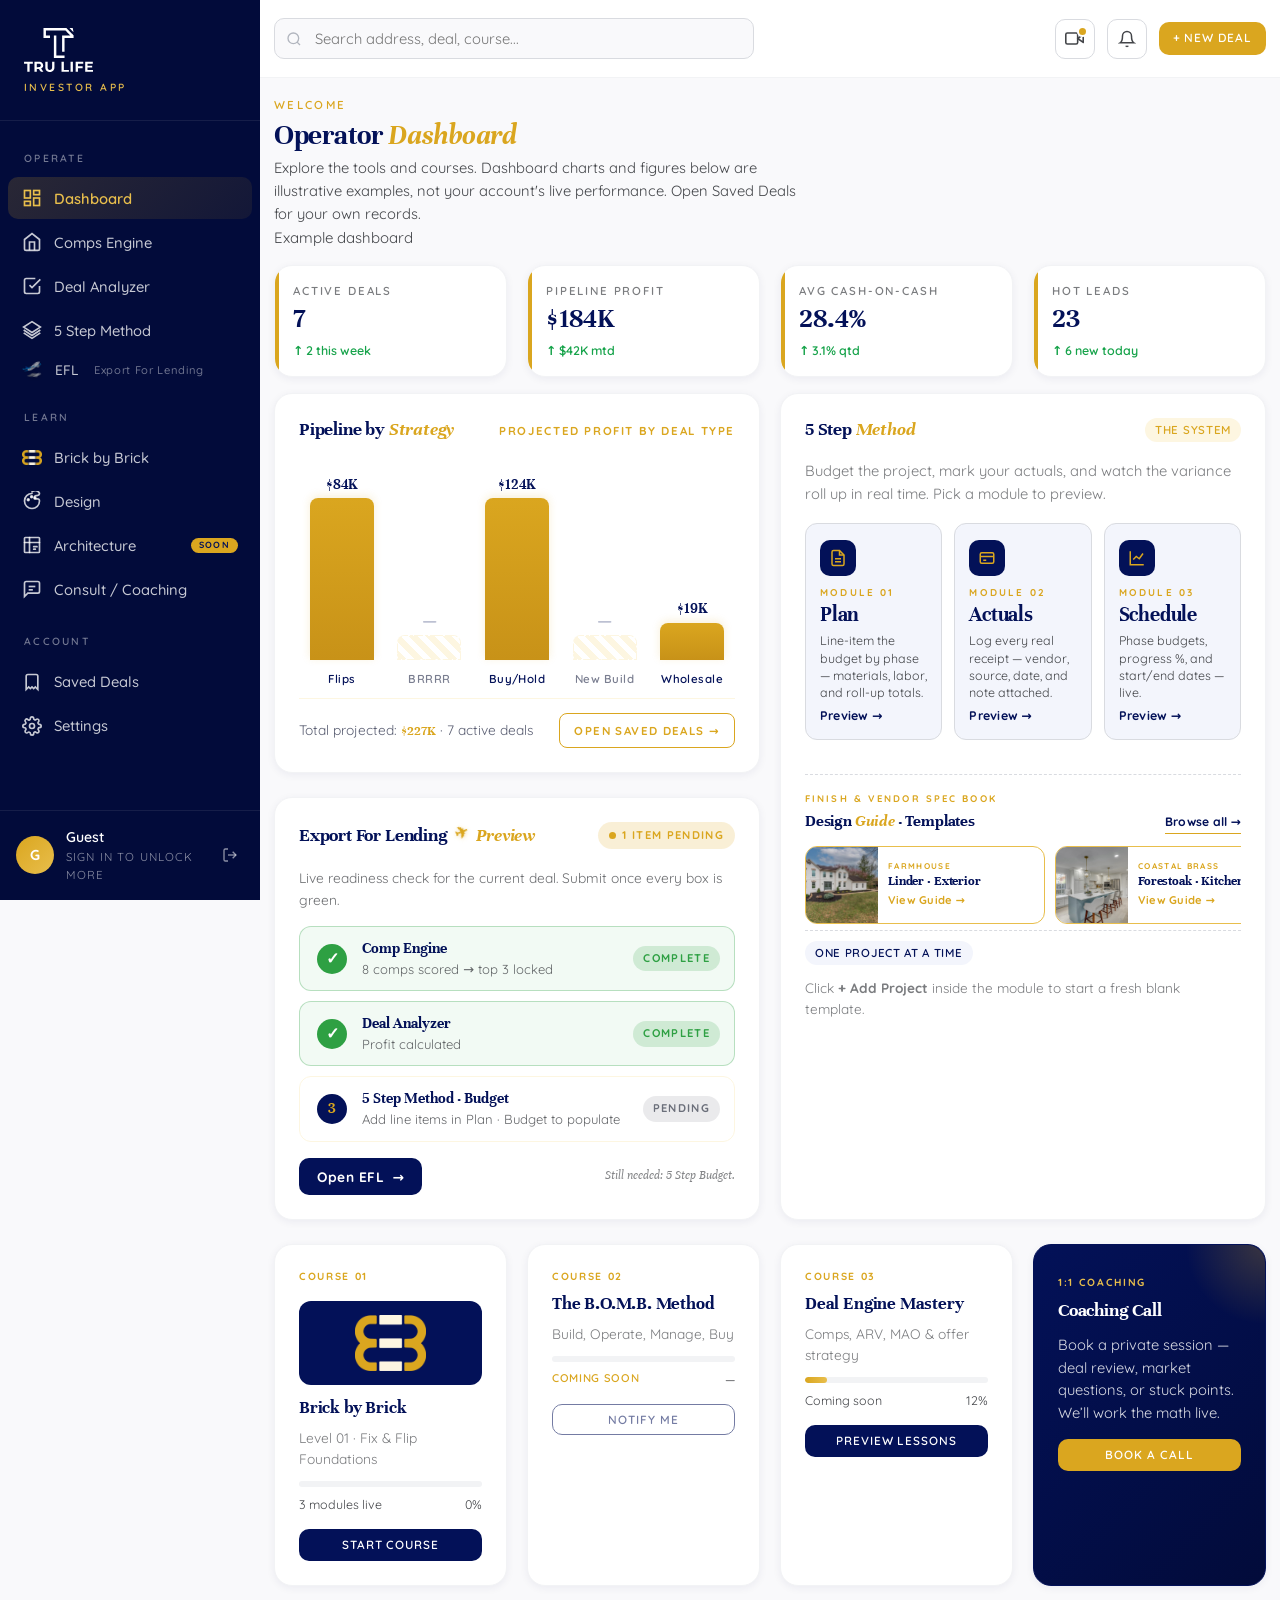
==== static/index.html @ 24295320 "Store-app mode: hide prices and purchase buttons inside iOS/Android shells (Apple 3.1.1 / Play Billi" ====
<!DOCTYPE html>
<html lang="en">
<head>
<meta charset="UTF-8" />
<meta name="viewport" content="width=device-width, initial-scale=1.0" />
<title>Tru Life · Investor App</title>
<meta name="description" content="The Tru Life Properties operator app — deal analyzer, comps engine, 5 Step Method project tracker, and Brick by Brick course library." />
<link rel="icon" type="image/svg+xml" href="icon.svg" />
<link rel="preconnect" href="https://fonts.googleapis.com" />
<link rel="preconnect" href="https://fonts.gstatic.com" crossorigin />
<link href="https://fonts.googleapis.com/css2?family=Unna:ital,wght@0,400;0,700;1,400;1,700&family=Quicksand:wght@300;400;500;600;700&display=swap" rel="stylesheet" />

<style>
:root {
  --navy: #031158;
  --navy-deep: #020b3a;
  --navy-soft: #0a1d6e;
  --navy-tint: #f3f5fc;
  --gold: #daa61f;
  --gold-light: #e8be4c;
  --gold-soft: #fdf6e1;
  --white: #ffffff;
  --off-white: #f9f9fb;
  --light-gray: #f2f3f5;
  --gray: #d9dbe0;
  --gray-2: #b1b5be;
  --charcoal: #434549;
  --near-black: #212326;
  --footer: #141617;
  --green: #16a34a;
  --green-soft: #dcfce7;
  --red: #dc2626;
  --red-soft: #fee2e2;
  --amber: #d97706;
  --amber-soft: #fef3c7;

  --serif: 'Unna', Georgia, serif;
  --sans: 'Quicksand', system-ui, -apple-system, sans-serif;

  --radius: 12px;
  --radius-lg: 18px;
  --shadow-sm: 0 2px 8px rgba(3, 17, 88, 0.06);
  --shadow-md: 0 8px 24px rgba(3, 17, 88, 0.08);
  --shadow-lg: 0 20px 48px rgba(3, 17, 88, 0.14);

  --sidebar-w: 260px;
}

* { box-sizing: border-box; margin: 0; padding: 0; }
html { scroll-behavior: smooth; }
body {
  font-family: var(--sans);
  font-weight: 400;
  color: var(--charcoal);
  background: var(--off-white);
  line-height: 1.55;
  -webkit-font-smoothing: antialiased;
  -moz-osx-font-smoothing: grayscale;
  overflow-x: hidden;
  font-size: 15px;
}
img, svg { display: block; max-width: 100%; height: auto; }
a { color: inherit; text-decoration: none; }
button { font-family: var(--sans); cursor: pointer; }
h1, h2, h3, h4 { font-family: var(--serif); color: var(--navy); font-weight: 700; line-height: 1.2; letter-spacing: -0.01em; }
em { font-style: italic; color: var(--gold); }

/* ===== APP SHELL ===== */
.app { display: flex; min-height: 100vh; }

/* ===== SIDEBAR ===== */
.sidebar {
  width: var(--sidebar-w);
  background: var(--navy-deep);
  color: var(--white);
  position: fixed;
  inset: 0 auto 0 0;
  display: flex;
  flex-direction: column;
  z-index: 50;
}
.sidebar-brand {
  padding: 28px 24px 24px;
  border-bottom: 1px solid rgba(255,255,255,0.08);
}
.sidebar-brand img { height: 44px; filter: brightness(0) invert(1); }
.sidebar-brand .tag {
  display: block;
  font-size: 0.65rem;
  letter-spacing: 0.24em;
  text-transform: uppercase;
  color: var(--gold-light);
  margin-top: 8px;
  font-weight: 600;
}
.sidebar-section {
  padding: 22px 16px 8px;
  font-size: 0.65rem;
  letter-spacing: 0.22em;
  text-transform: uppercase;
  color: rgba(255,255,255,0.45);
  font-weight: 600;
}
.sidebar nav { flex: 1; padding: 8px; overflow-y: auto; }
.nav-item {
  display: flex;
  align-items: center;
  gap: 12px;
  padding: 11px 14px;
  border-radius: 10px;
  color: rgba(255,255,255,0.78);
  font-weight: 500;
  font-size: 0.92rem;
  transition: all 0.15s;
  cursor: pointer;
  margin: 2px 0;
  width: 100%;
  background: transparent;
  border: 0;
  text-align: left;
}
.nav-item:hover { background: rgba(255,255,255,0.06); color: var(--white); }
.nav-item.active {
  background: linear-gradient(135deg, rgba(218,166,31,0.18), rgba(218,166,31,0.08));
  color: var(--gold-light);
  font-weight: 600;
}
.nav-item .icon { width: 20px; height: 20px; flex-shrink: 0; }
.nav-item .nav-bbb-icon { object-fit: contain; filter: none; }

/* Brick by Brick brand header on course screen */
.bbb-brand-head {
  display: flex;
  justify-content: center;
  align-items: center;
  background: linear-gradient(135deg, var(--navy) 0%, var(--navy-deep, #020b3a) 100%);
  padding: 34px 24px 30px;
  border-radius: 16px;
  margin-bottom: 22px;
  border: 1px solid rgba(218,166,31,0.22);
  box-shadow: 0 8px 28px rgba(3,17,88,0.18);
}
.bbb-brand-head .bbb-brand-logo {
  max-width: 360px;
  width: 100%;
  height: auto;
  display: block;
}
@media (max-width: 640px) {
  .bbb-brand-head { padding: 26px 18px 22px; margin-bottom: 18px; }
  .bbb-brand-head .bbb-brand-logo { max-width: 260px; }
}

/* Brick by Brick course player */
.bbb-track { padding: 24px; }
.bbb-track-head { display: flex; justify-content: space-between; align-items: flex-end; gap: 24px; flex-wrap: wrap; margin-bottom: 20px; }
.bbb-track-head h3 { font-size: 1.5rem; color: var(--navy); margin: 2px 0 6px; }
.bbb-track-head p { font-size: 0.9rem; margin: 0; }
.bbb-track-progress { min-width: 240px; flex: 0 0 260px; }
.bbb-track-progress .progress-meta { margin-bottom: 0; }
.bbb-player-grid { display: grid; grid-template-columns: minmax(0, 1.65fr) minmax(280px, 1fr); gap: 22px; align-items: start; }
@media (max-width: 960px) { .bbb-player-grid { grid-template-columns: 1fr; } .bbb-track-progress { flex: 1 1 100%; } }
.bbb-player-wrap { position: relative; width: 100%; aspect-ratio: 16 / 9; background: #0a1340; border-radius: 14px; overflow: hidden; box-shadow: 0 14px 36px rgba(3,17,88,0.25); }
.bbb-player-wrap video { width: 100%; height: 100%; display: block; background: #0a1340; }
.bbb-now-playing { padding: 18px 4px 0; }
.bbb-np-eyebrow { font-size: 0.7rem; letter-spacing: 0.16em; text-transform: uppercase; color: var(--gold); font-weight: 700; margin-bottom: 6px; }
.bbb-now-playing h4 { font-size: 1.3rem; color: var(--navy); margin: 0 0 8px; line-height: 1.25; }
.bbb-now-playing p { font-size: 0.92rem; margin: 0 0 14px; }
.bbb-np-actions { align-items: center; flex-wrap: wrap; gap: 10px; }
.bbb-np-note { font-size: 0.82rem; }
.bbb-playlist { list-style: none; margin: 0; padding: 0; display: flex; flex-direction: column; gap: 10px; }
.bbb-module { display: grid; grid-template-columns: 112px 1fr; gap: 14px; align-items: center; width: 100%; text-align: left; background: var(--white); border: 1px solid var(--gray); border-radius: 12px; padding: 10px; cursor: pointer; font-family: var(--sans); transition: border-color .15s, box-shadow .15s, transform .15s; }
.bbb-module:hover { border-color: var(--gold); box-shadow: var(--shadow-sm, 0 4px 12px rgba(3,17,88,0.08)); transform: translateY(-1px); }
.bbb-module.active { border-color: var(--gold); background: linear-gradient(135deg, rgba(218,166,31,0.08), rgba(255,255,255,1)); }
.bbb-module-thumb { position: relative; aspect-ratio: 16 / 9; border-radius: 8px; overflow: hidden; background: var(--navy); }
.bbb-module-thumb img { width: 100%; height: 100%; object-fit: cover; display: block; }
.bbb-module-thumb .bbb-dur { position: absolute; right: 6px; bottom: 6px; background: rgba(3,17,88,0.85); color: var(--white); font-size: 0.68rem; font-weight: 600; padding: 2px 6px; border-radius: 4px; letter-spacing: 0.04em; }
.bbb-module-thumb .bbb-play { position: absolute; inset: 0; display: flex; align-items: center; justify-content: center; color: var(--white); opacity: 0.9; }
.bbb-module.active .bbb-module-thumb .bbb-play { color: var(--gold-light); }
.bbb-module-body { min-width: 0; }
.bbb-module-step { font-size: 0.66rem; letter-spacing: 0.16em; text-transform: uppercase; color: var(--gold); font-weight: 700; display: flex; align-items: center; gap: 8px; }
.bbb-module-step .bbb-done { display: none; color: #1f7a3d; letter-spacing: 0.04em; }
.bbb-module.complete .bbb-module-step .bbb-done { display: inline-flex; align-items: center; gap: 3px; }
.bbb-module-title { font-weight: 600; color: var(--navy); font-size: 0.95rem; line-height: 1.3; margin: 3px 0 2px; }
.bbb-module-sub { font-size: 0.8rem; color: var(--charcoal); line-height: 1.35; }
.bbb-upcoming .course-img { filter: saturate(0.6); }
.bbb-soon-badge { position: absolute; top: 50%; left: 50%; transform: translate(-50%, -50%); background: rgba(255,255,255,0.92); color: var(--navy); padding: 8px 16px; border-radius: 999px; font-size: 0.72rem; letter-spacing: 0.16em; text-transform: uppercase; font-weight: 700; z-index: 2; }
@media (max-width: 640px) { .bbb-track { padding: 16px; } .bbb-module { grid-template-columns: 96px 1fr; } .bbb-now-playing h4 { font-size: 1.12rem; } }

/* Brick by Brick emblem on dashboard course card */
.course-card .course-card-logo {
  display: flex;
  justify-content: center;
  align-items: center;
  background: var(--navy);
  border-radius: 12px;
  padding: 14px;
  margin: 8px 0 12px;
}
.course-card .course-card-logo img {
  max-height: 56px;
  width: auto;
  display: block;
}
.nav-item-sub { padding-top: 8px; padding-bottom: 8px; font-size: 0.86rem; position: relative; }
.nav-efl-emoji { font-size: 1.05rem; line-height: 1; transform: rotate(-12deg) translateY(-1px); display: inline-block; filter: drop-shadow(0 1px 2px rgba(0,0,0,0.3)); transition: transform 0.25s ease; }
.nav-item-sub:hover .nav-efl-emoji { transform: rotate(-24deg) translateY(-3px) translateX(2px); }
.nav-item-sub.active .nav-efl-emoji { transform: rotate(-24deg) translateY(-3px) translateX(2px); }
.nav-efl-tag { color: rgba(255,255,255,0.42); font-size: 0.7rem; letter-spacing: 0.06em; font-weight: 500; margin-left: 4px; }
.nav-item-sub.active .nav-efl-tag { color: rgba(218,166,31,0.7); }
.sidebar-footer {
  padding: 16px;
  border-top: 1px solid rgba(255,255,255,0.08);
  display: flex;
  align-items: center;
  gap: 12px;
}
.avatar {
  width: 38px;
  height: 38px;
  border-radius: 50%;
  background: linear-gradient(135deg, var(--gold), var(--gold-light));
  color: var(--white);
  display: flex;
  align-items: center;
  justify-content: center;
  font-weight: 700;
  font-size: 0.9rem;
}
.user-meta { flex: 1; min-width: 0; }
.user-meta .name { color: var(--white); font-size: 0.88rem; font-weight: 600; white-space: nowrap; overflow: hidden; text-overflow: ellipsis; }
.user-meta .role { color: rgba(255,255,255,0.55); font-size: 0.72rem; letter-spacing: 0.1em; text-transform: uppercase; }
.sidebar-logout-btn {
  background: transparent; border: none; color: rgba(255,255,255,0.55); cursor: pointer;
  padding: 6px; border-radius: 8px; display: flex; align-items: center; justify-content: center;
  transition: background .15s, color .15s; flex-shrink: 0;
}
.sidebar-logout-btn:hover { background: rgba(255,255,255,0.08); color: var(--white); }

/* ===== MAIN ===== */
.main {
  flex: 1;
  margin-left: var(--sidebar-w);
  min-height: 100vh;
  display: flex;
  flex-direction: column;
  min-width: 0; /* prevents flex child from being pushed wider than its container */
  max-width: 100%;
  overflow-x: hidden;
}
.screen { max-width: 100%; }
.screen.active { max-width: 100%; }

.topbar {
  background: var(--white);
  border-bottom: 1px solid var(--light-gray);
  padding: 18px 32px;
  display: flex;
  align-items: center;
  justify-content: space-between;
  position: sticky;
  top: 0;
  z-index: 20;
}
.search-wrap {
  flex: 1;
  max-width: 480px;
  position: relative;
}
.search-wrap input {
  width: 100%;
  border: 1.5px solid var(--gray);
  border-radius: 10px;
  padding: 10px 14px 10px 40px;
  font-family: var(--sans);
  font-size: 0.92rem;
  background: var(--off-white);
  color: var(--charcoal);
  transition: border-color 0.2s, box-shadow 0.2s;
}
.search-wrap input:focus { outline: none; border-color: var(--gold); background: var(--white); box-shadow: 0 0 0 3px rgba(218,166,31,0.12); }
.search-wrap .ico { position: absolute; left: 12px; top: 50%; transform: translateY(-50%); color: var(--gray-2); }
.topbar-actions { display: flex; gap: 12px; align-items: center; }
.icon-btn {
  width: 40px; height: 40px;
  border-radius: 10px;
  border: 1.5px solid var(--gray);
  background: var(--white);
  display: flex; align-items: center; justify-content: center;
  color: var(--charcoal);
  transition: all 0.2s;
}
.icon-btn:hover { background: var(--navy); color: var(--white); border-color: var(--navy); }

/* ===== PAGE / SCREEN ===== */
.page { padding: 24px 32px 32px; flex: 1; max-width: 1400px; width: 100%; margin: 0 auto; min-width: 0; }
/* Dashboard-only compaction so Pipeline + EFL preview fit above the fold */
#screen-dashboard.page { padding-top: 18px; }
#screen-dashboard .page-head { margin-bottom: 16px; }
#screen-dashboard .page-head h1 { font-size: 1.85rem; margin-bottom: 4px; }
#screen-dashboard .page-head .crumb { margin-bottom: 4px; }
#screen-dashboard .page-head p { font-size: 0.92rem; }
#screen-dashboard .grid.grid-4.mb-3 { margin-bottom: 16px; }
#screen-dashboard .kpi { padding: 16px 18px; }
#screen-dashboard .kpi .value { font-size: 1.75rem; margin-top: 4px; }
#screen-dashboard .kpi .delta { margin-top: 6px; }
.page-head { margin-bottom: 28px; }
.page-head .crumb { font-size: 0.72rem; letter-spacing: 0.2em; text-transform: uppercase; color: var(--gold); font-weight: 600; margin-bottom: 8px; }
.page-head h1 { font-size: 2.2rem; margin-bottom: 6px; }
.page-head p { color: var(--charcoal); font-size: 1rem; max-width: 60ch; }

.screen { display: none; animation: fadeIn 0.3s ease; }
.screen.active { display: block; }
@keyframes fadeIn { from { opacity: 0; transform: translateY(8px); } to { opacity: 1; transform: translateY(0); } }

/* ===== CARD / GRID ===== */
.card {
  background: var(--white);
  border: 1px solid var(--light-gray);
  border-radius: var(--radius-lg);
  padding: 24px;
  box-shadow: var(--shadow-sm);
}
.card h3 { font-size: 1.2rem; margin-bottom: 12px; }
.card-head { display: flex; justify-content: space-between; align-items: center; margin-bottom: 18px; }
.card-head h3 { margin-bottom: 0; }
.card-head .tag { font-size: 0.7rem; padding: 4px 10px; border-radius: 999px; background: var(--gold-soft); color: var(--gold); letter-spacing: 0.1em; text-transform: uppercase; font-weight: 700; }

.grid { display: grid; gap: 20px; }
.grid-4 { grid-template-columns: repeat(4, minmax(0, 1fr)); }
.grid-3 { grid-template-columns: repeat(3, minmax(0, 1fr)); }
.grid-2 { grid-template-columns: repeat(2, minmax(0, 1fr)); }
.grid > * { min-width: 0; }

@media (max-width: 1100px) {
  .grid-4 { grid-template-columns: repeat(2, minmax(0, 1fr)); }
  .grid-3 { grid-template-columns: repeat(2, minmax(0, 1fr)); }
}
@media (max-width: 720px) {
  .grid-4, .grid-3, .grid-2 { grid-template-columns: 1fr; }
}

/* ===== KPI CARDS (DASHBOARD) ===== */
.kpi {
  background: var(--white);
  border: 1px solid var(--light-gray);
  border-radius: var(--radius-lg);
  padding: 20px 22px;
  position: relative;
  overflow: hidden;
  box-shadow: var(--shadow-sm);
}
.kpi .label { font-size: 0.72rem; letter-spacing: 0.16em; text-transform: uppercase; color: var(--charcoal); font-weight: 600; opacity: 0.7; }
.kpi .value { font-family: var(--serif); font-size: 2rem; color: var(--navy); font-weight: 700; line-height: 1.1; margin-top: 6px; }
.kpi .delta { font-size: 0.78rem; margin-top: 8px; font-weight: 600; }
.delta.up { color: var(--green); }
.delta.down { color: var(--red); }
.kpi::before {
  content: '';
  position: absolute;
  top: 0; left: 0; bottom: 0;
  width: 4px;
  background: var(--gold);
}

/* ===== BUTTONS ===== */
.btn {
  display: inline-flex;
  align-items: center;
  gap: 8px;
  padding: 11px 22px;
  border-radius: 10px;
  font-weight: 600;
  font-size: 0.85rem;
  letter-spacing: 0.08em;
  text-transform: uppercase;
  border: 0;
  transition: all 0.2s;
  cursor: pointer;
  font-family: var(--sans);
}
.btn-gold { background: var(--gold); color: var(--white); }
.btn-gold:hover { background: var(--gold-light); transform: translateY(-1px); box-shadow: var(--shadow-md); }
.btn-navy { background: var(--navy); color: var(--white); }
.btn-navy:hover { background: var(--navy-deep); }
.btn-outline { background: transparent; color: var(--navy); border: 1.5px solid var(--navy); }
.btn-outline:hover { background: var(--navy); color: var(--white); }
.btn-ghost { background: var(--light-gray); color: var(--charcoal); }
.btn-ghost:hover { background: var(--gray); }
.btn-sm { padding: 7px 14px; font-size: 0.74rem; }
.btn-block { width: 100%; justify-content: center; }

/* ===== FORMS ===== */
.field { margin-bottom: 14px; }
.field label { display: block; font-size: 0.72rem; letter-spacing: 0.14em; text-transform: uppercase; font-weight: 600; color: var(--navy); margin-bottom: 6px; }
.field input, .field select, .field textarea {
  width: 100%;
  padding: 10px 14px;
  border: 1.5px solid var(--gray);
  border-radius: 8px;
  font-family: var(--sans);
  font-size: 0.95rem;
  background: var(--white);
  color: var(--charcoal);
  transition: border-color 0.2s, box-shadow 0.2s;
}
.field input:focus, .field select:focus, .field textarea:focus { outline: none; border-color: var(--gold); box-shadow: 0 0 0 3px rgba(218,166,31,0.12); }
.field-row { display: grid; grid-template-columns: 1fr 1fr; gap: 14px; }
.field-row-3 { display: grid; grid-template-columns: repeat(3, 1fr); gap: 14px; }
.field .prefix-wrap { position: relative; }
.field .prefix { position: absolute; left: 14px; top: 50%; transform: translateY(-50%); color: var(--gray-2); font-size: 0.95rem; pointer-events: none; }
.field .prefix-wrap input { padding-left: 30px; }
.field input[readonly] { background: var(--gold-soft); border-color: var(--gold-light); color: var(--navy); font-weight: 700; cursor: not-allowed; }
.readonly-field label { color: var(--gold); }

/* QUICK SNAPSHOT */
.quick-snapshot { background: linear-gradient(135deg, var(--gold-soft) 0%, #fff 100%); border: 1.5px solid var(--gold-light); border-radius: 14px; padding: 22px 24px; }
.qf-split { display: grid; grid-template-columns: minmax(0, 1.15fr) minmax(0, 1fr); gap: 24px; margin-top: 16px; align-items: start; }
@media (max-width: 900px) { .qf-split { grid-template-columns: 1fr; } }
.qf-col h5 { font-family: 'Unna', serif; font-style: italic; font-size: 1rem; color: var(--navy); margin: 0 0 10px; letter-spacing: 0.02em; }
.qf-results { display: flex; flex-direction: column; gap: 14px; }
.qf-block { background: #fff; border: 1px solid var(--gold-light); border-radius: 12px; padding: 14px 16px; }
.qf-block-title { font-size: 0.7rem; color: var(--gray-2); text-transform: uppercase; letter-spacing: 0.08em; font-weight: 700; margin-bottom: 10px; }
.qf-edit-row { display: grid; grid-template-columns: repeat(2, 1fr); gap: 12px; }
.qf-edit { display: flex; flex-direction: column; gap: 4px; }
.qf-edit-label { display: flex; justify-content: space-between; align-items: baseline; font-size: 0.68rem; color: var(--gray-2); text-transform: uppercase; letter-spacing: 0.06em; font-weight: 700; }
.qf-edit-pct { color: var(--gold); font-family: 'Unna', serif; font-style: italic; font-size: 0.95rem; font-weight: 700; }
.qf-edit input { width: 100%; padding: 8px 10px; border: 1px solid var(--gold-light); border-radius: 8px; font-family: 'Unna', serif; font-size: 1.15rem; font-weight: 700; color: var(--navy); background: #fffdf6; }
.qf-edit input:focus { outline: none; border-color: var(--gold); box-shadow: 0 0 0 3px rgba(218,166,31,0.18); }
.qf-static-row { display: grid; grid-template-columns: repeat(2, 1fr); gap: 10px; }
.qf-static { background: var(--gold-soft); border: 1px solid var(--gold-light); border-radius: 8px; padding: 10px 12px; }
.qf-static .qf-static-lbl { font-size: 0.65rem; color: var(--gray-2); text-transform: uppercase; letter-spacing: 0.06em; font-weight: 700; }
.qf-static .qf-static-val { font-family: 'Unna', serif; font-size: 1.15rem; color: var(--navy); font-weight: 700; margin-top: 2px; }
.qf-card { background: #fff; border: 1px solid var(--gold-light); border-radius: 14px; padding: 18px 20px; box-shadow: 0 1px 3px rgba(3, 17, 88, 0.04); }
.qf-card + .qf-card { margin-top: 16px; }
.qf-card-gold { background: linear-gradient(135deg, var(--gold-soft) 0%, #fff 100%); }
.qf-card-title { display: flex; align-items: center; justify-content: space-between; gap: 12px; font-family: 'Unna', serif; font-style: italic; font-size: 1.05rem; color: var(--navy); margin: 0 0 14px; letter-spacing: 0.01em; flex-wrap: wrap; }
.qf-card-sub { font-family: 'Quicksand', sans-serif; font-style: normal; font-size: 0.7rem; color: var(--gray-2); text-transform: uppercase; letter-spacing: 0.06em; font-weight: 700; }
.qf-reset-btn { margin-left: auto; background: var(--gold-soft); color: var(--navy); font-family: 'Quicksand', sans-serif; font-size: 0.7rem; font-weight: 700; letter-spacing: 0.06em; text-transform: uppercase; border: 1px solid var(--gold-light, #e6d9ac); padding: 6px 12px; border-radius: 999px; cursor: pointer; transition: all 0.15s ease; }
.qf-reset-btn:hover { background: var(--gold); color: #fff; border-color: var(--gold); }
.qf-reset-btn:active { transform: translateY(1px); }
.qf-col-right { position: relative; }
@media (min-width: 901px) { .qf-col-right { position: sticky; top: 20px; align-self: flex-start; } }
.qf-summary { background: var(--navy); border: 1px solid var(--navy); border-radius: 12px; padding: 16px 18px; color: #fff; }
.qf-summary-tall { padding: 24px 24px 22px; }
.qf-summary-eyebrow { font-size: 0.7rem; color: var(--gold-light); text-transform: uppercase; letter-spacing: 0.12em; font-weight: 800; margin-bottom: 6px; }
.qf-summary-hero { font-family: 'Unna', serif; font-size: 3.4rem; font-weight: 700; color: var(--gold); line-height: 1.05; letter-spacing: -0.01em; }
@media (max-width: 900px) { .qf-summary-hero { font-size: 2.6rem; } }
.qf-summary-meta { font-size: 0.78rem; color: rgba(255,255,255,0.65); margin-top: 6px; font-weight: 500; }
.qf-summary .qf-block-title { color: var(--gold-light); margin-bottom: 12px; }
.qf-sum-row { display: flex; justify-content: space-between; align-items: baseline; padding: 6px 0; border-bottom: 1px dashed rgba(218,166,31,0.25); }
.qf-sum-row:last-of-type { border-bottom: none; }
.qf-sum-lbl { font-size: 0.78rem; color: rgba(255,255,255,0.78); font-weight: 600; }
.qf-sum-val { font-family: 'Unna', serif; font-size: 1.05rem; color: #fff; font-weight: 700; }
.qf-sum-row.qf-sum-profit { padding: 12px 0 4px; margin-top: 6px; border-top: 1.5px solid var(--gold); border-bottom: none; }
.qf-sum-row.qf-sum-profit .qf-sum-lbl { color: var(--gold-light); font-size: 0.85rem; text-transform: uppercase; letter-spacing: 0.06em; }
.qf-sum-row.qf-sum-profit .qf-sum-val { color: var(--gold); font-size: 1.55rem; }
.qf-note { font-size: 0.72rem; color: var(--gray-2); font-style: italic; margin-top: 8px; line-height: 1.4; }
.analyzer-stack { display: block; }
.quick-subhead { margin-top: 22px; margin-bottom: 8px; font-size: 0.78rem; font-weight: 800; letter-spacing: 0.08em; text-transform: uppercase; color: var(--navy); border-top: 1px dashed var(--gold-light); padding-top: 16px; }
.quick-grid-4 { grid-template-columns: repeat(4, 1fr); }
@media (max-width: 720px) { .quick-grid-4 { grid-template-columns: repeat(2, 1fr); } }
.quick-cell .quick-val.expense { color: #b04545; }
.refi-section-head { margin-top: 24px; padding-top: 20px; border-top: 1.5px solid var(--gold-light); }
.refi-section-head h4 { margin: 0; font-family: 'Unna', serif; font-size: 1.25rem; color: var(--navy); }
.piti-badge { display: inline-flex; align-items: center; padding: 10px 14px; border-radius: 8px; font-weight: 700; font-size: 0.85rem; height: 100%; }
.piti-badge.piti-pass { background: #e8f5e9; color: #2e7d32; border: 1.5px solid #66bb6a; }
.piti-badge.piti-fail { background: #fdecea; color: #b71c1c; border: 1.5px solid #ef5350; }

/* ========================= EFL — Export For Lending ========================= */
.efl-head { position: relative; }
.efl-hero { background: linear-gradient(135deg, var(--navy) 0%, #061a6e 60%, #0a2a9e 100%); color: #fff; border-radius: 18px; padding: 20px 26px; margin-bottom: 18px; position: relative; overflow: hidden; }
.efl-hero::before { content: "✈"; position: absolute; right: 22px; top: 10px; font-size: 4.6rem; color: rgba(218,166,31,0.78); transform: rotate(-22deg); line-height: 1; pointer-events: none; filter: drop-shadow(0 2px 6px rgba(0,0,0,0.35)); }
.efl-hero-eyebrow { font-size: 0.7rem; letter-spacing: 0.16em; text-transform: uppercase; color: var(--gold); font-weight: 700; margin-bottom: 4px; }
.efl-hero h1 { font-family: 'Unna', serif; font-size: 1.7rem; margin: 0 0 6px; color: #fff; }
.efl-hero h1 em { color: var(--gold); font-style: italic; }
.efl-hero .efl-hero-sub { color: #ffffff !important; font-size: 0.9rem; line-height: 1.5; max-width: 64ch; margin: 0; }
.efl-hero .efl-hero-sub strong { color: #ffffff !important; font-weight: 700; }
.efl-hero-pill { display: inline-flex; align-items: center; gap: 6px; padding: 5px 10px; border-radius: 999px; background: rgba(218,166,31,0.18); color: var(--gold); font-size: 0.72rem; letter-spacing: 0.12em; text-transform: uppercase; font-weight: 700; margin-bottom: 8px; }
.efl-hero-pill .efl-dot { width: 6px; height: 6px; border-radius: 50%; background: var(--gold); }

.efl-stage-row { display: grid; grid-template-columns: repeat(3, 1fr); gap: 14px; margin-bottom: 18px; }
.efl-stage { background: #fff; border: 1px solid var(--gold-light); border-radius: 12px; padding: 14px 16px; display: flex; align-items: center; gap: 12px; position: relative; }
.efl-stage-num { width: 32px; height: 32px; border-radius: 50%; background: var(--navy); color: var(--gold); display: flex; align-items: center; justify-content: center; font-family: 'Unna', serif; font-weight: 700; font-size: 1rem; flex-shrink: 0; }
.efl-stage-body { flex: 1; min-width: 0; }
.efl-stage-lbl { font-size: 0.7rem; letter-spacing: 0.12em; text-transform: uppercase; color: var(--gold); font-weight: 700; margin-bottom: 2px; }
.efl-stage-name { font-family: 'Unna', serif; font-size: 1.08rem; color: var(--navy); font-weight: 700; line-height: 1.15; }
.efl-stage-status { font-size: 0.78rem; color: var(--charcoal); opacity: 0.72; margin-top: 2px; }
.efl-stage-status.ok { color: #2e7d32; opacity: 1; font-weight: 600; }
.efl-stage.complete { background: linear-gradient(180deg, #fff 0%, #f4faf3 100%); border-color: #c4e3c3; }

.efl-section { background: #fff; border: 1px solid var(--gold-light); border-radius: 14px; padding: 18px 22px 20px; margin-bottom: 16px; }
.efl-sec-head { display: flex; align-items: center; justify-content: space-between; gap: 12px; padding-bottom: 14px; margin-bottom: 18px; border-bottom: 1px solid var(--gold-soft); }
.efl-sec-head-left { display: flex; align-items: baseline; gap: 12px; }
.efl-sec-head h2 { font-family: 'Unna', serif; font-size: 1.45rem; color: var(--navy); margin: 0; }
.efl-sec-head h2 em { color: var(--gold); font-style: italic; }
.efl-sec-meta { font-size: 0.72rem; letter-spacing: 0.14em; text-transform: uppercase; color: var(--gold); font-weight: 700; }
.efl-live { display: inline-flex; align-items: center; gap: 5px; padding: 4px 9px; border-radius: 999px; background: rgba(76,175,80,0.12); color: #2e7d32; font-size: 0.68rem; letter-spacing: 0.1em; text-transform: uppercase; font-weight: 700; }
.efl-live::before { content: ""; width: 6px; height: 6px; border-radius: 50%; background: #4caf50; box-shadow: 0 0 0 0 rgba(76,175,80,0.5); animation: efl-pulse 1.8s infinite; }
@keyframes efl-pulse { 0% { box-shadow: 0 0 0 0 rgba(76,175,80,0.5);} 70% { box-shadow: 0 0 0 8px rgba(76,175,80,0);} 100% { box-shadow: 0 0 0 0 rgba(76,175,80,0);} }

.efl-comps-grid { display: grid; grid-template-columns: 1.2fr 1fr; gap: 24px; align-items: stretch; }
.efl-comp-table { width: 100%; border-collapse: collapse; font-size: 0.86rem; }
.efl-comp-table thead th { background: var(--navy); color: var(--gold); font-size: 0.7rem; letter-spacing: 0.1em; text-transform: uppercase; padding: 10px 12px; text-align: left; }
.efl-comp-table thead th:nth-child(n+3) { text-align: right; }
.efl-comp-table tbody td { padding: 9px 12px; border-bottom: 1px solid var(--gold-soft); color: var(--charcoal); }
.efl-comp-table tbody td:nth-child(n+3) { text-align: right; }
.efl-comp-table tbody td:nth-child(2) { font-weight: 600; color: var(--navy); }
.efl-comp-table tbody td.efl-price { color: var(--navy); font-weight: 700; }
.efl-comp-table tbody tr:last-child td { border-bottom: none; }
.efl-match-pill { display: inline-flex; align-items: center; justify-content: center; min-width: 36px; padding: 3px 9px; border-radius: 999px; background: #e8f5e9; color: #2e7d32; font-weight: 700; font-size: 0.78rem; border: 1px solid #c4e3c3; }
.efl-arv-card { background: linear-gradient(180deg, var(--navy) 0%, #061a6e 100%); color: #fff; border-radius: 14px; padding: 20px 22px 18px; display: flex; flex-direction: column; justify-content: center; }
.efl-arv-eyebrow { font-size: 0.7rem; letter-spacing: 0.14em; text-transform: uppercase; color: var(--gold); font-weight: 700; margin-bottom: 8px; }
.efl-arv-value { font-family: 'Unna', serif; font-size: 2.5rem; font-weight: 700; color: var(--gold); line-height: 1; margin-bottom: 8px; }
.efl-arv-sub { color: rgba(255,255,255,0.84); font-size: 0.86rem; line-height: 1.5; }
.efl-arv-divider { width: 36px; height: 1px; background: rgba(218,166,31,0.4); margin: 14px 0; }
.efl-arv-meta { display: grid; grid-template-columns: 1fr 1fr; gap: 12px; }
.efl-arv-meta-row { display: flex; flex-direction: column; }
.efl-arv-meta-lbl { font-size: 0.68rem; letter-spacing: 0.1em; text-transform: uppercase; color: rgba(218,166,31,0.85); margin-bottom: 2px; }
.efl-arv-meta-val { color: #fff; font-weight: 700; font-size: 1.05rem; }

.efl-profit-grid { display: grid; grid-template-columns: 1fr 1.3fr; gap: 22px; align-items: stretch; }
.efl-profit-hero { background: var(--navy); color: #fff; border-radius: 14px; padding: 26px 26px 24px; display: flex; flex-direction: column; justify-content: center; }
.efl-profit-eyebrow { font-size: 0.72rem; letter-spacing: 0.14em; text-transform: uppercase; color: var(--gold); font-weight: 700; margin-bottom: 8px; }
.efl-profit-value { font-family: 'Unna', serif; font-size: 2.7rem; color: var(--gold); line-height: 1; margin-bottom: 6px; }
.efl-profit-meta { color: rgba(255,255,255,0.72); font-size: 0.84rem; }
.efl-profit-table { background: #fff; border: 1px solid var(--gold-light); border-radius: 12px; overflow: hidden; }
.efl-profit-table-head { background: var(--gold-soft); padding: 10px 16px; font-size: 0.7rem; letter-spacing: 0.12em; text-transform: uppercase; color: var(--navy); font-weight: 700; border-bottom: 1px solid var(--gold-light); }
.efl-profit-row { display: flex; justify-content: space-between; padding: 11px 16px; border-bottom: 1px dashed var(--gold-soft); font-size: 0.92rem; }
.efl-profit-row:last-child { border-bottom: none; }
.efl-profit-row .lbl { color: var(--charcoal); }
.efl-profit-row .val { color: var(--navy); font-weight: 700; }

.efl-budget-rows { width: 100%; border-collapse: collapse; font-size: 0.9rem; }
.efl-budget-rows thead th { background: var(--navy); color: var(--gold); font-size: 0.7rem; letter-spacing: 0.1em; text-transform: uppercase; padding: 10px 14px; text-align: left; }
.efl-budget-rows thead th:nth-child(n+2) { text-align: right; }
.efl-budget-rows tbody td { padding: 11px 14px; border-bottom: 1px solid var(--gold-soft); color: var(--charcoal); }
.efl-budget-rows tbody td:nth-child(n+2) { text-align: right; }
.efl-budget-rows tbody td:first-child { font-weight: 600; color: var(--navy); }
.efl-budget-rows tbody tr.efl-budget-total td { background: var(--navy); color: #fff; font-weight: 700; font-size: 1rem; border-bottom: none; }
.efl-budget-rows tbody tr.efl-budget-total td:first-child { color: var(--gold); }
.efl-prog-bar { display: inline-block; width: 80px; height: 6px; background: var(--gold-soft); border-radius: 3px; overflow: hidden; vertical-align: middle; margin-left: 8px; }
.efl-prog-fill { display: block; height: 100%; background: var(--gold); transition: width 0.3s ease; }

.efl-submit { background: linear-gradient(135deg, var(--navy) 0%, #061a6e 100%); border-radius: 16px; padding: 28px 32px; color: #fff; }
.efl-submit-head { display: flex; align-items: baseline; justify-content: space-between; gap: 12px; margin-bottom: 18px; flex-wrap: wrap; }
.efl-submit-head h2 { font-family: 'Unna', serif; font-size: 1.45rem; margin: 0; color: #fff; }
.efl-submit-head h2 em { color: var(--gold); font-style: italic; }
.efl-submit-head p { margin: 0; color: rgba(255,255,255,0.78); font-size: 0.9rem; max-width: 56ch; }
.efl-submit-options { display: grid; grid-template-columns: repeat(3, 1fr); gap: 14px; margin-top: 4px; }
.efl-opt { background: rgba(255,255,255,0.06); border: 1px solid rgba(255,255,255,0.14); border-radius: 12px; padding: 18px 18px 16px; cursor: pointer; transition: all 0.2s ease; position: relative; display: flex; flex-direction: column; align-items: flex-start; text-align: left; color: #fff; }
.efl-opt:hover { background: rgba(255,255,255,0.1); border-color: var(--gold); transform: translateY(-2px); }
.efl-opt.recommended { border-color: var(--gold); background: rgba(218,166,31,0.1); }
.efl-opt.recommended::before { content: "Recommended"; position: absolute; top: -10px; right: 14px; background: var(--gold); color: var(--navy); font-size: 0.66rem; letter-spacing: 0.1em; text-transform: uppercase; font-weight: 700; padding: 3px 9px; border-radius: 999px; }
.efl-opt-icon { font-size: 1.6rem; margin-bottom: 8px; display: block; }
.efl-opt-title { font-family: 'Unna', serif; font-size: 1.2rem; font-weight: 700; color: #fff; margin-bottom: 4px; }
.efl-opt-desc { color: rgba(255,255,255,0.78); font-size: 0.86rem; line-height: 1.45; flex: 1; margin-bottom: 12px; }
.efl-opt-cta { font-size: 0.78rem; letter-spacing: 0.1em; text-transform: uppercase; color: var(--gold); font-weight: 700; margin-top: auto; }

.efl-modal { position: fixed; inset: 0; background: rgba(3,17,88,0.78); display: none; align-items: center; justify-content: center; z-index: 200; padding: 20px; backdrop-filter: blur(4px); }
.efl-modal.open { display: flex; }
.efl-modal-card { background: #fff; border-radius: 16px; padding: 28px 30px 26px; max-width: 520px; width: 100%; box-shadow: 0 24px 60px rgba(0,0,0,0.32); position: relative; }
.efl-modal-close { position: absolute; right: 16px; top: 14px; width: 32px; height: 32px; border: 0; background: var(--gold-soft); border-radius: 50%; cursor: pointer; font-size: 1.1rem; color: var(--navy); }
.efl-modal h3 { font-family: 'Unna', serif; font-size: 1.4rem; margin: 0 0 6px; color: var(--navy); }
.efl-modal h3 em { color: var(--gold); font-style: italic; }
.efl-modal-sub { color: var(--charcoal); opacity: 0.78; font-size: 0.9rem; margin: 0 0 18px; }
.efl-modal .field { margin-bottom: 14px; }
.efl-modal .field label { display: block; font-size: 0.78rem; color: var(--navy); font-weight: 600; margin-bottom: 5px; letter-spacing: 0.04em; }
.efl-modal .field input, .efl-modal .field textarea { width: 100%; padding: 10px 12px; border: 1px solid var(--gold-light); border-radius: 8px; font-size: 0.94rem; font-family: inherit; }
.efl-modal .field textarea { min-height: 76px; resize: vertical; }
.efl-modal-actions { display: flex; justify-content: flex-end; gap: 10px; margin-top: 10px; }
.efl-modal-success { text-align: center; padding: 14px 6px 8px; }
.efl-modal-success .efl-check { width: 56px; height: 56px; border-radius: 50%; background: #e8f5e9; color: #2e7d32; display: inline-flex; align-items: center; justify-content: center; font-size: 1.6rem; margin-bottom: 10px; }

.efl-empty { text-align: center; padding: 28px 20px; color: var(--charcoal); opacity: 0.66; font-style: italic; font-family: 'Unna', serif; font-size: 1rem; }

@media (max-width: 980px) {
  .efl-stage-row { grid-template-columns: 1fr; }
  .efl-comps-grid, .efl-profit-grid { grid-template-columns: 1fr; }
  .efl-submit-options { grid-template-columns: 1fr; }
  .efl-hero { padding: 22px 22px; }
  .efl-hero h1 { font-size: 1.6rem; }
  .efl-arv-value { font-size: 2.1rem; }
  .efl-profit-value { font-size: 2.2rem; }
}
@media (max-width: 720px) {
  .efl-comp-table { font-size: 0.78rem; }
  .efl-comp-table thead th, .efl-comp-table tbody td { padding: 8px 8px; }
  .efl-budget-rows { font-size: 0.82rem; }
}

/* Comps Engine — Deal Screener */
.subject-card { border-left: 4px solid var(--gold); }
.subject-grid { display: grid; grid-template-columns: 2fr 1fr 1fr; gap: 14px 18px; }
.subject-grid .field:nth-child(4), .subject-grid .field:nth-child(5), .subject-grid .field:nth-child(6), .subject-grid .field:nth-child(7) { grid-column: span 1; }
@media (max-width: 900px) { .subject-grid { grid-template-columns: 1fr 1fr; } }
.tag-gold { background: var(--gold-soft) !important; color: var(--navy) !important; border: 1px solid var(--gold-light); }
.kpi.kpi-gold { background: var(--navy); color: #fff; border-color: var(--navy); }
.kpi.kpi-gold .label { color: var(--gold-light); }
.kpi.kpi-gold .value { color: var(--gold); }
.kpi.kpi-gold .delta { color: var(--gold-light); }

.match-pill { display: inline-flex; align-items: center; justify-content: center; min-width: 48px; padding: 4px 10px; border-radius: 999px; font-weight: 800; font-size: 0.78rem; font-family: 'Quicksand', sans-serif; }
.match-strong { background: #e8f5e9; color: #2e7d32; border: 1px solid #66bb6a; }
.match-good { background: #fdf6e1; color: #8a6500; border: 1px solid var(--gold-light); }
.match-weak { background: #fdecea; color: #b71c1c; border: 1px solid #ef5350; }
.comp-row-strong { background: linear-gradient(90deg, rgba(102,187,106,0.06) 0%, transparent 60%); }
.comp-row-weak { opacity: 0.65; }

.screener-card { background: linear-gradient(135deg, var(--navy-tint) 0%, #fff 60%); border: 1.5px solid var(--gold-light); }
.screener-hero { background: var(--navy); color: #fff; border-radius: 12px; padding: 22px 24px; margin-bottom: 22px; display: flex; align-items: center; gap: 18px; }
.screener-hero .sv-pill { display: inline-block; background: var(--gold); color: var(--navy); font-weight: 800; font-size: 0.78rem; letter-spacing: 0.08em; text-transform: uppercase; padding: 6px 14px; border-radius: 999px; flex-shrink: 0; }
.screener-hero .sv-headline { font-family: 'Unna', serif; font-size: 1.35rem; font-weight: 700; flex: 1; }
.screener-hero .sv-sub { color: var(--gold-light); font-size: 0.88rem; flex-basis: 100%; margin-top: 4px; }
.screener-hero.verdict-pass { background: linear-gradient(135deg, #2e7d32, #1b5e20); }
.screener-hero.verdict-pass .sv-pill { background: #fff; color: #1b5e20; }
.screener-hero.verdict-pass .sv-sub { color: #c8e6c9; }
.screener-hero.verdict-negotiate { background: linear-gradient(135deg, #b08020, #8a6500); }
.screener-hero.verdict-negotiate .sv-pill { background: #fff; color: #8a6500; }
.screener-hero.verdict-fail { background: linear-gradient(135deg, #b71c1c, #7f0000); }
.screener-hero.verdict-fail .sv-pill { background: #fff; color: #7f0000; }
.screener-hero.verdict-fail .sv-sub { color: #ffcdd2; }
.negotiation-tip { background: var(--gold-soft, #fdf6e1); border-left: 4px solid var(--gold); border-radius: 10px; padding: 16px 20px; margin-bottom: 22px; }
.negotiation-tip .nt-header { display: flex; align-items: center; gap: 10px; margin-bottom: 6px; }
.negotiation-tip .nt-icon { color: var(--gold); font-size: 0.7rem; line-height: 1; }
.negotiation-tip h4 { font-family: 'Unna', serif; font-size: 1.1rem; font-weight: 700; color: var(--navy); margin: 0; font-style: italic; }
.negotiation-tip .nt-body { color: var(--navy); font-size: 0.92rem; line-height: 1.55; margin: 0; }
.negotiation-tip .nt-body strong { color: var(--navy); font-weight: 700; }

/* Send-to-Analyzer banner (replaces strategy math grid) */
.send-to-analyzer { background: var(--gold-soft, #fdf6e1); border-left: 4px solid var(--navy); border-radius: 10px; padding: 22px 24px; margin-bottom: 22px; display: flex; align-items: center; justify-content: space-between; gap: 24px; flex-wrap: wrap; }
.send-to-analyzer .sta-copy { flex: 1 1 320px; min-width: 0; }
.send-to-analyzer .sta-eyebrow { font-size: 0.72rem; letter-spacing: 0.14em; text-transform: uppercase; color: var(--gold-dark, #a87f1c); font-weight: 700; margin-bottom: 6px; }
.send-to-analyzer h4 { font-family: 'Unna', serif; font-size: 1.2rem; font-weight: 700; color: var(--navy); margin: 0 0 6px; font-style: italic; }
.send-to-analyzer p { color: var(--navy); font-size: 0.92rem; line-height: 1.55; margin: 0; opacity: 0.88; }
.send-to-analyzer .sta-btn { flex: 0 0 auto; background: var(--navy); color: #fff; border: none; border-radius: 8px; padding: 12px 22px; font-family: 'Quicksand', sans-serif; font-weight: 600; font-size: 0.95rem; cursor: pointer; transition: background 0.2s, transform 0.15s; white-space: nowrap; }
.send-to-analyzer .sta-btn:hover { background: #051a7a; transform: translateY(-1px); }
.send-to-analyzer .sta-btn:active { transform: translateY(0); }
@media (max-width: 640px) { .send-to-analyzer { flex-direction: column; align-items: stretch; } .send-to-analyzer .sta-btn { width: 100%; text-align: center; } }

/* Consult / Coaching cards */
.cc-card { background: #fff; border: 1.5px solid var(--gold-light, #f3e6b8); border-radius: 12px; padding: 22px 22px 20px; display: flex; flex-direction: column; height: 100%; }
.cc-card-gold { background: var(--navy); border-color: var(--navy); box-shadow: 0 8px 28px rgba(3,17,88,0.22); }
.cc-eyebrow { font-size: 0.72rem; letter-spacing: 0.14em; text-transform: uppercase; color: var(--gold); font-weight: 700; margin-bottom: 6px; }
.cc-card-gold .cc-eyebrow { color: var(--gold); }
.cc-title { font-family: 'Unna', serif; font-size: 1.6rem; font-weight: 700; color: var(--navy); margin: 0 0 10px; font-style: italic; }
.cc-card-gold .cc-title { color: #fff; }
.cc-lede { color: var(--navy); opacity: 0.85; font-size: 0.95rem; line-height: 1.5; margin: 0 0 14px; }
.cc-card-gold .cc-lede { color: rgba(255,255,255,0.94); opacity: 1; }
.cc-card-gold .cc-lede strong { color: var(--gold); }
.cc-card-gold .cc-lede em { color: var(--gold); font-family: 'Unna', serif; font-style: italic; }
.cc-list { list-style: none; padding: 0; margin: 0 0 14px; }
.cc-list li { position: relative; padding: 6px 0 6px 20px; color: var(--navy); font-size: 0.92rem; line-height: 1.4; border-bottom: 1px dashed rgba(3, 17, 88, 0.12); }
.cc-card-gold .cc-list li { color: rgba(255,255,255,0.94); border-bottom-color: rgba(255,255,255,0.14); }
.cc-list li:last-child { border-bottom: none; }
.cc-invest { margin-top: auto; padding-top: 14px; border-top: 1px solid rgba(3,17,88,0.10); }
.cc-card-gold .cc-invest { border-top-color: rgba(255,255,255,0.16); }
.cc-invest-label { font-size: 0.72rem; letter-spacing: 0.14em; text-transform: uppercase; color: var(--gold-dark, #a87f1c); margin-bottom: 4px; }
.cc-card-gold .cc-invest-label { color: var(--gold); }
.cc-invest-price { font-family: 'Unna', serif; font-size: 1.35rem; color: var(--navy); line-height: 1.2; }
.cc-card-gold .cc-invest-price { color: #fff; }
.cc-invest-note { font-size: 0.82rem; color: rgba(3,17,88,0.7); margin-top: 4px; line-height: 1.45; }
.cc-card-gold .cc-invest-note { color: rgba(255,255,255,0.78); }
.cc-list li::before { content: "✓"; position: absolute; left: 0; top: 6px; color: var(--gold); font-weight: 700; }
.cc-card-gold .cc-list li::before { color: var(--gold); }
.cc-foot { font-size: 0.86rem; color: var(--navy); opacity: 0.75; font-style: italic; margin: auto 0 0; padding-top: 8px; }
.cc-card-gold .cc-foot { color: rgba(255,255,255,0.82); opacity: 1; }
.cc-pricing { margin-top: 22px; padding: 18px 22px; background: var(--navy); color: #fff; border-radius: 10px; display: flex; align-items: center; justify-content: space-between; gap: 18px; flex-wrap: wrap; }
.cc-pricing-body { flex: 1; min-width: 260px; }
.cc-pricing-eyebrow { font-size: 0.72rem; letter-spacing: 0.14em; text-transform: uppercase; color: var(--gold); font-weight: 700; margin-bottom: 4px; }
.cc-pricing p { margin: 0; font-size: 0.94rem; line-height: 1.5; color: rgba(255,255,255,0.92); }
.cc-pricing strong { color: var(--gold); }

.strategy-grid { display: grid; grid-template-columns: 1fr 1fr; gap: 18px; }
@media (max-width: 900px) { .strategy-grid { grid-template-columns: 1fr; } }
.strategy-block { background: #fff; border: 1.5px solid var(--gold-light); border-radius: 12px; padding: 18px 20px; }
.sb-head { display: flex; align-items: center; justify-content: space-between; margin-bottom: 12px; padding-bottom: 12px; border-bottom: 1px dashed var(--gold-light); }
.sb-tag { font-family: 'Unna', serif; font-size: 1.15rem; font-weight: 700; color: var(--navy); font-style: italic; }
.sb-rule { background: var(--navy); color: var(--gold); font-size: 0.7rem; font-weight: 700; letter-spacing: 0.06em; text-transform: uppercase; padding: 4px 10px; border-radius: 999px; font-family: 'Quicksand', sans-serif; }
.sb-rows { display: flex; flex-direction: column; gap: 8px; }
.sb-row { display: flex; justify-content: space-between; align-items: center; font-size: 0.92rem; color: var(--gray-1); padding: 4px 0; }
.sb-row .v { font-family: 'Unna', serif; font-weight: 700; color: var(--navy); font-size: 1rem; }
.sb-row.sb-target { background: var(--gold-soft); border: 1.5px solid var(--gold); border-radius: 8px; padding: 10px 12px; margin: 4px 0; }
.sb-row.sb-target .v { color: var(--gold); font-size: 1.2rem; }
.sb-row.sb-spread .v { font-size: 1.05rem; }
.sb-row.sb-spread.gap-pos .v { color: #2e7d32; }
.sb-row.sb-spread.gap-neg .v { color: #b71c1c; }
.sb-action { margin-top: 14px; padding: 12px 14px; border-radius: 8px; font-size: 0.9rem; font-weight: 600; line-height: 1.5; }
.sb-action.action-pass { background: #e8f5e9; color: #1b5e20; border-left: 3px solid #2e7d32; }
.sb-action.action-negotiate { background: #fdf6e1; color: #8a6500; border-left: 3px solid var(--gold); }
.sb-action.action-fail { background: #fdecea; color: #7f0000; border-left: 3px solid #b71c1c; }
.quick-head { display: flex; align-items: center; justify-content: space-between; flex-wrap: wrap; gap: 12px; margin-bottom: 6px; }
.quick-head h4 { margin: 0; }
.quick-pill { display: inline-block; background: var(--gold); color: #fff; font-size: 0.7rem; font-weight: 700; letter-spacing: 0.06em; text-transform: uppercase; padding: 3px 9px; border-radius: 999px; margin-left: 8px; vertical-align: middle; font-family: 'Quicksand', sans-serif; }
.toggle-wrap { display: inline-flex; align-items: center; gap: 8px; font-size: 0.85rem; color: var(--gray-1); cursor: pointer; }
.toggle-wrap input { width: 16px; height: 16px; accent-color: var(--gold); }
.quick-help { font-size: 0.86rem; color: var(--gray-1); line-height: 1.55; margin: 4px 0 14px; }
.quick-help-end { font-size: 0.78rem; color: var(--gray-2); margin: 14px 0 0; font-style: italic; }
.quick-grid { display: grid; grid-template-columns: repeat(3, 1fr); gap: 10px; margin-top: 16px; }
.quick-cell { background: #fff; border: 1px solid var(--gold-light); border-radius: 10px; padding: 12px 14px; }
.quick-cell .quick-lbl { font-size: 0.7rem; color: var(--gray-2); text-transform: uppercase; letter-spacing: 0.06em; font-weight: 700; }
.quick-cell .quick-val { font-family: 'Unna', serif; font-size: 1.35rem; color: var(--navy); margin-top: 2px; font-weight: 700; }
.quick-cell.quick-highlight { background: var(--navy); border-color: var(--navy); }
.quick-cell.quick-highlight .quick-lbl { color: var(--gold-light); }
.quick-cell.quick-highlight .quick-val { color: var(--gold); }
@media (max-width: 720px) { .quick-grid { grid-template-columns: repeat(2, 1fr); } }
.rent-source { display:block; font-size: 0.72rem; color: var(--gold); margin-top: 4px; font-style: italic; font-family: 'Quicksand', sans-serif; }

/* ===== TABLES ===== */
table { width: 100%; border-collapse: collapse; font-size: 0.92rem; }
thead { background: var(--off-white); }
th, td { padding: 12px 14px; text-align: left; border-bottom: 1px solid var(--light-gray); }
th { font-size: 0.72rem; letter-spacing: 0.14em; text-transform: uppercase; color: var(--charcoal); font-weight: 600; }
tbody tr { transition: background 0.15s; }
tbody tr:hover { background: var(--off-white); }
.cell-strong { font-weight: 700; color: var(--navy); }
.cell-num { font-variant-numeric: tabular-nums; text-align: right; }
.cell-num.col-h { text-align: right; }

.badge { display: inline-block; padding: 3px 10px; border-radius: 999px; font-size: 0.72rem; font-weight: 600; letter-spacing: 0.06em; text-transform: uppercase; }
.badge-green { background: var(--green-soft); color: var(--green); }
.badge-red { background: var(--red-soft); color: var(--red); }
.badge-amber { background: var(--amber-soft); color: var(--amber); }
.badge-navy { background: var(--navy-tint); color: var(--navy); }
.badge-gold { background: var(--gold-soft); color: var(--gold); }

/* ===== DEAL ANALYZER ===== */
.analyzer { display: grid; grid-template-columns: 1.2fr 1fr; gap: 24px; }
@media (max-width: 1100px) { .analyzer { grid-template-columns: 1fr; } }

.analyzer-input { padding: 0; background: transparent; border: none; box-shadow: none; }
.input-section { padding: 22px 24px; border-bottom: 1px solid var(--light-gray); }
.input-section:last-child { border-bottom: 0; }
.input-section h4 { font-family: var(--sans); text-transform: uppercase; letter-spacing: 0.16em; font-size: 0.8rem; color: var(--gold); margin-bottom: 14px; font-weight: 700; }

.results-card { padding: 0; overflow: hidden; }
.result-hero {
  background: linear-gradient(135deg, var(--navy-deep) 0%, var(--navy) 100%);
  color: var(--white);
  padding: 30px 28px;
}
.result-hero .label { font-size: 0.72rem; letter-spacing: 0.18em; text-transform: uppercase; color: var(--gold-light); font-weight: 600; }
.result-hero .big { font-family: var(--serif); font-size: 3rem; font-weight: 700; line-height: 1.05; margin-top: 8px; color: var(--white); }
.result-hero .big.profit-positive { color: var(--gold-light); }
.result-hero .big.profit-negative { color: #ff6b6b; }
.result-hero .sub { color: rgba(255,255,255,0.78); margin-top: 6px; font-size: 0.92rem; }

.result-rows { padding: 18px 28px; }
.result-row { display: flex; justify-content: space-between; align-items: center; padding: 11px 0; border-bottom: 1px dashed var(--light-gray); }
.result-row:last-child { border-bottom: 0; }
.result-row .label { font-size: 0.85rem; color: var(--charcoal); }
.result-row .value { font-weight: 700; color: var(--navy); font-variant-numeric: tabular-nums; }
.result-row.highlight { background: var(--gold-soft); margin: 6px -28px; padding: 14px 28px; border-radius: 0; border: 0; }
.result-row.highlight .value { color: var(--gold); font-size: 1.1rem; }

.tab-row { display: flex; gap: 8px; padding: 18px 28px 0; }
.tab {
  padding: 8px 16px;
  border-radius: 999px;
  background: var(--light-gray);
  color: var(--charcoal);
  font-size: 0.78rem;
  font-weight: 600;
  letter-spacing: 0.1em;
  text-transform: uppercase;
  border: 0;
  transition: all 0.15s;
  cursor: pointer;
}
.tab.active { background: var(--navy); color: var(--white); }

/* ===== COMPS / LEADS ===== */
.search-bar {
  display: flex;
  gap: 10px;
  margin-bottom: 22px;
  flex-wrap: wrap;
}
.search-bar input { flex: 1; min-width: 240px; }
.filter-row {
  display: flex;
  gap: 10px;
  margin-bottom: 18px;
  flex-wrap: wrap;
}
.chip {
  display: inline-flex;
  align-items: center;
  gap: 6px;
  padding: 7px 14px;
  border-radius: 999px;
  background: var(--white);
  border: 1.5px solid var(--gray);
  font-size: 0.82rem;
  font-weight: 500;
  cursor: pointer;
  transition: all 0.15s;
}
.chip.active { background: var(--navy); color: var(--white); border-color: var(--navy); }
.chip:hover { border-color: var(--navy); }

.prop-card {
  background: var(--white);
  border-radius: var(--radius-lg);
  overflow: hidden;
  box-shadow: var(--shadow-sm);
  border: 1px solid var(--light-gray);
  transition: all 0.2s;
  cursor: pointer;
}
.prop-card:hover { transform: translateY(-3px); box-shadow: var(--shadow-md); }
.prop-card .img-wrap { position: relative; aspect-ratio: 4/3; background: var(--light-gray); }
.prop-card .img-wrap img { width: 100%; height: 100%; object-fit: cover; }
.prop-card .img-wrap .ribbon {
  position: absolute; top: 12px; left: 12px;
  background: var(--gold); color: var(--white);
  padding: 4px 10px; border-radius: 6px;
  font-size: 0.7rem; letter-spacing: 0.1em; text-transform: uppercase;
  font-weight: 700;
}
.prop-card .body { padding: 18px 18px 22px; }
.prop-card .price { font-family: var(--serif); font-size: 1.4rem; color: var(--navy); font-weight: 700; }
.prop-card .addr { font-size: 0.88rem; color: var(--charcoal); margin: 4px 0 12px; }
.prop-card .meta { display: flex; gap: 14px; font-size: 0.82rem; color: var(--charcoal); padding-top: 12px; border-top: 1px solid var(--light-gray); }
.prop-card .meta strong { color: var(--navy); margin-right: 3px; }

/* ===== COURSE LIBRARY ===== */
.course-grid { display: grid; grid-template-columns: repeat(3, 1fr); gap: 20px; }
@media (max-width: 1100px) { .course-grid { grid-template-columns: repeat(2, 1fr); } }
@media (max-width: 720px) { .course-grid { grid-template-columns: 1fr; } }
.course-card {
  background: var(--white);
  border-radius: var(--radius-lg);
  overflow: hidden;
  box-shadow: var(--shadow-sm);
  border: 1px solid var(--light-gray);
  transition: all 0.2s;
}
.course-card:hover { transform: translateY(-3px); box-shadow: var(--shadow-md); }
.course-img { aspect-ratio: 16/9; background: linear-gradient(135deg, var(--navy), var(--navy-soft)); position: relative; overflow: hidden; }
.course-img::after {
  content: ''; position: absolute; inset: 0;
  background: radial-gradient(circle at top right, rgba(218,166,31,0.3), transparent 60%);
}
.course-img .level { position: absolute; top: 14px; left: 14px; background: var(--gold); color: var(--white); padding: 4px 10px; border-radius: 6px; font-size: 0.7rem; letter-spacing: 0.16em; text-transform: uppercase; font-weight: 700; z-index: 2; }
.course-img .play-btn { position: absolute; top: 50%; left: 50%; transform: translate(-50%, -50%); width: 56px; height: 56px; border-radius: 50%; background: rgba(255,255,255,0.95); display: flex; align-items: center; justify-content: center; color: var(--navy); z-index: 2; transition: transform 0.2s; }
.course-card:hover .play-btn { transform: translate(-50%, -50%) scale(1.1); }
.course-body { padding: 22px 22px 24px; }
.course-body h3 { font-size: 1.2rem; margin-bottom: 6px; }
.course-meta { display: flex; gap: 12px; margin: 10px 0 14px; font-size: 0.82rem; color: var(--charcoal); }
.course-meta span::before { content: ''; display: inline-block; width: 4px; height: 4px; background: var(--gold); border-radius: 50%; margin-right: 6px; vertical-align: middle; }
.progress-track { height: 6px; background: var(--light-gray); border-radius: 999px; overflow: hidden; margin-bottom: 8px; }
.progress-fill { height: 100%; background: linear-gradient(90deg, var(--gold), var(--gold-light)); border-radius: 999px; }
.progress-meta { display: flex; justify-content: space-between; font-size: 0.78rem; color: var(--charcoal); margin-bottom: 14px; }

/* === DASHBOARD COLUMN WRAPPER (Pipeline + EFL preview stacked) === */
.dash-col { display: flex; flex-direction: column; gap: 24px; min-width: 0; }
.dash-col > .card { margin: 0; }

/* === EFL PREVIEW CARD (Dashboard) === */
.efl-preview-card { position: relative; overflow: hidden; }
.efl-preview-card .card-head h3 { display: inline-flex; align-items: center; gap: 8px; }
.efl-pv-airplane { color: var(--gold); font-size: 1rem; display: inline-block; transform: rotate(-22deg) translateY(-2px); filter: drop-shadow(0 1px 2px rgba(218,166,31,0.35)); }
.efl-pv-status { display: inline-flex; align-items: center; gap: 6px; padding: 5px 11px; border-radius: 999px; font-size: 0.7rem; letter-spacing: 0.12em; text-transform: uppercase; font-weight: 700; background: rgba(218,166,31,0.16); color: var(--gold); }
.efl-pv-status::before { content: ""; width: 7px; height: 7px; border-radius: 50%; background: currentColor; }
.efl-pv-status.ready { background: rgba(46,160,67,0.14); color: #2ea043; }
.efl-pv-status.partial { background: rgba(218,166,31,0.18); color: var(--gold); }
.efl-pv-status.empty { background: rgba(127,127,140,0.16); color: #6b6f7a; }
.efl-pv-sub { font-size: 0.86rem; color: var(--charcoal); opacity: 0.78; margin: 4px 0 16px; }

.efl-pv-rows { display: flex; flex-direction: column; gap: 10px; }
.efl-pv-row { display: grid; grid-template-columns: 36px 1fr auto; gap: 12px; align-items: center; padding: 12px 14px; border-radius: 12px; background: var(--cream); border: 1px solid var(--gold-soft); transition: all 0.2s ease; }
.efl-pv-row.ok { background: rgba(46,160,67,0.06); border-color: rgba(46,160,67,0.30); }
.efl-pv-row.pending { background: var(--cream); border-color: var(--gold-soft); }
.efl-pv-icon { display: flex; align-items: center; justify-content: center; }
.efl-pv-num { display: flex; align-items: center; justify-content: center; width: 30px; height: 30px; border-radius: 50%; background: var(--navy); color: var(--gold); font-family: var(--serif); font-weight: 700; font-size: 0.95rem; line-height: 1; }
.efl-pv-row.ok .efl-pv-num { background: #2ea043; color: #fff; }
.efl-pv-row.ok .efl-pv-num::after { content: "✓"; font-family: inherit; font-weight: 700; }
.efl-pv-row.ok .efl-pv-num { font-size: 0; }
.efl-pv-row.ok .efl-pv-num::after { font-size: 1rem; }
.efl-pv-lbl { font-family: var(--serif); font-weight: 700; font-size: 0.98rem; color: var(--navy); line-height: 1.2; }
.efl-pv-val { font-size: 0.82rem; color: var(--charcoal); opacity: 0.82; margin-top: 2px; line-height: 1.4; }
.efl-pv-state { font-size: 0.7rem; letter-spacing: 0.12em; text-transform: uppercase; font-weight: 700; padding: 4px 10px; border-radius: 999px; background: rgba(127,127,140,0.16); color: #6b6f7a; white-space: nowrap; }
.efl-pv-row.ok .efl-pv-state { background: rgba(46,160,67,0.18); color: #2ea043; }

.efl-pv-foot { display: flex; align-items: center; justify-content: space-between; gap: 12px; margin-top: 16px; flex-wrap: wrap; }
.efl-pv-cta { display: inline-flex; align-items: center; gap: 8px; padding: 10px 18px; background: var(--navy); color: #fff; border: none; border-radius: 10px; font-family: var(--sans); font-size: 0.86rem; font-weight: 700; letter-spacing: 0.04em; cursor: pointer; transition: all 0.18s ease; }
.efl-pv-cta:hover { background: #051b86; transform: translateY(-1px); box-shadow: 0 6px 16px rgba(3,17,88,0.22); }
.efl-pv-cta span { transition: transform 0.18s ease; }
.efl-pv-cta:hover span { transform: translateX(3px); }
.efl-pv-help { font-size: 0.78rem; color: var(--charcoal); opacity: 0.65; font-style: italic; font-family: var(--serif); }

@media (max-width: 720px) {
  .efl-pv-row { grid-template-columns: 30px 1fr; }
  .efl-pv-state { grid-column: 2 / 3; justify-self: start; margin-top: 4px; }
}

/* === 5-STEP PURCHASE METHOD === */
.method-card { display: flex; flex-direction: column; }
.method-list { list-style: none; padding: 0; margin: 0; display: flex; flex-direction: column; gap: 12px; }
.method-list li { display: flex; gap: 14px; align-items: flex-start; padding: 12px 14px; border: 1px solid var(--gray); border-radius: var(--radius); background: var(--white); transition: all 0.15s; }
.method-list li:hover { border-color: var(--gold); box-shadow: var(--shadow-sm); }
.method-num {
  flex: 0 0 32px; height: 32px; border-radius: 50%;
  background: var(--navy); color: var(--gold);
  font-family: var(--serif); font-weight: 700; font-size: 0.95rem;
  display: flex; align-items: center; justify-content: center;
  font-style: italic;
}
.method-body { flex: 1; }
.method-title { font-family: var(--serif); font-weight: 700; color: var(--navy); font-size: 1rem; line-height: 1.2; }
.method-sub { font-size: 0.82rem; color: var(--charcoal); margin-top: 3px; line-height: 1.4; }

/* === STAGGERED DRAW SCHEDULE === */
.draw-schedule { display: flex; flex-direction: column; gap: 8px; }
.draw-row { display: grid; grid-template-columns: 110px 1fr 90px; gap: 12px; align-items: center; padding: 8px 12px; background: var(--gold-soft); border-radius: var(--radius); border: 1px solid rgba(218, 166, 31, 0.3); }
.draw-stage { font-family: var(--serif); font-style: italic; font-weight: 700; color: var(--navy); font-size: 0.86rem; }
.draw-bar { height: 8px; background: rgba(3, 17, 88, 0.08); border-radius: 999px; overflow: hidden; }
.draw-bar-fill { height: 100%; background: linear-gradient(90deg, var(--gold-light), var(--gold)); border-radius: 999px; transition: width 0.4s; }
.draw-amt { text-align: right; font-family: var(--serif); font-weight: 700; color: var(--navy); font-size: 0.95rem; }

/* === BH select dropdown styling — matches text inputs === */
.qbh-select { width: 100%; padding: 9px 12px; border: 1px solid var(--gray); border-radius: var(--radius); background: var(--white); font-family: var(--sans); font-size: 0.95rem; color: var(--navy); cursor: pointer; appearance: none; background-image: url("data:image/svg+xml,%3Csvg xmlns='http://www.w3.org/2000/svg' width='12' height='8' viewBox='0 0 12 8'%3E%3Cpath fill='%23031158' d='M6 8L0 0h12z'/%3E%3C/svg%3E"); background-repeat: no-repeat; background-position: right 12px center; padding-right: 32px; }
.qbh-select:focus { outline: none; border-color: var(--gold); }

/* === COURSE + COACHING CARDS === */
.course-card { display: flex; flex-direction: column; position: relative; }
.course-tag { display: inline-block; font-size: 0.65rem; letter-spacing: 0.16em; text-transform: uppercase; color: var(--gold); font-weight: 700; margin-bottom: 8px; }
.course-card h3 { font-size: 1.15rem; line-height: 1.2; margin-bottom: 2px; }
.coaching-card {
  background: linear-gradient(135deg, var(--navy) 0%, var(--navy-deep) 100%);
  color: var(--white);
  border-color: var(--navy);
  position: relative;
}
.coaching-card h3 { color: var(--white); }
.coaching-card .coaching-tag { color: var(--gold-light); }
.coaching-card::before {
  content: ''; position: absolute; top: 0; right: 0; width: 80px; height: 80px;
  background: radial-gradient(circle at top right, rgba(218, 166, 31, 0.25), transparent 70%);
  pointer-events: none; border-radius: 0 var(--radius-lg) 0 0;
}

/* ===== CHARTS ===== */
.bar-chart { display: flex; align-items: flex-end; gap: 14px; height: 180px; padding: 18px 0; }
.bar { flex: 1; background: linear-gradient(180deg, var(--gold-light), var(--gold)); border-radius: 6px 6px 0 0; position: relative; min-height: 8px; transition: all 0.3s; cursor: pointer; }
.bar:hover { background: linear-gradient(180deg, var(--gold), var(--navy)); }
.bar-label { position: absolute; bottom: -22px; left: 0; right: 0; text-align: center; font-size: 0.72rem; color: var(--charcoal); font-weight: 600; }
.bar-value { position: absolute; top: -22px; left: 0; right: 0; text-align: center; font-size: 0.72rem; font-weight: 700; color: var(--navy); }

/* ===== EMPTY / LOADING ===== */
.empty {
  text-align: center; padding: 48px 24px;
  background: var(--off-white); border-radius: var(--radius);
  color: var(--gray-2);
}
.empty .ico { font-size: 2rem; margin-bottom: 12px; opacity: 0.5; }

/* ===== RESPONSIVE — TABLET ===== */
.menu-toggle { display: none; }

/* Sidebar always-visible threshold lowered slightly so tablets get more room */
@media (max-width: 1024px) {
  .sidebar {
    transform: translateX(-100%);
    transition: transform 0.28s cubic-bezier(0.2, 0.8, 0.2, 1);
    box-shadow: 14px 0 40px rgba(3, 17, 88, 0.18);
  }
  .sidebar.open { transform: translateX(0); }
  .main { margin-left: 0; }
  .menu-toggle { display: flex; }
  .topbar { padding: 14px 18px; }
  .page { padding: 22px 18px; max-width: 100%; }
  .page-head { margin-bottom: 22px; }
  .page-head h1 { font-size: 2rem; line-height: 1.12; }

  /* Backdrop for the slide-in sidebar (real element so it's clickable) */
  .sidebar-backdrop {
    display: none;
    position: fixed;
    inset: 0;
    background: rgba(3, 17, 88, 0.32);
    z-index: 99;
    opacity: 0;
    transition: opacity 240ms ease;
  }
  .sidebar-backdrop.show {
    display: block;
    opacity: 1;
  }
  .sidebar { z-index: 100; }
}

/* ===== RESPONSIVE — PHONE ===== */
@media (max-width: 720px) {
  :root { --sidebar-w: 280px; }

  /* Topbar — compress, let search shrink, hide labels we don't need */
  .topbar { padding: 11px 14px; gap: 10px; }
  .topbar > * { min-width: 0; }
  .search-wrap { flex: 1; min-width: 0; max-width: none; }
  .search-wrap input {
    padding: 9px 12px 9px 36px;
    font-size: 0.86rem;
  }
  .search-wrap .ico { left: 10px; }
  .topbar-actions { gap: 8px; flex-shrink: 0; }
  .topbar-actions .icon-btn { width: 38px; height: 38px; }
  .topbar-actions .btn { padding: 8px 12px; font-size: 0.78rem; }
  .icon-btn { width: 38px; height: 38px; }

  /* Page sizing */
  .page { padding: 18px 14px 32px; }
  .page-head { margin-bottom: 18px; }
  .page-head .crumb { font-size: 0.65rem; margin-bottom: 6px; }
  .page-head h1 { font-size: 1.7rem; line-height: 1.15; letter-spacing: -0.01em; }
  .page-head p { font-size: 0.92rem; }

  /* Cards / spacing */
  .card { padding: 18px 16px; border-radius: 14px; }
  .card h3 { font-size: 1.05rem; }
  .card-head { margin-bottom: 14px; flex-wrap: wrap; gap: 8px; }
  .grid { gap: 14px; }
  .mt-3 { margin-top: 18px; }
  .mb-3 { margin-bottom: 18px; }

  /* KPI */
  .kpi { padding: 16px 18px; }
  .kpi .value { font-size: 1.7rem; }
  .kpi .label { font-size: 0.66rem; }

  /* Tab rows — let pills wrap, smaller text */
  .tab-row { flex-wrap: wrap; gap: 8px; }
  .tab-row .tab { padding: 9px 14px; font-size: 0.78rem; }

  /* Buttons */
  .btn { font-size: 0.86rem; }
  .btn-sm { padding: 8px 14px; font-size: 0.78rem; }

  /* Forms */
  .field input, .field select, .field textarea { font-size: 16px; /* prevents iOS zoom */ }

  /* Filter chips wrap */
  .filter-row { gap: 6px; }
  .filter-row .chip { font-size: 0.72rem; padding: 5px 11px; }

  /* Method preview tiles on dashboard */
  .five-step-tile { padding: 14px 12px; }
  .fst-title { font-size: 1.2rem; }
  .fst-sub { font-size: 0.74rem; }

  /* 5 Step header */
  .fsh-name { font-size: 1.4rem; }
  .five-step-header { gap: 12px; }
  .fsh-right { width: 100%; }
  .fsh-right .btn { width: 100%; }

  /* 5 Step tables — make scroll feel native */
  .fs-phase-head { padding: 12px 14px; }
  .fs-phase-head h4 { font-size: 0.95rem; }
  .fs-phase-total { font-size: 0.72rem; }
  .fs-table { font-size: 0.78rem; min-width: 480px; }
  .fs-table thead th { font-size: 0.58rem; padding: 8px 7px; letter-spacing: 0.1em; }
  .fs-table tbody td { padding: 3px 4px; }
  .fs-cell { font-size: 0.78rem; padding: 6px 6px; }
  .fs-readout { font-size: 0.78rem; padding: 6px 8px; }
  .fs-sub-row { grid-template-columns: 1fr 120px; padding: 8px 0; }
  .fs-sub-row label { font-size: 0.8rem; }
  .fs-sub-val { font-size: 0.88rem; }
  .fs-grand-val { font-size: 1.15rem !important; }
  .fs-subtotals h3 { padding: 16px 16px 4px; }
  .fs-sub-grid { padding: 6px 16px 16px; }
  .fs-total-pill { padding: 6px 12px; font-size: 0.88rem; }

  /* Schedule table */
  .fs-sched-table { min-width: 640px; font-size: 0.78rem; }
  .fs-sched-table thead th { padding: 10px 10px; font-size: 0.58rem; }
  .fs-sched-table tbody td { padding: 6px 10px; font-size: 0.78rem; }

  /* Comps / Analyzer narrow cards */
  .qf-summary-hero { font-size: 2rem !important; }
  .subject-grid { grid-template-columns: 1fr !important; }
  .qf-split, .strategy-grid { grid-template-columns: 1fr !important; gap: 12px !important; }
  .qf-split > div, .strategy-grid > div { padding: 14px !important; }

  /* Property/lead cards images shorter */
  .prop-card .img-wrap img { height: 160px; object-fit: cover; }

  /* Course cards */
  .course-card { padding: 16px; }

  /* Hide raw 5 Step Phase Total label on phones (keep just the $) */
  .fs-phase-total { letter-spacing: 0.02em; }
  .fs-toolbar { gap: 8px; }
  .fs-toolbar-left, .fs-toolbar-right { flex: 1 1 auto; }

  /* Tighten any inline inputs */
  input[type='number'], input[type='text'], input[type='date'] {
    font-size: 16px; /* iOS no-zoom */
  }

  /* Sidebar header sizing inside drawer */
  .sidebar-header { padding: 18px 16px; }
  .nav-item { padding: 10px 14px; font-size: 0.88rem; }
}

/* ===== EXTRA SMALL — under 380px ===== */
@media (max-width: 380px) {
  .topbar-actions .btn { padding: 7px 10px; font-size: 0.72rem; }
  .page-head h1 { font-size: 1.5rem; }
  .kpi .value { font-size: 1.5rem; }
  .fst-title { font-size: 1.1rem; }
}

/* ===== GLOBAL OVERFLOW / SCROLL POLISH ===== */
html { -webkit-text-size-adjust: 100%; }
body {
  overflow-x: hidden;
  -webkit-tap-highlight-color: transparent;
  overscroll-behavior-y: contain;
  max-width: 100vw;
}
.shell { min-width: 0; max-width: 100%; overflow-x: hidden; }
/* Universal min-width safety — flex children that contain wide content shouldn't push parents */
.page > * { min-width: 0; max-width: 100%; }
/* All horizontal-scroll containers must contain their overflow */
.fs-table-wrap, .fs-card { max-width: 100%; }
.fs-card { overflow: hidden; }
* {
  -webkit-overflow-scrolling: touch;
}
/* Smooth scroll behavior everywhere */
@media (prefers-reduced-motion: no-preference) {
  html { scroll-behavior: smooth; }
}
/* Safe areas for notched phones */
@supports (padding: env(safe-area-inset-bottom)) {
  .topbar { padding-left: max(14px, env(safe-area-inset-left)); padding-right: max(14px, env(safe-area-inset-right)); }
  .page { padding-left: max(14px, env(safe-area-inset-left)); padding-right: max(14px, env(safe-area-inset-right)); padding-bottom: max(32px, env(safe-area-inset-bottom)); }
}

/* ===== UTIL ===== */
.flex-row { display: flex; align-items: center; gap: 12px; flex-wrap: wrap; }
.flex-between { display: flex; justify-content: space-between; align-items: center; }
.mt-3 { margin-top: 24px; }
.mb-3 { margin-bottom: 24px; }
.text-muted { color: var(--charcoal); opacity: 0.7; }
.text-gold { color: var(--gold); }
.text-navy { color: var(--navy); }
.bigtab { font-family: var(--serif); font-size: 1.6rem; }
.spacer { flex: 1; }

/* ===== 5 STEP DASHBOARD PREVIEW TILES ===== */
.five-step-tiles {
  display: grid;
  grid-template-columns: repeat(3, 1fr);
  gap: 12px;
  margin-bottom: 16px;
}
.five-step-tile {
  text-align: left;
  background: var(--navy-tint);
  border: 1.5px solid var(--gray);
  border-radius: var(--radius);
  padding: 16px 14px;
  display: flex;
  flex-direction: column;
  gap: 6px;
  cursor: pointer;
  transition: all 0.18s ease;
  font-family: var(--sans);
}
.five-step-tile:hover {
  border-color: var(--gold);
  background: var(--gold-soft);
  transform: translateY(-2px);
  box-shadow: var(--shadow-md);
}
.fst-icon {
  width: 36px; height: 36px;
  border-radius: 10px;
  background: var(--navy);
  color: var(--gold);
  display: flex; align-items: center; justify-content: center;
  margin-bottom: 4px;
}
.fst-icon svg { width: 18px; height: 18px; }
.fst-step {
  font-size: 0.62rem;
  letter-spacing: 0.22em;
  text-transform: uppercase;
  color: var(--gold);
  font-weight: 700;
}
.fst-title {
  font-family: var(--serif);
  font-size: 1.35rem;
  font-weight: 700;
  color: var(--navy);
  line-height: 1;
  letter-spacing: -0.01em;
}
.fst-sub {
  font-size: 0.78rem;
  color: var(--charcoal);
  line-height: 1.4;
}
.fst-cta {
  margin-top: auto;
  font-size: 0.78rem;
  font-weight: 700;
  color: var(--navy);
  letter-spacing: 0.02em;
}
.five-step-foot {
  display: flex;
  gap: 12px;
  align-items: center;
  flex-wrap: wrap;
  padding-top: 10px;
  border-top: 1px dashed var(--gray);
}
@media (max-width: 720px) {
  .five-step-tiles { grid-template-columns: 1fr; }
}

/* ===== COMPACT DESIGN GUIDE STRIP (inside 5 Step card) ===== */
.dgc-strip {
  margin-top: 18px;
  padding-top: 16px;
  border-top: 1px dashed var(--gray);
}
.dgc-strip-head {
  display: flex;
  justify-content: space-between;
  align-items: flex-end;
  gap: 12px;
  margin-bottom: 12px;
}
.dgc-strip-eyebrow {
  font-size: 0.6rem;
  letter-spacing: 0.22em;
  text-transform: uppercase;
  color: var(--gold);
  font-weight: 700;
  margin-bottom: 2px;
}
.dgc-strip-title {
  font-family: var(--serif);
  font-size: 1.05rem;
  font-weight: 700;
  color: var(--navy);
  letter-spacing: -0.01em;
}
.dgc-strip-title em { color: var(--gold); font-style: italic; font-weight: 700; }
.dgc-strip-all {
  font-size: 0.76rem;
  font-weight: 700;
  color: var(--navy);
  text-decoration: none;
  border-bottom: 1.5px solid var(--gold);
  padding-bottom: 1px;
  white-space: nowrap;
  letter-spacing: 0.02em;
}
.dgc-strip-all:hover { color: var(--gold); }
.dgc-strip-tiles {
  display: flex;
  gap: 10px;
  overflow-x: auto;
  scroll-snap-type: x mandatory;
  -webkit-overflow-scrolling: touch;
  scrollbar-width: thin;
  padding-bottom: 6px;
}
.dgc-strip-tiles > .dgc-mini {
  flex: 0 0 calc((100% - 20px) / 3);
  scroll-snap-align: start;
  min-width: 240px;
}
.dgc-strip-tiles::-webkit-scrollbar { height: 6px; }
.dgc-strip-tiles::-webkit-scrollbar-thumb { background: var(--gold-light); border-radius: 3px; }
.dgc-strip-tiles::-webkit-scrollbar-thumb:hover { background: var(--gold); }
@media (max-width: 980px) {
  .dgc-strip-tiles > .dgc-mini { flex-basis: calc((100% - 10px) / 2); }
}
.dgc-mini {
  display: flex;
  align-items: stretch;
  background: var(--white);
  border: 1px solid var(--gold-light);
  border-radius: var(--radius);
  overflow: hidden;
  cursor: pointer;
  padding: 0;
  text-align: left;
  font-family: var(--sans);
  transition: transform 0.18s ease, box-shadow 0.18s ease, border-color 0.18s ease;
  width: 100%;
  min-height: 78px;
}
.dgc-mini:hover {
  transform: translateY(-2px);
  box-shadow: var(--shadow-sm, 0 4px 12px rgba(3,17,88,0.08));
  border-color: var(--gold);
}
.dgc-mini:hover .dgc-mini-img img { transform: scale(1.06); }
.dgc-mini-img {
  flex: 0 0 72px;
  overflow: hidden;
  background: var(--gold-soft);
}
.dgc-mini-img img {
  width: 100%; height: 100%;
  object-fit: cover;
  display: block;
  transition: transform 0.4s ease;
}
.dgc-mini-body {
  flex: 1;
  padding: 8px 10px 9px;
  display: flex;
  flex-direction: column;
  gap: 2px;
  justify-content: center;
  min-width: 0;
}
.dgc-mini-tag {
  font-size: 0.52rem;
  letter-spacing: 0.16em;
  text-transform: uppercase;
  color: var(--gold);
  font-weight: 700;
  white-space: nowrap;
  overflow: hidden;
  text-overflow: ellipsis;
}
.dgc-mini-title {
  font-family: var(--serif);
  font-size: 0.85rem;
  font-weight: 700;
  color: var(--navy);
  line-height: 1.18;
  letter-spacing: -0.01em;
}
.dgc-mini-cta {
  font-size: 0.7rem;
  font-weight: 700;
  color: var(--gold);
  letter-spacing: 0.02em;
  margin-top: 2px;
}
@media (max-width: 720px) {
  .dgc-strip-tiles > .dgc-mini { flex-basis: calc(100% - 32px); }
  .dgc-mini-img { flex-basis: 88px; }
}

/* ===== 5 STEP METHOD SCREEN ===== */
.five-step-header {
  display: flex;
  justify-content: space-between;
  gap: 18px;
  align-items: flex-end;
  flex-wrap: wrap;
}
.fsh-label {
  font-size: 0.65rem;
  letter-spacing: 0.22em;
  text-transform: uppercase;
  color: var(--gold);
  font-weight: 700;
  margin-bottom: 4px;
}
.fsh-name {
  font-family: var(--serif);
  font-size: 1.7rem;
  font-weight: 700;
  color: var(--navy);
  background: transparent;
  border: none;
  border-bottom: 2px solid transparent;
  padding: 4px 0;
  outline: none;
  width: 100%;
  max-width: 480px;
  letter-spacing: -0.01em;
}
.fsh-name:focus { border-bottom-color: var(--gold); }
.fsh-meta { display: flex; gap: 12px; align-items: center; margin-top: 8px; flex-wrap: wrap; }
.fsh-right { display: flex; gap: 10px; flex-wrap: wrap; max-width: 360px; }
#fs-save-status { flex-basis: 100%; }

.fs-toolbar {
  display: flex;
  justify-content: space-between;
  align-items: center;
  gap: 12px;
  margin-bottom: 14px;
  flex-wrap: wrap;
}
.fs-toolbar-left { display: flex; gap: 12px; align-items: center; flex-wrap: wrap; }
.fs-toolbar-right { display: flex; gap: 10px; align-items: center; }
.fs-total-pill {
  background: var(--navy);
  color: var(--white);
  padding: 8px 16px;
  border-radius: 999px;
  font-weight: 700;
  font-size: 1rem;
  letter-spacing: 0.01em;
  font-variant-numeric: tabular-nums;
}
.fs-total-pill-amber { background: var(--gold); color: var(--navy); }

.fs-card { padding: 0; overflow: hidden; }
.fs-card + .fs-card { margin-top: 18px; }

.fs-phase + .fs-phase { border-top: 1px solid var(--gray); }
.fs-phase-head {
  display: flex;
  justify-content: space-between;
  align-items: center;
  padding: 14px 22px;
  background: var(--navy-tint);
  border-bottom: 1px solid var(--gray);
}
.fs-phase-head h4 {
  font-family: var(--serif);
  font-size: 1.05rem;
  color: var(--navy);
  font-weight: 700;
  letter-spacing: -0.005em;
}
.fs-phase-total {
  font-size: 0.78rem;
  color: var(--charcoal);
  letter-spacing: 0.04em;
}
.fs-phase-total span {
  font-weight: 700;
  color: var(--navy);
  margin-left: 6px;
  font-variant-numeric: tabular-nums;
}

.fs-table-wrap { overflow-x: auto; }
.fs-table {
  width: 100%;
  border-collapse: collapse;
  font-size: 0.85rem;
  min-width: 560px;
}
.fs-table thead th {
  text-align: left;
  background: var(--off-white);
  color: var(--navy);
  font-size: 0.68rem;
  letter-spacing: 0.14em;
  text-transform: uppercase;
  font-weight: 700;
  padding: 11px 12px;
  border-bottom: 1.5px solid var(--gray);
  white-space: nowrap;
}
.fs-table tbody td {
  padding: 4px 6px;
  border-bottom: 1px solid var(--gray);
  vertical-align: middle;
}
.fs-table tbody tr:hover td { background: var(--gold-soft); }
.fs-cell {
  width: 100%;
  border: 1px solid transparent;
  background: transparent;
  padding: 7px 8px;
  font-family: var(--sans);
  font-size: 0.85rem;
  color: var(--charcoal);
  border-radius: 6px;
  outline: none;
  transition: border-color 0.12s ease, background 0.12s ease;
}
.fs-cell:focus {
  border-color: var(--gold);
  background: var(--white);
}
.fs-cell.fs-num { text-align: right; font-variant-numeric: tabular-nums; }
.fs-cell.fs-narrow { max-width: 100px; }
.fs-price-wrap { display: flex; align-items: center; gap: 0; border: 1px solid transparent; border-radius: 6px; transition: border-color 0.12s ease, background 0.12s ease; padding: 0 2px 0 6px; }
.fs-price-wrap:focus-within { border-color: var(--gold); background: var(--white); }
.fs-price-prefix { font-size: 0.78rem; color: var(--gray-2); font-variant-numeric: tabular-nums; user-select: none; flex-shrink: 0; }
.fs-cell.fs-price-input { border: 1px solid transparent; padding-left: 2px; }
.fs-cell.fs-price-input:focus { border-color: transparent; background: transparent; }
.fs-suffix { font-size: 0.72rem; color: var(--gray-2); margin-left: 2px; }
.fs-pct-wrap { display: flex; align-items: center; gap: 4px; }
.fs-pct-wrap .fs-cell { flex: 1; min-width: 0; }
.fs-readout {
  text-align: right;
  padding: 7px 12px;
  color: var(--navy);
  font-weight: 600;
  font-variant-numeric: tabular-nums;
  white-space: nowrap;
  font-size: 0.86rem;
}
.fs-readout-amber { color: var(--gold); font-weight: 700; }

.fs-subtotals h3 {
  padding: 18px 22px 4px;
  font-size: 1.05rem;
  font-family: var(--serif);
}
.fs-sub-grid { padding: 8px 22px 22px; display: grid; gap: 4px; }
.fs-sub-row {
  display: grid;
  grid-template-columns: 1fr 200px;
  align-items: center;
  gap: 18px;
  padding: 10px 0;
  border-bottom: 1px dashed var(--gray);
}
.fs-sub-row:last-child { border-bottom: none; }
.fs-sub-row label {
  font-size: 0.85rem;
  color: var(--charcoal);
  font-weight: 500;
}
.fs-sub-val {
  text-align: right;
  font-weight: 700;
  color: var(--navy);
  font-variant-numeric: tabular-nums;
  font-size: 0.95rem;
}
.fs-sub-row.fs-grand {
  border-top: 2px solid var(--navy);
  border-bottom: none;
  margin-top: 8px;
  padding-top: 14px;
}
.fs-sub-row.fs-grand label {
  font-family: var(--serif);
  font-size: 1.05rem;
  font-weight: 700;
  color: var(--navy);
  letter-spacing: 0.02em;
}
.fs-grand-val { font-size: 1.4rem !important; color: var(--gold) !important; }

/* Optional toggle rows in Project Roll-Up */
.fs-sub-optional { opacity: 0.9; }
.fs-opt-label {
  display: flex;
  align-items: center;
  gap: 10px;
  cursor: pointer;
  user-select: none;
}
.fs-opt-toggle {
  appearance: none;
  -webkit-appearance: none;
  width: 36px;
  height: 20px;
  background: var(--gray);
  border-radius: 999px;
  position: relative;
  cursor: pointer;
  transition: background 200ms ease;
  flex-shrink: 0;
  margin: 0;
}
.fs-opt-toggle::after {
  content: '';
  position: absolute;
  top: 2px;
  left: 2px;
  width: 16px;
  height: 16px;
  background: #fff;
  border-radius: 50%;
  box-shadow: 0 1px 3px rgba(0,0,0,0.2);
  transition: transform 200ms ease;
}
.fs-opt-toggle:checked {
  background: var(--navy);
}
.fs-opt-toggle:checked::after {
  transform: translateX(16px);
}
.fs-opt-toggle:focus-visible {
  outline: 2px solid var(--gold);
  outline-offset: 2px;
}
.fs-opt-pill {
  display: inline-block;
  padding: 2px 8px;
  font-size: 0.65rem;
  font-weight: 700;
  text-transform: uppercase;
  letter-spacing: 0.08em;
  border-radius: 999px;
  background: var(--gray);
  color: var(--charcoal);
  transition: all 200ms ease;
}
.fs-opt-pill.on {
  background: var(--gold-soft);
  color: var(--navy);
}
.fs-sub-optional input[type="number"]:disabled {
  background: #f5f5f7;
  color: #b8b8c2;
  cursor: not-allowed;
}

.fs-sched-project-bar {
  display: flex; flex-wrap: wrap; gap: 24px; align-items: center;
  padding: 18px 24px; margin-bottom: 18px;
}
.fs-sched-pf { display: flex; flex-direction: column; gap: 4px; min-width: 140px; }
.fs-sched-pf label { font-size: 0.66rem; letter-spacing: 0.1em; text-transform: uppercase; color: var(--text-muted, #6b7280); font-weight: 700; }
.fs-sched-pf input.fs-cell { font-size: 0.95rem; padding: 8px 10px; }
.fs-sched-readout { font-size: 1.05rem; font-weight: 700; color: var(--navy); font-variant-numeric: tabular-nums; }
.fs-sched-table-wrap { overflow-x: auto; }
.fs-sched-table { width: 100%; border-collapse: collapse; min-width: 1180px; }
.fs-status-select {
  font-size: 0.76rem; font-weight: 700; padding: 5px 8px; border-radius: 6px; border: 1.5px solid var(--gray);
  background: var(--off-white); color: var(--navy);
}
.fs-status-select[data-status="Complete"] { background: rgba(22,163,74,0.12); color: var(--green); border-color: var(--green); }
.fs-status-select[data-status="In Progress"] { background: var(--gold-soft); color: var(--navy); border-color: var(--gold); }
.fs-status-select[data-status="Delayed"] { background: rgba(220,38,38,0.1); color: var(--red); border-color: var(--red); }
.fs-var-cell { font-variant-numeric: tabular-nums; font-weight: 600; }
.fs-gantt-card { overflow-x: auto; }
.fs-gantt { display: flex; flex-direction: column; gap: 14px; min-width: 700px; }
.fs-gantt-row { display: grid; grid-template-columns: 160px 1fr; align-items: center; gap: 12px; }
.fs-gantt-label { font-size: 0.78rem; font-weight: 700; color: var(--navy); white-space: nowrap; overflow: hidden; text-overflow: ellipsis; }
.fs-gantt-track { position: relative; height: 34px; background: var(--off-white); border-radius: 6px; }
.fs-gantt-bar {
  position: absolute; top: 4px; height: 12px; border-radius: 4px;
  transition: width .25s, left .25s;
}
.fs-gantt-bar-planned { background: var(--gold); top: 4px; }
.fs-gantt-bar-actual { background: var(--navy); top: 18px; }
.fs-gantt-today {
  position: absolute; top: -2px; bottom: -2px; width: 2px; background: var(--red); z-index: 2;
}
.fs-sched-table thead th {
  text-align: left;
  background: var(--off-white);
  color: var(--navy);
  font-size: 0.68rem;
  letter-spacing: 0.14em;
  text-transform: uppercase;
  font-weight: 700;
  padding: 14px 16px;
  border-bottom: 1.5px solid var(--gray);
}
.fs-sched-table tbody td {
  padding: 8px 12px;
  border-bottom: 1px solid var(--gray);
  vertical-align: middle;
  font-size: 0.88rem;
}
.fs-sched-table tbody tr:hover td { background: var(--gold-soft); }
.fs-sched-table td:first-child { padding-left: 16px; }
.fs-diff-pos { color: var(--green); }
.fs-diff-neg { color: var(--red); }
.fs-sched-foot td {
  background: var(--navy-tint);
  font-weight: 700;
  color: var(--navy);
  padding: 14px 16px !important;
  font-variant-numeric: tabular-nums;
  font-size: 0.95rem;
  border-top: 2px solid var(--navy);
}
.fs-prog-wrap { display: flex; align-items: center; gap: 8px; min-width: 140px; }
.fs-prog-bar {
  flex: 1;
  height: 6px;
  background: var(--gray);
  border-radius: 999px;
  overflow: hidden;
  min-width: 50px;
}
.fs-prog-fill {
  height: 100%;
  background: linear-gradient(90deg, var(--gold), var(--gold-light));
  border-radius: 999px;
  transition: width 0.25s ease;
}

@media (max-width: 720px) {
  .fs-sub-row { grid-template-columns: 1fr 140px; }
  .fs-opt-label { flex-wrap: wrap; }
  .fs-opt-pill { font-size: 0.6rem; padding: 2px 6px; }
  .fs-phase-head { padding: 12px 16px; }
  .fs-table thead th { font-size: 0.62rem; padding: 9px 8px; }
}

/* ========================= DESIGN TAB ========================= */
.dz-intro { background: var(--navy); border: 1px solid var(--navy); border-radius: 16px; padding: 32px 34px; margin-bottom: 32px; box-shadow: 0 8px 28px rgba(3,17,88,0.18); }
.dz-intro p { color: rgba(255,255,255,0.94); font-size: 0.98rem; line-height: 1.7; max-width: 72ch; }
.dz-intro p + p { margin-top: 14px; }
.dz-intro p em { color: var(--gold); font-style: italic; font-family: var(--serif); }
.dz-intro p strong { color: #fff; }

.dz-grid { display: grid; grid-template-columns: repeat(auto-fill, minmax(260px, 1fr)); gap: 22px; margin-bottom: 40px; }
/* View toggle: grid hides when .hidden, and every detail is hidden unless .active */
.dz-cats-wrap.hidden { display: none !important; }
.dz-detail { display: none; }
.dz-detail.active { display: block; }
.dz-cat { position: relative; background: var(--white); border: 1px solid var(--gold-light); border-radius: 14px; overflow: hidden; cursor: pointer; transition: transform 0.18s ease, box-shadow 0.18s ease, border-color 0.18s ease; display: flex; flex-direction: column; }
.dz-cat:hover { transform: translateY(-3px); box-shadow: var(--shadow-md); border-color: var(--gold); }
.dz-cat-img { position: relative; aspect-ratio: 4/3; background: var(--gold-soft); overflow: hidden; }
.dz-cat-img img { width: 100%; height: 100%; object-fit: cover; display: block; }
.dz-cat-img.dz-placeholder { display: flex; align-items: center; justify-content: center; background: linear-gradient(135deg, var(--gold-soft) 0%, #fdecc4 100%); }
.dz-cat-img.dz-placeholder svg { width: 56px; height: 56px; color: var(--gold); opacity: 0.55; }
.dz-cat-body { padding: 18px 20px 20px; flex: 1; display: flex; flex-direction: column; gap: 6px; }
.dz-cat-tag { font-size: 0.66rem; letter-spacing: 0.18em; text-transform: uppercase; color: var(--gold); font-weight: 700; }
.dz-cat h4 { font-family: var(--serif); font-size: 1.25rem; color: var(--navy); margin: 0; }
.dz-cat p { font-size: 0.86rem; color: var(--charcoal); margin: 4px 0 0; line-height: 1.5; }
.dz-cat-foot { display: flex; align-items: center; justify-content: space-between; margin-top: 14px; padding-top: 14px; border-top: 1px solid var(--gold-soft); }
.dz-cat-foot .dz-price { font-family: var(--serif); color: var(--navy); font-weight: 600; font-size: 1.05rem; }
.dz-cat-foot .dz-cta { font-size: 0.78rem; font-weight: 600; color: var(--gold); display: inline-flex; align-items: center; gap: 4px; }
.dz-cat.dz-soon .dz-cat-img { filter: saturate(0.5) brightness(0.96); }
.dz-cat.dz-soon { cursor: default; }
.dz-cat.dz-soon:hover { transform: none; border-color: var(--gold-light); box-shadow: var(--shadow-sm); }
.dz-soon-badge { position: absolute; top: 12px; right: 12px; background: var(--navy); color: var(--white); font-size: 0.66rem; letter-spacing: 0.16em; text-transform: uppercase; font-weight: 700; padding: 5px 11px; border-radius: 999px; }
/* Empty "Add New Guide" placeholder tile */
.dz-cat.dz-add { background: transparent; border: 2px dashed var(--gold-light); box-shadow: none; cursor: pointer; font: inherit; padding: 0; text-align: center; min-height: 340px; align-items: stretch; }
.dz-cat.dz-add:hover { transform: translateY(-3px); border-color: var(--gold); background: rgba(253, 246, 225, 0.35); box-shadow: var(--shadow-sm); }
.dz-cat.dz-add:focus-visible { outline: 3px solid var(--gold); outline-offset: 3px; }
.dz-add-inner { flex: 1; display: flex; flex-direction: column; align-items: center; justify-content: center; gap: 12px; padding: 32px 24px; }
.dz-add-icon { width: 60px; height: 60px; border-radius: 50%; display: inline-flex; align-items: center; justify-content: center; background: var(--gold-soft); color: var(--gold); transition: background 0.18s ease, transform 0.18s ease; }
.dz-add-icon svg { width: 26px; height: 26px; }
.dz-cat.dz-add:hover .dz-add-icon { background: var(--gold); color: var(--white); transform: scale(1.05); }
.dz-add-label { font-family: var(--serif); font-size: 1.15rem; color: var(--navy); font-weight: 600; letter-spacing: 0.01em; }
.dz-add-sub { font-size: 0.78rem; color: var(--charcoal); opacity: 0.75; letter-spacing: 0.02em; }

/* ===== DESIGN GUIDE DETAIL (opened template) ===== */
.dz-detail { padding: 4px 0 60px; }
.dz-back { background: none; border: none; color: var(--navy); font-family: var(--sans); font-weight: 600; font-size: 0.9rem; padding: 8px 0; margin-bottom: 22px; cursor: pointer; display: inline-flex; align-items: center; gap: 6px; }
.dz-back:hover { color: var(--gold); }

/* HEADER: title copy left, preview video right (vertically centered) */
.dz-detail-head { display: grid; grid-template-columns: 1.05fr 0.95fr; gap: 40px; align-items: center; padding: 8px 0 32px; margin-bottom: 32px; border-bottom: 1px solid var(--gold-light); }
.dz-eyebrow { font-family: var(--sans); font-size: 0.72rem; font-weight: 700; letter-spacing: 0.22em; text-transform: uppercase; color: var(--gold); margin-bottom: 10px; }
.dz-detail-head h2 { font-family: var(--serif); color: var(--navy); font-size: 2.4rem; font-weight: 700; line-height: 1.1; margin: 0 0 8px; }
.dz-detail-head h2 em { color: var(--gold); font-style: italic; font-weight: 600; }
.dz-addr { font-family: var(--sans); font-size: 0.86rem; color: var(--charcoal); opacity: 0.72; margin-bottom: 14px; }
.dz-stats { display: flex; gap: 22px; margin-top: 18px; flex-wrap: wrap; }
.dz-stat { display: flex; flex-direction: column; gap: 2px; font-size: 0.78rem; color: var(--charcoal); opacity: 0.7; text-transform: uppercase; letter-spacing: 0.12em; font-weight: 600; }
.dz-stat strong { font-family: var(--serif); color: var(--navy); font-size: 1.6rem; font-weight: 700; opacity: 1; text-transform: none; letter-spacing: 0; line-height: 1; }

/* preview walkthrough card — vertically centered with the title copy */
.dz-head-media { position: relative; background: var(--navy); border-radius: 14px; overflow: hidden; box-shadow: 0 12px 30px rgba(3,17,88,0.16); width: 100%; max-width: 460px; margin-left: auto; align-self: center; }
.dz-head-video { display: block; width: 100%; height: auto; aspect-ratio: 16/9; object-fit: cover; background: var(--navy); }
.dz-head-media-tag { position: absolute; top: 10px; left: 10px; background: rgba(3,17,88,0.85); backdrop-filter: blur(6px); color: var(--white); font-size: 0.66rem; letter-spacing: 0.16em; text-transform: uppercase; font-weight: 700; padding: 5px 10px; border-radius: 999px; display: inline-flex; align-items: center; gap: 6px; pointer-events: none; }
.dz-live-dot { width: 6px; height: 6px; border-radius: 50%; background: var(--gold); box-shadow: 0 0 0 3px rgba(218,166,31,0.28); animation: dzPulse 1.8s ease-in-out infinite; }
@keyframes dzPulse { 0%, 100% { opacity: 1; } 50% { opacity: 0.4; } }

/* SECTION: image LEFT, item cards RIGHT */
.dz-section { padding: 28px 0; border-bottom: 1px solid var(--gold-light); }
.dz-section:last-of-type { border-bottom: none; }
.dz-sec-head { display: flex; align-items: baseline; justify-content: space-between; gap: 18px; margin-bottom: 20px; flex-wrap: wrap; }
.dz-sec-head h3 { font-family: var(--serif); font-weight: 700; color: var(--navy); font-size: 1.55rem; margin: 0; line-height: 1.2; }
.dz-sec-head h3 em { color: var(--gold); font-style: italic; font-weight: 600; }
.dz-sec-meta { font-family: var(--sans); font-size: 0.74rem; letter-spacing: 0.16em; text-transform: uppercase; color: var(--gold); font-weight: 700; }

.dz-section-layout { display: grid; grid-template-columns: 0.9fr 1.1fr; gap: 26px; align-items: start; }

/* Image board (left) */
.dz-board { position: relative; border-radius: 12px; overflow: hidden; background: var(--gold-soft); box-shadow: 0 6px 18px rgba(3,17,88,0.08); border: 1px solid var(--gold-light); }
.dz-board img { display: block; width: 100%; height: auto; object-fit: cover; }

/* Before/After stack (for exterior section) */
.dz-before-after { display: grid; grid-template-columns: 1fr; gap: 12px; }
.dz-board-after { position: relative; }
.dz-after-label { position: absolute; top: 10px; left: 10px; background: var(--gold); color: var(--navy); font-size: 0.66rem; font-weight: 800; letter-spacing: 0.18em; text-transform: uppercase; padding: 5px 10px; border-radius: 999px; z-index: 2; }
.dz-label-before { background: var(--navy); color: var(--white); }

/* Items list (right) — organized links */
.dz-items { display: flex; flex-direction: column; gap: 10px; }
.dz-item { display: grid; grid-template-columns: 44px 1fr auto; gap: 14px; align-items: center; background: var(--white); border: 1px solid var(--gold-light); border-radius: 10px; padding: 12px 14px; transition: border-color 0.16s ease, transform 0.16s ease, box-shadow 0.16s ease; }
.dz-item:hover { border-color: var(--gold); transform: translateY(-1px); box-shadow: 0 4px 12px rgba(3,17,88,0.06); }
.dz-item-thumb { width: 44px; height: 44px; border-radius: 8px; background: var(--gold-soft); flex-shrink: 0; border: 1px solid var(--gold-light); }
.dz-item-body { min-width: 0; }
.dz-item-name { font-family: var(--sans); font-weight: 600; color: var(--navy); font-size: 0.86rem; line-height: 1.3; display: flex; align-items: center; gap: 7px; }
.dz-item-name em { color: var(--gold); font-style: italic; font-family: var(--serif); font-weight: 600; }
.dz-swatch { display: inline-block; width: 12px; height: 12px; border-radius: 3px; border: 1px solid rgba(3,17,88,0.15); flex-shrink: 0; }
.dz-item-meta { font-family: var(--sans); font-size: 0.74rem; color: var(--charcoal); opacity: 0.7; margin-top: 3px; line-height: 1.35; }
.dz-item-side { display: flex; flex-direction: column; align-items: flex-end; gap: 4px; text-align: right; flex-shrink: 0; }
.dz-item-price { font-family: var(--serif); font-weight: 700; color: var(--navy); font-size: 0.9rem; }
.dz-item-link { font-family: var(--sans); font-size: 0.74rem; font-weight: 700; letter-spacing: 0.08em; text-transform: uppercase; color: var(--gold); text-decoration: none; padding: 4px 8px; border-radius: 6px; background: var(--gold-soft); border: 1px solid transparent; transition: background 0.16s ease, border-color 0.16s ease; }
.dz-item-link:hover { background: var(--white); border-color: var(--gold); }

/* Mobile: stack image over items, video shrinks below header text */
@media (max-width: 780px) {
  .dz-detail-head { grid-template-columns: 1fr; gap: 20px; padding-bottom: 22px; margin-bottom: 24px; }
  .dz-detail-head h2 { font-size: 1.9rem; }
  .dz-head-media { max-width: 100%; margin-left: 0; }
  .dz-section-layout { grid-template-columns: 1fr; gap: 18px; }
  .dz-sec-head h3 { font-size: 1.3rem; }
  .dz-item { grid-template-columns: 40px 1fr; gap: 10px; padding: 11px 12px; }
  .dz-item-side { grid-column: 2 / 3; flex-direction: row; align-items: center; justify-content: space-between; gap: 10px; text-align: left; margin-top: 4px; }
  .dz-stats { gap: 16px; }
  .dz-stat strong { font-size: 1.35rem; }
}

/* CUSTOM CTA */
.dz-custom { background: var(--navy); color: var(--white); border-radius: 16px; padding: 38px 36px; display: grid; grid-template-columns: 1.2fr 1fr; gap: 36px; align-items: center; margin-bottom: 32px; }
.dz-custom h3 { font-family: var(--serif); color: var(--white); font-size: 1.7rem; margin-bottom: 12px; }
.dz-custom h3 em { color: var(--gold); font-style: italic; }
.dz-custom p { color: rgba(255,255,255,0.85); font-size: 0.96rem; line-height: 1.6; margin-bottom: 8px; }
.dz-custom-form { background: rgba(255,255,255,0.08); border: 1px solid rgba(255,255,255,0.16); border-radius: 12px; padding: 22px; display: flex; flex-direction: column; gap: 10px; }
.dz-custom-form input, .dz-custom-form textarea { background: var(--white); border: 1px solid var(--gold-light); border-radius: 8px; padding: 10px 12px; font-family: var(--sans); font-size: 0.92rem; color: var(--navy); width: 100%; }
.dz-custom-form textarea { min-height: 76px; resize: vertical; }
.dz-custom-form button { margin-top: 4px; }

/* ===== MLS LISTING WATCHER ===== */
.mlsw { margin-top: 28px; background: var(--white); border: 1px solid var(--gold-soft); border-radius: 16px; padding: 22px 22px 18px; box-shadow: 0 4px 18px rgba(3,17,88,0.05); }
.mlsw-head { display: flex; justify-content: space-between; align-items: flex-start; gap: 18px; flex-wrap: wrap; margin-bottom: 14px; }
.mlsw-eyebrow { font-size: 0.66rem; letter-spacing: 0.22em; text-transform: uppercase; color: var(--gold); font-weight: 700; margin-bottom: 4px; }
.mlsw-title { font-family: var(--serif); font-size: 1.45rem; color: var(--navy); margin: 0; font-weight: 600; }
.mlsw-title em { font-style: italic; color: var(--gold); }
.mlsw-lede { color: #5a5e72; font-size: 0.92rem; margin: 4px 0 0; max-width: 580px; }
.mlsw-stats { display: flex; gap: 18px; flex-wrap: wrap; }
.mlsw-stat { background: var(--gold-soft); padding: 10px 14px; border-radius: 10px; text-align: center; min-width: 84px; }
.mlsw-stat strong { display: block; font-family: var(--serif); font-size: 1.35rem; color: var(--navy); line-height: 1; }
.mlsw-stat span { display: block; font-size: 0.62rem; letter-spacing: 0.16em; text-transform: uppercase; color: var(--gold); font-weight: 700; margin-top: 4px; }
.mlsw-table { display: flex; flex-direction: column; border: 1px solid var(--gold-soft); border-radius: 12px; overflow: hidden; }
.mlsw-thead, .mlsw-row { display: grid; grid-template-columns: 2.2fr 1.1fr 1.4fr 1fr 0.8fr; gap: 14px; padding: 12px 16px; align-items: center; }
.mlsw-thead { background: var(--gold-soft); font-size: 0.62rem; letter-spacing: 0.18em; text-transform: uppercase; color: var(--gold); font-weight: 700; }
.mlsw-row { border-top: 1px solid var(--gold-soft); font-size: 0.92rem; color: var(--navy); transition: background .15s; }
.mlsw-row:hover { background: #fafbff; }
.mlsw-row-stale { opacity: 0.7; }
.mlsw-addr { font-weight: 600; }
.mlsw-sub { font-size: 0.74rem; color: #7a7e90; font-weight: 400; margin-top: 2px; }
.mlsw-price-old { color: #9a9eb0; text-decoration: line-through; font-size: 0.8rem; }
.mlsw-price-new { color: var(--navy); font-weight: 700; font-family: var(--serif); }
.mlsw-badge { display: inline-block; padding: 4px 10px; border-radius: 100px; font-size: 0.68rem; letter-spacing: 0.08em; text-transform: uppercase; font-weight: 700; }
.mlsw-badge-gold { background: var(--gold); color: var(--white); }
.mlsw-badge-amber { background: #fff1c6; color: #8a6d10; }
.mlsw-badge-grey { background: #eef0f5; color: #7a7e90; }
.mlsw-alert { color: var(--navy); font-weight: 600; font-size: 0.86rem; }
.mlsw-alert-muted { color: #7a7e90; font-weight: 400; font-size: 0.84rem; }
.mlsw-foot { display: flex; justify-content: space-between; align-items: center; gap: 14px; flex-wrap: wrap; padding-top: 14px; margin-top: 4px; border-top: 1px dashed var(--gold-soft); }
.mlsw-foot-note { font-size: 0.82rem; color: #5a5e72; }
.mlsw-toggle { display: inline-flex; align-items: center; gap: 8px; font-size: 0.86rem; color: var(--navy); cursor: pointer; user-select: none; }
.mlsw-toggle input { width: 16px; height: 16px; accent-color: var(--gold); }
.btn-xs { font-size: 0.74rem; padding: 6px 12px; border-radius: 8px; border: 1px solid var(--gold); background: var(--white); color: var(--navy); cursor: pointer; font-weight: 600; transition: all .15s; }
.btn-xs:hover { background: var(--gold); color: var(--white); }
@media (max-width: 880px) {
  .mlsw-thead { display: none; }
  .mlsw-row { grid-template-columns: 1fr; gap: 6px; padding: 14px 16px; }
}

/* ========================= ARCHITECTURE TAB ========================= */
.arc-intro { background: var(--white); border: 1px solid var(--gold-soft); border-radius: 14px; padding: 22px 24px 20px; margin-bottom: 26px; }
.arc-intro p { color: var(--charcoal); font-size: 0.94rem; line-height: 1.65; margin: 0 0 10px; }
.arc-intro p:last-child { margin-bottom: 0; }
.arc-intro p em { color: var(--gold); font-family: var(--serif); font-style: italic; }
.arc-intro-cross { font-size: 0.84rem; color: var(--gold); padding-top: 8px; border-top: 1px solid var(--gold-soft); margin-top: 6px; }
.arc-intro-cross a { color: var(--gold); font-weight: 700; text-decoration: none; border-bottom: 1px solid rgba(218,166,31,0.4); }
.arc-intro-cross a:hover { border-bottom-color: var(--gold); }

/* Renovation origin callout */
.arc-origin { background: linear-gradient(135deg, #fdf6e1 0%, #fbecc0 100%); border: 1px solid var(--gold); border-radius: 14px; padding: 18px 22px 16px; margin-bottom: 22px; display: flex; gap: 16px; align-items: flex-start; }
.arc-origin-icon { flex-shrink: 0; width: 38px; height: 38px; border-radius: 50%; background: var(--navy); color: var(--gold); display: flex; align-items: center; justify-content: center; font-size: 1.05rem; font-weight: 700; }
.arc-origin-body { flex: 1; }
.arc-origin-eyebrow { font-size: 0.66rem; letter-spacing: 0.22em; text-transform: uppercase; color: var(--navy); font-weight: 700; margin-bottom: 6px; }
.arc-origin-body p { color: var(--charcoal); font-size: 0.92rem; line-height: 1.6; margin: 0; }
.arc-origin-body p em { color: var(--gold); font-family: var(--serif); font-style: italic; font-weight: 600; }
.arc-grid { display: grid; grid-template-columns: repeat(2, minmax(0, 1fr)); gap: 22px; }
@media (max-width: 900px) { .arc-grid { grid-template-columns: 1fr; } }
.arc-card { position: relative; background: var(--white); border: 1px solid var(--gold-soft); border-radius: 16px; overflow: hidden; cursor: pointer; transition: transform 0.18s ease, box-shadow 0.18s ease, border-color 0.18s ease; display: flex; flex-direction: column; }
.arc-card:hover { transform: translateY(-3px); box-shadow: var(--shadow-md); border-color: var(--gold); }
.arc-card-img { position: relative; aspect-ratio: 4 / 3; background: var(--gold-soft); overflow: hidden; }
.arc-card-img img { width: 100%; height: 100%; object-fit: cover; display: block; transition: transform .35s ease; }
.arc-card:hover .arc-card-img img { transform: scale(1.04); }
.arc-card-img.arc-placeholder { display: flex; align-items: center; justify-content: center; background: linear-gradient(135deg, var(--gold-soft) 0%, #fdecc4 100%); }
.arc-card-img.arc-placeholder svg { width: 64px; height: 64px; color: var(--gold); opacity: 0.6; }
.arc-soon-badge { position: absolute; top: 12px; left: 12px; background: var(--navy); color: var(--gold); padding: 5px 12px; border-radius: 999px; font-size: 0.66rem; letter-spacing: 0.18em; text-transform: uppercase; font-weight: 700; z-index: 2; }
.arc-card-body { padding: 18px 20px 20px; flex: 1; display: flex; flex-direction: column; gap: 6px; }
.arc-card-tag { font-size: 0.66rem; letter-spacing: 0.18em; text-transform: uppercase; color: var(--gold); font-weight: 700; }
.arc-card-body h4 { font-family: var(--serif); font-size: 1.3rem; color: var(--navy); margin: 0; }
.arc-card-body h4 em { color: var(--gold); font-style: italic; }
.arc-card-specs { display: flex; flex-wrap: wrap; gap: 10px; margin: 8px 0 4px; }
.arc-card-spec { font-size: 0.78rem; color: var(--charcoal); background: var(--gold-soft); padding: 4px 10px; border-radius: 999px; font-weight: 600; }
.arc-card-desc { font-size: 0.88rem; color: var(--charcoal); margin: 6px 0 0; line-height: 1.5; }
.arc-card-foot { display: flex; align-items: center; justify-content: space-between; margin-top: 14px; padding-top: 14px; border-top: 1px solid var(--gold-soft); }
.arc-card-foot .arc-price { font-family: var(--serif); color: var(--navy); font-weight: 600; font-size: 1.02rem; }
.arc-card-foot .arc-price small { display: block; font-size: 0.64rem; color: var(--gold); letter-spacing: 0.14em; text-transform: uppercase; font-weight: 700; margin-bottom: 2px; }
.arc-card-foot .arc-cta { color: var(--gold); font-size: 0.74rem; letter-spacing: 0.12em; text-transform: uppercase; font-weight: 700; }

/* Coming-soon-only listing hero */
.arc-soon-hero { background: linear-gradient(135deg, var(--navy) 0%, #0a1a6a 100%); color: var(--white); border-radius: 18px; padding: 36px 38px; margin-bottom: 26px; box-shadow: 0 12px 36px rgba(3,17,88,0.22); }
.arc-soon-hero .arc-soon-eyebrow { font-size: 0.7rem; letter-spacing: 0.22em; text-transform: uppercase; color: var(--gold); font-weight: 700; margin-bottom: 8px; }
.arc-soon-hero h2 { font-family: var(--serif); font-size: 1.9rem; color: var(--white); margin: 0 0 10px; font-weight: 600; line-height: 1.2; }
.arc-soon-hero h2 em { color: var(--gold); font-style: italic; }
.arc-soon-hero p { color: rgba(255,255,255,0.86); margin: 0 0 16px; font-size: 0.96rem; line-height: 1.6; max-width: 640px; }
.arc-soon-cta-row { display: flex; gap: 10px; flex-wrap: wrap; align-items: stretch; }
.arc-soon-cta-row input { flex: 1 1 220px; padding: 13px 16px; border-radius: 10px; border: 1px solid rgba(255,255,255,0.18); background: rgba(255,255,255,0.08); color: var(--white); font-size: 0.92rem; font-family: var(--sans); }
.arc-soon-cta-row input::placeholder { color: rgba(255,255,255,0.55); }
.arc-soon-cta-row input:focus { outline: none; border-color: var(--gold); background: rgba(255,255,255,0.14); }
.arc-soon-cta-row button { padding: 13px 22px; background: var(--gold); color: var(--navy); border: none; border-radius: 10px; font-weight: 700; font-size: 0.86rem; letter-spacing: 0.1em; text-transform: uppercase; cursor: pointer; transition: background .15s; white-space: nowrap; }
.arc-soon-cta-row button:hover { background: #f4c34d; }
.arc-soon-success { display: none; margin-top: 14px; padding: 12px 16px; background: rgba(218,166,31,0.12); border: 1px solid var(--gold); border-radius: 10px; color: var(--gold); font-size: 0.88rem; }
.arc-soon-success.show { display: block; }

/* ===== ARCHITECTURE PLAN DETAIL ===== */
.arc-detail { display: none; }
.arc-detail.active { display: block; }
.arc-back { display: inline-flex; align-items: center; gap: 6px; background: transparent; border: none; color: var(--gold); font-size: 0.82rem; font-weight: 700; letter-spacing: 0.08em; text-transform: uppercase; cursor: pointer; margin-bottom: 16px; padding: 4px 0; }
.arc-back:hover { color: var(--navy); }
.arc-detail-head { background: var(--white); border: 1px solid var(--gold-soft); border-radius: 18px; padding: 24px 26px 22px; margin-bottom: 22px; }
.arc-detail-eyebrow { font-size: 0.68rem; letter-spacing: 0.22em; text-transform: uppercase; color: var(--gold); font-weight: 700; margin-bottom: 6px; }
.arc-detail-head h1 { font-family: var(--serif); font-size: 2.1rem; color: var(--navy); margin: 0 0 6px; font-weight: 600; }
.arc-detail-head h1 em { color: var(--gold); font-style: italic; }
.arc-detail-addr { color: var(--charcoal); font-size: 0.92rem; margin-bottom: 14px; }
.arc-detail-stats { display: flex; flex-wrap: wrap; gap: 18px; padding-top: 14px; border-top: 1px solid var(--gold-soft); }
.arc-stat { display: flex; flex-direction: column; gap: 2px; min-width: 110px; }
.arc-stat-lbl { font-size: 0.66rem; letter-spacing: 0.18em; text-transform: uppercase; color: var(--gold); font-weight: 700; }
.arc-stat-val { font-family: var(--serif); font-size: 1.15rem; color: var(--navy); font-weight: 600; }
.arc-video-section { margin-bottom: 26px; }
.arc-video-label { font-size: 0.7rem; letter-spacing: 0.22em; text-transform: uppercase; color: var(--gold); font-weight: 700; margin-bottom: 10px; }
.arc-video-wrap { position: relative; width: 100%; aspect-ratio: 16 / 9; background: var(--navy); border-radius: 16px; overflow: hidden; box-shadow: 0 12px 36px rgba(3,17,88,0.18); }
.arc-video-wrap video { width: 100%; height: 100%; object-fit: cover; display: block; }
.arc-video-pending { position: absolute; inset: 0; display: flex; flex-direction: column; align-items: center; justify-content: center; gap: 10px; background: linear-gradient(135deg, var(--navy) 0%, #0a1a6a 100%); color: var(--white); text-align: center; padding: 20px; }
.arc-video-pending .arc-pend-eyebrow { font-size: 0.68rem; letter-spacing: 0.22em; text-transform: uppercase; color: var(--gold); font-weight: 700; }
.arc-video-pending .arc-pend-title { font-family: var(--serif); font-size: 1.4rem; color: var(--white); margin: 0; }
.arc-video-pending .arc-pend-title em { color: var(--gold); font-style: italic; }
.arc-video-pending .arc-pend-sub { font-size: 0.86rem; color: rgba(255,255,255,0.78); max-width: 360px; }
.arc-video-caption { color: var(--charcoal); font-size: 0.88rem; margin: 12px 2px 0; font-style: italic; }
.arc-video-cross { margin-top: 8px; font-size: 0.82rem; color: var(--gold); padding: 0 2px; }
.arc-video-cross a { color: var(--gold); font-weight: 700; text-decoration: none; border-bottom: 1px solid rgba(218,166,31,0.4); }
.arc-video-cross a:hover { border-bottom-color: var(--gold); }

.arc-section { background: var(--white); border: 1px solid var(--gold-soft); border-radius: 16px; padding: 22px 24px; margin-bottom: 22px; }
.arc-sec-head { display: flex; align-items: baseline; justify-content: space-between; gap: 10px; flex-wrap: wrap; margin-bottom: 14px; }
.arc-sec-head h3 { font-family: var(--serif); font-size: 1.3rem; color: var(--navy); margin: 0; font-weight: 600; }
.arc-sec-head h3 em { color: var(--gold); font-style: italic; }
.arc-sec-meta { font-size: 0.72rem; letter-spacing: 0.14em; text-transform: uppercase; color: var(--gold); font-weight: 700; }
.arc-gallery { display: grid; grid-template-columns: repeat(3, minmax(0, 1fr)); gap: 10px; }
@media (max-width: 720px) { .arc-gallery { grid-template-columns: repeat(2, minmax(0, 1fr)); } }
.arc-gallery .arc-gimg { aspect-ratio: 4/3; background: var(--gold-soft); border-radius: 10px; overflow: hidden; display: flex; align-items: center; justify-content: center; color: var(--gold); opacity: 0.95; position: relative; }
.arc-gallery .arc-gimg img { width: 100%; height: 100%; object-fit: cover; display: block; }
.arc-gallery .arc-gimg.arc-gimg-empty { background: linear-gradient(135deg, var(--gold-soft) 0%, #fdecc4 100%); }
.arc-gallery .arc-gimg .arc-gimg-lbl { position: absolute; bottom: 8px; left: 10px; font-size: 0.66rem; letter-spacing: 0.14em; text-transform: uppercase; color: var(--navy); background: rgba(253,246,225,0.92); padding: 3px 8px; border-radius: 999px; font-weight: 700; }
.arc-drawings { display: grid; grid-template-columns: repeat(2, minmax(0,1fr)); gap: 14px; }
@media (max-width: 720px) { .arc-drawings { grid-template-columns: 1fr; } }
.arc-drawing { background: #fff; border: 1px solid var(--gold-soft); border-radius: 14px; padding: 18px 18px 14px; display: flex; flex-direction: column; gap: 10px; box-shadow: 0 1px 2px rgba(3,17,88,0.04); transition: transform .2s ease, box-shadow .2s ease, border-color .2s ease; }
.arc-drawing:hover { transform: translateY(-2px); box-shadow: var(--shadow-md); border-color: var(--gold); }
.arc-drawing-img { position: relative; aspect-ratio: 4 / 3; background: #fbfaf6; border: 1px solid var(--gold-soft); border-radius: 8px; overflow: hidden; display: flex; align-items: center; justify-content: center; cursor: zoom-in; transition: border-color 180ms ease, box-shadow 180ms ease; }
.arc-drawing-img:hover { border-color: var(--gold); box-shadow: 0 8px 24px rgba(3,17,88,0.10); }
.arc-drawing-img::after { content: "\2922  Click to view full drawing"; position: absolute; bottom: 8px; right: 8px; background: rgba(3,17,88,0.88); color: var(--gold); font-size: 0.68rem; letter-spacing: 0.06em; font-family: var(--sans); font-weight: 600; padding: 5px 10px; border-radius: 999px; opacity: 0; transition: opacity 180ms ease; pointer-events: none; text-transform: uppercase; }
.arc-drawing-img:hover::after { opacity: 1; }
.arc-drawing-img img { width: 100%; height: 100%; object-fit: contain; padding: 8px; }

/* Architectural Drawings Lightbox */
#arc-lightbox { position: fixed; inset: 0; background: rgba(3,17,88,0.94); z-index: 10000; display: none; flex-direction: column; }
#arc-lightbox[aria-hidden="false"] { display: flex; }
#arc-lightbox .arc-lb-close { position: absolute; top: 16px; right: 20px; width: 44px; height: 44px; border-radius: 50%; border: 1px solid rgba(218,166,31,0.5); background: rgba(0,0,0,0.4); color: var(--gold); font-size: 1.8rem; line-height: 1; cursor: pointer; z-index: 2; display: flex; align-items: center; justify-content: center; transition: background 160ms ease; }
#arc-lightbox .arc-lb-close:hover { background: var(--gold); color: var(--navy); }
#arc-lightbox .arc-lb-toolbar { position: absolute; top: 20px; left: 24px; right: 80px; display: flex; align-items: center; justify-content: space-between; gap: 16px; z-index: 2; pointer-events: none; }
#arc-lightbox .arc-lb-caption { color: var(--gold); font-family: var(--serif); font-size: 1rem; font-style: italic; letter-spacing: 0.02em; text-shadow: 0 1px 4px rgba(0,0,0,0.4); }
#arc-lightbox .arc-lb-zoom { display: flex; gap: 6px; background: rgba(0,0,0,0.4); border: 1px solid rgba(218,166,31,0.3); border-radius: 999px; padding: 4px; pointer-events: auto; }
#arc-lightbox .arc-lb-zoom button { min-width: 40px; height: 32px; border: 0; background: transparent; color: var(--gold); font-family: var(--sans); font-size: 0.85rem; font-weight: 600; padding: 0 12px; border-radius: 999px; cursor: pointer; transition: background 140ms ease; }
#arc-lightbox .arc-lb-zoom button:hover { background: rgba(218,166,31,0.18); }
#arc-lightbox .arc-lb-stage { flex: 1; overflow: hidden; display: flex; align-items: center; justify-content: center; cursor: grab; user-select: none; padding: 72px 24px 24px; }
#arc-lightbox .arc-lb-img { max-width: 100%; max-height: 100%; object-fit: contain; transform-origin: center center; will-change: transform; transition: transform 60ms linear; background: #fbfaf6; border-radius: 6px; box-shadow: 0 20px 60px rgba(0,0,0,0.55); }
@media (max-width: 640px) {
  #arc-lightbox .arc-lb-toolbar { top: 12px; left: 12px; right: 60px; flex-direction: column; align-items: flex-start; gap: 8px; }
  #arc-lightbox .arc-lb-caption { font-size: 0.85rem; }
  #arc-lightbox .arc-lb-close { top: 10px; right: 10px; width: 40px; height: 40px; }
  #arc-lightbox .arc-lb-stage { padding: 100px 8px 12px; }
}
.arc-drawing-meta { display: flex; align-items: baseline; justify-content: space-between; gap: 12px; }
.arc-drawing-eyebrow { font-size: 0.62rem; letter-spacing: 0.2em; text-transform: uppercase; color: var(--gold); font-weight: 700; }
.arc-drawing-title { font-family: var(--serif); font-size: 1.08rem; color: var(--navy); font-weight: 600; margin: 0; }
.arc-drawing-title em { color: var(--gold); font-style: italic; }
.arc-drawing-sub { color: var(--charcoal); font-size: 0.85rem; line-height: 1.5; margin: 0; }
.arc-3d-note { display: flex; gap: 16px; align-items: flex-start; background: linear-gradient(135deg, var(--gold-soft) 0%, #fdecc4 100%); border: 1px solid var(--gold); border-radius: 14px; padding: 18px 20px; margin-top: 18px; }
.arc-3d-note-icon { width: 38px; height: 38px; flex-shrink: 0; background: var(--navy); color: var(--gold); border-radius: 50%; display: flex; align-items: center; justify-content: center; font-family: var(--serif); font-style: italic; font-weight: 600; font-size: 1.05rem; }
.arc-3d-note h4 { font-family: var(--serif); font-size: 1.05rem; color: var(--navy); font-weight: 600; margin: 0 0 4px; }
.arc-3d-note h4 em { color: var(--gold); font-style: italic; }
.arc-3d-note p { color: var(--charcoal); font-size: 0.88rem; line-height: 1.55; margin: 0; }
.arc-renders { display: grid; grid-template-columns: repeat(2, minmax(0,1fr)); gap: 14px; margin-top: 18px; }
@media (max-width: 720px) { .arc-renders { grid-template-columns: 1fr; } }
.arc-render { background: #fff; border: 1px solid var(--gold-soft); border-radius: 14px; padding: 12px 12px 14px; display: flex; flex-direction: column; gap: 10px; box-shadow: 0 1px 2px rgba(3,17,88,0.04); transition: transform .2s ease, box-shadow .2s ease, border-color .2s ease; overflow: hidden; }
.arc-render:hover { transform: translateY(-2px); box-shadow: var(--shadow-md); border-color: var(--gold); }
.arc-render-img { position: relative; aspect-ratio: 16 / 9; background: #1a1a1a; border-radius: 10px; overflow: hidden; }
.arc-render-img img { width: 100%; height: 100%; object-fit: cover; display: block; }
.arc-render-meta { display: flex; align-items: baseline; justify-content: space-between; gap: 12px; padding: 0 4px; }
.arc-render-eyebrow { font-size: 0.62rem; letter-spacing: 0.2em; text-transform: uppercase; color: var(--gold); font-weight: 700; }
.arc-render-title { font-family: var(--serif); font-size: 1.05rem; color: var(--navy); font-weight: 600; margin: 0; padding: 0 4px; }
.arc-render-title em { color: var(--gold); font-style: italic; }
.arc-render-sub { color: var(--charcoal); font-size: 0.82rem; line-height: 1.5; margin: 0; padding: 0 4px; }
.arc-desc { color: var(--charcoal); font-size: 0.95rem; line-height: 1.65; margin: 0; }
.arc-desc + .arc-desc { margin-top: 10px; }
.arc-desc-note { margin-top: 12px; padding: 12px 14px; background: var(--gold-soft); border-radius: 10px; font-size: 0.85rem; color: var(--navy); font-style: italic; }

/* Tier cards */
.arc-tiers { display: flex; flex-direction: column; gap: 16px; }
.arc-tier { background: var(--white); border: 1.5px solid var(--gold-soft); border-radius: 16px; padding: 22px 24px 20px; transition: all .15s; }
.arc-tier.arc-tier-gold { background: var(--navy); border-color: var(--navy); box-shadow: 0 10px 32px rgba(3,17,88,0.24); color: var(--white); }
.arc-tier-head { display: flex; align-items: baseline; justify-content: space-between; gap: 12px; flex-wrap: wrap; margin-bottom: 10px; }
.arc-tier-num { font-size: 0.68rem; letter-spacing: 0.22em; text-transform: uppercase; color: var(--gold); font-weight: 700; }
.arc-tier-name { font-family: var(--serif); font-size: 1.35rem; color: var(--navy); margin: 0; font-weight: 600; }
.arc-tier-name em { color: var(--gold); font-style: italic; }
.arc-tier-gold .arc-tier-name { color: var(--white); }
.arc-tier-price { font-family: var(--serif); font-size: 1.5rem; color: var(--navy); font-weight: 700; }
.arc-tier-price small { display: block; font-size: 0.62rem; color: var(--gold); letter-spacing: 0.14em; text-transform: uppercase; font-weight: 700; margin-top: 2px; }
.arc-tier-gold .arc-tier-price { color: var(--gold); }
.arc-tier-lede { color: var(--charcoal); font-size: 0.92rem; margin: 0 0 12px; line-height: 1.55; }
.arc-tier-gold .arc-tier-lede { color: rgba(255,255,255,0.92); }
.arc-tier-list { list-style: none; padding: 0; margin: 0 0 16px; display: flex; flex-direction: column; gap: 8px; }
.arc-tier-list li { position: relative; padding-left: 22px; font-size: 0.9rem; color: var(--navy); line-height: 1.5; }
.arc-tier-list li::before { content: '\2713'; position: absolute; left: 0; top: 0; color: var(--gold); font-weight: 700; }
.arc-tier-gold .arc-tier-list li { color: rgba(255,255,255,0.92); }
.arc-tier-cta { width: 100%; padding: 14px 22px; background: var(--gold); color: var(--white); border: none; border-radius: 10px; font-weight: 700; font-size: 0.92rem; letter-spacing: 0.1em; text-transform: uppercase; cursor: pointer; transition: all .15s; }
.arc-tier-cta:hover { background: var(--navy); }
.arc-tier-gold .arc-tier-cta { background: var(--gold); color: var(--navy); }
.arc-tier-gold .arc-tier-cta:hover { background: #f4c34d; }
.arc-tier-outline { background: transparent; color: var(--navy); border: 1.5px solid var(--gold); }
.arc-tier-outline:hover { background: var(--gold); color: var(--white); border-color: var(--gold); }

/* Coaching upsell block (mirrors cc-card-gold pattern) */
.arc-coach { margin-top: 22px; background: var(--navy); border: 1.5px solid var(--navy); border-radius: 16px; padding: 26px 28px 24px; text-align: center; box-shadow: 0 10px 30px rgba(3,17,88,0.2); }
.arc-coach-eyebrow { font-size: 0.68rem; letter-spacing: 0.22em; text-transform: uppercase; color: var(--gold); font-weight: 700; margin-bottom: 6px; }
.arc-coach h4 { font-family: var(--serif); font-size: 1.35rem; color: var(--white); margin: 0 0 10px; font-weight: 600; }
.arc-coach h4 em { color: var(--gold); font-style: italic; }
.arc-coach p { color: rgba(255,255,255,0.88); font-size: 0.92rem; margin: 0 0 14px; line-height: 1.6; max-width: 580px; margin-left: auto; margin-right: auto; }
.arc-coach-cta { display: inline-block; padding: 12px 24px; background: var(--gold); color: var(--navy); border: none; border-radius: 10px; font-weight: 700; font-size: 0.86rem; letter-spacing: 0.1em; text-transform: uppercase; cursor: pointer; text-decoration: none; transition: background .15s; }
.arc-coach-cta:hover { background: #f4c34d; }

/* Inquiry modal */
.arc-modal-overlay { display: none; position: fixed; inset: 0; background: rgba(3,17,88,0.6); z-index: 1000; align-items: center; justify-content: center; padding: 20px; }
.arc-modal-overlay.show { display: flex; }
.arc-modal { background: var(--white); border-radius: 18px; max-width: 520px; width: 100%; max-height: 90vh; overflow-y: auto; padding: 28px 30px 26px; box-shadow: 0 24px 60px rgba(0,0,0,0.34); position: relative; }
.arc-modal-close { position: absolute; top: 14px; right: 14px; background: transparent; border: none; font-size: 1.6rem; color: var(--charcoal); cursor: pointer; line-height: 1; }
.arc-modal-close:hover { color: var(--gold); }
.arc-modal-eyebrow { font-size: 0.68rem; letter-spacing: 0.22em; text-transform: uppercase; color: var(--gold); font-weight: 700; margin-bottom: 6px; }
.arc-modal h3 { font-family: var(--serif); font-size: 1.5rem; color: var(--navy); margin: 0 0 6px; font-weight: 600; }
.arc-modal h3 em { color: var(--gold); font-style: italic; }
.arc-modal-lede { color: var(--charcoal); font-size: 0.92rem; margin: 0 0 18px; }
.arc-modal-form { display: grid; grid-template-columns: 1fr 1fr; gap: 12px 14px; }
.arc-modal-form .full { grid-column: 1 / -1; }
.arc-modal-form label { font-size: 0.7rem; letter-spacing: 0.14em; text-transform: uppercase; color: var(--gold); font-weight: 700; display: block; margin-bottom: 5px; }
.arc-modal-form input, .arc-modal-form select, .arc-modal-form textarea { width: 100%; padding: 11px 13px; border: 1px solid var(--gold-soft); border-radius: 10px; font-size: 0.92rem; font-family: var(--sans); color: var(--navy); background: var(--white); transition: border-color .15s; box-sizing: border-box; }
.arc-modal-form input:focus, .arc-modal-form select:focus, .arc-modal-form textarea:focus { outline: none; border-color: var(--gold); }
.arc-modal-form textarea { resize: vertical; min-height: 78px; }
.arc-modal-submit { grid-column: 1 / -1; padding: 13px 22px; background: var(--gold); color: var(--white); border: none; border-radius: 10px; font-weight: 700; font-size: 0.92rem; letter-spacing: 0.1em; text-transform: uppercase; cursor: pointer; transition: all .15s; margin-top: 6px; }
.arc-modal-submit:hover { background: var(--navy); }
.arc-modal-success { display: none; text-align: center; padding: 24px 12px 8px; }
.arc-modal-success.show { display: block; }
.arc-modal-success-icon { width: 56px; height: 56px; border-radius: 50%; background: var(--gold); color: var(--white); display: inline-flex; align-items: center; justify-content: center; font-size: 1.6rem; margin-bottom: 12px; }
@media (max-width: 720px) { .arc-modal-form { grid-template-columns: 1fr; } }

/* ===== DESIGN TEMPLATE PAYWALL ===== */
.dz-locked-wrap { position: relative; }
.dz-locked { filter: blur(7px); pointer-events: none; user-select: none; transition: filter .25s ease; }
.dz-unlocked .dz-locked { filter: none; pointer-events: auto; user-select: auto; }
.dz-paywall { position: sticky; top: 18px; z-index: 20; margin: 22px auto 28px; max-width: 580px; background: var(--white); border: 1px solid var(--gold); border-radius: 16px; padding: 22px 24px; box-shadow: 0 14px 40px rgba(3,17,88,0.18); text-align: center; }
.dz-unlocked .dz-paywall { display: none; }
.dz-paywall-eyebrow { font-size: 0.66rem; letter-spacing: 0.22em; text-transform: uppercase; color: var(--gold); font-weight: 700; margin-bottom: 6px; }
.dz-paywall-title { font-family: var(--serif); font-size: 1.4rem; color: var(--navy); margin: 0 0 6px; font-weight: 600; }
.dz-paywall-title em { font-style: italic; color: var(--gold); }
.dz-paywall-lede { color: #5a5e72; font-size: 0.9rem; margin: 0 0 16px; }
.dz-paywall-price { font-family: var(--serif); font-size: 2.2rem; color: var(--navy); font-weight: 700; margin: 6px 0 14px; line-height: 1; }
.dz-paywall-price small { font-size: 0.8rem; color: var(--gold); font-weight: 600; letter-spacing: 0.12em; text-transform: uppercase; display: block; margin-top: 6px; }
.dz-paywall-cta { display: inline-block; padding: 13px 30px; background: var(--gold); color: var(--white); border: none; border-radius: 10px; font-weight: 700; font-size: 0.92rem; letter-spacing: 0.08em; text-transform: uppercase; cursor: pointer; transition: all .15s; }
.dz-paywall-cta:hover { background: var(--navy); }
.dz-paywall-note { color: #7a7e90; font-size: 0.74rem; margin: 12px 0 0; }

/* ===== CONSULT BOOKING FORM ===== */
.cc-book { margin-top: 32px; background: var(--white); border: 1px solid var(--gold-soft); border-radius: 18px; padding: 28px 28px 26px; box-shadow: 0 6px 22px rgba(3,17,88,0.06); }
.cc-book-head { text-align: center; margin-bottom: 22px; }
.cc-book-eyebrow { font-size: 0.66rem; letter-spacing: 0.22em; text-transform: uppercase; color: var(--gold); font-weight: 700; margin-bottom: 6px; }
.cc-book-title { font-family: var(--serif); font-size: 1.6rem; color: var(--navy); margin: 0 0 6px; font-weight: 600; }
.cc-book-title em { font-style: italic; color: var(--gold); }
.cc-book-lede { color: #5a5e72; font-size: 0.95rem; margin: 0; }
.cc-form { display: grid; grid-template-columns: 1fr 1fr; gap: 14px 18px; }
.cc-field { display: flex; flex-direction: column; gap: 6px; }
.cc-field.full { grid-column: 1 / -1; }
.cc-field label { font-size: 0.72rem; letter-spacing: 0.14em; text-transform: uppercase; color: var(--gold); font-weight: 700; }
.cc-field input, .cc-field select, .cc-field textarea { padding: 11px 13px; border: 1px solid var(--gold-soft); border-radius: 10px; font-size: 0.92rem; font-family: var(--sans); color: var(--navy); background: var(--white); transition: border-color .15s; }
.cc-field input:focus, .cc-field select:focus, .cc-field textarea:focus { outline: none; border-color: var(--gold); }
.cc-field textarea { resize: vertical; min-height: 80px; }
.cc-radio-row { display: flex; gap: 10px; flex-wrap: wrap; }
.cc-radio { flex: 1 1 140px; display: flex; align-items: center; gap: 8px; padding: 11px 13px; border: 1px solid var(--gold-soft); border-radius: 10px; cursor: pointer; font-size: 0.88rem; color: var(--navy); transition: all .15s; }
.cc-radio:hover { border-color: var(--gold); }
.cc-radio input { accent-color: var(--gold); }
.cc-radio.active { background: var(--gold-soft); border-color: var(--gold); font-weight: 600; }
.cc-submit { background: var(--gold); color: var(--white); border: none; padding: 14px 28px; border-radius: 10px; font-weight: 700; font-size: 0.92rem; letter-spacing: 0.1em; text-transform: uppercase; cursor: pointer; transition: all .15s; }
.cc-submit:hover { background: var(--navy); }
.cc-book-success { display: none; text-align: center; padding: 36px 24px; }
.cc-book-success.show { display: block; }
.cc-book-success-icon { width: 56px; height: 56px; border-radius: 50%; background: var(--gold); color: var(--white); display: inline-flex; align-items: center; justify-content: center; font-size: 1.6rem; margin-bottom: 14px; }
.cc-book-success h3 { font-family: var(--serif); font-size: 1.5rem; color: var(--navy); margin: 0 0 8px; font-weight: 600; }
.cc-book-success p { color: #5a5e72; margin: 0; }
@media (max-width: 720px) {
  .cc-form { grid-template-columns: 1fr; }
  .cc-radio { flex: 1 1 100%; }
}

/* ===== DASHBOARD PIPELINE BY STRATEGY ===== */
.pipeline-card { margin-bottom: 18px; overflow: hidden; }
.method-card { min-width: 0; }
.pipeline-card .card-head h3 em { font-style: italic; color: var(--gold); }
.pipeline-card .card-head { display: flex; justify-content: space-between; align-items: baseline; flex-wrap: wrap; gap: 8px; }
.pipeline-sub { font-size: 0.72rem; letter-spacing: 0.14em; text-transform: uppercase; color: var(--gold); font-weight: 700; }
.pipeline-bars { display: grid; grid-template-columns: repeat(5, 1fr); gap: 18px; align-items: end; height: 240px; padding: 18px 8px 12px; border-bottom: 1px solid var(--gold-soft); margin-bottom: 14px; }
.pl-bar { display: flex; flex-direction: column; align-items: center; gap: 6px; height: 100%; justify-content: flex-end; position: relative; }
.pl-bar-val { font-family: var(--serif); font-size: 0.95rem; color: var(--navy); font-weight: 700; line-height: 1; }
.pl-bar-val-empty { color: #bcc0d2; font-family: var(--sans); font-weight: 600; font-size: 1.1rem; }
.pl-bar-fill { width: 100%; max-width: 64px; background: linear-gradient(180deg, var(--gold) 0%, #c89218 100%); border-radius: 8px 8px 0 0; height: var(--h, 12%); transition: height .35s ease; box-shadow: 0 -2px 8px rgba(218,166,31,0.18); }
.pl-bar-empty .pl-bar-fill { background: repeating-linear-gradient(45deg, var(--gold-soft) 0 6px, #fff 6px 12px); height: 12%; box-shadow: none; border: 1px dashed var(--gold-soft); }
.pl-bar-lbl { font-size: 0.72rem; color: var(--navy); font-weight: 600; letter-spacing: 0.04em; text-align: center; margin-top: 6px; line-height: 1.2; }
.pl-bar-empty .pl-bar-lbl { color: #7a7e90; }
.pipeline-footer { display: flex; justify-content: space-between; align-items: center; gap: 12px; flex-wrap: wrap; }
.pipeline-total { font-size: 0.86rem; color: #5a5e72; }
.pipeline-total strong { font-family: var(--serif); color: var(--gold); font-weight: 700; }
.pipeline-cta { padding: 9px 14px; border: 1px solid var(--gold); background: transparent; color: var(--gold); border-radius: 8px; font-size: 0.72rem; letter-spacing: 0.12em; text-transform: uppercase; font-weight: 700; cursor: pointer; transition: all .15s; }
.pipeline-cta:hover { background: var(--gold); color: var(--navy); }
@media (max-width: 720px) {
  .pipeline-bars { gap: 10px; height: 200px; padding: 14px 4px 8px; }
  .pl-bar-lbl { font-size: 0.62rem; }
}

/* ===== COMPS UPLOAD (icon trigger + modal) ===== */
.cu-icon-btn { display: inline-flex; align-items: center; gap: 8px; margin-top: 18px; padding: 9px 14px; background: var(--white); border: 1px solid var(--gold); color: var(--gold); border-radius: 100px; font-family: var(--sans); font-size: 0.78rem; letter-spacing: 0.06em; font-weight: 700; cursor: pointer; transition: all .15s; }
.cu-icon-btn:hover { background: var(--gold); color: var(--white); }
.cu-icon-svg { display: inline-flex; }
.cu-icon-lbl { line-height: 1; }
.cu-modal { position: fixed; inset: 0; z-index: 1000; display: flex; align-items: center; justify-content: center; padding: 24px; }
.cu-modal[hidden] { display: none; }
.cu-modal-backdrop { position: absolute; inset: 0; background: rgba(3,17,88,0.55); backdrop-filter: blur(2px); }
.cu-modal-panel { position: relative; z-index: 1; background: var(--white); border-radius: 16px; padding: 28px 30px; max-width: 720px; width: 100%; max-height: 90vh; overflow-y: auto; box-shadow: 0 30px 80px rgba(3,17,88,0.35); border: 1px solid var(--gold-soft); }
.cu-modal-x { position: absolute; top: 12px; right: 14px; background: transparent; border: none; font-size: 1.6rem; color: #7a7e90; cursor: pointer; line-height: 1; padding: 4px 8px; border-radius: 50%; transition: all .15s; }
.cu-modal-x:hover { background: var(--gold-soft); color: var(--navy); }

/* ===== TUTORIAL VIDEO MODAL ===== */
.tutorial-btn { position: relative; }
.tutorial-btn .tutorial-btn-dot { position: absolute; top: 8px; right: 8px; width: 7px; height: 7px; border-radius: 50%; background: var(--gold); box-shadow: 0 0 0 2px var(--white); }
.tutorial-btn:hover { background: var(--gold-soft); border-color: var(--gold); color: var(--navy); }
.tut-modal { position: fixed; inset: 0; z-index: 1100; display: flex; align-items: center; justify-content: center; padding: 24px; }
.tut-modal[hidden] { display: none; }
.tut-modal-backdrop { position: absolute; inset: 0; background: rgba(3,17,88,0.62); backdrop-filter: blur(3px); }
.tut-modal-panel { position: relative; z-index: 1; background: var(--white); border-radius: 16px; max-width: 880px; width: 100%; max-height: 92vh; overflow: hidden; display: flex; flex-direction: column; box-shadow: 0 30px 80px rgba(3,17,88,0.45); border: 1px solid var(--gold-soft); }
.tut-modal-x { position: absolute; top: 12px; right: 14px; background: rgba(255,255,255,0.92); border: none; font-size: 1.6rem; color: var(--navy); cursor: pointer; line-height: 1; padding: 2px 10px; border-radius: 50%; transition: all .15s; z-index: 5; }
.tut-modal-x:hover { background: var(--gold); color: var(--white); }
.tut-video-wrap { position: relative; width: 100%; aspect-ratio: 16 / 9; background: #0a1340; display: flex; align-items: center; justify-content: center; overflow: hidden; }
.tut-video-wrap video, .tut-video-wrap iframe { width: 100%; height: 100%; border: 0; display: block; object-fit: cover; }
.tut-video-placeholder { position: absolute; inset: 0; display: flex; flex-direction: column; align-items: center; justify-content: center; gap: 14px; color: var(--white); text-align: center; padding: 24px; background: radial-gradient(ellipse at center, #0e1c63 0%, #03093a 78%); }
.tut-video-placeholder .tvp-icon { width: 64px; height: 64px; border-radius: 50%; background: rgba(218,166,31,0.18); border: 1px solid rgba(218,166,31,0.5); display: flex; align-items: center; justify-content: center; color: var(--gold); }
.tut-video-placeholder .tvp-label { font-size: 0.74rem; letter-spacing: 0.22em; text-transform: uppercase; color: var(--gold); font-weight: 700; }
.tut-video-placeholder .tvp-msg { font-family: var(--serif); font-size: 1.15rem; color: var(--white); margin: 0; max-width: 36ch; }
.tut-video-placeholder .tvp-sub { font-size: 0.85rem; color: rgba(255,255,255,0.72); margin: 0; max-width: 44ch; }
.tut-body { padding: 22px 26px 24px; overflow-y: auto; }
.tut-eyebrow { font-size: 0.7rem; letter-spacing: 0.2em; text-transform: uppercase; color: var(--gold); font-weight: 700; margin-bottom: 6px; }
.tut-title { font-family: var(--serif); font-size: 1.45rem; color: var(--navy); margin: 0 0 8px; font-weight: 600; }
.tut-title em { font-style: italic; color: var(--gold); }
.tut-lede { color: #4d5163; font-size: 0.95rem; line-height: 1.55; margin: 0 0 14px; max-width: 64ch; }
.tut-steps { list-style: none; padding: 0; margin: 10px 0 0; display: flex; flex-direction: column; gap: 8px; }
.tut-steps li { display: flex; align-items: flex-start; gap: 10px; font-size: 0.9rem; color: var(--charcoal); line-height: 1.5; }
.tut-steps .tut-step-num { width: 22px; height: 22px; border-radius: 50%; background: var(--navy); color: var(--gold); font-family: var(--serif); font-weight: 700; font-size: 0.78rem; display: flex; align-items: center; justify-content: center; flex-shrink: 0; }
.tut-foot { display: flex; justify-content: space-between; align-items: center; gap: 12px; margin-top: 18px; padding-top: 14px; border-top: 1px solid var(--gold-soft); }
.tut-foot-note { font-size: 0.78rem; color: #6a6e80; }
@media (max-width: 700px) {
  .tut-modal { padding: 12px; }
  .tut-modal-panel { max-height: 96vh; }
  .tut-title { font-size: 1.2rem; }
  .tut-body { padding: 16px 18px 20px; }
}
.cu-head { display: flex; justify-content: space-between; align-items: flex-start; gap: 16px; flex-wrap: wrap; margin-bottom: 14px; }
.cu-eyebrow { font-size: 0.66rem; letter-spacing: 0.22em; text-transform: uppercase; color: var(--gold); font-weight: 700; margin-bottom: 4px; }
.cu-title { font-family: var(--serif); font-size: 1.35rem; color: var(--navy); margin: 0; font-weight: 600; }
.cu-title em { font-style: italic; color: var(--gold); }
.cu-lede { color: #5a5e72; font-size: 0.9rem; margin: 4px 0 0; max-width: 580px; }
.cu-drop { border: 2px dashed var(--gold-soft); border-radius: 12px; padding: 28px 18px; text-align: center; cursor: pointer; transition: all .15s; background: #fcfbf6; }
.cu-drop:hover, .cu-drop.dragover { border-color: var(--gold); background: var(--gold-soft); }
.cu-drop-icon { width: 44px; height: 44px; margin: 0 auto 10px; border-radius: 50%; background: var(--gold); color: var(--white); display: flex; align-items: center; justify-content: center; font-size: 1.4rem; font-weight: 700; }
.cu-drop-title { font-family: var(--serif); font-size: 1.05rem; color: var(--navy); font-weight: 600; margin-bottom: 4px; }
.cu-drop-sub { font-size: 0.82rem; color: #7a7e90; }
.cu-drop input { display: none; }
.cu-form { display: grid; grid-template-columns: repeat(6, 1fr); gap: 10px 12px; margin-top: 14px; }
.cu-field { display: flex; flex-direction: column; gap: 4px; }
.cu-field label { font-size: 0.62rem; letter-spacing: 0.14em; text-transform: uppercase; color: var(--gold); font-weight: 700; }
.cu-field input { padding: 9px 11px; border: 1px solid var(--gold-soft); border-radius: 8px; font-size: 0.85rem; font-family: var(--sans); color: var(--navy); background: var(--white); }
.cu-field input:focus { outline: none; border-color: var(--gold); }
.cu-field-addr { grid-column: span 3; }
.cu-add { background: var(--gold); color: var(--white); border: none; padding: 11px 18px; border-radius: 8px; font-weight: 700; font-size: 0.78rem; letter-spacing: 0.1em; text-transform: uppercase; cursor: pointer; grid-column: span 6; margin-top: 4px; transition: background .15s; }
.cu-add:hover { background: var(--navy); }
.cu-list { margin-top: 14px; display: flex; flex-direction: column; gap: 8px; }
.cu-item { display: grid; grid-template-columns: 2fr 1fr 1fr 0.6fr 0.6fr auto; gap: 10px; padding: 10px 14px; background: var(--gold-soft); border-radius: 8px; align-items: center; font-size: 0.84rem; color: var(--navy); }
.cu-item-addr { font-weight: 600; }
.cu-item-price { font-family: var(--serif); font-weight: 700; }
.cu-item-rm { background: transparent; border: 1px solid #d4534b; color: #d4534b; padding: 4px 10px; border-radius: 6px; font-size: 0.7rem; cursor: pointer; font-weight: 600; }
.cu-item-rm:hover { background: #d4534b; color: var(--white); }
@media (max-width: 720px) {
  .cu-form { grid-template-columns: repeat(2, 1fr); }
  .cu-field-addr { grid-column: span 2; }
  .cu-add { grid-column: span 2; }
  .cu-item { grid-template-columns: 1fr; gap: 4px; }
}

/* ===== BRICK BY BRICK PAYWALL ===== */
.bbb-paywall-wrap { position: relative; }
.bbb-locked { filter: blur(8px); pointer-events: none; user-select: none; transition: filter .25s ease; }
.bbb-unlocked .bbb-locked { filter: none; pointer-events: auto; user-select: auto; }
.bbb-paywall-wrap .fs-paywall { top: 36px; }
.bbb-unlocked .bbb-paywall { display: none; }
.bbb-paywall-eyebrow-logo { font-size: 0.66rem; letter-spacing: 0.22em; text-transform: uppercase; color: var(--gold); font-weight: 700; margin-bottom: 8px; }

/* ===== ARCHITECTURE COMING SOON ===== */
.nav-soon { margin-left: auto; font-size: 0.56rem; letter-spacing: 0.14em; text-transform: uppercase; font-weight: 700; background: var(--gold); color: var(--navy); border-radius: 999px; padding: 3px 8px; line-height: 1; }
.arc-soon-banner { display: grid; grid-template-columns: minmax(0, 1fr) auto; gap: 18px; align-items: center; background: var(--navy); color: var(--white); border-radius: 18px; padding: 26px 30px; margin-bottom: 22px; border: 1px solid rgba(218,166,31,0.45); box-shadow: 0 14px 36px rgba(3,17,88,0.18); }
.arc-soon-banner .arc-soon-eyebrow { font-size: 0.66rem; letter-spacing: 0.22em; text-transform: uppercase; color: var(--gold); font-weight: 700; margin-bottom: 8px; }
.arc-soon-banner h3 { font-family: var(--serif); font-size: 1.55rem; margin: 0 0 8px; font-weight: 600; color: var(--white); }
.arc-soon-banner h3 em { font-style: italic; color: var(--gold); }
.arc-soon-banner p { margin: 0; color: rgba(255,255,255,0.82); font-size: 0.92rem; max-width: 640px; }
.arc-soon-banner .arc-soon-actions { display: flex; flex-direction: column; gap: 8px; align-items: stretch; min-width: 220px; }
.arc-soon-banner .arc-soon-cta { padding: 14px 26px; background: var(--gold); color: var(--navy); border: none; border-radius: 10px; font-weight: 700; font-size: 0.88rem; letter-spacing: 0.1em; text-transform: uppercase; cursor: pointer; transition: background .15s; }
.arc-soon-banner .arc-soon-cta:hover { background: #f4c34d; }
.arc-soon-banner .arc-soon-fine { font-size: 0.72rem; color: rgba(255,255,255,0.62); text-align: center; }
@media (max-width: 760px) { .arc-soon-banner { grid-template-columns: 1fr; padding: 22px 20px; } }

/* ===== 5-STEP METHOD PAYWALL ===== */
.fs-paywall-wrap { position: relative; }
.fs-locked { filter: blur(8px); pointer-events: none; user-select: none; transition: filter .25s ease; min-height: 600px; }
.fs-unlocked .fs-locked { filter: none; pointer-events: auto; user-select: auto; }
.fs-paywall { position: absolute; top: 70px; left: 50%; transform: translateX(-50%); z-index: 25; max-width: 540px; width: calc(100% - 40px); background: var(--white); border: 1px solid var(--gold); border-radius: 18px; padding: 28px 30px; box-shadow: 0 18px 50px rgba(3,17,88,0.22); text-align: center; }
.fs-unlocked .fs-paywall { display: none; }
.fs-paywall-eyebrow { font-size: 0.66rem; letter-spacing: 0.22em; text-transform: uppercase; color: var(--gold); font-weight: 700; margin-bottom: 8px; }
.fs-paywall-title { font-family: var(--serif); font-size: 1.6rem; color: var(--navy); margin: 0 0 8px; font-weight: 600; }
.fs-paywall-title em { font-style: italic; color: var(--gold); }
.fs-paywall-lede { color: #5a5e72; font-size: 0.92rem; margin: 0 0 16px; }
.fs-paywall-feats { display: grid; gap: 6px; margin: 12px auto 18px; max-width: 380px; text-align: left; }
.fs-paywall-feat { display: flex; gap: 8px; align-items: flex-start; font-size: 0.86rem; color: var(--navy); }
.fs-paywall-feat::before { content: '\2713'; color: var(--gold); font-weight: 700; }
.fs-paywall-price { font-family: var(--serif); font-size: 2.6rem; color: var(--navy); font-weight: 700; line-height: 1; margin: 8px 0 4px; }
.fs-paywall-price small { display: block; font-size: 0.78rem; color: var(--gold); font-weight: 600; letter-spacing: 0.14em; text-transform: uppercase; margin-top: 6px; }
.fs-paywall-cta { display: inline-block; padding: 14px 34px; background: var(--gold); color: var(--white); border: none; border-radius: 10px; font-weight: 700; font-size: 0.92rem; letter-spacing: 0.1em; text-transform: uppercase; cursor: pointer; transition: background .15s; margin-top: 10px; }
.fs-paywall-cta:hover { background: var(--navy); }
.fs-paywall-note { color: #7a7e90; font-size: 0.74rem; margin: 14px 0 0; }

/* ===== BUDGET UPLOAD ===== */
.bu-card { margin-top: 22px; background: var(--white); border: 1px dashed var(--gold); border-radius: 16px; padding: 22px 24px; }
.bu-head { margin-bottom: 14px; }
.bu-eyebrow { font-size: 0.66rem; letter-spacing: 0.22em; text-transform: uppercase; color: var(--gold); font-weight: 700; margin-bottom: 4px; }
.bu-title { font-family: var(--serif); font-size: 1.35rem; color: var(--navy); margin: 0; font-weight: 600; }
.bu-title em { font-style: italic; color: var(--gold); }
.bu-lede { color: #5a5e72; font-size: 0.9rem; margin: 4px 0 0; }
.bu-drop { border: 2px dashed var(--gold-soft); border-radius: 12px; padding: 28px 18px; text-align: center; cursor: pointer; transition: all .15s; background: #fcfbf6; }
.bu-drop:hover, .bu-drop.dragover { border-color: var(--gold); background: var(--gold-soft); }
.bu-drop-icon { width: 44px; height: 44px; margin: 0 auto 10px; border-radius: 50%; background: var(--gold); color: var(--white); display: flex; align-items: center; justify-content: center; font-size: 1.4rem; font-weight: 700; }
.bu-drop-title { font-family: var(--serif); font-size: 1.05rem; color: var(--navy); font-weight: 600; margin-bottom: 4px; }
.bu-drop-sub { font-size: 0.82rem; color: #7a7e90; }
.bu-drop input { display: none; }
.bu-formats { font-size: 0.74rem; color: #7a7e90; margin-top: 10px; text-align: center; }
.bu-files { margin-top: 14px; display: flex; flex-direction: column; gap: 8px; }
.bu-file { display: flex; justify-content: space-between; align-items: center; padding: 10px 14px; background: var(--gold-soft); border-radius: 8px; font-size: 0.86rem; color: var(--navy); }
.bu-file-name { font-weight: 600; }
.bu-file-meta { font-size: 0.76rem; color: #7a7e90; }
.bu-file-rm { background: transparent; border: 1px solid #d4534b; color: #d4534b; padding: 4px 10px; border-radius: 6px; font-size: 0.7rem; cursor: pointer; font-weight: 600; }
.bu-file-rm:hover { background: #d4534b; color: var(--white); }

/* ===== AUTH GATE (Login / Signup) ===== */
#auth-gate {
  position: fixed; inset: 0; z-index: 9999;
  background: linear-gradient(135deg, var(--navy) 0%, var(--navy-deep) 100%);
  display: flex; align-items: center; justify-content: center;
  padding: 24px;
}
#auth-gate.hidden { display: none; }
.auth-gate-close {
  position: absolute; top: 14px; right: 14px; width: 32px; height: 32px;
  border-radius: 50%; border: none; background: rgba(3,17,88,0.06); color: var(--navy);
  font-size: 1.3rem; line-height: 1; cursor: pointer; display: flex; align-items: center; justify-content: center;
}
.auth-gate-close:hover { background: rgba(3,17,88,0.12); }
.auth-gate-close.hidden { display: none; }
.auth-card {
  position: relative;
  width: 100%; max-width: 420px;
  background: var(--white);
  border-radius: var(--radius-lg);
  box-shadow: var(--shadow-lg);
  padding: 40px 36px;
}
.auth-brand { display: flex; align-items: center; gap: 10px; justify-content: center; margin-bottom: 28px; }
.auth-brand img { height: 34px; }
.auth-title { font-family: var(--serif); font-size: 1.6rem; color: var(--navy); text-align: center; margin-bottom: 6px; }
.auth-title em { font-style: italic; color: var(--gold); }
.auth-sub { text-align: center; color: #7a7e90; font-size: 0.88rem; margin-bottom: 24px; }
.auth-field { margin-bottom: 16px; }
.auth-field label { display: block; font-size: 0.78rem; font-weight: 600; color: var(--navy); margin-bottom: 6px; }
.auth-field input {
  width: 100%; padding: 11px 14px; border: 1.5px solid var(--gray); border-radius: 10px;
  font-family: var(--sans); font-size: 0.92rem; color: var(--near-black); background: var(--off-white);
  transition: border-color .15s;
}
.auth-field input:focus { outline: none; border-color: var(--gold); background: var(--white); }
.auth-error {
  background: var(--red-soft); color: #a01c1c; border-radius: 8px; padding: 10px 14px;
  font-size: 0.82rem; margin-bottom: 16px; display: none; font-weight: 600;
}
.auth-error.show { display: block; }
.auth-success {
  background: var(--green-soft); color: #166534; border-radius: 8px; padding: 10px 14px;
  font-size: 0.82rem; margin-bottom: 16px; display: none; font-weight: 600;
}
.auth-success.show { display: block; }
.auth-row {
  display: flex; align-items: center; justify-content: space-between;
  margin: -4px 0 18px; font-size: 0.82rem;
}
.auth-remember {
  display: flex; align-items: center; gap: 6px; color: #4a4e5e; cursor: pointer; user-select: none;
}
.auth-remember input[type="checkbox"] { width: 15px; height: 15px; accent-color: var(--gold); cursor: pointer; }
.auth-link {
  background: none; border: none; color: var(--navy); font-weight: 700; cursor: pointer;
  text-decoration: underline; font-family: var(--sans); font-size: 0.82rem; padding: 0;
}
.auth-submit {
  width: 100%; padding: 13px; border: none; border-radius: 10px;
  background: var(--gold); color: var(--navy); font-weight: 700; font-size: 0.94rem;
  cursor: pointer; transition: background .15s; font-family: var(--sans);
}
.auth-submit:hover { background: var(--gold-light); }
.auth-submit:disabled { opacity: 0.6; cursor: not-allowed; }
.auth-switch { text-align: center; margin-top: 20px; font-size: 0.86rem; color: #7a7e90; }
.auth-switch button {
  background: none; border: none; color: var(--navy); font-weight: 700; cursor: pointer;
  text-decoration: underline; font-family: var(--sans); font-size: 0.86rem; padding: 0;
}
.auth-loading { text-align: center; color: #7a7e90; font-size: 0.86rem; padding: 40px 0; }
.auth-affiliate-toggle { text-align: center; margin-top: 12px; }
.auth-affiliate-toggle button {
  background: none; border: none; color: #7a7e90; font-weight: 600; cursor: pointer;
  font-family: var(--sans); font-size: 0.8rem; padding: 0; text-decoration: underline;
}
.auth-affiliate-note {
  font-size: 0.78rem; color: #7a7e90; text-align: center; margin: -6px 0 16px; line-height: 1.4;
}
.auth-submit-affiliate { background: var(--navy); color: #fff; }
.auth-submit-affiliate:hover { background: #0a1d6e; }

/* ===== AFFILIATE PORTAL ===== */
#affiliate-portal {
  display: none; position: fixed; inset: 0; background: #f5f6fa; z-index: 500;
  overflow-y: auto; font-family: var(--sans);
}
#affiliate-portal.active { display: block; }
.aff-shell { max-width: 1180px; margin: 0 auto; padding: 0 24px 60px; }
.aff-topbar {
  display: flex; align-items: center; justify-content: space-between;
  padding: 20px 0; border-bottom: 1px solid #dfe1ea; margin-bottom: 20px;
}
.aff-brand { display: flex; align-items: center; gap: 10px; font-weight: 800; color: var(--navy); font-size: 1.05rem; }
.aff-brand img { height: 28px; }
.aff-topbar-right { display: flex; align-items: center; gap: 16px; }
.aff-idle-note { font-size: 0.76rem; color: #9296a6; }
.aff-user-name { font-weight: 700; color: var(--navy); font-size: 0.9rem; }
.aff-logout-btn {
  padding: 8px 16px; border-radius: 8px; border: 1px solid #dfe1ea; background: #fff;
  color: var(--navy); font-weight: 700; font-size: 0.82rem; cursor: pointer; font-family: var(--sans);
}
.aff-logout-btn:hover { background: #f0f1f6; }
.aff-tabs { display: flex; gap: 6px; margin-bottom: 24px; flex-wrap: wrap; }
.aff-tab {
  padding: 10px 18px; border-radius: 999px; border: 1px solid #dfe1ea; background: #fff;
  color: #5a5e70; font-weight: 700; font-size: 0.85rem; cursor: pointer; font-family: var(--sans);
  transition: all .15s;
}
.aff-tab:hover { background: #f0f1f6; }
.aff-tab.active { background: var(--navy); color: #fff; border-color: var(--navy); }
.aff-panel { display: none; }
.aff-panel.active { display: block; }
.aff-h2 { font-family: var(--serif); font-size: 1.4rem; color: var(--navy); margin: 0 0 6px; }
.aff-sub { color: #7a7e90; font-size: 0.88rem; margin: 0 0 20px; }
.aff-panel-head { display: flex; align-items: center; justify-content: space-between; margin-bottom: 16px; flex-wrap: wrap; gap: 10px; }
.aff-stat-grid { display: grid; grid-template-columns: repeat(auto-fit, minmax(170px, 1fr)); gap: 14px; margin-bottom: 28px; }
.aff-h3 { font-family: var(--serif); font-size: 1.1rem; color: var(--navy); margin: 0 0 12px; }
.aff-badge-auto { background: #e6f4ea; color: #1e7a3a; }
.aff-badge-manual { background: #eef0f6; color: #5a5e70; }
@media (max-width: 720px) { .aff-form { grid-template-columns: 1fr; } }
.aff-stat-card {
  background: #fff; border: 1px solid #e5e7ef; border-radius: 12px; padding: 18px;
}
.aff-stat-card .aff-stat-label { font-size: 0.76rem; color: #9296a6; font-weight: 700; text-transform: uppercase; letter-spacing: .03em; }
.aff-stat-card .aff-stat-value { font-family: var(--serif); font-size: 1.7rem; color: var(--navy); margin-top: 6px; font-variant-numeric: tabular-nums; }
.aff-card-grid { display: grid; grid-template-columns: repeat(auto-fill, minmax(260px, 1fr)); gap: 16px; }
.aff-affiliate-card { background: #fff; border: 1px solid #e5e7ef; border-radius: 12px; padding: 18px; }
.aff-affiliate-card .aff-ac-name { font-weight: 800; color: var(--navy); font-size: 1rem; }
.aff-affiliate-card .aff-ac-handle { color: #9296a6; font-size: 0.8rem; margin-bottom: 12px; }
.aff-affiliate-card .aff-ac-row { display: flex; justify-content: space-between; font-size: 0.84rem; padding: 4px 0; color: #4a4e5e; }
.aff-affiliate-card .aff-ac-row strong { color: var(--navy); font-variant-numeric: tabular-nums; }
.aff-form { display: grid; grid-template-columns: repeat(2, 1fr); gap: 14px; max-width: 640px; }
.aff-inline-form { background: #fff; border: 1px solid #e5e7ef; border-radius: 12px; padding: 16px; margin-bottom: 18px; }
.aff-field { display: flex; flex-direction: column; gap: 6px; }
.aff-field-wide { grid-column: 1 / -1; }
.aff-field label { font-size: 0.78rem; font-weight: 700; color: #5a5e70; }
.aff-field input, .aff-field select {
  padding: 10px 12px; border: 1px solid #dfe1ea; border-radius: 8px; font-size: 0.9rem;
  font-family: var(--sans); background: #fff; color: var(--navy);
}
.aff-submit {
  grid-column: 1 / -1; padding: 12px; border: none; border-radius: 10px; background: var(--gold);
  color: var(--navy); font-weight: 700; font-size: 0.9rem; cursor: pointer; font-family: var(--sans);
  justify-self: start; padding-left: 24px; padding-right: 24px;
}
.aff-submit:hover { background: var(--gold-light); }
.aff-submit:disabled { opacity: .6; cursor: not-allowed; }
.aff-btn-sm {
  padding: 8px 14px; border-radius: 8px; border: 1px solid var(--navy); background: var(--navy);
  color: #fff; font-weight: 700; font-size: 0.8rem; cursor: pointer; font-family: var(--sans);
}
.aff-error, .aff-success { grid-column: 1 / -1; font-size: 0.82rem; padding: 8px 12px; border-radius: 8px; display: none; }
.aff-error { background: #fde8e8; color: #a12c2c; }
.aff-error.show { display: block; }
.aff-success { background: var(--gold-soft); color: #7a5a10; }
.aff-program-note { display: flex; gap: 14px; align-items: center; background: var(--navy); color: var(--white); border-radius: 14px; padding: 16px 20px; margin-bottom: 22px; border: 1px solid rgba(218,166,31,0.4); }
.aff-program-note .aff-program-rate { font-family: var(--serif); font-size: 2rem; color: var(--gold); line-height: 1; min-width: 86px; text-align: center; }
.aff-program-note p { margin: 0; font-size: 0.9rem; color: rgba(255,255,255,0.85); }
.aff-program-note strong { color: var(--white); }
.aff-success.show { display: block; }
.aff-table-wrap { background: #fff; border: 1px solid #e5e7ef; border-radius: 12px; overflow: hidden; overflow-x: auto; }
.aff-table { width: 100%; border-collapse: collapse; font-size: 0.85rem; min-width: 640px; }
.aff-table th {
  text-align: left; padding: 12px 14px; background: #f5f6fa; color: #7a7e90;
  font-size: 0.74rem; text-transform: uppercase; letter-spacing: .03em; font-weight: 700;
  border-bottom: 1px solid #e5e7ef;
}
.aff-table td { padding: 12px 14px; border-bottom: 1px solid #eef0f4; color: #333750; }
.aff-table tr:last-child td { border-bottom: none; }
.aff-table td.num { font-variant-numeric: tabular-nums; }
.aff-links-list { display: flex; flex-direction: column; gap: 10px; max-width: 640px; }
.aff-link-row {
  display: flex; align-items: center; justify-content: space-between; gap: 12px;
  background: #fff; border: 1px solid #e5e7ef; border-radius: 10px; padding: 14px 16px;
}
.aff-link-row .aff-link-url { font-size: 0.82rem; color: var(--navy); word-break: break-all; font-family: monospace; }
.aff-copy-btn {
  flex-shrink: 0; padding: 7px 14px; border-radius: 7px; border: 1px solid var(--navy);
  background: #fff; color: var(--navy); font-weight: 700; font-size: 0.78rem; cursor: pointer; font-family: var(--sans);
}
.aff-copy-btn:hover { background: var(--navy); color: #fff; }
.aff-del-btn { background: none; border: none; color: #a12c2c; cursor: pointer; font-size: 0.8rem; font-weight: 700; }
.aff-badge { display: inline-block; padding: 2px 8px; border-radius: 999px; font-size: 0.72rem; font-weight: 700; }
.aff-badge-active { background: #e6f4ea; color: #1e7a3f; }
.aff-badge-inactive { background: #f0f1f6; color: #9296a6; }
@media (max-width: 720px) {
  .aff-stat-grid { grid-template-columns: repeat(2, 1fr); }
  .aff-form { grid-template-columns: 1fr; }
  .aff-topbar { flex-wrap: wrap; gap: 10px; }
}

/* Store-app mode: inside the Android / iOS shell (Capacitor) the app may not
   show prices or sell digital content (Apple 3.1.1, Google Play Billing).
   Purchases happen on the website; the shell only lets members sign in. */
.store-app .fs-paywall-price, .store-app .dz-paywall-price,
.store-app .fs-paywall-cta, .store-app .dz-paywall-cta,
.store-app .fs-paywall-note, .store-app .dz-paywall-note { display: none !important; }
.shell-access { display: none; }
.store-app .shell-access { display: block; margin-top: 8px; }
.shell-access p { color: #5a5e72; font-size: 0.9rem; margin: 0 0 12px; }
.shell-access-cta { display: inline-block; padding: 13px 30px; background: var(--navy); color: var(--white); border: none; border-radius: 10px; font-weight: 700; font-size: 0.88rem; letter-spacing: 0.1em; text-transform: uppercase; cursor: pointer; }
.shell-access-cta:hover { background: var(--gold); }
.store-app .dz-price.dz-price-paid { font-size: 0.72rem; letter-spacing: 0.14em; text-transform: uppercase; color: var(--gold); }
</style>
</head>
<body>

<!-- ===== AUTH GATE ===== -->
<div id="auth-gate" class="hidden">
  <div class="auth-card">
    <button type="button" id="auth-gate-close" class="auth-gate-close" aria-label="Back to free tools">&times;</button>
    <div class="auth-brand">
      <img src="logo.svg" alt="Tru Life" />
    </div>

    <div id="auth-loading" class="auth-loading">Loading your account&hellip;</div>

    <form id="auth-login-form" style="display:none;">
      <h1 class="auth-title">Welcome <em>back</em></h1>
      <p class="auth-sub" id="auth-login-sub">Log in to your Tru Life Properties account.</p>
      <div id="auth-login-success" class="auth-success"></div>
      <div id="auth-login-error" class="auth-error"></div>
      <div class="auth-field"><label>Email</label><input type="email" id="auth-login-email" autocomplete="username" required /></div>
      <div class="auth-field"><label>Password</label><input type="password" id="auth-login-password" autocomplete="current-password" required /></div>
      <div class="auth-row">
        <label class="auth-remember"><input type="checkbox" id="auth-remember-me" checked /> Stay signed in on this device</label>
        <button type="button" class="auth-link" id="auth-show-forgot">Forgot password?</button>
      </div>
      <button type="submit" class="auth-submit" id="auth-login-submit">Log In</button>
      <div class="auth-switch">New here? <button type="button" id="auth-show-signup">Create an account</button></div>
      <div class="auth-affiliate-toggle">
        <button type="button" id="auth-show-affiliate">Affiliate? Log in here</button>
      </div>
    </form>

    <form id="auth-affiliate-login-form" style="display:none;">
      <h1 class="auth-title">Affiliate <em>portal</em></h1>
      <p class="auth-sub">Log in to track your referral links, sales, and commissions.</p>
      <div id="auth-affiliate-error" class="auth-error"></div>
      <div class="auth-field"><label>Email</label><input type="email" id="auth-affiliate-email" autocomplete="username" required /></div>
      <div class="auth-field"><label>Password</label><input type="password" id="auth-affiliate-password" autocomplete="current-password" required /></div>
      <p class="auth-affiliate-note">For your security, affiliate sessions sign out automatically after about 10 minutes of inactivity.</p>
      <button type="submit" class="auth-submit auth-submit-affiliate" id="auth-affiliate-submit">Log In to Affiliate Portal</button>
      <div class="auth-switch"><button type="button" id="auth-show-login-from-affiliate">Back to main login</button></div>
    </form>

    <form id="auth-forgot-form" style="display:none;">
      <h1 class="auth-title">Reset your <em>password</em></h1>
      <p class="auth-sub">Enter your account email and we'll send you a 6-digit code.</p>
      <div id="auth-forgot-error" class="auth-error"></div>
      <div id="auth-forgot-success" class="auth-success"></div>
      <div class="auth-field"><label>Email</label><input type="email" id="auth-forgot-email" autocomplete="username" required /></div>
      <button type="submit" class="auth-submit" id="auth-forgot-submit">Send Reset Code</button>
      <div class="auth-switch">Remembered it? <button type="button" id="auth-show-login-from-forgot">Back to log in</button></div>
    </form>

    <form id="auth-forgot-verify-form" style="display:none;">
      <h1 class="auth-title">Enter your <em>code</em></h1>
      <p class="auth-sub" id="auth-forgot-verify-sub">Check your email for a 6-digit code. It expires in 15 minutes.</p>
      <div id="auth-forgot-verify-error" class="auth-error"></div>
      <div class="auth-field"><label>6-digit code</label><input type="text" id="auth-forgot-code" inputmode="numeric" autocomplete="one-time-code" maxlength="6" required /></div>
      <div class="auth-field"><label>New password</label><input type="password" id="auth-forgot-new-password" autocomplete="new-password" required /></div>
      <button type="submit" class="auth-submit" id="auth-forgot-verify-submit">Reset Password</button>
      <div class="auth-switch"><button type="button" id="auth-forgot-resend">Resend code</button> &middot; <button type="button" id="auth-show-login-from-forgot-verify">Back to log in</button></div>
    </form>

    <form id="auth-signup-form" style="display:none;">
      <h1 class="auth-title">Create your <em>account</em></h1>
      <p class="auth-sub" id="auth-signup-sub">Save deals, comps, and design guides to your own profile.</p>
      <div id="auth-signup-error" class="auth-error"></div>
      <div class="auth-field"><label>Name</label><input type="text" id="auth-signup-name" autocomplete="name" /></div>
      <div class="auth-field"><label for="auth-signup-ref">Invite code (optional)</label><input type="text" id="auth-signup-ref" maxlength="100" autocomplete="off" placeholder="Code from your affiliate's link" /><p style="font-size:12px;line-height:1.5;margin:8px 0 0;">Your referring affiliate can see your first name, masked email, signup date and purchase activity. The referral stays linked to this account.</p></div>
      <div class="auth-field"><label>Email</label><input type="email" id="auth-signup-email" autocomplete="username" required /></div>
      <div class="auth-field"><label>Password</label><input type="password" id="auth-signup-password" autocomplete="new-password" minlength="8" required /></div>
      <button type="submit" class="auth-submit" id="auth-signup-submit">Create Account</button>
      <div class="auth-switch">Already have an account? <button type="button" id="auth-show-login">Log in</button></div>
    </form>
  </div>
</div>

<div id="affiliate-portal">
  <div class="aff-shell">
    <header class="aff-topbar">
      <div class="aff-brand"><img src="logo.svg" alt="Tru Life" /> <span>Affiliate Portal</span></div>
      <div class="aff-topbar-right">
        <span class="aff-idle-note">Auto sign-out after 10 min idle</span>
        <span class="aff-user-name" id="aff-user-name">&nbsp;</span>
        <button type="button" class="aff-logout-btn" id="aff-logout-btn">Log Out</button>
      </div>
    </header>
    <nav class="aff-tabs" id="aff-tabs">
      <button type="button" class="aff-tab active" data-aff-tab="overview">Overview</button>
      <button type="button" class="aff-tab" data-aff-tab="log-sale">Log Sale</button>
      <button type="button" class="aff-tab" data-aff-tab="affiliates" id="aff-tab-affiliates" style="display:none;">Affiliates</button>
      <button type="button" class="aff-tab" data-aff-tab="links">Tracking Links</button>
      <button type="button" class="aff-tab" data-aff-tab="clients">My Clients</button>
      <button type="button" class="aff-tab" data-aff-tab="sales">Sales History</button>
    </nav>
    <main class="aff-main">
      <section class="aff-panel active" id="aff-panel-overview">
        <div class="aff-program-note">
          <div class="aff-program-rate">20%</div>
          <p><strong>Flat 20% commission on every in-app sale you&rsquo;re part of.</strong> 5 Step Method, Design Guides, Brick by Brick modules &mdash; anything a client you referred buys in the app pays you 20% of the price (net of refunds). Same rate for every product and every partner.</p>
        </div>
        <div class="aff-stat-grid" id="aff-stat-grid"></div>
        <div class="aff-card-grid" id="aff-affiliate-cards"></div>
      </section>

      <section class="aff-panel" id="aff-panel-log-sale">
        <h2 class="aff-h2">Log a Sale</h2>
        <form id="aff-log-sale-form" class="aff-form">
          <div class="aff-field" id="aff-sale-affiliate-field" style="display:none;">
            <label>Affiliate</label>
            <select id="aff-sale-affiliate"></select>
          </div>
          <div class="aff-field">
            <label>Product</label>
            <select id="aff-sale-product"></select>
          </div>
          <div class="aff-field">
            <label>Sale Amount ($)</label>
            <input type="number" id="aff-sale-amount" min="0" step="0.01" required />
          </div>
          <div class="aff-field">
            <label>Date</label>
            <input type="date" id="aff-sale-date" />
          </div>
          <div class="aff-field aff-field-wide">
            <label>Note (optional)</label>
            <input type="text" id="aff-sale-note" maxlength="200" />
          </div>
          <div id="aff-sale-error" class="aff-error"></div>
          <div id="aff-sale-success" class="aff-success"></div>
          <button type="submit" class="aff-submit" id="aff-sale-submit">Log Sale</button>
        </form>
      </section>

      <section class="aff-panel" id="aff-panel-affiliates">
        <div class="aff-panel-head">
          <h2 class="aff-h2">Affiliates</h2>
          <button type="button" class="aff-btn-sm" id="aff-add-affiliate-btn">+ Add Affiliate</button>
        </div>
        <div id="aff-add-affiliate-form" class="aff-form aff-inline-form" style="display:none;">
          <div class="aff-field"><label>Name</label><input type="text" id="aff-new-name" /></div>
          <div class="aff-field"><label>Handle</label><input type="text" id="aff-new-handle" placeholder="@handle" /></div>
          <div class="aff-field"><label>Email</label><input type="email" id="aff-new-email" /></div>
          <div class="aff-field"><label>Temp Password</label><input type="text" id="aff-new-password" /></div>
          <div id="aff-new-error" class="aff-error"></div>
          <button type="button" class="aff-submit" id="aff-new-submit">Create Affiliate</button>
        </div>
        <div class="aff-table-wrap">
          <table class="aff-table" id="aff-affiliates-table">
            <thead><tr><th>Name</th><th>Handle</th><th>Email</th><th>Commission</th><th>Status</th><th></th></tr></thead>
            <tbody></tbody>
          </table>
        </div>
      </section>

      <section class="aff-panel" id="aff-panel-links">
        <h2 class="aff-h2">Tracking Links</h2>
        <p class="aff-sub">Share your unique link so sales and visits are credited to you automatically.</p>
        <div id="aff-links-list" class="aff-links-list"></div>
      </section>

      <section class="aff-panel" id="aff-panel-clients">
        <div class="aff-panel-head">
          <div>
            <h2 class="aff-h2" id="aff-clients-title">My Clients</h2>
            <p class="aff-sub" style="margin-bottom:0;">Accounts registered with your invite link or code stay attached to you. Verified purchases through connected payment flows appear here, including later purchases. Free access and external retailer purchases do not count as sales.</p>
          </div>
          <button type="button" class="aff-btn-sm" id="aff-assign-client-btn" style="display:none;">+ Attach Client</button>
        </div>
        <div id="aff-assign-client-form" class="aff-form aff-inline-form" style="display:none;">
          <div class="aff-field"><label>Client account email</label><input type="email" id="aff-assign-email" placeholder="client@email.com" /></div>
          <div class="aff-field"><label>Attach to affiliate</label><select id="aff-assign-affiliate"></select></div>
          <div id="aff-assign-error" class="aff-error"></div>
          <div id="aff-assign-success" class="aff-success"></div>
          <button type="button" class="aff-submit" id="aff-assign-submit">Attach Client</button>
        </div>
        <div class="aff-stat-grid" id="aff-clients-stats"></div>
        <div class="aff-table-wrap">
          <table class="aff-table" id="aff-clients-table">
            <thead><tr><th>Client</th><th>Email</th><th>Joined</th><th class="aff-admin-col">Affiliate</th><th>Purchases</th><th>Total Spent</th><th>Products</th><th>Last Purchase</th></tr></thead>
            <tbody></tbody>
          </table>
        </div>
      </section>

      <section class="aff-panel" id="aff-panel-sales">
        <div class="aff-panel-head">
          <h2 class="aff-h2">Sales History</h2>
          <select id="aff-sales-filter" style="display:none;"></select>
        </div>
        <div class="aff-table-wrap">
          <table class="aff-table" id="aff-sales-table">
            <thead><tr><th>Date</th><th>Affiliate</th><th>Product</th><th>Client</th><th>Amount</th><th>Rate</th><th>Commission</th><th>Source</th><th></th></tr></thead>
            <tbody></tbody>
          </table>
        </div>
      </section>
    </main>
  </div>
</div>


<div class="app">

  <!-- ===== SIDEBAR ===== -->
  <aside class="sidebar" id="sidebar">
    <div class="sidebar-brand">
      <img src="logo.svg" alt="Tru Life" />
      <span class="tag">Investor App</span>
    </div>

    <nav>
      <div class="sidebar-section">Operate</div>
      <button class="nav-item active" data-screen="dashboard">
        <svg class="icon" viewBox="0 0 24 24" fill="none" stroke="currentColor" stroke-width="2"><rect x="3" y="3" width="7" height="9"/><rect x="14" y="3" width="7" height="5"/><rect x="14" y="12" width="7" height="9"/><rect x="3" y="16" width="7" height="5"/></svg>
        Dashboard
      </button>
      <button class="nav-item" data-screen="comps">
        <svg class="icon" viewBox="0 0 24 24" fill="none" stroke="currentColor" stroke-width="2"><path d="M3 9l9-7 9 7v11a2 2 0 0 1-2 2H5a2 2 0 0 1-2-2z"/><polyline points="9 22 9 12 15 12 15 22"/></svg>
        Comps Engine
      </button>
      <button class="nav-item" data-screen="analyzer">
        <svg class="icon" viewBox="0 0 24 24" fill="none" stroke="currentColor" stroke-width="2"><path d="M9 11l3 3L22 4"/><path d="M21 12v7a2 2 0 0 1-2 2H5a2 2 0 0 1-2-2V5a2 2 0 0 1 2-2h11"/></svg>
        Deal Analyzer
      </button>
      <button class="nav-item" data-screen="five-step">
        <svg class="icon" viewBox="0 0 24 24" fill="none" stroke="currentColor" stroke-width="2"><polygon points="12 2 22 8.5 12 15 2 8.5 12 2"/><polyline points="2 15.5 12 22 22 15.5"/><polyline points="2 12 12 18.5 22 12"/></svg>
        5 Step Method
      </button>
      <button class="nav-item nav-item-sub" data-screen="efl">
        <span class="nav-efl-emoji" aria-hidden="true">🛫</span>
        EFL <span class="nav-efl-tag">Export For Lending</span>
      </button>

      <div class="sidebar-section">Learn</div>
      <button class="nav-item" data-screen="brick">
        <img class="icon nav-bbb-icon" src="brick-by-brick-emblem.png" alt="" aria-hidden="true" />
        Brick by Brick
      </button>
      <button class="nav-item" data-screen="design">
        <svg class="icon" viewBox="0 0 24 24" fill="none" stroke="currentColor" stroke-width="2" stroke-linecap="round" stroke-linejoin="round"><path d="M12 3a9 9 0 1 0 9 9c0-1.4-1.1-2.5-2.5-2.5H17a2 2 0 0 1 0-4h1a3 3 0 0 0 3-3 6 6 0 0 0-9-1.5"/><circle cx="7.5" cy="10.5" r="1.1" fill="currentColor"/><circle cx="11.5" cy="7" r="1.1" fill="currentColor"/><circle cx="15.5" cy="8.5" r="1.1" fill="currentColor"/></svg>
        Design
      </button>
      <button class="nav-item" data-screen="architecture">
        <svg class="icon" viewBox="0 0 24 24" fill="none" stroke="currentColor" stroke-width="2" stroke-linecap="round" stroke-linejoin="round"><rect x="3" y="3" width="18" height="18" rx="1"/><path d="M3 9h18"/><path d="M9 3v18"/><path d="M14 14h4"/><path d="M14 17h2"/></svg>
        Architecture <span class="nav-soon">Soon</span>
      </button>
      <button class="nav-item" data-screen="consult">
        <svg class="icon" viewBox="0 0 24 24" fill="none" stroke="currentColor" stroke-width="2"><path d="M21 15a2 2 0 0 1-2 2H7l-4 4V5a2 2 0 0 1 2-2h14a2 2 0 0 1 2 2z"/><path d="M8 9h8"/><path d="M8 13h5"/></svg>
        Consult / Coaching
      </button>

      <div class="sidebar-section">Account</div>
      <button class="nav-item" data-screen="deals">
        <svg class="icon" viewBox="0 0 24 24" fill="none" stroke="currentColor" stroke-width="2"><path d="M19 21V5a2 2 0 0 0-2-2H7a2 2 0 0 0-2 2v16l3-3 2 2 2-2 2 2 2-2z"/></svg>
        Saved Deals
      </button>
      <button class="nav-item" data-screen="settings">
        <svg class="icon" viewBox="0 0 24 24" fill="none" stroke="currentColor" stroke-width="2"><circle cx="12" cy="12" r="3"/><path d="M19.4 15a1.65 1.65 0 0 0 .33 1.82l.06.06a2 2 0 1 1-2.83 2.83l-.06-.06a1.65 1.65 0 0 0-1.82-.33 1.65 1.65 0 0 0-1 1.51V21a2 2 0 1 1-4 0v-.09A1.65 1.65 0 0 0 9 19.4a1.65 1.65 0 0 0-1.82.33l-.06.06a2 2 0 1 1-2.83-2.83l.06-.06a1.65 1.65 0 0 0 .33-1.82 1.65 1.65 0 0 0-1.51-1H3a2 2 0 1 1 0-4h.09A1.65 1.65 0 0 0 4.6 9a1.65 1.65 0 0 0-.33-1.82l-.06-.06a2 2 0 1 1 2.83-2.83l.06.06a1.65 1.65 0 0 0 1.82.33H9a1.65 1.65 0 0 0 1-1.51V3a2 2 0 1 1 4 0v.09a1.65 1.65 0 0 0 1 1.51 1.65 1.65 0 0 0 1.82-.33l.06-.06a2 2 0 1 1 2.83 2.83l-.06.06a1.65 1.65 0 0 0-.33 1.82V9a1.65 1.65 0 0 0 1.51 1H21a2 2 0 1 1 0 4h-.09a1.65 1.65 0 0 0-1.51 1z"/></svg>
        Settings
      </button>
    </nav>

    <div class="sidebar-footer">
      <div class="avatar">U</div>
      <div class="user-meta">
        <div class="name">Loading&hellip;</div>
        <div class="role">Operator · Pro</div>
      </div>
      <button type="button" class="sidebar-logout-btn" onclick="logout()" title="Log out" aria-label="Log out">
        <svg width="16" height="16" viewBox="0 0 24 24" fill="none" stroke="currentColor" stroke-width="2"><path d="M9 21H5a2 2 0 0 1-2-2V5a2 2 0 0 1 2-2h4"/><polyline points="16 17 21 12 16 7"/><line x1="21" y1="12" x2="9" y2="12"/></svg>
      </button>
    </div>
  </aside>

  <!-- ===== MAIN ===== -->
  <main class="main">
    <header class="topbar">
      <button class="icon-btn menu-toggle" id="menubtn" aria-label="Menu" style="margin-right: 12px;">
        <svg width="20" height="20" viewBox="0 0 24 24" fill="none" stroke="currentColor" stroke-width="2"><line x1="3" y1="12" x2="21" y2="12"/><line x1="3" y1="6" x2="21" y2="6"/><line x1="3" y1="18" x2="21" y2="18"/></svg>
      </button>
      <div class="search-wrap">
        <svg class="ico" width="16" height="16" viewBox="0 0 24 24" fill="none" stroke="currentColor" stroke-width="2"><circle cx="11" cy="11" r="8"/><path d="m21 21-4.3-4.3"/></svg>
        <input type="text" placeholder="Search address, deal, course..." />
      </div>
      <div class="topbar-actions">
        <button class="icon-btn tutorial-btn" id="tutorial-btn" aria-label="Watch tutorial for this section" title="Watch tutorial">
          <svg width="19" height="19" viewBox="0 0 24 24" fill="none" stroke="currentColor" stroke-width="2" stroke-linecap="round" stroke-linejoin="round"><path d="M23 7l-7 5 7 5V7z"/><rect x="1" y="5" width="15" height="14" rx="2" ry="2"/></svg>
          <span class="tutorial-btn-dot" aria-hidden="true"></span>
        </button>
        <button class="icon-btn" aria-label="Notifications">
          <svg width="18" height="18" viewBox="0 0 24 24" fill="none" stroke="currentColor" stroke-width="2"><path d="M6 8a6 6 0 0 1 12 0c0 7 3 9 3 9H3s3-2 3-9"/><path d="M10.3 21a1.94 1.94 0 0 0 3.4 0"/></svg>
        </button>
        <a href="#" class="btn btn-gold btn-sm">+ New Deal</a>
      </div>
    </header>

    <!-- ====================== DASHBOARD ====================== -->
    <section class="screen active page" id="screen-dashboard">
      <div class="page-head">
        <div class="crumb" id="dash-welcome-crumb">Welcome Back</div>
        <h1>Operator <em>Dashboard</em></h1>
        <p>Explore the tools and courses. Dashboard charts and figures below are illustrative examples, not your account's live performance. Open Saved Deals for your own records.</p>
        <span class="tag">Example dashboard</span>
      </div>

      <div class="grid grid-4 mb-3">
        <div class="kpi"><div class="label">Active Deals</div><div class="value">7</div><div class="delta up">↑ 2 this week</div></div>
        <div class="kpi"><div class="label">Pipeline Profit</div><div class="value">$184K</div><div class="delta up">↑ $42K mtd</div></div>
        <div class="kpi"><div class="label">Avg Cash-on-Cash</div><div class="value">28.4%</div><div class="delta up">↑ 3.1% qtd</div></div>
        <div class="kpi"><div class="label">Hot Leads</div><div class="value">23</div><div class="delta up">↑ 6 new today</div></div>
      </div>

      <div class="grid grid-2">
        <div class="dash-col">
        <!-- ============== PIPELINE BY STRATEGY (Dashboard) ============== -->
        <div class="card pipeline-card">
          <div class="card-head">
            <h3>Pipeline by <em>Strategy</em></h3>
            <span class="pipeline-sub">Projected profit by deal type</span>
          </div>
          <div class="pipeline-bars">
            <div class="pl-bar" style="--h: 78%;">
              <div class="pl-bar-val">$84K</div>
              <div class="pl-bar-fill"></div>
              <div class="pl-bar-lbl">Flips</div>
            </div>
            <div class="pl-bar pl-bar-empty">
              <div class="pl-bar-val pl-bar-val-empty">&mdash;</div>
              <div class="pl-bar-fill"></div>
              <div class="pl-bar-lbl">BRRRR</div>
            </div>
            <div class="pl-bar" style="--h: 100%;">
              <div class="pl-bar-val">$124K</div>
              <div class="pl-bar-fill"></div>
              <div class="pl-bar-lbl">Buy/Hold</div>
            </div>
            <div class="pl-bar pl-bar-empty">
              <div class="pl-bar-val pl-bar-val-empty">&mdash;</div>
              <div class="pl-bar-fill"></div>
              <div class="pl-bar-lbl">New Build</div>
            </div>
            <div class="pl-bar" style="--h: 18%;">
              <div class="pl-bar-val">$19K</div>
              <div class="pl-bar-fill"></div>
              <div class="pl-bar-lbl">Wholesale</div>
            </div>
          </div>
          <div class="pipeline-footer">
            <span class="pipeline-total">Total projected: <strong>$227K</strong> &middot; 7 active deals</span>
            <button class="pipeline-cta" data-go="deals">Open Saved Deals &rarr;</button>
          </div>
        </div>
        <!-- ============== /PIPELINE BY STRATEGY ============== -->

        <!-- ============== EFL PREVIEW (Dashboard) ============== -->
        <div class="card efl-preview-card">
          <div class="card-head">
            <h3>Export For Lending <span class="efl-pv-airplane" aria-hidden="true">✈</span> <em>Preview</em></h3>
            <span class="efl-pv-status" id="dash-efl-status">—</span>
          </div>
          <div class="efl-pv-sub">Live readiness check for the current deal. Submit once every box is green.</div>

          <div class="efl-pv-rows">
            <div class="efl-pv-row" id="dash-efl-row-comps">
              <div class="efl-pv-icon"><span class="efl-pv-num">1</span></div>
              <div class="efl-pv-body">
                <div class="efl-pv-lbl">Comp Engine</div>
                <div class="efl-pv-val" id="dash-efl-comps-val">Run the Comps Engine to lock the top 3 + Engineered ARV.</div>
              </div>
              <div class="efl-pv-state" id="dash-efl-comps-state">Pending</div>
            </div>

            <div class="efl-pv-row" id="dash-efl-row-analyzer">
              <div class="efl-pv-icon"><span class="efl-pv-num">2</span></div>
              <div class="efl-pv-body">
                <div class="efl-pv-lbl">Deal Analyzer</div>
                <div class="efl-pv-val" id="dash-efl-analyzer-val">Run the deal to calculate Estimated Net Profit.</div>
              </div>
              <div class="efl-pv-state" id="dash-efl-analyzer-state">Pending</div>
            </div>

            <div class="efl-pv-row" id="dash-efl-row-budget">
              <div class="efl-pv-icon"><span class="efl-pv-num">3</span></div>
              <div class="efl-pv-body">
                <div class="efl-pv-lbl">5 Step Method &middot; Budget</div>
                <div class="efl-pv-val" id="dash-efl-budget-val">Fill in the Plan &middot; Budget tab to populate phase totals.</div>
              </div>
              <div class="efl-pv-state" id="dash-efl-budget-state">Pending</div>
            </div>
          </div>

          <div class="efl-pv-foot">
            <button class="efl-pv-cta" data-go="efl" id="dash-efl-cta">Open EFL <span aria-hidden="true">→</span></button>
            <span class="efl-pv-help" id="dash-efl-help">Complete all three to submit.</span>
          </div>
        </div>
        <!-- ============== /EFL PREVIEW ============== -->
        </div>

        <div class="card method-card">
          <div class="card-head"><h3>5 Step <em>Method</em></h3><span class="badge badge-gold">The System</span></div>
          <p class="text-muted" style="font-size:0.92rem; margin: 0 0 18px;">Budget the project, mark your actuals, and watch the variance roll up in real time. Pick a module to preview.</p>
          <div class="five-step-tiles">
            <button class="five-step-tile" data-go="five-step" data-five-tab="plan">
              <div class="fst-icon">
                <svg viewBox="0 0 24 24" fill="none" stroke="currentColor" stroke-width="2"><path d="M14 2H6a2 2 0 0 0-2 2v16a2 2 0 0 0 2 2h12a2 2 0 0 0 2-2V8z"/><polyline points="14 2 14 8 20 8"/><line x1="8" y1="13" x2="16" y2="13"/><line x1="8" y1="17" x2="16" y2="17"/></svg>
              </div>
              <div class="fst-step">Module 01</div>
              <div class="fst-title">Plan</div>
              <div class="fst-sub">Line-item the budget by phase — materials, labor, and roll-up totals.</div>
              <div class="fst-cta">Preview &rarr;</div>
            </button>
            <button class="five-step-tile" data-go="five-step" data-five-tab="actuals">
              <div class="fst-icon">
                <svg viewBox="0 0 24 24" fill="none" stroke="currentColor" stroke-width="2"><rect x="3" y="5" width="18" height="14" rx="2"/><line x1="3" y1="10" x2="21" y2="10"/><line x1="7" y1="15" x2="11" y2="15"/></svg>
              </div>
              <div class="fst-step">Module 02</div>
              <div class="fst-title">Actuals</div>
              <div class="fst-sub">Log every real receipt &mdash; vendor, source, date, and note attached.</div>
              <div class="fst-cta">Preview &rarr;</div>
            </button>
            <button class="five-step-tile" data-go="five-step" data-five-tab="schedule">
              <div class="fst-icon">
                <svg viewBox="0 0 24 24" fill="none" stroke="currentColor" stroke-width="2"><path d="M3 3v18h18"/><path d="M7 14l4-4 4 3 5-7"/></svg>
              </div>
              <div class="fst-step">Module 03</div>
              <div class="fst-title">Schedule</div>
              <div class="fst-sub">Phase budgets, progress %, and start/end dates &mdash; live.</div>
              <div class="fst-cta">Preview &rarr;</div>
            </button>
          </div>

          <!-- COMPACT DESIGN GUIDE STRIP (inside 5 Step card) -->
          <div class="dgc-strip">
            <div class="dgc-strip-head">
              <div>
                <div class="dgc-strip-eyebrow">Finish &amp; Vendor Spec Book</div>
                <div class="dgc-strip-title">Design <em>Guide</em> &middot; Templates</div>
              </div>
              <a href="#" class="dgc-strip-all" data-go="design">Browse all &rarr;</a>
            </div>
            <div class="dgc-strip-tiles" id="dgc-strip-tiles">
              <button class="dgc-mini" data-template="linder" data-dgc-view="exterior" aria-label="Preview Modern Farmhouse exterior template">
                <div class="dgc-mini-img"><img src="design/linder/listing-exterior-alt.jpg" alt="Modern Farmhouse exterior" loading="lazy" /></div>
                <div class="dgc-mini-body">
                  <div class="dgc-mini-tag">Farmhouse</div>
                  <div class="dgc-mini-title">Linder &middot; Exterior</div>
                  <div class="dgc-mini-cta">View Guide &rarr;</div>
                </div>
              </button>
              <button class="dgc-mini" data-template="forestoak" data-dgc-view="kitchen" aria-label="Preview Coastal Brass & Blue kitchen template">
                <div class="dgc-mini-img"><img src="design/forestoak/kitchen-live.jpg" alt="Coastal Brass &amp; Blue kitchen" loading="lazy" /></div>
                <div class="dgc-mini-body">
                  <div class="dgc-mini-tag">Coastal Brass</div>
                  <div class="dgc-mini-title">Forestoak &middot; Kitchen</div>
                  <div class="dgc-mini-cta">View Guide &rarr;</div>
                </div>
              </button>
              <button class="dgc-mini" data-template="canyon" data-dgc-view="kitchen" aria-label="Preview Canyon Collection kitchen template">
                <div class="dgc-mini-img"><img src="design/canyon/canyon-front-cover.jpg" alt="Canyon Collection exterior — painted brick ranch with dark trim, modern entry" loading="lazy" /></div>
                <div class="dgc-mini-body">
                  <div class="dgc-mini-tag">Canyon</div>
                  <div class="dgc-mini-title">Lawyer Rd &middot; Kitchen</div>
                  <div class="dgc-mini-cta">View Guide &rarr;</div>
                </div>
              </button>
              <button class="dgc-mini" data-template="colonial" data-dgc-view="exterior" aria-label="Preview Colonial template">
                <div class="dgc-mini-img"><img src="design/colonial/colonial-cover.jpg" alt="Colonial exterior — Egret White brick, Urbane Bronze trim, Tricorn Black millwork" loading="lazy" /></div>
                <div class="dgc-mini-body">
                  <div class="dgc-mini-tag">Colonial</div>
                  <div class="dgc-mini-title">Union, KY &middot; Exterior</div>
                  <div class="dgc-mini-cta">View Guide &rarr;</div>
                </div>
              </button>
            </div>
          </div>

          <div class="five-step-foot">
            <span class="badge badge-navy">One project at a time</span>
            <span class="text-muted" style="font-size:0.85rem;">Click <strong>+ Add Project</strong> inside the module to start a fresh blank template.</span>
          </div>
        </div>
      </div>

      <div class="grid grid-4 mt-3" data-grid="courses">
        <div class="card course-card">
          <span class="course-tag">Course 01</span>
          <div class="course-card-logo"><img src="brick-by-brick-emblem.png" alt="Brick by Brick emblem" /></div>
          <h3>Brick by Brick</h3>
          <p class="text-muted" style="font-size: 0.86rem; margin: 6px 0 12px;">Level 01 · Fix &amp; Flip Foundations</p>
          <div class="progress-track"><div class="progress-fill" id="dash-bbb-fill" style="width: 0%"></div></div>
          <div class="progress-meta"><span id="dash-bbb-label">3 modules live</span><span id="dash-bbb-pct">0%</span></div>
          <a href="#" class="btn btn-navy btn-sm btn-block" data-go="brick" id="dash-bbb-cta">Start Course</a>
        </div>
        <div class="card course-card">
          <span class="course-tag">Course 02</span>
          <h3>The B.O.M.B. Method</h3>
          <p class="text-muted" style="font-size: 0.86rem; margin: 6px 0 12px;">Build, Operate, Manage, Buy</p>
          <div class="progress-track"><div class="progress-fill" style="width: 0%"></div></div>
          <div class="progress-meta"><span class="text-gold" style="font-weight:600;letter-spacing:0.06em;text-transform:uppercase;font-size:0.7rem">Coming Soon</span><span>—</span></div>
          <button class="btn btn-outline btn-sm btn-block" disabled style="opacity:0.55;cursor:not-allowed">Notify Me</button>
        </div>
        <div class="card course-card">
          <span class="course-tag">Course 03</span>
          <h3>Deal Engine Mastery</h3>
          <p class="text-muted" style="font-size: 0.86rem; margin: 6px 0 12px;">Comps, ARV, MAO &amp; offer strategy</p>
          <div class="progress-track"><div class="progress-fill" style="width: 12%"></div></div>
          <div class="progress-meta"><span>Coming soon</span><span>12%</span></div>
          <a href="#" class="btn btn-navy btn-sm btn-block" data-go="analyzer">Preview Lessons</a>
        </div>
        <div class="card coaching-card">
          <span class="course-tag coaching-tag">1:1 Coaching</span>
          <h3>Coaching Call</h3>
          <p style="font-size: 0.92rem; color: rgba(255,255,255,0.85); margin: 6px 0 14px;">Book a private session — deal review, market questions, or stuck points. We&rsquo;ll work the math live.</p>
          <a href="#" class="btn btn-gold btn-sm btn-block" data-go="consult">Book a Call</a>
        </div>
      </div>
    </section>

    <!-- ====================== DEAL ANALYZER ====================== -->
    <section class="screen page" id="screen-analyzer">
      <div class="page-head">
        <div class="crumb">Deal Engine</div>
        <h1>Deal <em>Analyzer</em></h1>
        <p>Run any property through the full investor math — fix &amp; flip profit, buy &amp; hold cash flow with refinance to long-term debt, or new construction with combined land + build financing. Save it. Share it.</p>
      </div>

      <div class="tab-row" style="padding: 0; margin-bottom: 22px; justify-content: space-between; align-items: center;">
        <div style="display:flex; gap:0;">
          <button class="tab active" data-strategy="flip">Fix &amp; Flip</button>
          <button class="tab" data-strategy="rental">Buy &amp; Hold</button>
          <button class="tab" data-strategy="build">Build</button>
          <button class="tab" data-strategy="wholesale">Wholesale</button>
        </div>
        <button class="btn btn-gold btn-sm" id="btn-save-deal" type="button">Save This Deal</button>
      </div>
      <div id="save-deal-msg" style="font-size:0.82rem; font-weight:600; margin: -12px 0 14px; display:none;"></div>

      <div class="analyzer-stack">
        <!-- INPUTS -->
        <div class="card analyzer-input">

          <!-- FIX & FLIP: 2-COLUMN LAYOUT (left = property + inputs + breakdown / right = profit) -->
          <div class="qf-split" id="sec-quick">
            <!-- LEFT COLUMN -->
            <div class="qf-col">
              <!-- Property Card -->
              <div class="qf-card">
                <div class="qf-card-title">Property</div>
                <div class="field"><label>Property Address</label><input type="text" id="inp-address" value="2143 Madison Road, Cincinnati, OH 45208" /></div>
                <div class="field-row-3">
                  <div class="field"><label>Beds</label><input type="number" id="inp-beds" value="3" /></div>
                  <div class="field"><label>Baths</label><input type="number" id="inp-baths" value="2" step="0.5" /></div>
                  <div class="field"><label>Sq Ft</label><input type="number" id="inp-sqft" value="1850" /></div>
                </div>
              </div>

              <!-- Deal Inputs Card -->
              <div class="qf-card qf-card-gold">
                <div class="qf-card-title">
                  <span>Fix &amp; Flip Snapshot</span>
                  <span class="quick-pill">75% Rule</span>
                </div>
                <div class="field-row">
                  <div class="field"><label>ARV (target sale price)</label><div class="prefix-wrap"><span class="prefix">$</span><input type="number" id="q-arv" value="385000" /></div></div>
                  <div class="field"><label>Max Allowable Invested %</label><input type="number" id="q-maipct" value="75" step="1" /></div>
                </div>
                <div class="field-row">
                  <div class="field"><label>IO Loan Rate % (12-mo)</label><input type="number" id="q-iorate" value="9" step="0.1" /></div>
                  <div class="field"><label>Down Payment %</label><input type="number" id="q-down" value="15" step="1" /></div>
                </div>
                <div class="field-row">
                  <div class="field"><label>Hold Period (months)</label><input type="number" id="q-hold" value="6" step="1" /></div>
                  <div class="field readonly-field"><label>Max Allowable Invested</label><div class="prefix-wrap"><span class="prefix">$</span><input type="text" id="q-mai" value="269,500" readonly /></div></div>
                </div>
                <p class="qf-note">Closing on the buy is a flat 3% of purchase — covers lender fees, insurance paid in full, and title. Selling closes at 7% of ARV — 6% realtor commission plus 1% taxes &amp; title.</p>
              </div>

              <!-- Capital Allocation Card -->
              <div class="qf-card">
                <div class="qf-card-title">Capital Allocation</div>
                <div class="qf-edit-row">
                  <div class="qf-edit">
                    <div class="qf-edit-label"><span>Purchase Price</span><span class="qf-edit-pct" id="q-purchpct-disp">75%</span></div>
                    <div class="prefix-wrap"><span class="prefix">$</span><input type="number" id="q-purch" value="216563" /></div>
                  </div>
                  <div class="qf-edit">
                    <div class="qf-edit-label"><span>Rehab Budget</span><span class="qf-edit-pct" id="q-rehabpct-disp">25%</span></div>
                    <div class="prefix-wrap"><span class="prefix">$</span><input type="number" id="q-rehab" value="72188" /></div>
                  </div>
                </div>
                <div class="qf-static-row" style="margin-top:12px;">
                  <div class="qf-static"><div class="qf-static-lbl">IO Loan Payment / mo</div><div class="qf-static-val" id="q-io-mo">—</div></div>
                  <div class="qf-static"><div class="qf-static-lbl">6 Month Carrying Cost Total</div><div class="qf-static-val" id="q-carry-mo">—</div></div>
                </div>
              </div>
            </div>

            <!-- RIGHT COLUMN: PROFIT SUMMARY (sticky) -->
            <div class="qf-col qf-col-right">
              <div class="qf-summary qf-summary-tall">
                <div class="qf-summary-eyebrow">Estimated Net Profit</div>
                <div class="qf-summary-hero" id="q-profit">—</div>
                <div class="qf-summary-meta" id="q-profit-meta">75% rule · 6-mo flip · IO loan</div>
                <div class="qf-block-title" style="margin-top:18px;">Profit Breakdown</div>
                <div class="qf-sum-row"><span class="qf-sum-lbl">After-Repair Value (ARV)</span><span class="qf-sum-val" id="q-sum-arv">—</span></div>
                <div class="qf-sum-row"><span class="qf-sum-lbl">Purchase Price</span><span class="qf-sum-val" id="q-sum-purch">—</span></div>
                <div class="qf-sum-row"><span class="qf-sum-lbl">Rehab Budget</span><span class="qf-sum-val" id="q-sum-rehab">—</span></div>
                <div class="qf-sum-row"><span class="qf-sum-lbl">Closing Costs (3% of purchase)</span><span class="qf-sum-val" id="q-close">—</span></div>
                <div class="qf-sum-row"><span class="qf-sum-lbl">Selling Costs (7% of ARV)</span><span class="qf-sum-val" id="q-sell">—</span></div>
                <div class="qf-sum-row"><span class="qf-sum-lbl">Total Carry (hold period)</span><span class="qf-sum-val" id="q-carry-total">—</span></div>
              </div>
            </div>
          </div>

          <!-- BUY & HOLD: 2-COLUMN LAYOUT (starts as a flip, refinances into long-term hold) -->
          <div class="qf-split" id="sec-quick-bh" style="display:none;">
            <!-- LEFT COLUMN: Address → F&F Snapshot inputs → Refinance section -->
            <div class="qf-col">
              <!-- Property card -->
              <div class="qf-card">
                <div class="qf-card-title">Property</div>
                <div class="field"><label>Property Address</label><input type="text" id="inp-address-bh" value="2143 Madison Road, Cincinnati, OH 45208" /></div>
                <div class="field-row-3">
                  <div class="field"><label>Beds</label><input type="number" value="3" /></div>
                  <div class="field"><label>Baths</label><input type="number" value="2" step="0.5" /></div>
                  <div class="field"><label>Sq Ft</label><input type="number" value="1850" /></div>
                </div>
              </div>

              <!-- Fix & Flip Snapshot inputs (the buy phase) — mirrors F&F exactly -->
              <div class="qf-card qf-card-gold">
                <div class="qf-card-title">
                  <span>Fix &amp; Flip Snapshot</span>
                  <span class="quick-pill">75% Rule · Buy Phase</span>
                </div>
                <div class="field-row">
                  <div class="field"><label>ARV (Target Sale Price)</label><div class="prefix-wrap"><span class="prefix">$</span><input type="number" id="qbh-arv" value="385000" /></div></div>
                  <div class="field"><label>Max Allowable Invested %</label><input type="number" id="qbh-maipct" value="75" step="1" /></div>
                </div>
                <div class="field-row">
                  <div class="field"><label>IO Loan Rate % (12-mo)</label><input type="number" id="qbh-iorate" value="9" step="0.1" /></div>
                  <div class="field"><label>Down Payment %</label><input type="number" id="qbh-down" value="15" step="1" /></div>
                </div>
                <div class="field-row">
                  <div class="field"><label>Hold Period (months)</label><input type="number" id="qbh-hold" value="6" step="1" /></div>
                  <div class="field readonly-field"><label>Max Allowable Invested</label><div class="prefix-wrap"><span class="prefix">$</span><input type="text" id="qbh-mai-input" value="288,750" readonly /></div></div>
                </div>
                <p class="qf-note">Same flip math as Fix &amp; Flip — the buy and rehab numbers are identical until conversion. Closing on the buy is a flat 3% of purchase. Rent, taxes, insurance, and refi terms live below.</p>
              </div>

              <!-- Refinance Section: convert short-term loans into long-term hold -->
              <div class="qf-card">
                <div class="qf-card-title">
                  <span>Refinance &amp; Convert</span>
                  <span class="qf-card-sub">Short-term loans → long-term hold</span>
                </div>
                <div class="field-row">
                  <div class="field"><label>New Appraised Value</label><div class="prefix-wrap"><span class="prefix">$</span><input type="number" id="qbh-appraised" value="385000" /></div></div>
                  <div class="field">
                    <label>Refi Type (LTV)</label>
                    <select id="qbh-refi-type" class="qbh-select">
                      <option value="rate">Rate &amp; Term · 80% LTV</option>
                      <option value="cashout">Cash-Out · 75% LTV</option>
                    </select>
                  </div>
                </div>
                <div class="field-row">
                  <div class="field"><label>Refi Rate %</label><input type="number" id="qbh-rate" value="7.25" step="0.1" /></div>
                  <div class="field"><label>Refi Term (yrs)</label><input type="number" id="qbh-term" value="30" /></div>
                </div>
                <div class="field-row">
                  <div class="field"><label>Monthly Rent</label><div class="prefix-wrap"><span class="prefix">$</span><input type="number" id="qbh-rent" value="3075" /></div><span class="rent-source" id="qbh-rent-source">Avg of 8 nearby comps</span></div>
                  <div class="field"><label>Property Taxes / yr</label><div class="prefix-wrap"><span class="prefix">$</span><input type="number" id="qbh-tax" value="4800" /></div></div>
                </div>
                <div class="field-row">
                  <div class="field"><label>Insurance / yr</label><div class="prefix-wrap"><span class="prefix">$</span><input type="number" id="qbh-ins" value="1800" /></div></div>
                  <div class="field readonly-field"><label>Max Cash Loan Amount</label><div class="prefix-wrap"><span class="prefix">$</span><input type="text" id="qbh-refi-input" value="308,000" readonly /></div></div>
                </div>
              </div>
            </div>

            <!-- RIGHT COLUMN: Deal Snapshot → Cash Flow Hero & Breakdown -->
            <div class="qf-col qf-col-right">
              <!-- Refinance Snapshot moved up here -->
              <div class="qf-card">
                <div class="qf-card-title">Refinance Snapshot</div>
                <div class="qf-static-row">
                  <div class="qf-static"><div class="qf-static-lbl">Max Cash Loan Amount</div><div class="qf-static-val" id="qbh-refi">—</div></div>
                  <div class="qf-static"><div class="qf-static-lbl">Cash Pulled at Refi</div><div class="qf-static-val" id="qbh-cashpulled">—</div></div>
                </div>
                <div class="qf-static-row" style="margin-top:10px;">
                  <div class="qf-static"><div class="qf-static-lbl">P&amp;I / mo</div><div class="qf-static-val" id="qbh-pi-mo">—</div></div>
                  <div class="qf-static"><div class="qf-static-lbl">Total PITI / mo</div><div class="qf-static-val" id="qbh-piti-mo">—</div></div>
                </div>
              </div>

              <!-- Net Cash Flow Hero + Breakdown -->
              <div class="qf-summary qf-summary-tall" style="margin-top:18px;">
                <div class="qf-summary-eyebrow">Net Cash Flow / mo</div>
                <div class="qf-summary-hero" id="qbh-cfmo">—</div>
                <div class="qf-summary-meta"><span id="qbh-cfyr-meta">—</span> annualized · <span id="qbh-ltv-meta">80% LTV</span> refi</div>
                <div class="qf-block-title" style="margin-top:18px;">Monthly Cash Flow Breakdown</div>
                <div class="qf-sum-row"><span class="qf-sum-lbl">Gross Rent</span><span class="qf-sum-val" id="qbh-rent-mo">—</span></div>
                <div class="qf-sum-row"><span class="qf-sum-lbl">Mortgage P&amp;I</span><span class="qf-sum-val" id="qbh-pi-mo-2">—</span></div>
                <div class="qf-sum-row"><span class="qf-sum-lbl">Property Taxes</span><span class="qf-sum-val" id="qbh-tax-mo">—</span></div>
                <div class="qf-sum-row"><span class="qf-sum-lbl">Insurance</span><span class="qf-sum-val" id="qbh-ins-mo">—</span></div>
                <div class="qf-sum-row qf-sum-profit"><span class="qf-sum-lbl">Annual Cash Flow</span><span class="qf-sum-val" id="qbh-cfyr">—</span></div>
              </div>
            </div>
          </div>

          <!-- BUILD: 2-COLUMN LAYOUT (build to sell — no refinance/hold) -->
          <div class="qf-split" id="sec-quick-build" style="display:none;">
            <!-- LEFT COLUMN -->
            <div class="qf-col">
              <!-- Property card -->
              <div class="qf-card">
                <div class="qf-card-title">Property</div>
                <div class="field"><label>Property Address</label><input type="text" id="inp-address-build" value="Lot 12, Tidewater Estates, Cincinnati, OH 45226" /></div>
                <div class="field-row-3">
                  <div class="field"><label>Beds (planned)</label><input type="number" value="4" /></div>
                  <div class="field"><label>Baths (planned)</label><input type="number" value="3" step="0.5" /></div>
                  <div class="field"><label>Sq Ft (planned)</label><input type="number" value="2650" /></div>
                </div>
              </div>

              <!-- Build Inputs -->
              <div class="qf-card qf-card-gold">
                <div class="qf-card-title">
                  <span>Build Snapshot</span>
                  <span class="quick-pill">Build to Sell</span>
                </div>
                <div class="field-row">
                  <div class="field"><label>ABV (After Build Value)</label><div class="prefix-wrap"><span class="prefix">$</span><input type="number" id="qb-abv" value="595000" /></div></div>
                  <div class="field"><label>Construction + Land % of ABV</label><input type="number" id="qb-landpct" value="70" step="1" /></div>
                </div>
                <div class="field-row">
                  <div class="field"><label><span id="qb-land-lbl">Construction + Land Cost (70% of ABV)</span></label><div class="prefix-wrap"><span class="prefix">$</span><input type="number" id="qb-land" value="416500" /></div></div>
                  <div class="field"><label>Carry Months</label><input type="number" id="qb-months" value="12" /></div>
                </div>
                <div class="field-row">
                  <div class="field"><label>Carry Rate % (interest only)</label><input type="number" id="qb-carryrate" value="8" step="0.1" /></div>
                  <div class="field readonly-field"><label><span id="qb-maxland-lbl">Max Land + Construction (70% ABV cap)</span></label><div class="prefix-wrap"><span class="prefix">$</span><input type="text" id="qb-maxland-input" value="416,500" readonly /></div></div>
                </div>
                <p class="qf-note">Build to sell. Construction + land combined into a single ABV cap (default 70%, adjustable). Closing on the build is paid out of carry. Profit lands at sale — no refinance, no hold.</p>
              </div>

              <!-- Capital Allocation (Build) -->
              <div class="qf-card">
                <div class="qf-card-title">Capital Allocation <span class="qf-card-sub">Adjust either field; the other rebalances</span></div>
                <div class="qf-edit-row">
                  <div class="qf-edit">
                    <div class="qf-edit-label"><span>Land Cost</span><span class="qf-edit-pct" id="qb-landcost-pct">25%</span></div>
                    <div class="prefix-wrap"><span class="prefix">$</span><input type="number" id="qb-land-cost" value="104125" /></div>
                  </div>
                  <div class="qf-edit">
                    <div class="qf-edit-label"><span>Construction Cost</span><span class="qf-edit-pct" id="qb-construction-pct">75%</span></div>
                    <div class="prefix-wrap"><span class="prefix">$</span><input type="number" id="qb-construction-cost" value="312375" /></div>
                  </div>
                </div>
                <div class="qf-static-row" style="margin-top:12px;">
                  <div class="qf-static"><div class="qf-static-lbl">Total Carry Cost</div><div class="qf-static-val" id="qb-carry">—</div></div>
                  <div class="qf-static"><div class="qf-static-lbl">All-In Build Cost</div><div class="qf-static-val" id="qb-allin">—</div></div>
                </div>
              </div>

              <!-- Staggered Draw Schedule — 25% every 60 days -->
              <div class="qf-card">
                <div class="qf-card-title">
                  <span>Staggered Draw Schedule</span>
                  <span class="qf-card-sub">25% of build every 60 days</span>
                </div>
                <p class="qf-note" style="margin-bottom:12px;">Carry cost ramps as the lender disburses each draw. Early months are cheap; by Month 8 you&rsquo;re paying interest on the full balance. Plan cash flow accordingly.</p>
                <div class="draw-schedule" id="qb-draws">
                  <div class="draw-row" data-stage="1"><div class="draw-stage">M0–2 · 25%</div><div class="draw-bar"><div class="draw-bar-fill" style="width:25%"></div></div><div class="draw-amt" data-cell="int1">—</div></div>
                  <div class="draw-row" data-stage="2"><div class="draw-stage">M2–4 · 50%</div><div class="draw-bar"><div class="draw-bar-fill" style="width:50%"></div></div><div class="draw-amt" data-cell="int2">—</div></div>
                  <div class="draw-row" data-stage="3"><div class="draw-stage">M4–6 · 75%</div><div class="draw-bar"><div class="draw-bar-fill" style="width:75%"></div></div><div class="draw-amt" data-cell="int3">—</div></div>
                  <div class="draw-row" data-stage="4"><div class="draw-stage">M6–8 · 100%</div><div class="draw-bar"><div class="draw-bar-fill" style="width:100%"></div></div><div class="draw-amt" data-cell="int4">—</div></div>
                  <div class="draw-row" data-stage="5"><div class="draw-stage">M8–12 · 100%</div><div class="draw-bar"><div class="draw-bar-fill" style="width:100%"></div></div><div class="draw-amt" data-cell="int5">—</div></div>
                </div>
              </div>
            </div>

            <!-- RIGHT COLUMN: Profit Breakdown -->
            <div class="qf-col qf-col-right">
              <div class="qf-summary qf-summary-tall">
                <div class="qf-summary-eyebrow">Estimated Net Profit</div>
                <div class="qf-summary-hero" id="qb-profit">—</div>
                <div class="qf-summary-meta"><span id="qb-allin-meta">—</span> all-in cost · build to sell</div>
                <div class="qf-block-title" style="margin-top:18px;">Profit Breakdown</div>
                <div class="qf-sum-row"><span class="qf-sum-lbl">After Build Value (ABV)</span><span class="qf-sum-val" id="qb-sum-abv">—</span></div>
                <div class="qf-sum-row"><span class="qf-sum-lbl">Construction + Land Cost</span><span class="qf-sum-val" id="qb-sum-totalproj">—</span></div>
                <div class="qf-sum-row"><span class="qf-sum-lbl">Purchase Closing (3 pts of L+B)</span><span class="qf-sum-val" id="qb-sum-pclose">—</span></div>
                <div class="qf-sum-row"><span class="qf-sum-lbl">Sale Closing (7% of ARV)</span><span class="qf-sum-val" id="qb-sum-sclose">—</span></div>
                <div class="qf-sum-row"><span class="qf-sum-lbl">Staggered Carry Cost</span><span class="qf-sum-val" id="qb-sum-carry">—</span></div>
                <div class="qf-sum-row qf-sum-profit"><span class="qf-sum-lbl">Net Profit at Sale</span><span class="qf-sum-val" id="qb-sum-profit">—</span></div>
              </div>
            </div>
          </div>

          <!-- WHOLESALE: 2-COLUMN LAYOUT (contract a deal, assign to an end-buyer for a fee) -->
          <div class="qf-split" id="sec-quick-wholesale" style="display:none;">
            <!-- LEFT COLUMN -->
            <div class="qf-col">
              <!-- Property card -->
              <div class="qf-card">
                <div class="qf-card-title">Property</div>
                <div class="field"><label>Property Address</label><input type="text" id="inp-address-ws" value="2143 Madison Road, Cincinnati, OH 45208" /></div>
                <div class="field-row-3">
                  <div class="field"><label>Beds</label><input type="number" value="3" /></div>
                  <div class="field"><label>Baths</label><input type="number" value="2" step="0.5" /></div>
                  <div class="field"><label>Sq Ft</label><input type="number" value="1850" /></div>
                </div>
              </div>

              <!-- Wholesale Snapshot inputs -->
              <div class="qf-card qf-card-gold">
                <div class="qf-card-title">
                  <span>Wholesale Snapshot</span>
                  <span class="quick-pill">Contract &amp; Assign</span>
                </div>
                <div class="field-row">
                  <div class="field"><label>ARV (end-buyer&rsquo;s target)</label><div class="prefix-wrap"><span class="prefix">$</span><input type="number" id="qw-arv" value="385000" /></div></div>
                  <div class="field"><label>Estimated Rehab</label><div class="prefix-wrap"><span class="prefix">$</span><input type="number" id="qw-rehab" value="67375" /></div></div>
                </div>
                <div class="field-row">
                  <div class="field"><label>Max Allowable Invested %</label><input type="number" id="qw-maipct" value="75" step="1" /></div>
                  <div class="field readonly-field"><label>Max Buyer All-In (MAI)</label><div class="prefix-wrap"><span class="prefix">$</span><input type="text" id="qw-mai" value="288,750" readonly /></div></div>
                </div>
                <div class="field-row">
                  <div class="field"><label>Contract Price to Seller</label><div class="prefix-wrap"><span class="prefix">$</span><input type="number" id="qw-contract" value="210000" /></div></div>
                  <div class="field">
                    <label>Assignment Fee <span style="color:var(--gold);font-weight:600;font-size:0.78em;">&ldquo;5 percent or less&rdquo;</span></label>
                    <div class="prefix-wrap"><span class="prefix">$</span><input type="number" id="qw-fee" value="10500" /></div>
                  </div>
                </div>
                <p class="qf-note">Wholesale math is simple: you lock the property under contract, then assign that contract to an end-buyer for an assignment fee. Your end-buyer&rsquo;s all-in (contract + fee + rehab) must stay under their MAI for the deal to pencil. Keep the fee at 5% of contract price or less to keep the assignment clean.</p>
              </div>
            </div>

            <!-- RIGHT COLUMN: Wholesale Profit Summary -->
            <div class="qf-col qf-col-right">
              <div class="qf-summary qf-summary-tall">
                <div class="qf-summary-eyebrow">Your Assignment Fee</div>
                <div class="qf-summary-hero" id="qw-profit">&mdash;</div>
                <div class="qf-summary-meta" id="qw-profit-meta">Backed into the deal &middot; buyer pays all-in</div>
                <div class="qf-block-title" style="margin-top:18px;">Deal Breakdown</div>
                <div class="qf-sum-row"><span class="qf-sum-lbl">After-Repair Value (ARV)</span><span class="qf-sum-val" id="qw-sum-arv">&mdash;</span></div>
                <div class="qf-sum-row"><span class="qf-sum-lbl">Max Buyer All-In (MAI)</span><span class="qf-sum-val" id="qw-sum-mai">&mdash;</span></div>
                <div class="qf-sum-row"><span class="qf-sum-lbl">Contract Price (seller)</span><span class="qf-sum-val" id="qw-sum-contract">&mdash;</span></div>
                <div class="qf-sum-row"><span class="qf-sum-lbl">Assignment Fee</span><span class="qf-sum-val" id="qw-sum-fee">&mdash;</span></div>
                <div class="qf-sum-row"><span class="qf-sum-lbl">Estimated Rehab</span><span class="qf-sum-val" id="qw-sum-rehab">&mdash;</span></div>
                <div class="qf-sum-row"><span class="qf-sum-lbl">Buyer All-In (contract + fee + rehab)</span><span class="qf-sum-val" id="qw-sum-allin">&mdash;</span></div>
                <div class="qf-sum-row qf-sum-profit"><span class="qf-sum-lbl">Buyer&rsquo;s Projected Profit</span><span class="qf-sum-val" id="qw-sum-cushion">&mdash;</span></div>
              </div>
            </div>
          </div>

          <div style="padding: 18px 0 0; display: flex; gap: 10px;">
            <button class="btn btn-outline">Save Deal</button>
            <button class="btn btn-ghost">Export PDF</button>
          </div>
        </div>
      </div>
    </section>

    <!-- ====================== COMPS ENGINE · DEAL SCREENER ====================== -->
    <section class="screen page" id="screen-comps">
      <div class="page-head">
        <div class="crumb">Local Market Intel · Deal Screener</div>
        <h1>Comps Engine <em>+ Deal Screener</em></h1>
        <p>Pull comparable sales, score each one against your subject property, re-engineer the ARV, then run the algorithm to tell you exactly where to land your offer to make the deal work.</p>
      </div>

      <!-- SUBJECT PROPERTY -->
      <div class="card mb-3 subject-card">
        <div class="card-head"><h3>Subject Property</h3><span class="tag tag-gold">The deal we&rsquo;re screening</span></div>
        <div class="subject-grid">
          <div class="field"><label>Address</label><input type="text" id="subj-addr" value="2143 Madison Road, Cincinnati, OH 45208" /></div>
          <div class="field"><label>Asking Price</label><div class="prefix-wrap"><span class="prefix">$</span><input type="number" id="subj-asking" value="265000" /></div></div>
          <div class="field"><label>Rehab Estimate</label><div class="prefix-wrap"><span class="prefix">$</span><input type="number" id="subj-rehab" value="58000" /></div></div>
          <div class="field"><label>Beds</label><input type="number" id="subj-beds" value="3" /></div>
          <div class="field"><label>Baths</label><input type="number" id="subj-baths" value="2" step="0.5" /></div>
          <div class="field"><label>Sq Ft</label><input type="number" id="subj-sqft" value="1850" /></div>
          <div class="field"><label>Reno Level (post-rehab)</label>
            <select id="subj-reno">
              <option value="high">High (full gut + finishes)</option>
              <option value="mid">Mid (cosmetic + mechanicals)</option>
              <option value="low">Low (paint &amp; carpet)</option>
            </select>
          </div>
        </div>
      </div>

      <!-- COMPS SEARCH -->
      <div class="card mb-3">
        <div class="search-bar">
          <input type="text" id="comps-zip" placeholder="Enter zip code or city (e.g. 45208 or Cincinnati)" value="45208 · Cincinnati" />
          <button class="btn btn-gold" id="btn-comps">Pull &amp; Screen Comps</button>
        </div>
        <div class="filter-row">
          <span class="chip active">Last 6 mo</span>
          <span class="chip">Last 12 mo</span>
          <span class="chip">±20% sqft</span>
          <span class="chip">Same school district</span>
          <span class="chip">Reno level: high</span>
        </div>
        <div id="comps-history-wrap" style="margin-top:14px; display:none;">
          <div class="card-head" style="margin-bottom:8px;"><h3 style="font-size:0.88rem;">Recent Searches</h3></div>
          <div id="comps-history-list" style="display:flex; flex-wrap:wrap; gap:8px;"></div>
        </div>
      </div>

      <!-- ARV KPI ROW -->
      <div class="grid grid-4 mb-3">
        <div class="kpi"><div class="label">Avg Sale Price (filtered)</div><div class="value" id="comps-avg">$—</div><div class="delta up">↑ 4.2% YoY</div></div>
        <div class="kpi"><div class="label">Avg $ / sqft (filtered)</div><div class="value" id="comps-psf">$—</div><div class="delta up">↑ $9 vs Q1</div></div>
        <div class="kpi"><div class="label">Median DOM</div><div class="value" id="comps-dom">—</div><div class="delta down">↓ Faster market</div></div>
        <div class="kpi kpi-gold"><div class="label">Engineered ARV (your subject)</div><div class="value" id="comps-arv">$—</div><div class="delta up" id="comps-arv-source">From top match comps</div></div>
      </div>

      <!-- COMP TABLE WITH MATCH SCORES -->
      <div class="card mb-3">
        <div class="card-head"><h3>Screened Comparable Sales</h3><span class="tag" id="comps-count">8 results · ranked by match</span> <span class="tag" id="comps-source-badge">Sample data</span></div>
        <table id="comps-table">
          <thead>
            <tr>
              <th>Match</th>
              <th>Address</th>
              <th class="cell-num col-h">Sold</th>
              <th class="cell-num col-h">Price</th>
              <th class="cell-num col-h">$/sqft</th>
              <th class="cell-num col-h">Sq Ft</th>
              <th>Beds/Baths</th>
              <th>DOM</th>
              <th>Reno</th>
            </tr>
          </thead>
          <tbody></tbody>
        </table>
      </div>

      <!-- DEAL SCREENER ALGORITHM OUTPUT -->
      <div class="card screener-card">
        <div class="card-head">
          <h3>Deal Screener · Algorithm Output</h3>
          <button class="btn btn-gold btn-sm" id="btn-send-analyzer">Send to Deal Analyzer →</button>
        </div>
        <p class="text-muted" style="margin: 0 0 18px; font-size: 0.92rem;">We took your subject and ran it through both strategies. Here&rsquo;s the price you need to be at — and the verdict on where the asking price sits today.</p>

        <div class="screener-hero">
          <div class="screener-verdict" id="screener-verdict">
            <div class="sv-pill" id="sv-pill">—</div>
            <div class="sv-headline" id="sv-headline">Run a screen to see the verdict.</div>
            <div class="sv-sub" id="sv-sub">—</div>
          </div>
        </div>

        <!-- Negotiation Playbook -->
        <div class="negotiation-tip">
          <div class="nt-header">
            <span class="nt-icon">●</span>
            <h4>Let&rsquo;s figure out how to get this purchase down</h4>
          </div>
          <p class="nt-body"><strong>First, check days on market.</strong> If it&rsquo;s been listed more than <strong>30 days</strong>, the seller is probably willing to negotiate — every day past that mark adds pressure on their carrying cost and shifts leverage to you.</p>
        </div>

        <div class="send-to-analyzer">
          <p class="sta-copy">Comps are locked and your Engineered ARV is set. <strong>Send this subject to the Deal Analyzer</strong> to run the full Fix &amp; Flip and BRRRR numbers — max offer, negotiation gap, projected profit, and cash left in the deal.</p>
          <button class="btn btn-gold" id="btn-send-analyzer-2">Send to Deal Analyzer →</button>
        </div>

        <!-- ============== MLS LISTING WATCHER ============== -->
        <div class="mlsw">
          <div class="mlsw-head">
            <div>
              <div class="mlsw-eyebrow">Listing Watcher</div>
              <h3 class="mlsw-title">Deals you ran but didn&rsquo;t <em>pull the trigger on</em></h3>
              <p class="mlsw-lede">We&rsquo;re watching every address you&rsquo;ve sent through Comps or the Analyzer. If the price drops, the listing goes pending, or it sells without you, you get pinged here and on your phone.</p>
            </div>
            <div class="mlsw-stats">
              <div class="mlsw-stat"><strong>4</strong>watching</div>
              <div class="mlsw-stat"><strong>2</strong>price drops</div>
              <div class="mlsw-stat"><strong>1</strong>went pending</div>
            </div>
          </div>

          <div class="mlsw-table">
            <div class="mlsw-row mlsw-thead">
              <div>Address</div>
              <div>Last Ran</div>
              <div class="cell-num">Original / Current</div>
              <div>Status</div>
              <div>Alert</div>
              <div></div>
            </div>
            <div class="mlsw-row" data-mlsw-status="price-drop">
              <div>
                <div class="mlsw-addr">2143 Madison Road</div>
                <div class="mlsw-sub">Cincinnati, OH 45208</div>
              </div>
              <div>14 days ago</div>
              <div class="cell-num">
                <div class="mlsw-price-old">$249,900</div>
                <div class="mlsw-price-new">$229,900</div>
              </div>
              <div><span class="mlsw-badge mlsw-badge-gold">Active</span></div>
              <div><span class="mlsw-alert">▼ Price drop — 8.0%</span></div>
              <div><button class="btn btn-outline btn-xs" data-mlsw-action="reanalyze">Re-analyze</button></div>
            </div>
            <div class="mlsw-row" data-mlsw-status="pending">
              <div>
                <div class="mlsw-addr">3495 Forestoak Ct</div>
                <div class="mlsw-sub">Cincinnati, OH 45209</div>
              </div>
              <div>22 days ago</div>
              <div class="cell-num">
                <div class="mlsw-price-old">$315,000</div>
                <div class="mlsw-price-new">$305,000</div>
              </div>
              <div><span class="mlsw-badge mlsw-badge-amber">Pending</span></div>
              <div><span class="mlsw-alert">○ Went pending today</span></div>
              <div><button class="btn btn-outline btn-xs" data-mlsw-action="backup">Backup offer</button></div>
            </div>
            <div class="mlsw-row" data-mlsw-status="price-drop">
              <div>
                <div class="mlsw-addr">7410 Lawyer Rd</div>
                <div class="mlsw-sub">Cincinnati, OH 45243</div>
              </div>
              <div>9 days ago</div>
              <div class="cell-num">
                <div class="mlsw-price-old">$289,000</div>
                <div class="mlsw-price-new">$274,500</div>
              </div>
              <div><span class="mlsw-badge mlsw-badge-gold">Active</span></div>
              <div><span class="mlsw-alert">▼ Price drop — 5.0%</span></div>
              <div><button class="btn btn-outline btn-xs" data-mlsw-action="reanalyze">Re-analyze</button></div>
            </div>
            <div class="mlsw-row mlsw-row-stale" data-mlsw-status="stale">
              <div>
                <div class="mlsw-addr">9755 Linder Ln</div>
                <div class="mlsw-sub">Cincinnati, OH 45249</div>
              </div>
              <div>31 days ago</div>
              <div class="cell-num">
                <div class="mlsw-price-old">$355,000</div>
                <div class="mlsw-price-new">$355,000</div>
              </div>
              <div><span class="mlsw-badge mlsw-badge-grey">Active</span></div>
              <div><span class="mlsw-alert mlsw-alert-muted">No change · 60+ DOM</span></div>
              <div><button class="btn btn-outline btn-xs" data-mlsw-action="reanalyze">Re-analyze</button></div>
            </div>
          </div>

          <div class="mlsw-foot">
            <span class="mlsw-foot-note">Alerts also push to your phone. Adjust thresholds in <a href="#" data-go="settings">Settings</a>.</span>
            <label class="mlsw-toggle">
              <input type="checkbox" checked /> <span>Auto-watch every address I run</span>
            </label>
          </div>
        </div>

        <!-- ============== UPLOAD YOUR OWN COMPS (icon trigger + modal) ============== -->
        <button type="button" class="cu-icon-btn" id="cu-open-btn" aria-label="Upload your own comps" title="Upload your own comps">
          <span class="cu-icon-svg" aria-hidden="true">
            <svg viewBox="0 0 24 24" width="18" height="18" fill="none" stroke="currentColor" stroke-width="2.2" stroke-linecap="round" stroke-linejoin="round"><path d="M12 16V4M6 10l6-6 6 6M5 20h14"/></svg>
          </span>
          <span class="cu-icon-lbl">Upload your own comps</span>
        </button>

        <div class="cu-modal" id="cu-modal" hidden>
          <div class="cu-modal-backdrop" data-cu-close="1"></div>
          <div class="cu-modal-panel" role="dialog" aria-modal="true" aria-labelledby="cu-modal-title">
            <button type="button" class="cu-modal-x" data-cu-close="1" aria-label="Close">&times;</button>
            <div class="cu-eyebrow">Bring Your Own Data</div>
            <h3 class="cu-title" id="cu-modal-title">Upload <em>Your Own Comps</em></h3>
            <p class="cu-lede">Drop the MLS export (CSV / XLSX / PDF) or enter the address manually. Uploaded comps are flagged separately and you can include them in your Engineered ARV calc.</p>

            <label class="cu-drop" id="cu-drop">
              <input type="file" id="cu-file-input" accept=".csv,.xlsx,.xls,.pdf,.txt" multiple />
              <div class="cu-drop-icon">&uarr;</div>
              <div class="cu-drop-title">Drop your MLS export here</div>
              <div class="cu-drop-sub">or click to browse &middot; CSV, XLSX, PDF up to 25MB</div>
            </label>

            <div class="cu-form" id="cu-manual">
              <div class="cu-field cu-field-addr">
                <label for="cu-addr">Address</label>
                <input type="text" id="cu-addr" placeholder="123 Maple Ave, Cincinnati, OH" />
              </div>
              <div class="cu-field">
                <label for="cu-price">Sold Price</label>
                <input type="number" id="cu-price" placeholder="395000" />
              </div>
              <div class="cu-field">
                <label for="cu-sqft">Sqft</label>
                <input type="number" id="cu-sqft" placeholder="1850" />
              </div>
              <div class="cu-field">
                <label for="cu-bb">Beds/Baths</label>
                <input type="text" id="cu-bb" placeholder="3/2" />
              </div>
              <button type="button" class="cu-add" id="cu-add-btn">+ Add Comp Manually</button>
            </div>

            <div class="cu-list" id="cu-list"></div>
          </div>
        </div>
        <!-- ============== /UPLOAD YOUR OWN COMPS ============== -->
      </div>
    </section>

    <!-- ====================== 5 STEP METHOD ====================== -->
    <section class="screen page" id="screen-five-step">
      <div class="page-head">
        <div class="crumb">Project Operating System</div>
        <h1>5 Step <em>Method</em></h1>
        <p>Budget the project, mark your actuals, watch the variance &mdash; the full picture of one build in real time. One project at a time; hit <strong>+ Add Project</strong> to spin up a fresh blank.</p>
      </div>

      <!-- Project Header bar -->
      <div class="card five-step-header mb-3">
        <div class="fsh-left">
          <div class="fsh-label">Active Project</div>
          <input type="text" id="fs-project-name" class="fsh-name" value="Untitled Project" placeholder="Project Name" />
          <div class="fsh-meta"><span id="fs-status-pill" class="badge badge-gold">Planning</span><span class="text-muted" style="font-size:0.85rem;">Single-project workspace &mdash; formulas live, prices blank</span></div>
        </div>
        <div class="fsh-right">
          <button class="btn btn-navy btn-sm" id="fs-add-project">+ Add Project</button>
          <button class="btn btn-gold btn-sm" id="fs-save-project">Save Project</button>
          <span id="fs-save-status" role="status" style="font-size:0.8rem;">Save your changes before leaving.</span>
        </div>
      </div>

      <!-- Sub-tabs -->
      <div class="tab-row" style="padding: 0; margin-bottom: 22px;">
        <button class="tab active" data-fs-tab="plan">Plan &middot; Budget</button>
        <button class="tab" data-fs-tab="actuals">Actuals &middot; Real Spend</button>
        <button class="tab" data-fs-tab="schedule">Schedule</button>
      </div>

      <!-- ========== PLAN ========== -->
      <div class="fs-view" id="fs-view-plan">
        <div class="fs-toolbar">
          <div class="fs-toolbar-left">
            <span class="badge badge-navy">Project Plan</span>
            <span class="text-muted" style="font-size:0.85rem;">Edit any cell &mdash; line totals and phase rollups recalc automatically.</span>
          </div>
          <div class="fs-toolbar-right">
            <span class="text-muted" style="font-size:0.78rem;">Grand Total</span>
            <span class="fs-total-pill" id="fs-plan-grand">$0</span>
          </div>
        </div>
        <div class="card fs-card">
          <div id="fs-plan-phases"></div>
        </div>
        <div class="card fs-card fs-subtotals">
          <h3>Project Roll-Up</h3>
          <p class="text-muted" style="margin:-4px 0 14px;font-size:0.85rem;">Toggle the optional line items below to include them in your grand total.</p>
          <div class="fs-sub-grid">
            <div class="fs-sub-row"><label>Subtotal (Phase 1–5)</label><div class="fs-sub-val" id="fs-plan-subtotal">$0</div></div>
            <div class="fs-sub-row fs-sub-optional">
              <label class="fs-opt-label">
                <input type="checkbox" class="fs-opt-toggle" id="fs-opt-contingency" />
                <span>Contingency (5%)</span>
                <span class="fs-opt-pill" data-opt-pill="contingency">Optional</span>
              </label>
              <div class="fs-sub-val" id="fs-plan-contingency">$0</div>
            </div>
            <div class="fs-sub-row fs-sub-optional">
              <label class="fs-opt-label">
                <input type="checkbox" class="fs-opt-toggle" id="fs-opt-gc" />
                <span>General Contractor (18%)</span>
                <span class="fs-opt-pill" data-opt-pill="gc">Optional</span>
              </label>
              <div class="fs-sub-val" id="fs-plan-gc">$0</div>
            </div>
            <div class="fs-sub-row fs-sub-optional">
              <label class="fs-opt-label">
                <input type="checkbox" class="fs-opt-toggle" id="fs-opt-designer" />
                <span>Designer</span>
                <span class="fs-opt-pill" data-opt-pill="designer">Optional</span>
              </label>
              <div class="prefix-wrap"><span class="prefix">$</span><input type="number" id="fs-plan-designer" value="0" disabled /></div>
            </div>
            <div class="fs-sub-row fs-sub-optional">
              <label class="fs-opt-label">
                <input type="checkbox" class="fs-opt-toggle" id="fs-opt-staging" />
                <span>Staging</span>
                <span class="fs-opt-pill" data-opt-pill="staging">Optional</span>
              </label>
              <div class="prefix-wrap"><span class="prefix">$</span><input type="number" id="fs-plan-staging" value="0" disabled /></div>
            </div>
            <div class="fs-sub-row fs-grand"><label>GRAND TOTAL</label><div class="fs-sub-val fs-grand-val" id="fs-plan-grand-foot">$0</div></div>
          </div>
        </div>
      </div>

      <!-- ========== ACTUALS ========== -->
      <div class="fs-view" id="fs-view-actuals" hidden>
        <div class="fs-toolbar">
          <div class="fs-toolbar-left">
            <span class="badge badge-navy">Real Spend Log</span>
            <span class="text-muted" style="font-size:0.85rem;">Mark every receipt &mdash; source, date, and note attached.</span>
          </div>
          <div class="fs-toolbar-right">
            <span class="text-muted" style="font-size:0.78rem;">Actuals Total</span>
            <span class="fs-total-pill fs-total-pill-amber" id="fs-actual-grand">$0</span>
          </div>
        </div>
        <div class="card fs-card">
          <div id="fs-actual-phases"></div>
        </div>
      </div>

      <!-- ========== SCHEDULE / TIMELINE TRACKER ========== -->
      <div class="fs-view" id="fs-view-schedule" hidden>
        <div class="fs-toolbar">
          <div class="fs-toolbar-left">
            <span class="badge badge-navy">Schedule</span>
            <span class="text-muted" style="font-size:0.85rem;">Planned vs. actual timeline per phase &mdash; variance calculates automatically.</span>
          </div>
          <div class="fs-toolbar-right">
            <span class="text-muted" style="font-size:0.78rem;">Total Budget</span>
            <span class="fs-total-pill" id="fs-variance-pill">$0</span>
          </div>
        </div>

        <!-- Project Start / Target Duration -->
        <div class="card fs-card fs-sched-project-bar">
          <div class="fs-sched-pf">
            <label>Project Start</label>
            <input type="date" id="fs-sched-project-start" class="fs-cell" />
          </div>
          <div class="fs-sched-pf">
            <label>Target Duration</label>
            <div class="fs-sched-readout" id="fs-sched-target-duration">&mdash; days</div>
          </div>
          <div class="fs-sched-pf">
            <label>Planned Finish</label>
            <div class="fs-sched-readout" id="fs-sched-planned-finish">&mdash;</div>
          </div>
          <div class="fs-sched-pf">
            <label>Overall % Complete</label>
            <div class="fs-sched-readout" id="fs-sched-overall-pct">0%</div>
          </div>
        </div>

        <div class="card fs-card fs-sched-table-wrap">
          <table class="fs-sched-table">
            <thead>
              <tr>
                <th>Phase</th><th>Budget</th><th>Planned Start</th><th>Planned Duration</th><th>Planned End</th>
                <th>Actual Start</th><th>Actual End</th><th>Start Var.</th><th>End Var.</th><th>% Complete</th><th>Status</th>
              </tr>
            </thead>
            <tbody id="fs-sched-body"></tbody>
            <tfoot>
              <tr class="fs-sched-foot">
                <td><strong>TOTAL</strong></td>
                <td id="fs-sched-budget">$0</td>
                <td colspan="2"></td>
                <td id="fs-sched-total-planned-end">&mdash;</td>
                <td colspan="2"></td>
                <td colspan="2"></td>
                <td id="fs-sched-prog">0%</td>
                <td></td>
              </tr>
            </tfoot>
          </table>
        </div>

        <!-- Gantt chart -->
        <div class="card fs-card fs-gantt-card">
          <h3 style="margin:0 0 4px;">Gantt Chart</h3>
          <p class="text-muted" style="margin:0 0 16px;font-size:0.82rem;">Gold bars = planned. Navy bars = actual. Hover a bar for exact dates.</p>
          <div id="fs-gantt" class="fs-gantt"></div>
        </div>
      </div>

      <!-- ============== UPLOAD YOUR BUDGET SHEET ============== -->
      <div class="bu-card" id="bu-card">
        <div class="bu-head">
          <div class="bu-eyebrow">Bring Your Own Budget</div>
          <h3 class="bu-title">Upload <em>Your Budget Sheet</em></h3>
          <p class="bu-lede">Already track your build in Excel, Google Sheets, or a PDF estimate? Drop it here and we&rsquo;ll attach it to this project. We&rsquo;ll match line items to the 5-Step phases on import.</p>
        </div>

        <label class="bu-drop" id="bu-drop">
          <input type="file" id="bu-file-input" accept=".csv,.xlsx,.xls,.pdf,.numbers,.gsheet" multiple />
          <div class="bu-drop-icon">&uarr;</div>
          <div class="bu-drop-title">Drop your budget file here</div>
          <div class="bu-drop-sub">or click to browse</div>
          <div class="bu-formats">XLSX &middot; CSV &middot; PDF &middot; Numbers &middot; up to 25MB</div>
        </label>

        <div class="bu-files" id="bu-files"></div>
      </div>
      <!-- ============== /UPLOAD YOUR BUDGET SHEET ============== -->
    </section>

    <!-- ====================== EFL · EXPORT FOR LENDING ====================== -->
    <section class="screen page" id="screen-efl">
      <div class="page-head efl-head">
        <div class="crumb">Operate &middot; 5 Step Method &middot; EFL</div>
        <div class="efl-hero">
          <div class="efl-hero-pill"><span class="efl-dot"></span> Liftoff</div>
          <div class="efl-hero-eyebrow">Export For Lending</div>
          <h1>Package the <em>deal</em> &middot; send it to a lender</h1>
          <p class="efl-hero-sub">A one-page snapshot of your <strong>comps</strong>, <strong>deal analysis</strong>, and <strong>rehab budget</strong> &mdash; live from the three tabs you just filled out. Submit to TruLife for a lender match, send to your own lender, or email yourself a copy. We want every client to walk into the conversation with the numbers already proven.</p>
        </div>
      </div>

      <!-- 3-stage readiness row -->
      <div class="efl-stage-row">
        <div class="efl-stage" id="efl-stage-comps">
          <div class="efl-stage-num">1</div>
          <div class="efl-stage-body">
            <div class="efl-stage-lbl">Comp Engine</div>
            <div class="efl-stage-name">Top 3 Comps &middot; Engineered ARV</div>
            <div class="efl-stage-status" data-efl-status="comps">Waiting on subject inputs</div>
          </div>
        </div>
        <div class="efl-stage" id="efl-stage-analyzer">
          <div class="efl-stage-num">2</div>
          <div class="efl-stage-body">
            <div class="efl-stage-lbl">Deal Analyzer</div>
            <div class="efl-stage-name">Profit Breakdown</div>
            <div class="efl-stage-status" data-efl-status="analyzer">Waiting on Fix &amp; Flip inputs</div>
          </div>
        </div>
        <div class="efl-stage" id="efl-stage-budget">
          <div class="efl-stage-num">3</div>
          <div class="efl-stage-body">
            <div class="efl-stage-lbl">5 Step Method</div>
            <div class="efl-stage-name">Phase Budget Rollup</div>
            <div class="efl-stage-status" data-efl-status="budget">No project budget yet</div>
          </div>
        </div>
      </div>

      <!-- SECTION 1 · COMP ENGINE SUMMARY -->
      <div class="efl-section">
        <div class="efl-sec-head">
          <div class="efl-sec-head-left">
            <h2>Comp Engine &middot; <em>Top 3 + Engineered ARV</em></h2>
            <span class="efl-sec-meta">Live from Comps Engine</span>
          </div>
          <span class="efl-live">Live</span>
        </div>
        <div class="efl-comps-grid">
          <div>
            <table class="efl-comp-table">
              <thead>
                <tr>
                  <th>Match</th>
                  <th>Address</th>
                  <th>Sold</th>
                  <th>Price</th>
                  <th>$/SqFt</th>
                  <th>SqFt</th>
                  <th>Beds/Baths</th>
                </tr>
              </thead>
              <tbody id="efl-top3-body">
                <tr><td colspan="7" class="efl-empty">Run the Comps Engine to populate the top 3 matches.</td></tr>
              </tbody>
            </table>
          </div>
          <div class="efl-arv-card">
            <div class="efl-arv-eyebrow">Engineered ARV</div>
            <div class="efl-arv-value" id="efl-arv">$—</div>
            <div class="efl-arv-sub" id="efl-arv-source">Weighted average of the top 3 match comps &times; subject square footage.</div>
            <div class="efl-arv-divider"></div>
            <div class="efl-arv-meta">
              <div class="efl-arv-meta-row">
                <span class="efl-arv-meta-lbl">Subject</span>
                <span class="efl-arv-meta-val" id="efl-subject-addr">—</span>
              </div>
              <div class="efl-arv-meta-row">
                <span class="efl-arv-meta-lbl">Subject SqFt</span>
                <span class="efl-arv-meta-val" id="efl-subject-sqft">—</span>
              </div>
            </div>
          </div>
        </div>
      </div>

      <!-- SECTION 2 · DEAL ANALYZER -->
      <div class="efl-section">
        <div class="efl-sec-head">
          <div class="efl-sec-head-left">
            <h2>Deal Analyzer &middot; <em>Profit Breakdown</em></h2>
            <span class="efl-sec-meta">Live from Deal Analyzer</span>
          </div>
          <span class="efl-live">Live</span>
        </div>
        <div class="efl-profit-grid">
          <div class="efl-profit-hero">
            <div class="efl-profit-eyebrow">Estimated Net Profit</div>
            <div class="efl-profit-value" id="efl-profit-val">$—</div>
            <div class="efl-profit-meta" id="efl-profit-meta">75% rule &middot; 6-mo flip &middot; IO loan</div>
          </div>
          <div class="efl-profit-table">
            <div class="efl-profit-table-head">Profit Breakdown</div>
            <div class="efl-profit-row"><span class="lbl">After-Repair Value (ARV)</span><span class="val" id="efl-pb-arv">$—</span></div>
            <div class="efl-profit-row"><span class="lbl">Purchase Price</span><span class="val" id="efl-pb-purch">$—</span></div>
            <div class="efl-profit-row"><span class="lbl">Rehab Budget</span><span class="val" id="efl-pb-rehab">$—</span></div>
            <div class="efl-profit-row"><span class="lbl">Closing Costs (3% of purchase)</span><span class="val" id="efl-pb-close">$—</span></div>
            <div class="efl-profit-row"><span class="lbl">Selling Costs (7% of ARV)</span><span class="val" id="efl-pb-sell">$—</span></div>
            <div class="efl-profit-row"><span class="lbl">Total Carry (hold period)</span><span class="val" id="efl-pb-carry">$—</span></div>
          </div>
        </div>
      </div>

      <!-- SECTION 3 · BUDGET SUMMARY -->
      <div class="efl-section">
        <div class="efl-sec-head">
          <div class="efl-sec-head-left">
            <h2>Budget Summary &middot; <em>Phase Rollup</em></h2>
            <span class="efl-sec-meta">Live from 5 Step Method</span>
          </div>
          <span class="efl-live">Live</span>
        </div>
        <table class="efl-budget-rows">
          <thead>
            <tr>
              <th>Phase</th>
              <th>Budget</th>
            </tr>
          </thead>
          <tbody id="efl-budget-body">
            <tr><td colspan="2" class="efl-empty">Fill in the Plan &middot; Budget tab in 5 Step Method to populate phase totals.</td></tr>
          </tbody>
        </table>
      </div>

      <!-- SUBMIT BLOCK -->
      <div class="efl-submit">
        <div class="efl-submit-head">
          <div>
            <h2>Send the <em>package</em></h2>
            <p>Three ways to deliver this one-pager. TruLife will look it over and match the right lender. The other two options skip us &mdash; same data, your call.</p>
          </div>
        </div>
        <div class="efl-submit-options">
          <button class="efl-opt recommended" data-efl-action="trulife">
            <span class="efl-opt-icon">🏢</span>
            <div class="efl-opt-title">Submit to TruLife</div>
            <div class="efl-opt-desc">We&rsquo;ll review the deal, sanity-check the numbers, and pair you with a lender we&rsquo;ve closed with on similar projects.</div>
            <span class="efl-opt-cta">Send for review →</span>
          </button>
          <button class="efl-opt" data-efl-action="lender">
            <span class="efl-opt-icon">📬</span>
            <div class="efl-opt-title">Email My Lender</div>
            <div class="efl-opt-desc">Already have a lender? Drop their email and we&rsquo;ll send the full one-pager directly to them.</div>
            <span class="efl-opt-cta">Send to lender →</span>
          </button>
          <button class="efl-opt" data-efl-action="self">
            <span class="efl-opt-icon">📄</span>
            <div class="efl-opt-title">Email Myself</div>
            <div class="efl-opt-desc">Get a copy in your inbox to forward, save, or print &mdash; useful for record keeping.</div>
            <span class="efl-opt-cta">Send to me →</span>
          </button>
        </div>
      </div>
    </section>

    <!-- EFL submission modal -->
    <div class="efl-modal" id="efl-modal" aria-hidden="true">
      <div class="efl-modal-card">
        <button class="efl-modal-close" id="efl-modal-close" aria-label="Close">✕</button>
        <div id="efl-modal-form">
          <h3 id="efl-modal-title">Send <em>Export</em></h3>
          <p class="efl-modal-sub" id="efl-modal-sub">We&rsquo;ll attach the live numbers from your three tabs.</p>
          <div class="field" id="efl-field-name"><label>Your name</label><input type="text" id="efl-input-name" placeholder="John McBain" /></div>
          <div class="field"><label>Your email</label><input type="email" id="efl-input-email" placeholder="you@example.com" /></div>
          <div class="field" id="efl-field-lender" style="display:none;"><label>Lender email</label><input type="email" id="efl-input-lender" placeholder="lender@bank.com" /></div>
          <div class="field"><label>Notes for the lender (optional)</label><textarea id="efl-input-notes" placeholder="Anything we should flag…"></textarea></div>
          <div class="efl-modal-actions">
            <button class="btn btn-ghost" id="efl-cancel">Cancel</button>
            <button class="btn btn-gold" id="efl-send">Send Export</button>
          </div>
        </div>
        <div id="efl-modal-success" class="efl-modal-success" style="display:none;">
          <div class="efl-check">✓</div>
          <h3>Package sent</h3>
          <p class="efl-modal-sub" id="efl-success-sub">We&rsquo;ll be in touch within one business day.</p>
          <div class="efl-modal-actions" style="justify-content:center;">
            <button class="btn btn-gold" id="efl-success-close">Done</button>
          </div>
        </div>
      </div>
    </div>

    <!-- ====================== BRICK BY BRICK COURSES ====================== -->
    <section class="screen page" id="screen-brick">
      <div class="bbb-brand-head">
        <img class="bbb-brand-logo" src="brick-by-brick-logo.png" alt="Brick by Brick" />
      </div>
      <div class="page-head">
        <div class="crumb">Education · Brick by Brick</div>
        <h1>Course <em>Library</em></h1>
        <p>Three-level real estate ladder. Real deals, real strategy, taught by active operators.</p>
      </div>

      <!-- ===== LEVEL 01 · FIX & FLIP FOUNDATIONS (live) ===== -->
      <div class="card bbb-track" id="bbb-track-fixflip">
        <div class="bbb-track-head">
          <div>
            <span class="course-tag">Level 01 · Now Streaming</span>
            <h3>Fix &amp; Flip Foundations</h3>
            <p class="text-muted">The first three modules are live. New modules are added as Justin releases them.</p>
          </div>
          <div class="bbb-track-progress">
            <div class="progress-track"><div class="progress-fill" id="bbb-ff-progress-fill" style="width: 0%"></div></div>
            <div class="progress-meta"><span id="bbb-ff-progress-label">0 of 3 complete</span><span id="bbb-ff-progress-pct">0%</span></div>
          </div>
        </div>

        <div class="bbb-player-grid">
          <div class="bbb-player-col">
            <div class="bbb-player-wrap">
              <video id="bbb-player" controls playsinline preload="metadata" controlslist="nodownload" poster="brick/fixflip/module-1-poster.jpg">
                <source src="brick/fixflip/module-1.mp4" type="video/mp4" />
                Your browser doesn&rsquo;t support embedded video.
              </video>
            </div>
            <div class="bbb-now-playing">
              <div class="bbb-np-eyebrow" id="bbb-np-eyebrow">Module 1 · 1:53</div>
              <h4 id="bbb-np-title">Welcome to Fix &amp; Flip Foundations</h4>
              <p class="text-muted" id="bbb-np-desc"></p>
              <div class="flex-row bbb-np-actions">
                <button class="btn btn-gold btn-sm" id="bbb-mark-complete">Mark Complete</button>
                <button class="btn btn-outline btn-sm" id="bbb-next-module">Next Module &rarr;</button>
                <span class="text-muted bbb-np-note" id="bbb-np-note"></span>
              </div>
            </div>
          </div>
          <ol class="bbb-playlist" id="bbb-playlist" aria-label="Fix & Flip Foundations modules"></ol>
        </div>
      </div>

      <!-- ===== UPCOMING LEVELS ===== -->
      <div class="course-grid mt-3">
        <div class="course-card bbb-upcoming">
          <div class="course-img"><span class="level">Level 02</span>
            <div class="bbb-soon-badge">Coming Soon</div>
          </div>
          <div class="course-body">
            <h3>Buy &amp; Hold Mastery</h3>
            <div class="course-meta"><span>In production</span></div>
            <p class="text-muted" style="font-size:0.88rem; margin: 0 0 14px;">Rentals, BRRRR, and building the portfolio once your flip engine is running.</p>
            <button class="btn btn-outline btn-sm btn-block" disabled style="opacity:0.55;cursor:not-allowed">Not Yet Released</button>
          </div>
        </div>
        <div class="course-card bbb-upcoming">
          <div class="course-img"><span class="level">Level 03</span>
            <div class="bbb-soon-badge">Coming Soon</div>
          </div>
          <div class="course-body">
            <h3>Build to Profit</h3>
            <div class="course-meta"><span>In production</span></div>
            <p class="text-muted" style="font-size:0.88rem; margin: 0 0 14px;">Ground-up and heavy-value-add builds, taught from active Tru Life projects.</p>
            <button class="btn btn-outline btn-sm btn-block" disabled style="opacity:0.55;cursor:not-allowed">Not Yet Released</button>
          </div>
        </div>
      </div>
    </section>

    <!-- ====================== DESIGN ====================== -->
    <section class="screen page" id="screen-design">
      <div class="page-head">
        <div class="crumb">Plug &amp; Play Design</div>
        <h1>Design <em>Templates</em></h1>
        <p>Pre-built design packages from our own TruLife projects — every paint color, light, tile, vanity, faucet, and finish, with vendor links and price so you can click, order, and execute.</p>
      </div>

      <!-- ===== CATALOG VIEW ===== -->
      <div class="dz-cats-wrap" id="dz-cats-wrap">
        <div class="dz-intro">
          <p>Every finish decision on a renovation has the potential to derail your budget if you don&rsquo;t have a plan before you start. These templates exist so you never find yourself purchasing off the hip — scrolling the internet at midnight trying to match a tile to a cabinet you already ordered. A <em>complete system in place</em> before demo starts is what keeps your project on track and your costs predictable.</p>
          <p>Use these guides as your baseline. We encourage you to find inspiration and <em>make it your own</em> — that&rsquo;s exactly how great finished products happen. What we&rsquo;re giving you is the foundation so every decision you make from there is intentional, not reactive.</p>
          <p>Each guide includes finished photos from the actual completed project so you can see exactly how every element looks in a real space — not a showroom. And if you&rsquo;re looking for something more custom, our design specialist will schedule a call, walk through your vision, and build a package specific to your property and your buyer.</p>
        </div>

        <div class="dz-grid">
          <!-- Modern Farmhouse - LIVE -->
          <div class="dz-cat" data-template="linder">
            <div class="dz-cat-img"><img src="design/linder/listing-exterior-alt.jpg" alt="Modern Farmhouse exterior" loading="lazy" /></div>
            <div class="dz-cat-body">
              <span class="dz-cat-tag">Style 04 · Available</span>
              <h4>Modern Farmhouse</h4>
              <p>Ivory &amp; black cabinetry, warm gold hardware, moody powder rooms, white oak floors. Refined warmth.</p>
              <div class="dz-cat-foot"><span class="dz-price">$497</span><span class="dz-cta">View Guide →</span></div>
            </div>
          </div>

          <!-- Coastal Brass + Blue (Forestoak) - LIVE -->
          <div class="dz-cat" data-template="forestoak">
            <div class="dz-cat-img"><img src="design/forestoak/kitchen-tile.jpg" alt="Forestoak kitchen — Legacy Blue island, champagne brass, chalk white cabinets" loading="lazy" /></div>
            <div class="dz-cat-body">
              <span class="dz-cat-tag">Style 02 · Available</span>
              <h4>Coastal Brass &amp; Blue</h4>
              <p>Chalk white shaker perimeter with a Legacy Blue island, champagne brass hardware, Zellige Oat tile and white oak floors. Bright, airy, refined.</p>
              <div class="dz-cat-foot"><span class="dz-price">$597</span><span class="dz-cta">View Guide →</span></div>
            </div>
          </div>

          <!-- Canyon Collection (7410 Lawyer Rd) - LIVE -->
          <div class="dz-cat" data-template="canyon">
            <div class="dz-cat-img"><img src="design/canyon/canyon-front-cover.jpg" alt="Canyon Collection exterior — painted brick ranch with dark trim, modern entry, oversized picture window" loading="lazy" /></div>
            <div class="dz-cat-body">
              <span class="dz-cat-tag">Style 03 &middot; Available</span>
              <h4>Canyon Collection</h4>
              <p>Onyx shaker island, Cape Cod uppers, Tricorn Black trim and First Star walls. Champagne bronze hardware, Avignon white oak floors. Moody, modern, magazine-grade.</p>
              <div class="dz-cat-foot"><span class="dz-price">$697</span><span class="dz-cta">View Guide →</span></div>
            </div>
          </div>

          <!-- Colonial (1118 Grindstone Ct) - LIVE -->
          <div class="dz-cat" data-template="colonial">
            <div class="dz-cat-img"><img src="design/colonial/colonial-cover.jpg" alt="Colonial · 1118 Grindstone Ct — Egret White brick, Urbane Bronze trim, Tricorn Black door" loading="lazy" /></div>
            <div class="dz-cat-body">
              <span class="dz-cat-tag">Style 05 &middot; Available</span>
              <h4>Colonial</h4>
              <p>Symmetrical façade with Egret White brick, Urbane Bronze trim, Tricorn Black millwork. Bianco Onice porcelain throughout, champagne bronze accents, Raven Onyx primary suite. Whole-house spec book — every room covered.</p>
              <div class="dz-cat-foot"><span class="dz-price">$797</span><span class="dz-cta">View Guide &rarr;</span></div>
            </div>
          </div>

          <!-- Prechtel Estate (Custom Estate) - PREVIEW -->
          <div class="dz-cat" data-template="prechtel">
            <span class="dz-soon-badge">Preview</span>
            <div class="dz-cat-img"><img src="design/architecture/plan-prechtel-hero-wide.png" alt="Prechtel Estate — Mediterranean single-story custom estate with wide driveway and mountains" loading="lazy" /></div>
            <div class="dz-cat-body">
              <span class="dz-cat-tag">Style 07 &middot; Custom Estate</span>
              <h4>Prechtel <em>Estate</em></h4>
              <p>Mediterranean single-story custom estate. White painted stucco, dark slate hip roof, matte black soaking tub, honed marble, brushed brass, walnut and white oak. Selection guide is <em>in development</em> alongside the architect&rsquo;s package.</p>
              <div class="dz-cat-foot"><span class="dz-price">Preview &middot; Free</span><span class="dz-cta">View Preview &rarr;</span></div>
            </div>
          </div>

          <!-- McMillan Design Vision - COMING SOON (opens in-app template) -->
          <div class="dz-cat" data-template="mcmillan">
            <span class="dz-soon-badge">Coming Soon</span>
            <div class="dz-cat-img"><img src="design/mcmillan/mcmillan-hero.jpg" alt="McMillan Design Vision — Shoji White stucco with Tricorn Black windows and warm oak front door" loading="lazy" /></div>
            <div class="dz-cat-body">
              <span class="dz-cat-tag">Style 08 &middot; McMillan</span>
              <h4>McMillan <em>Design Vision</em></h4>
              <p>A timeless home, naturally refined. Shoji White stucco with Tricorn Black windows, white oak floors, Taj Mahal quartzite, brushed gold, and champagne bronze. Interiors, exteriors, finishes, and outdoor living.</p>
              <div class="dz-cat-foot"><span class="dz-price">Preview &middot; Free</span><span class="dz-cta">View Guide &rarr;</span></div>
            </div>
          </div>

          <!-- Empty placeholder for adding a new guide -->
          <button class="dz-cat dz-add" type="button" id="dz-add-guide" aria-label="Add a new design guide">
            <div class="dz-add-inner">
              <div class="dz-add-icon" aria-hidden="true">
                <svg viewBox="0 0 24 24" fill="none" stroke="currentColor" stroke-width="1.6" stroke-linecap="round">
                  <path d="M12 5v14"/><path d="M5 12h14"/>
                </svg>
              </div>
              <div class="dz-add-label">Add New Guide</div>
              <div class="dz-add-sub">A new style template will live here</div>
            </div>
          </button>
        </div>

        <!-- CUSTOM BUILD CTA -->
        <div class="dz-custom">
          <div>
            <h3>Want something <em>completely custom</em>?</h3>
            <p>If you&rsquo;re building your new forever home, or you want a one-of-one design feel for a flip or new build — we&rsquo;ll start from scratch.</p>
            <p>Our specialist will schedule a call, walk through your vision, and put together a custom package that matches exactly what you&rsquo;re looking for.</p>
          </div>
          <form class="dz-custom-form" id="dz-custom-form">
            <input type="text" placeholder="Full name" required />
            <input type="email" placeholder="Email address" required />
            <input type="tel" placeholder="Phone number" />
            <input type="text" placeholder="Project address (optional)" />
            <textarea placeholder="Tell us about your vision — style, rooms, must-haves..."></textarea>
            <button type="submit" class="btn btn-gold">Schedule My Call</button>
          </form>
        </div>
      </div>

      <!-- ===== TEMPLATE DETAIL: 9755 LINDER LANE ===== -->
      <div class="dz-detail" id="dz-detail-linder">
        <button class="dz-back" data-dz-back>← All Design Templates</button>

        <div class="dz-detail-head">
          <div>
            <div class="dz-eyebrow">Modern Farmhouse · Template 01</div>
            <h2><em>Linder Lane</em></h2>
            <div class="dz-addr">Cincinnati, OH · Designed by Christina Beck for TruLife Properties</div>
            <p class="text-muted" style="font-size: 0.92rem; line-height: 1.6; max-width: 50ch;">A refined-warmth take on Modern Farmhouse: ivory shaker perimeter with a black painted island, brushed gold hardware, white oak floors and a moody powder room. Every finish below comes with the vendor link and price so your team can plug &amp; play.</p>
            <div class="dz-stats">
              <div class="dz-stat"><strong>17</strong>rooms &amp; zones</div>
              <div class="dz-stat"><strong>60+</strong>spec&rsquo;d items</div>
              <div class="dz-stat"><strong>10</strong>vendor partners</div>
            </div>
          </div>
          <div class="dz-head-media">
            <video
              class="dz-head-video"
              id="dz-head-video-linder"
              src="design/linder/linder-walkthrough.mp4"
              poster="design/linder/linder-walkthrough-poster.jpg"
              muted
              loop
              playsinline
              controls
              preload="metadata"></video>
            <div class="dz-head-media-tag"><span class="dz-live-dot"></span>Finished walkthrough</div>
          </div>
        </div>

        <!-- EXTERIOR -->
        <div class="dz-section">
          <div class="dz-sec-head"><h3>Exterior</h3><span class="dz-sec-meta">Curb appeal &middot; Paint &middot; Lighting</span></div>
          <div class="dz-section-layout">
            <div class="dz-before-after">
              <div class="dz-board dz-board-after">
                <div class="dz-after-label dz-label-before">BEFORE</div>
                <img src="design/linder/exterior-before.jpg" alt="Linder Lane exterior — before renovation" />
              </div>
              <div class="dz-board dz-board-after">
                <div class="dz-after-label">AFTER</div>
                <img src="design/linder/listing-exterior-alt.jpg" alt="Linder Lane exterior — completed renovation" />
              </div>
            </div>
            <div class="dz-items">
              <div class="dz-item">
                <div class="dz-item-thumb" style="background:#f0e8de"></div>
                <div class="dz-item-body">
                  <div class="dz-item-name"><span class="dz-swatch" style="background:#e9e3d8"></span>Brick Color &middot; Shoji White</div>
                  <div class="dz-item-meta">Sherwin-Williams SW 7042 · Masonry</div>
                </div>
                <div class="dz-item-side"><span class="dz-item-price">$58/gal</span><a class="dz-item-link" href="https://www.sherwin-williams.com/en-us/color/color-families/white-pastel-paint-colors/sw7042-shoji-white" target="_blank" rel="noopener">Order →</a></div>
              </div>
              <div class="dz-item">
                <div class="dz-item-thumb" style="background:#9a8e76"></div>
                <div class="dz-item-body">
                  <div class="dz-item-name"><span class="dz-swatch" style="background:#9a8e76"></span>Trim Color &middot; Shitake</div>
                  <div class="dz-item-meta">Sherwin-Williams SW 9173 · Exterior trim</div>
                </div>
                <div class="dz-item-side"><span class="dz-item-price">$72/gal</span><a class="dz-item-link" href="https://www.sherwin-williams.com/en-us/color/color-families/neutral-paint-colors/sw9173-shitake" target="_blank" rel="noopener">Order →</a></div>
              </div>
              <div class="dz-item">
                <div class="dz-item-thumb" style="background:#2a3543"></div>
                <div class="dz-item-body">
                  <div class="dz-item-name"><span class="dz-swatch" style="background:#2a3543"></span>Front Door Color &middot; Night Owl</div>
                  <div class="dz-item-meta">Sherwin-Williams SW 7061 · Front door + office accent</div>
                </div>
                <div class="dz-item-side"><span class="dz-item-price">$72/gal</span><a class="dz-item-link" href="https://www.sherwin-williams.com/en-us/color/color-families/blue-paint-colors/sw7061-night-owl" target="_blank" rel="noopener">Order →</a></div>
              </div>
              <div class="dz-item">
                <div class="dz-item-thumb" style="background:#4f4a3f"></div>
                <div class="dz-item-body">
                  <div class="dz-item-name"><span class="dz-swatch" style="background:#4f4a3f"></span>Deck Paint &middot; Urbane Bronze</div>
                  <div class="dz-item-meta">Sherwin-Williams SW 7048 · Deck/stain</div>
                </div>
                <div class="dz-item-side"><span class="dz-item-price">$78/gal</span><a class="dz-item-link" href="https://www.sherwin-williams.com/en-us/color/color-families/gray-paint-colors/sw7048-urbane-bronze" target="_blank" rel="noopener">Order →</a></div>
              </div>
              <div class="dz-item">
                <div class="dz-item-thumb" style="background:#1a1a1a"></div>
                <div class="dz-item-body">
                  <div class="dz-item-name">Exterior Light &middot; Front &amp; Garage Lantern</div>
                  <div class="dz-item-meta">20.6″ tall &middot; Matte black &middot; 2-bulb candelabra</div>
                </div>
                <div class="dz-item-side"><span class="dz-item-price">$189</span><a class="dz-item-link" href="https://www.lumens.com/outdoor-wall-lights/" target="_blank" rel="noopener">Order →</a></div>
              </div>
              <div class="dz-item">
                <div class="dz-item-thumb" style="background:#1a1a1a"></div>
                <div class="dz-item-body">
                  <div class="dz-item-name">Back Exterior Lights</div>
                  <div class="dz-item-meta">13.75″ tall &middot; Matte black w/ seeded glass</div>
                </div>
                <div class="dz-item-side"><span class="dz-item-price">$129</span><a class="dz-item-link" href="https://www.lumens.com/outdoor-wall-lights/" target="_blank" rel="noopener">Order →</a></div>
              </div>
              <div class="dz-item">
                <div class="dz-item-thumb" style="background:#5a3a2a"></div>
                <div class="dz-item-body">
                  <div class="dz-item-name">New Front Door &amp; Molding</div>
                  <div class="dz-item-meta">Provided by TruLife &middot; Painted Night Owl</div>
                </div>
                <div class="dz-item-side"><span class="dz-item-price">Included</span><a class="dz-item-link" href="#" data-dz-call>Spec call →</a></div>
              </div>
            </div>
          </div>
        </div>

        <!-- KITCHEN — LIVE SHOTS -->
        <div class="dz-section">
          <div class="dz-sec-head"><h3>Kitchen <em>Live Shots</em></h3><span class="dz-sec-meta">Completed project &middot; Open-concept island</span></div>
          <div class="dz-section-layout" style="margin-top:6px">
            <div class="dz-board"><img src="design/linder/kitchen-after-1.jpg" alt="Linder Lane kitchen — island and dining" /></div>
            <div class="dz-board"><img src="design/linder/kitchen-after-2.jpg" alt="Linder Lane kitchen — pantry wall and dining nook" /></div>
          </div>
        </div>

        <!-- KITCHEN FIXTURES & FINISHES -->
        <div class="dz-section">
          <div class="dz-sec-head"><h3>Kitchen <em>Fixtures &amp; Finishes</em></h3><span class="dz-sec-meta">Plug &amp; play vendor list</span></div>
          <div class="dz-section-layout">
            <div class="dz-board"><img src="design/linder/page-07.jpg" alt="Kitchen fixtures and finishes board" /></div>
            <div class="dz-items">
              <div class="dz-item">
                <div class="dz-item-thumb" style="background:linear-gradient(135deg,#f4ead8 50%,#1a1a1a 50%)"></div>
                <div class="dz-item-body">
                  <div class="dz-item-name">Cabinetry &middot; 84&Prime; Maple Ivory + Black Island</div>
                  <div class="dz-item-meta">Perimeter Ivory, Black painted island, shaker style</div>
                </div>
                <div class="dz-item-side"><span class="dz-item-price">Custom</span><a class="dz-item-link" href="#" data-dz-call>Spec call →</a></div>
              </div>
              <div class="dz-item">
                <div class="dz-item-thumb" style="background:#c2a259"></div>
                <div class="dz-item-body">
                  <div class="dz-item-name">Cabinet Hardware &middot; Liberty Pheobe Modern Gold</div>
                  <div class="dz-item-meta">1.33″ knobs (doors) &middot; 5″ pulls (drawers &amp; pantry)</div>
                </div>
                <div class="dz-item-side"><span class="dz-item-price">$3.98 ea</span><a class="dz-item-link" href="https://www.homedepot.com/b/Hardware-Cabinet-Hardware/Liberty/N-5yc1vZc8muZ22o" target="_blank" rel="noopener">Order →</a></div>
              </div>
              <div class="dz-item">
                <div class="dz-item-thumb" style="background:#d8c89a"></div>
                <div class="dz-item-body">
                  <div class="dz-item-name">Countertop &middot; Alma Granite Bellaire Gold Plus</div>
                  <div class="dz-item-meta">Warm gold tones, creamier background, kitchen-wide</div>
                </div>
                <div class="dz-item-side"><span class="dz-item-price">Custom</span><a class="dz-item-link" href="#" data-dz-call>Spec call →</a></div>
              </div>
              <div class="dz-item">
                <div class="dz-item-thumb" style="background:#f6efe0"></div>
                <div class="dz-item-body">
                  <div class="dz-item-name">Backsplash &middot; Coastal Ivory Diamond Mosaic</div>
                  <div class="dz-item-meta">w/ Frost grout &middot; Ties in with ivory cabinets</div>
                </div>
                <div class="dz-item-side"><span class="dz-item-price">$14.99/sf</span><a class="dz-item-link" href="https://www.flooranddecor.com/decoratives-and-mosaics" target="_blank" rel="noopener">Order →</a></div>
              </div>
              <div class="dz-item">
                <div class="dz-item-thumb" style="background:#a8a8a8"></div>
                <div class="dz-item-body">
                  <div class="dz-item-name">Kitchen Sink &middot; 32x19x9″ Undermount</div>
                  <div class="dz-item-meta">Stainless steel w/ grid &middot; Single bowl</div>
                </div>
                <div class="dz-item-side"><span class="dz-item-price">$329</span><a class="dz-item-link" href="https://www.signaturehardware.com/kitchen/kitchen-sinks/single-bowl-kitchen-sinks.html" target="_blank" rel="noopener">Order →</a></div>
              </div>
              <div class="dz-item">
                <div class="dz-item-thumb" style="background:#c2a259"></div>
                <div class="dz-item-body">
                  <div class="dz-item-name">Sink Faucet &middot; Tohlar Pull-Down</div>
                  <div class="dz-item-meta">Brushed gold &middot; Installed WITHOUT deck plate</div>
                </div>
                <div class="dz-item-side"><span class="dz-item-price">$179</span><a class="dz-item-link" href="https://www.amazon.com/s?k=tohlar+pull+down+kitchen+faucet+gold" target="_blank" rel="noopener">Order →</a></div>
              </div>
              <div class="dz-item">
                <div class="dz-item-thumb" style="background:#d4b585"></div>
                <div class="dz-item-body">
                  <div class="dz-item-name">Flooring &middot; Isla White Oak Engineered Hardware</div>
                  <div class="dz-item-meta">Throughout main floor &middot; Wire-brushed finish</div>
                </div>
                <div class="dz-item-side"><span class="dz-item-price">$6.49/sf</span><a class="dz-item-link" href="https://www.flooranddecor.com/wood/" target="_blank" rel="noopener">Order →</a></div>
              </div>
            </div>
          </div>
        </div>

        <!-- LIVING ROOM + OFFICE -->
        <div class="dz-section">
          <div class="dz-sec-head"><h3>Living Room <em>&amp;</em> Office</h3><span class="dz-sec-meta">Accent walls &middot; Mantle &middot; Trim work</span></div>
          <div class="dz-section-layout">
            <div class="dz-board"><img src="design/linder/page-08.jpg" alt="Living room and office design boards" /></div>
            <div class="dz-items">
              <div class="dz-item">
                <div class="dz-item-thumb" style="background:#1a1a1a"></div>
                <div class="dz-item-body">
                  <div class="dz-item-name"><span class="dz-swatch" style="background:#1a1a1a"></span>Living Room Accent &middot; Tricorn Black</div>
                  <div class="dz-item-meta">SW 6258 &middot; Vertical slats + mantle (ties to island)</div>
                </div>
                <div class="dz-item-side"><span class="dz-item-price">$72/gal</span><a class="dz-item-link" href="https://www.sherwin-williams.com/en-us/color/color-families/black-paint-colors/sw6258-tricorn-black" target="_blank" rel="noopener">Order →</a></div>
              </div>
              <div class="dz-item">
                <div class="dz-item-thumb" style="background:#d4b585"></div>
                <div class="dz-item-body">
                  <div class="dz-item-name">Mantle Cap &middot; White Oak (optional)</div>
                  <div class="dz-item-meta">Ties mantle to flooring for extra pop</div>
                </div>
                <div class="dz-item-side"><span class="dz-item-price">$120</span><a class="dz-item-link" href="https://www.homedepot.com/b/Lumber-Composites-Hardwood-Lumber-White-Oak/N-5yc1vZc62k" target="_blank" rel="noopener">Order →</a></div>
              </div>
              <div class="dz-item">
                <div class="dz-item-thumb" style="background:#2a3543"></div>
                <div class="dz-item-body">
                  <div class="dz-item-name">Office Modern Wall &middot; Night Owl</div>
                  <div class="dz-item-meta">Thin molding rectangles, painted same as front door</div>
                </div>
                <div class="dz-item-side"><span class="dz-item-price">$72/gal</span><a class="dz-item-link" href="https://www.sherwin-williams.com/en-us/color/color-families/blue-paint-colors/sw7061-night-owl" target="_blank" rel="noopener">Order →</a></div>
              </div>
              <div class="dz-item">
                <div class="dz-item-thumb" style="background:#cdb98b"></div>
                <div class="dz-item-body">
                  <div class="dz-item-name">Thin Casing Molding &middot; for office rectangles</div>
                  <div class="dz-item-meta">Pre-primed pine, 1.5″ colonial profile</div>
                </div>
                <div class="dz-item-side"><span class="dz-item-price">$0.78/lf</span><a class="dz-item-link" href="https://www.homedepot.com/b/Building-Materials-Moulding-Millwork-Trim/N-5yc1vZbqpu" target="_blank" rel="noopener">Order →</a></div>
              </div>
            </div>
          </div>
        </div>

        <!-- POWDER ROOM -->
        <div class="dz-section">
          <div class="dz-sec-head"><h3>Powder <em>Room</em></h3><span class="dz-sec-meta">Statement wallpaper &middot; Splurge moment</span></div>
          <div class="dz-section-layout">
            <div class="dz-board"><img src="design/linder/page-09.jpg" alt="Powder room design board" /></div>
            <div class="dz-items">
              <div class="dz-item">
                <div class="dz-item-thumb" style="background:#1a2818"></div>
                <div class="dz-item-body">
                  <div class="dz-item-name">Wallpaper (Splurge!) &middot; Cressida Paper</div>
                  <div class="dz-item-meta">by Painted Paper &middot; Green floral, the room&rsquo;s moment</div>
                </div>
                <div class="dz-item-side"><span class="dz-item-price">$235/roll</span><a class="dz-item-link" href="https://www.paintedpaper.com/" target="_blank" rel="noopener">Order →</a></div>
              </div>
              <div class="dz-item">
                <div class="dz-item-thumb" style="background:#1a1a1a"></div>
                <div class="dz-item-body">
                  <div class="dz-item-name">Wallpaper 2nd Choice &middot; Dark Floral Noir</div>
                  <div class="dz-item-meta">in Moody Blooms colorway</div>
                </div>
                <div class="dz-item-side"><span class="dz-item-price">$189/roll</span><a class="dz-item-link" href="https://www.spoonflower.com/en/shop?on=wallpaper&q=moody+blooms" target="_blank" rel="noopener">Order →</a></div>
              </div>
              <div class="dz-item">
                <div class="dz-item-thumb" style="background:#3a4a3a"></div>
                <div class="dz-item-body">
                  <div class="dz-item-name">Bilroy 36&Prime; Vanity</div>
                  <div class="dz-item-meta">Fluted green w/ brass legs &middot; Tapered</div>
                </div>
                <div class="dz-item-side"><span class="dz-item-price">$849</span><a class="dz-item-link" href="https://www.signaturehardware.com/bath/bathroom-vanities.html" target="_blank" rel="noopener">Order →</a></div>
              </div>
              <div class="dz-item">
                <div class="dz-item-thumb" style="background:#1a1a1a"></div>
                <div class="dz-item-body">
                  <div class="dz-item-name">Scalloped Mirror &middot; 24x36&Prime;</div>
                  <div class="dz-item-meta">Black scalloped frame</div>
                </div>
                <div class="dz-item-side"><span class="dz-item-price">$179</span><a class="dz-item-link" href="https://www.target.com/s?searchTerm=scalloped+mirror+24x36" target="_blank" rel="noopener">Order →</a></div>
              </div>
              <div class="dz-item">
                <div class="dz-item-thumb" style="background:#c2a259"></div>
                <div class="dz-item-body">
                  <div class="dz-item-name">Marin 23&Prime; Vanity Light &middot; Ribbed Glass</div>
                  <div class="dz-item-meta">Brushed gold &middot; 3-light bath bar</div>
                </div>
                <div class="dz-item-side"><span class="dz-item-price">$149</span><a class="dz-item-link" href="https://www.lumens.com/bathroom-vanity-lights/" target="_blank" rel="noopener">Order →</a></div>
              </div>
              <div class="dz-item">
                <div class="dz-item-thumb" style="background:#c2a259"></div>
                <div class="dz-item-body">
                  <div class="dz-item-name">Widespread Faucet &middot; Cross Handles</div>
                  <div class="dz-item-meta">Brushed gold &middot; 8″ spread</div>
                </div>
                <div class="dz-item-side"><span class="dz-item-price">$169</span><a class="dz-item-link" href="https://www.signaturehardware.com/bath/bathroom-faucets.html" target="_blank" rel="noopener">Order →</a></div>
              </div>
            </div>
          </div>
        </div>

        <!-- LIGHTING -->
        <div class="dz-section">
          <div class="dz-sec-head"><h3>Lighting <em>Package</em></h3><span class="dz-sec-meta">Whole house &middot; Statement &amp; flush</span></div>
          <div class="dz-section-layout">
            <div class="dz-board"><img src="design/linder/page-10.jpg" alt="Lighting design board" /></div>
            <div class="dz-items">
              <div class="dz-item">
                <div class="dz-item-thumb" style="background:#e9d9a8"></div>
                <div class="dz-item-body">
                  <div class="dz-item-name">Entryway Light &middot; Gold Capiz Drum</div>
                  <div class="dz-item-meta">18.3″ dia x 9.4″H</div>
                </div>
                <div class="dz-item-side"><span class="dz-item-price">$249</span><a class="dz-item-link" href="https://www.lumens.com/ceiling-lights/flush-mounts/" target="_blank" rel="noopener">Order →</a></div>
              </div>
              <div class="dz-item">
                <div class="dz-item-thumb" style="background:#f0f0f0"></div>
                <div class="dz-item-body">
                  <div class="dz-item-name">Island Pendants &middot; Luna 1-Light</div>
                  <div class="dz-item-meta">41.3″ total length &middot; Brushed gold &middot; Qty 3</div>
                </div>
                <div class="dz-item-side"><span class="dz-item-price">$189 ea</span><a class="dz-item-link" href="https://www.lumens.com/pendant-lights/" target="_blank" rel="noopener">Order →</a></div>
              </div>
              <div class="dz-item">
                <div class="dz-item-thumb" style="background:#dde6e7"></div>
                <div class="dz-item-body">
                  <div class="dz-item-name">Dining Chandelier &middot; Glass Bubble</div>
                  <div class="dz-item-meta">23″ wide &middot; Statement when you walk in</div>
                </div>
                <div class="dz-item-side"><span class="dz-item-price">$589</span><a class="dz-item-link" href="https://www.lumens.com/chandeliers/" target="_blank" rel="noopener">Order →</a></div>
              </div>
              <div class="dz-item">
                <div class="dz-item-thumb" style="background:#1a1a1a"></div>
                <div class="dz-item-body">
                  <div class="dz-item-name">Laundry &middot; Kira 12&Prime; Semi-Flush</div>
                  <div class="dz-item-meta">Matte black w/ gold accent</div>
                </div>
                <div class="dz-item-side"><span class="dz-item-price">$129</span><a class="dz-item-link" href="https://www.lumens.com/ceiling-lights/flush-mounts/" target="_blank" rel="noopener">Order →</a></div>
              </div>
              <div class="dz-item">
                <div class="dz-item-thumb" style="background:#e8d8c8"></div>
                <div class="dz-item-body">
                  <div class="dz-item-name">Primary Bedroom Chandelier &middot; 20&Prime; W</div>
                  <div class="dz-item-meta">Frosted glass tiers &middot; Warm metallic</div>
                </div>
                <div class="dz-item-side"><span class="dz-item-price">$429</span><a class="dz-item-link" href="https://www.lumens.com/chandeliers/" target="_blank" rel="noopener">Order →</a></div>
              </div>
              <div class="dz-item">
                <div class="dz-item-thumb" style="background:#f4ead8"></div>
                <div class="dz-item-body">
                  <div class="dz-item-name">Kids Bedrooms &middot; Modern Cone 12.5&Prime; Drum</div>
                  <div class="dz-item-meta">White drum w/ gold canopy &middot; Qty 2-3</div>
                </div>
                <div class="dz-item-side"><span class="dz-item-price">$129</span><a class="dz-item-link" href="https://www.lumens.com/ceiling-lights/flush-mounts/" target="_blank" rel="noopener">Order →</a></div>
              </div>
              <div class="dz-item">
                <div class="dz-item-thumb" style="background:#1a1a1a"></div>
                <div class="dz-item-body">
                  <div class="dz-item-name">Basement Wall Sconces</div>
                  <div class="dz-item-meta">4.7″ W x 7.5″H &middot; Black + brushed gold + clear globe</div>
                </div>
                <div class="dz-item-side"><span class="dz-item-price">$98 ea</span><a class="dz-item-link" href="https://www.lumens.com/sconces/" target="_blank" rel="noopener">Order →</a></div>
              </div>
            </div>
          </div>
        </div>

        <!-- PRIMARY BATHROOM -->
        <div class="dz-section">
          <div class="dz-sec-head"><h3>Primary <em>Bathroom</em></h3><span class="dz-sec-meta">Finishes &middot; Fixtures</span></div>
          <div class="dz-section-layout">
            <div class="dz-board"><img src="design/linder/page-11.jpg" alt="Primary bathroom finishes" /></div>
            <div class="dz-items">
              <div class="dz-item">
                <div class="dz-item-thumb" style="background:#e0d3b8"></div>
                <div class="dz-item-body">
                  <div class="dz-item-name">Iris 59&Prime; Bathtub &middot; Freestanding</div>
                  <div class="dz-item-meta">Acrylic soaking tub &middot; Matte white</div>
                </div>
                <div class="dz-item-side"><span class="dz-item-price">$1,289</span><a class="dz-item-link" href="https://www.signaturehardware.com/bath/bathtubs.html" target="_blank" rel="noopener">Order →</a></div>
              </div>
              <div class="dz-item">
                <div class="dz-item-thumb" style="background:#c2a259"></div>
                <div class="dz-item-body">
                  <div class="dz-item-name">Floor-Mount Bath Filler</div>
                  <div class="dz-item-meta">Brushed gold &middot; Hand shower included</div>
                </div>
                <div class="dz-item-side"><span class="dz-item-price">$449</span><a class="dz-item-link" href="https://www.signaturehardware.com/bath/bathtub-faucets.html" target="_blank" rel="noopener">Order →</a></div>
              </div>
              <div class="dz-item">
                <div class="dz-item-thumb" style="background:#c2a259"></div>
                <div class="dz-item-body">
                  <div class="dz-item-name">Shower System with Wand</div>
                  <div class="dz-item-meta">Rainhead + slide-bar handheld &middot; Brushed gold</div>
                </div>
                <div class="dz-item-side"><span class="dz-item-price">$369</span><a class="dz-item-link" href="https://www.signaturehardware.com/bath/shower-systems.html" target="_blank" rel="noopener">Order →</a></div>
              </div>
              <div class="dz-item">
                <div class="dz-item-thumb" style="background:#f0eadf"></div>
                <div class="dz-item-body">
                  <div class="dz-item-name">Mirage Greige 16x32&Prime; Polished Porcelain</div>
                  <div class="dz-item-meta">Stone-look &middot; Bathroom floor + shower walls &middot; Stacked, Mapei Alabaster grout</div>
                </div>
                <div class="dz-item-side"><span class="dz-item-price">$3.99/sf</span><a class="dz-item-link" href="https://www.flooranddecor.com/wood-look-tile/" target="_blank" rel="noopener">Order →</a></div>
              </div>
              <div class="dz-item">
                <div class="dz-item-thumb" style="background:#f6efe0"></div>
                <div class="dz-item-body">
                  <div class="dz-item-name">Cloud Marble Mosaic &middot; Shower Floor + Niche</div>
                  <div class="dz-item-meta">Hex or vertical &middot; Mapei Alabaster grout</div>
                </div>
                <div class="dz-item-side"><span class="dz-item-price">$12.99/sf</span><a class="dz-item-link" href="https://www.flooranddecor.com/decoratives-and-mosaics" target="_blank" rel="noopener">Order →</a></div>
              </div>
              <div class="dz-item">
                <div class="dz-item-thumb" style="background:#d4b585"></div>
                <div class="dz-item-body">
                  <div class="dz-item-name">Vanity &middot; Fluted White Oak Double</div>
                  <div class="dz-item-meta">9-drawer &middot; Tapered legs &middot; Brushed gold pulls</div>
                </div>
                <div class="dz-item-side"><span class="dz-item-price">$2,189</span><a class="dz-item-link" href="https://www.signaturehardware.com/bath/bathroom-vanities/double-vanities.html" target="_blank" rel="noopener">Order →</a></div>
              </div>
              <div class="dz-item">
                <div class="dz-item-thumb" style="background:#c2a259"></div>
                <div class="dz-item-body">
                  <div class="dz-item-name">Vanity Sconces &middot; Ribbed Glass</div>
                  <div class="dz-item-meta">Brushed gold &middot; Mounted between 20x40 mirrors &middot; Qty 2</div>
                </div>
                <div class="dz-item-side"><span class="dz-item-price">$129 ea</span><a class="dz-item-link" href="https://www.lumens.com/sconces/" target="_blank" rel="noopener">Order →</a></div>
              </div>
            </div>
          </div>
        </div>

        <!-- KIDS / HALL BATHROOM -->
        <div class="dz-section">
          <div class="dz-sec-head"><h3>Kids &amp; Hall <em>Bathroom</em></h3><span class="dz-sec-meta">Three vanity options &middot; Green hex tile</span></div>
          <div class="dz-section-layout">
            <div class="dz-board"><img src="design/linder/page-13.jpg" alt="Kids bathroom finishes" /></div>
            <div class="dz-items">
              <div class="dz-item">
                <div class="dz-item-thumb" style="background:#d4b585"></div>
                <div class="dz-item-body">
                  <div class="dz-item-name">Vanity Option #1 &middot; Houzz Bahia</div>
                  <div class="dz-item-meta">White oak w/ open shelf &middot; Modern</div>
                </div>
                <div class="dz-item-side"><span class="dz-item-price">$1,631</span><a class="dz-item-link" href="https://www.houzz.com/products/bathroom-vanities" target="_blank" rel="noopener">Order →</a></div>
              </div>
              <div class="dz-item">
                <div class="dz-item-thumb" style="background:#d4b585"></div>
                <div class="dz-item-body">
                  <div class="dz-item-name">Vanity Option #2 &middot; Vanity Art Double</div>
                  <div class="dz-item-meta">White oak &middot; 60″ double vanity</div>
                </div>
                <div class="dz-item-side"><span class="dz-item-price">$1,187</span><a class="dz-item-link" href="https://www.amazon.com/s?k=vanity+art+60+inch+double+vanity+oak" target="_blank" rel="noopener">Order →</a></div>
              </div>
              <div class="dz-item">
                <div class="dz-item-thumb" style="background:#d4b585"></div>
                <div class="dz-item-body">
                  <div class="dz-item-name">Vanity Option #3 &middot; Floor &amp; Decor</div>
                  <div class="dz-item-meta">Chevron front white oak &middot; Best value</div>
                </div>
                <div class="dz-item-side"><span class="dz-item-price">$757</span><a class="dz-item-link" href="https://www.flooranddecor.com/bathroom-vanities/" target="_blank" rel="noopener">Order →</a></div>
              </div>
              <div class="dz-item">
                <div class="dz-item-thumb" style="background:#1a3a2a"></div>
                <div class="dz-item-body">
                  <div class="dz-item-name">Bathroom Floor &middot; Juniper Mix Hex Mosaic</div>
                  <div class="dz-item-meta">Mapei Charcoal grout</div>
                </div>
                <div class="dz-item-side"><span class="dz-item-price">$8.99/sf</span><a class="dz-item-link" href="https://www.flooranddecor.com/decoratives-and-mosaics" target="_blank" rel="noopener">Order →</a></div>
              </div>
              <div class="dz-item">
                <div class="dz-item-thumb" style="background:#f8f4ec"></div>
                <div class="dz-item-body">
                  <div class="dz-item-name">Shower Wall &middot; Matte White 2.5x10&Prime;</div>
                  <div class="dz-item-meta">First 3 rows above tub &middot; Vertical offset &middot; Mapei Frost</div>
                </div>
                <div class="dz-item-side"><span class="dz-item-price">$4.99/sf</span><a class="dz-item-link" href="https://www.flooranddecor.com/tile/wall-tile.html" target="_blank" rel="noopener">Order →</a></div>
              </div>
              <div class="dz-item">
                <div class="dz-item-thumb" style="background:#1a3a2a"></div>
                <div class="dz-item-body">
                  <div class="dz-item-name">Shower Wall (rest of way up) &middot; Juniper Green 2.5x10&Prime;</div>
                  <div class="dz-item-meta">Vertical offset &middot; Mapei Frost</div>
                </div>
                <div class="dz-item-side"><span class="dz-item-price">$6.49/sf</span><a class="dz-item-link" href="https://www.flooranddecor.com/tile/wall-tile.html" target="_blank" rel="noopener">Order →</a></div>
              </div>
              <div class="dz-item">
                <div class="dz-item-thumb" style="background:#1a1a1a"></div>
                <div class="dz-item-body">
                  <div class="dz-item-name">Delta Modern Bath &amp; Shower Faucet</div>
                  <div class="dz-item-meta">Matte black &middot; Tub spout + shower head</div>
                </div>
                <div class="dz-item-side"><span class="dz-item-price">$229</span><a class="dz-item-link" href="https://www.deltafaucet.com/bathroom" target="_blank" rel="noopener">Order →</a></div>
              </div>
              <div class="dz-item">
                <div class="dz-item-thumb" style="background:#1a1a1a"></div>
                <div class="dz-item-body">
                  <div class="dz-item-name">40&Prime; Vanity Light + 60x36&Prime; Mirror + 4pc Accessory Set</div>
                  <div class="dz-item-meta">Matte black throughout</div>
                </div>
                <div class="dz-item-side"><span class="dz-item-price">$389</span><a class="dz-item-link" href="https://www.lumens.com/bathroom-vanity-lights/" target="_blank" rel="noopener">Order →</a></div>
              </div>
            </div>
          </div>
        </div>

        <!-- BASEMENT BAR -->
        <div class="dz-section">
          <div class="dz-sec-head"><h3>Basement <em>Bar</em></h3><span class="dz-sec-meta">All-black moody &middot; Black hex backsplash</span></div>
          <div class="dz-section-layout">
            <div class="dz-board"><img src="design/linder/page-15.jpg" alt="Basement bar design board" /></div>
            <div class="dz-items">
              <div class="dz-item">
                <div class="dz-item-thumb" style="background:#1a1a1a"></div>
                <div class="dz-item-body">
                  <div class="dz-item-name">Black Shaker Cabinetry</div>
                  <div class="dz-item-meta">Bar layout &middot; Use leftover kitchen hardware</div>
                </div>
                <div class="dz-item-side"><span class="dz-item-price">Custom</span><a class="dz-item-link" href="#" data-dz-call>Spec call →</a></div>
              </div>
              <div class="dz-item">
                <div class="dz-item-thumb" style="background:#1a1a1a"></div>
                <div class="dz-item-body">
                  <div class="dz-item-name">Black Single Dual-Mount 24&Prime; Sink</div>
                  <div class="dz-item-meta">Composite granite &middot; Drop-in or undermount</div>
                </div>
                <div class="dz-item-side"><span class="dz-item-price">$269</span><a class="dz-item-link" href="https://www.signaturehardware.com/kitchen/kitchen-sinks/bar-prep-sinks.html" target="_blank" rel="noopener">Order →</a></div>
              </div>
              <div class="dz-item">
                <div class="dz-item-thumb" style="background:#1a1a1a"></div>
                <div class="dz-item-body">
                  <div class="dz-item-name">Black Bar Faucet &middot; Pull-Down</div>
                  <div class="dz-item-meta">Matte black &middot; Single-handle</div>
                </div>
                <div class="dz-item-side"><span class="dz-item-price">$139</span><a class="dz-item-link" href="https://www.signaturehardware.com/kitchen/kitchen-faucets/bar-prep-faucets.html" target="_blank" rel="noopener">Order →</a></div>
              </div>
              <div class="dz-item">
                <div class="dz-item-thumb" style="background:#2a2a2a"></div>
                <div class="dz-item-body">
                  <div class="dz-item-name">Backsplash &middot; Black Mirror Hex Tile</div>
                  <div class="dz-item-meta">Mapei Black grout</div>
                </div>
                <div class="dz-item-side"><span class="dz-item-price">$11.99/sf</span><a class="dz-item-link" href="https://www.flooranddecor.com/decoratives-and-mosaics" target="_blank" rel="noopener">Order →</a></div>
              </div>
              <div class="dz-item">
                <div class="dz-item-thumb" style="background:#0a0a0a"></div>
                <div class="dz-item-body">
                  <div class="dz-item-name">Counter &middot; Black Quartz Remnant from Alma</div>
                  <div class="dz-item-meta">Use remnant pricing from kitchen project</div>
                </div>
                <div class="dz-item-side"><span class="dz-item-price">Custom</span><a class="dz-item-link" href="#" data-dz-call>Spec call →</a></div>
              </div>
              <div class="dz-item">
                <div class="dz-item-thumb" style="background:#202020"></div>
                <div class="dz-item-body">
                  <div class="dz-item-name">Insignia 24&Prime; Built-In Bev Fridge</div>
                  <div class="dz-item-meta">Glass door &middot; Stainless interior</div>
                </div>
                <div class="dz-item-side"><span class="dz-item-price">$749</span><a class="dz-item-link" href="https://www.bestbuy.com/site/searchpage.jsp?st=insignia+beverage+cooler" target="_blank" rel="noopener">Order →</a></div>
              </div>
              <div class="dz-item">
                <div class="dz-item-thumb" style="background:#1a1a1a"></div>
                <div class="dz-item-body">
                  <div class="dz-item-name">Floor Tile &middot; Empirio Black Marble Hex</div>
                  <div class="dz-item-meta">Black grout</div>
                </div>
                <div class="dz-item-side"><span class="dz-item-price">$7.99/sf</span><a class="dz-item-link" href="https://www.flooranddecor.com/decoratives-and-mosaics" target="_blank" rel="noopener">Order →</a></div>
              </div>
            </div>
          </div>
        </div>

        <!-- BASEMENT BATH -->
        <div class="dz-section">
          <div class="dz-sec-head"><h3>Basement <em>Bathroom</em></h3><span class="dz-sec-meta">Compact black + warm gold</span></div>
          <div class="dz-section-layout">
            <div class="dz-board"><img src="design/linder/page-16.jpg" alt="Basement bathroom design board" /></div>
            <div class="dz-items">
              <div class="dz-item">
                <div class="dz-item-thumb" style="background:#1a1a1a"></div>
                <div class="dz-item-body">
                  <div class="dz-item-name">Jewell 30&Prime; Vanity &middot; Black + Brass</div>
                  <div class="dz-item-meta">Open shelf &middot; Black w/ brass pulls</div>
                </div>
                <div class="dz-item-side"><span class="dz-item-price">$549</span><a class="dz-item-link" href="https://www.signaturehardware.com/bath/bathroom-vanities.html" target="_blank" rel="noopener">Order →</a></div>
              </div>
              <div class="dz-item">
                <div class="dz-item-thumb" style="background:#1a1a1a"></div>
                <div class="dz-item-body">
                  <div class="dz-item-name">24x32&Prime; Oval Mirror &middot; Black Frame</div>
                  <div class="dz-item-meta">Pill-shaped, matte black</div>
                </div>
                <div class="dz-item-side"><span class="dz-item-price">$159</span><a class="dz-item-link" href="https://www.target.com/s?searchTerm=oval+bathroom+mirror+black" target="_blank" rel="noopener">Order →</a></div>
              </div>
              <div class="dz-item">
                <div class="dz-item-thumb" style="background:#c2a259"></div>
                <div class="dz-item-body">
                  <div class="dz-item-name">Ksana 21x8&Prime; Vanity Light</div>
                  <div class="dz-item-meta">Ties into hall sconces &middot; Brushed gold</div>
                </div>
                <div class="dz-item-side"><span class="dz-item-price">$149</span><a class="dz-item-link" href="https://www.lumens.com/bathroom-vanity-lights/" target="_blank" rel="noopener">Order →</a></div>
              </div>
              <div class="dz-item">
                <div class="dz-item-thumb" style="background:#1a1a1a"></div>
                <div class="dz-item-body">
                  <div class="dz-item-name">Replacement Vanity Hardware</div>
                  <div class="dz-item-meta">Designer spec’d after vanity measurements arrive</div>
                </div>
                <div class="dz-item-side"><span class="dz-item-price">TBD</span><a class="dz-item-link" href="#" data-dz-call>Spec call →</a></div>
              </div>
            </div>
          </div>
        </div>

        <!-- THROUGHOUT -->
        <div class="dz-section">
          <div class="dz-sec-head"><h3>Throughout the <em>House</em></h3><span class="dz-sec-meta">Paint &middot; Flooring &middot; Door hardware</span></div>
          <div class="dz-section-layout">
            <div class="dz-board"><img src="design/linder/page-17.jpg" alt="Throughout the house paint and finishes" /></div>
            <div class="dz-items">
              <div class="dz-item">
                <div class="dz-item-thumb" style="background:#efe7d6"></div>
                <div class="dz-item-body">
                  <div class="dz-item-name"><span class="dz-swatch" style="background:#efe7d6"></span>Walls &middot; Origami White (SW 7636)</div>
                  <div class="dz-item-meta">Eggshell &middot; Whole house wall color</div>
                </div>
                <div class="dz-item-side"><span class="dz-item-price">$68/gal</span><a class="dz-item-link" href="https://www.sherwin-williams.com/en-us/color/color-families/white-pastel-paint-colors/sw7636-origami-white" target="_blank" rel="noopener">Order →</a></div>
              </div>
              <div class="dz-item">
                <div class="dz-item-thumb" style="background:#fafafa"></div>
                <div class="dz-item-body">
                  <div class="dz-item-name"><span class="dz-swatch" style="background:#fafafa"></span>Doors &amp; Trim &middot; High Reflective White (SW 7757)</div>
                  <div class="dz-item-meta">Semi-gloss &middot; All doors &amp; trim throughout</div>
                </div>
                <div class="dz-item-side"><span class="dz-item-price">$72/gal</span><a class="dz-item-link" href="https://www.sherwin-williams.com/en-us/color/color-families/white-pastel-paint-colors/sw7757-high-reflective-white" target="_blank" rel="noopener">Order →</a></div>
              </div>
              <div class="dz-item">
                <div class="dz-item-thumb" style="background:#ffffff;border:1px solid #eee"></div>
                <div class="dz-item-body">
                  <div class="dz-item-name">Ceilings &middot; Untinted White</div>
                  <div class="dz-item-meta">Flat finish &middot; All ceilings</div>
                </div>
                <div class="dz-item-side"><span class="dz-item-price">$58/gal</span><a class="dz-item-link" href="https://www.sherwin-williams.com/" target="_blank" rel="noopener">Order →</a></div>
              </div>
              <div class="dz-item">
                <div class="dz-item-thumb" style="background:#d4b585"></div>
                <div class="dz-item-body">
                  <div class="dz-item-name">Flooring &middot; Isla White Oak Wire Brushed E.H.</div>
                  <div class="dz-item-meta">Whole house &middot; Engineered hardwood</div>
                </div>
                <div class="dz-item-side"><span class="dz-item-price">$6.49/sf</span><a class="dz-item-link" href="https://www.flooranddecor.com/wood/" target="_blank" rel="noopener">Order →</a></div>
              </div>
              <div class="dz-item">
                <div class="dz-item-thumb" style="background:#1a1a1a"></div>
                <div class="dz-item-body">
                  <div class="dz-item-name">Door Knobs &middot; Matte Black Lever</div>
                  <div class="dz-item-meta">All interior doors throughout</div>
                </div>
                <div class="dz-item-side"><span class="dz-item-price">$18 ea</span><a class="dz-item-link" href="https://www.homedepot.com/b/Hardware-Door-Hardware-Door-Knobs-Levers/N-5yc1vZc6sd" target="_blank" rel="noopener">Order →</a></div>
              </div>
            </div>
          </div>
        </div>

        <!-- COST BREAKDOWN -->
        <div class="dz-section">
          <div class="dz-sec-head"><h3>Cost <em>Breakdown</em></h3><span class="dz-sec-meta">Estimated &middot; By Phase</span></div>
          <div class="card" style="padding: 0; overflow: hidden;">
            <table class="dz-cost-table">
              <thead><tr><th>Phase / Category</th><th>Items Included</th><th style="text-align:right">Est. Cost</th></tr></thead>
              <tbody>
                <tr><td>Exterior</td><td>Paint, lighting, deck, front door</td><td class="num">$1,950</td></tr>
                <tr><td>Kitchen Plumbing &amp; Sink</td><td>Sink + Tohlar gold faucet</td><td class="num">$510</td></tr>
                <tr><td>Living Room &amp; Office</td><td>Tricorn slats, mantle cap, Night Owl trim</td><td class="num">$680</td></tr>
                <tr><td>Powder Room</td><td>Wallpaper, vanity, mirror, light, faucet</td><td class="num">$1,789</td></tr>
                <tr><td>Primary Bathroom</td><td>Tub, filler, shower system, tile, vanity, sconces</td><td class="num">$5,640</td></tr>
                <tr><td>Kids / Hall Bathroom</td><td>Vanity + tile + faucet + mirror set</td><td class="num">$2,395</td></tr>
                <tr><td>Basement Bar</td><td>Cabinets, sink, faucet, counter, fridge, tile</td><td class="num">$2,495</td></tr>
                <tr><td>Basement Bathroom</td><td>Vanity, mirror, light, hardware</td><td class="num">$857</td></tr>
                <tr><td>Lighting Package (whole house)</td><td>Entry, pendants, dining, primary, kids, sconces</td><td class="num">$2,290</td></tr>
                <tr><td>Whole-House Paint</td><td>Walls, doors, trim, ceilings</td><td class="num">$1,150</td></tr>
                <tr><td>Door Hardware</td><td>~18 matte black levers</td><td class="num">$325</td></tr>
                <tr class="total"><td colspan="2">Materials Total (excludes cabinets, counters, flooring &amp; tile sq footage, labor)</td><td class="num">$20,081</td></tr>
              </tbody>
            </table>
          </div>
          <p class="text-muted" style="font-size: 0.82rem; margin-top: 14px;">Estimates based on retail vendor pricing as priced at design time. Actual cost varies by region, sales, remnant availability, and flooring/tile square footage which depends on your space. To order this template for your project or get a custom build, use the form below.</p>
        </div>

        <!-- ORDER / CUSTOM CTA -->
        <div class="dz-custom">
          <div>
            <h3>Order this <em>template</em></h3>
            <p>Want this exact Modern Farmhouse package speced for your project? Or want it adjusted to your floor plan and footage?</p>
            <p>Drop your info — our specialist will reach out, confirm scope, and send your project a sourcing list with up-to-date pricing and quantities for your square footage.</p>
          </div>
          <form class="dz-custom-form" id="dz-order-form">
            <input type="text" placeholder="Full name" required />
            <input type="email" placeholder="Email address" required />
            <input type="tel" placeholder="Phone number" />
            <input type="text" placeholder="Project address" />
            <textarea placeholder="Square footage, # of bedrooms/bathrooms, target finish date..."></textarea>
            <button type="submit" class="btn btn-gold">Get My Sourcing List</button>
          </form>
        </div>
      </div>

      <!-- ===== TEMPLATE DETAIL: 3495 FORESTOAK CT ===== -->
      <div class="dz-detail" id="dz-detail-forestoak">
        <button class="dz-back" data-dz-back>← All Design Templates</button>

        <div class="dz-detail-head">
          <div>
            <div class="dz-eyebrow">Coastal Brass &amp; Blue &middot; Template 02</div>
            <h2>3495 <em>Forestoak Ct</em></h2>
            <div class="dz-addr">Cincinnati, OH &middot; Designed by Christina Beck for TruLife Properties</div>
            <p class="text-muted" style="font-size: 0.92rem; line-height: 1.6; max-width: 50ch;">Bright chalk-white perimeter cabinets, a Legacy Blue island, champagne brass everywhere, Zellige Oat tile and warm white oak floors. A coastal-leaning farmhouse built to photograph beautifully and stand up to real living. Every finish below comes with vendor link and price.</p>
            <div class="dz-stats">
              <div class="dz-stat"><strong>9</strong>rooms &amp; zones</div>
              <div class="dz-stat"><strong>54</strong>spec&rsquo;d items</div>
              <div class="dz-stat"><strong>11</strong>vendor partners</div>
            </div>
          </div>
          <div class="dz-head-media">
            <video
              class="dz-head-video"
              id="dz-head-video-forestoak"
              src="design/forestoak/forestoak-walkthrough.mp4"
              poster="design/forestoak/forestoak-walkthrough-poster.jpg"
              muted
              loop
              playsinline
              controls
              preload="metadata"></video>
            <div class="dz-head-media-tag"><span class="dz-live-dot"></span>Finished walkthrough</div>
          </div>
        </div>

        <!-- KITCHEN -->
        <div class="dz-section">
          <div class="dz-sec-head"><h3>The <em>Kitchen</em></h3><span class="dz-sec-meta">Plug &amp; play vendor list</span></div>
          <div class="dz-section-layout">
            <div class="dz-board"><img src="design/forestoak/kitchen-live.jpg" alt="Forestoak finished kitchen — Legacy Blue island, chalk white perimeter, champagne brass" /></div>
            <div class="dz-items">
              <div class="dz-item">
                <div class="dz-item-thumb" style="background:linear-gradient(135deg,#f4ead8 50%,#3a4a6b 50%)"></div>
                <div class="dz-item-body">
                  <div class="dz-item-name">Cabinetry &middot; 84 Lumber Designer’s Choice</div>
                  <div class="dz-item-meta">Chalk White perimeter + Legacy Blue island, shaker style</div>
                </div>
                <div class="dz-item-side"><span class="dz-item-price">Custom</span><a class="dz-item-link" href="#" data-dz-call>Spec call →</a></div>
              </div>
              <div class="dz-item">
                <div class="dz-item-thumb" style="background:#c2a259"></div>
                <div class="dz-item-body">
                  <div class="dz-item-name">Cabinet Hardware &middot; khtumeware Brass</div>
                  <div class="dz-item-meta">4″ brass drawer pulls + 1″ brass knobs</div>
                </div>
                <div class="dz-item-side"><span class="dz-item-price">$3.50 ea</span><a class="dz-item-link" href="https://www.amazon.com/s?k=khtumeware+brass+cabinet+pulls" target="_blank" rel="noopener">Order →</a></div>
              </div>
              <div class="dz-item">
                <div class="dz-item-thumb" style="background:#e7e2d4"></div>
                <div class="dz-item-body">
                  <div class="dz-item-name">Countertop &middot; Calacatta Serenity Duo Quartz</div>
                  <div class="dz-item-meta">Alma Granite &middot; Cool white background with warm veining</div>
                </div>
                <div class="dz-item-side"><span class="dz-item-price">Custom</span><a class="dz-item-link" href="#" data-dz-call>Spec call →</a></div>
              </div>
              <div class="dz-item">
                <div class="dz-item-thumb" style="background:#efe4cf"></div>
                <div class="dz-item-body">
                  <div class="dz-item-name">Backsplash &middot; Ivy Hill 2x10 Herringbone</div>
                  <div class="dz-item-meta">Zellige Oat tile w/ Frost grout</div>
                </div>
                <div class="dz-item-side"><span class="dz-item-price">$12.99/sf</span><a class="dz-item-link" href="https://www.flooranddecor.com/decoratives-and-mosaics" target="_blank" rel="noopener">Order →</a></div>
              </div>
              <div class="dz-item">
                <div class="dz-item-thumb" style="background:#a8a8a8"></div>
                <div class="dz-item-body">
                  <div class="dz-item-name">Kitchen Sink &middot; Cuoko 32″ Undermount</div>
                  <div class="dz-item-meta">Single bowl &middot; 16-gauge stainless steel</div>
                </div>
                <div class="dz-item-side"><span class="dz-item-price">$289</span><a class="dz-item-link" href="https://www.amazon.com/s?k=Cuoko+32+inch+undermount+sink" target="_blank" rel="noopener">Order →</a></div>
              </div>
              <div class="dz-item">
                <div class="dz-item-thumb" style="background:#c2a259"></div>
                <div class="dz-item-body">
                  <div class="dz-item-name">Sink Faucet &middot; Delta Trask Pull-Down</div>
                  <div class="dz-item-meta">Champagne Bronze &middot; Single-handle deck-mount</div>
                </div>
                <div class="dz-item-side"><span class="dz-item-price">$329</span><a class="dz-item-link" href="https://www.homedepot.com/p/Delta-Trask-Single-Handle-Pull-Down-Sprayer-Kitchen-Faucet-in-Champagne-Bronze/319559076" target="_blank" rel="noopener">Order →</a></div>
              </div>
              <div class="dz-item">
                <div class="dz-item-thumb" style="background:#4a4a4a"></div>
                <div class="dz-item-body">
                  <div class="dz-item-name">Disposal &middot; WasteKing &frac12; HP</div>
                  <div class="dz-item-meta">Quiet operation &middot; Splash baffle included</div>
                </div>
                <div class="dz-item-side"><span class="dz-item-price">$109</span><a class="dz-item-link" href="https://www.homedepot.com/p/Waste-King-1-2-HP-Continuous-Feed-Garbage-Disposal/300164533" target="_blank" rel="noopener">Order →</a></div>
              </div>
              <div class="dz-item">
                <div class="dz-item-thumb" style="background:#d4b585"></div>
                <div class="dz-item-body">
                  <div class="dz-item-name">Flooring &middot; W Ladson Tualatin Blond</div>
                  <div class="dz-item-meta">7.5″ wide plank engineered hardwood &middot; House-wide</div>
                </div>
                <div class="dz-item-side"><span class="dz-item-price">$5.49/sf</span><a class="dz-item-link" href="https://www.flooranddecor.com/wood/" target="_blank" rel="noopener">Order →</a></div>
              </div>
            </div>
          </div>
        </div>

        <!-- KITCHEN APPLIANCES -->
        <div class="dz-section">
          <div class="dz-sec-head"><h3>Kitchen <em>Appliances</em></h3><span class="dz-sec-meta">Big Sandy Superstore quote #637227-3</span></div>
          <div class="card" style="padding:0; overflow:hidden">
            <table class="dz-cost-table">
              <thead><tr><th>Item</th><th>Model</th><th style="text-align:right">Unit</th></tr></thead>
              <tbody>
                <tr><td>Samsung 28cu.ft 4-Door French Door Refrigerator (FlexZone)</td><td>RF28R7201SR</td><td class="num">$1,393</td></tr>
                <tr><td>Samsung 30" Smart Double Wall Oven — SS</td><td>NV51T5511DS</td><td class="num">$1,549</td></tr>
                <tr><td>GE 30" Built-in Gas Cooktop, 5 burner</td><td>JGP5030SLSS</td><td class="num">$679</td></tr>
                <tr><td>Zephyr 24" Built-in Microwave Drawer (SS)</td><td>MWD2401AS</td><td class="num">$1,048</td></tr>
                <tr><td>Samsung 42dBA AutoRelease StormWash+ Dishwasher</td><td>DW80B7071US</td><td class="num">$569</td></tr>
                <tr><td>Big Sandy Install Parts kit (gas, water, dishwasher)</td><td>INSTALLPARTS</td><td class="num">$75</td></tr>
                <tr class="total"><td colspan="2">Appliances subtotal</td><td class="num">$5,313</td></tr>
              </tbody>
            </table>
          </div>
          <p class="text-muted" style="font-size:0.82rem; margin-top: 12px;">GE 30" Telescopic Downdraft removed from final scope. Delivery included. Pricing as quoted 12/3/2024 by Nick Robinson, Big Sandy Superstore.</p>
        </div>

        <!-- OFFICE -->
        <div class="dz-section">
          <div class="dz-sec-head"><h3>The <em>Office</em></h3><span class="dz-sec-meta">Plug &amp; play vendor list</span></div>
          <div class="dz-section-layout">
            <div class="dz-board"><img src="design/forestoak/office-board.jpg" alt="Forestoak office fireplace tile and accent wall" /></div>
            <div class="dz-items">
              <div class="dz-item">
                <div class="dz-item-thumb" style="background:#d8d1c1"></div>
                <div class="dz-item-body">
                  <div class="dz-item-name">Fireplace Tile &middot; Linen Bluff Vertical</div>
                  <div class="dz-item-meta">Soft linen-textured ceramic &middot; Vertical stack pattern</div>
                </div>
                <div class="dz-item-side"><span class="dz-item-price">$8.99/sf</span><a class="dz-item-link" href="https://www.flooranddecor.com/wall-tile" target="_blank" rel="noopener">Order →</a></div>
              </div>
              <div class="dz-item">
                <div class="dz-item-thumb" style="background:#ece6d8"></div>
                <div class="dz-item-body">
                  <div class="dz-item-name">Hearth Cover &middot; Luna Pearl 48x48</div>
                  <div class="dz-item-meta">Large-format porcelain panel &middot; Covers original brick</div>
                </div>
                <div class="dz-item-side"><span class="dz-item-price">$124 ea</span><a class="dz-item-link" href="https://www.flooranddecor.com/porcelain-tile" target="_blank" rel="noopener">Order →</a></div>
              </div>
              <div class="dz-item">
                <div class="dz-item-thumb" style="background:#f1ece1"></div>
                <div class="dz-item-body">
                  <div class="dz-item-name">Grout &middot; Mapei Alabaster</div>
                  <div class="dz-item-meta">Warm off-white &middot; 10 lb bag covers ~50 sf</div>
                </div>
                <div class="dz-item-side"><span class="dz-item-price">$22</span><a class="dz-item-link" href="https://www.homedepot.com/s/mapei%2520alabaster%2520grout" target="_blank" rel="noopener">Order →</a></div>
              </div>
              <div class="dz-item">
                <div class="dz-item-thumb" style="background:#b9b3a3"></div>
                <div class="dz-item-body">
                  <div class="dz-item-name">Tile Edging &middot; Greige Textured Aluminum 3/8″</div>
                  <div class="dz-item-meta">SKU A100TSBG &middot; Clean transition on outside corners</div>
                </div>
                <div class="dz-item-side"><span class="dz-item-price">$18 ea</span><a class="dz-item-link" href="https://www.schluter.com/schluter-us/en_US/c/JOLLY" target="_blank" rel="noopener">Order →</a></div>
              </div>
              <div class="dz-item">
                <div class="dz-item-thumb" style="background:#f4f0e6"></div>
                <div class="dz-item-body">
                  <div class="dz-item-name">Lighting &middot; 4× Recessed Can Lights</div>
                  <div class="dz-item-meta">6″ LED retrofit &middot; 2700K warm white &middot; Dimmable</div>
                </div>
                <div class="dz-item-side"><span class="dz-item-price">$24 ea</span><a class="dz-item-link" href="https://www.homedepot.com/b/Lighting-Recessed-Lighting/N-5yc1vZbvph" target="_blank" rel="noopener">Order →</a></div>
              </div>
              <div class="dz-item">
                <div class="dz-item-thumb" style="background:#ffffff"></div>
                <div class="dz-item-body">
                  <div class="dz-item-name">Accent Wall &middot; Paneled Trim (optional)</div>
                  <div class="dz-item-meta">Same whole-house white &middot; Adds texture without color contrast</div>
                </div>
                <div class="dz-item-side"><span class="dz-item-price">Custom</span><a class="dz-item-link" href="#" data-dz-call>Spec call →</a></div>
              </div>
            </div>
          </div>
        </div>

        <!-- LIGHTING -->
        <div class="dz-section">
          <div class="dz-sec-head"><h3>Lighting <em>Package</em></h3><span class="dz-sec-meta">Plug &amp; play vendor list</span></div>
          <div class="dz-section-layout">
            <div class="dz-board"><img src="design/forestoak/lighting-board.jpg" alt="Forestoak whole-house lighting board" /></div>
            <div class="dz-items">
              <div class="dz-item">
                <div class="dz-item-thumb" style="background:linear-gradient(135deg,#c2a259 50%,#ffffff 50%)"></div>
                <div class="dz-item-body">
                  <div class="dz-item-name">Entryway &middot; Light Society Lise 2-Light Pendant</div>
                  <div class="dz-item-meta">Brushed Brass + White &middot; 16.6″W</div>
                </div>
                <div class="dz-item-side"><span class="dz-item-price">$179</span><a class="dz-item-link" href="https://www.amazon.com/s?k=Light+Society+Lise+pendant" target="_blank" rel="noopener">Order →</a></div>
              </div>
              <div class="dz-item">
                <div class="dz-item-thumb" style="background:#a07f3e"></div>
                <div class="dz-item-body">
                  <div class="dz-item-name">Kitchen Island &middot; Quorum 873-4-80 (pair)</div>
                  <div class="dz-item-meta">Transitional 4-Light Pendant &middot; Antique Brass</div>
                </div>
                <div class="dz-item-side"><span class="dz-item-price">$298 ea</span><a class="dz-item-link" href="https://www.lightingdirect.com/quorum-international-873-4-80" target="_blank" rel="noopener">Order →</a></div>
              </div>
              <div class="dz-item">
                <div class="dz-item-thumb" style="background:#f2eddc"></div>
                <div class="dz-item-body">
                  <div class="dz-item-name">Kids + Basement Beds &middot; VONLUCE Pleated Semi-Flush</div>
                  <div class="dz-item-meta">12.2″W &middot; Brass + white pleated shade</div>
                </div>
                <div class="dz-item-side"><span class="dz-item-price">$89 ea</span><a class="dz-item-link" href="https://www.amazon.com/s?k=VONLUCE+pleated+semi+flush" target="_blank" rel="noopener">Order →</a></div>
              </div>
              <div class="dz-item">
                <div class="dz-item-thumb" style="background:linear-gradient(135deg,#daa61f 50%,#f4f0e6 50%)"></div>
                <div class="dz-item-body">
                  <div class="dz-item-name">Primary Bedroom &middot; Dpuley 9-Light Chandelier</div>
                  <div class="dz-item-meta">Gold + cloud glass &middot; Semi-flush &middot; 23.62″W</div>
                </div>
                <div class="dz-item-side"><span class="dz-item-price">$259</span><a class="dz-item-link" href="https://www.amazon.com/s?k=Dpuley+9+light+cloud+glass+chandelier" target="_blank" rel="noopener">Order →</a></div>
              </div>
              <div class="dz-item">
                <div class="dz-item-thumb" style="background:#f4f0e6"></div>
                <div class="dz-item-body">
                  <div class="dz-item-name">Hallway + Basement &middot; Recessed Cans</div>
                  <div class="dz-item-meta">6″ LED retrofit &middot; Low-profile for short ceilings</div>
                </div>
                <div class="dz-item-side"><span class="dz-item-price">$24 ea</span><a class="dz-item-link" href="https://www.homedepot.com/b/Lighting-Recessed-Lighting/N-5yc1vZbvph" target="_blank" rel="noopener">Order →</a></div>
              </div>
            </div>
          </div>
        </div>

        <!-- HALF BATHROOM -->
        <div class="dz-section">
          <div class="dz-sec-head"><h3>Half <em>Bathroom</em></h3><span class="dz-sec-meta">Plug &amp; play vendor list</span></div>
          <div class="dz-section-layout">
            <div class="dz-board"><img src="design/forestoak/half-bath-board.jpg" alt="Forestoak half bathroom design board" /></div>
            <div class="dz-items">
              <div class="dz-item">
                <div class="dz-item-thumb" style="background:#ffffff"></div>
                <div class="dz-item-body">
                  <div class="dz-item-name">Vanity &middot; allen + roth Sandbanks White</div>
                  <div class="dz-item-meta">36″W × 35″H &middot; Single sink w/ marble-look top</div>
                </div>
                <div class="dz-item-side"><span class="dz-item-price">$649</span><a class="dz-item-link" href="https://www.lowes.com/search?searchTerm=allen+roth+Sandbanks+36+vanity" target="_blank" rel="noopener">Order →</a></div>
              </div>
              <div class="dz-item">
                <div class="dz-item-thumb" style="background:#c2a259"></div>
                <div class="dz-item-body">
                  <div class="dz-item-name">Faucet &middot; allen + roth Dunmore Widespread</div>
                  <div class="dz-item-meta">Brushed Gold &middot; 7.9″H &middot; 2-handle widespread</div>
                </div>
                <div class="dz-item-side"><span class="dz-item-price">$118</span><a class="dz-item-link" href="https://www.lowes.com/search?searchTerm=allen+roth+Dunmore+brushed+gold" target="_blank" rel="noopener">Order →</a></div>
              </div>
              <div class="dz-item">
                <div class="dz-item-thumb" style="background:#daa61f"></div>
                <div class="dz-item-body">
                  <div class="dz-item-name">Sconce &middot; allen + roth Goldson (face-down)</div>
                  <div class="dz-item-meta">22.5″W × 8.8″H &middot; Mounts above mirror</div>
                </div>
                <div class="dz-item-side"><span class="dz-item-price">$98</span><a class="dz-item-link" href="https://www.lowes.com/search?searchTerm=allen+roth+Goldson" target="_blank" rel="noopener">Order →</a></div>
              </div>
              <div class="dz-item">
                <div class="dz-item-thumb" style="background:linear-gradient(135deg,#daa61f 50%,#ffffff 50%)"></div>
                <div class="dz-item-body">
                  <div class="dz-item-name">Mirror &middot; 30″ Round Gold Scalloped Beveled</div>
                  <div class="dz-item-meta">Gold-framed scalloped edge &middot; Beveled glass</div>
                </div>
                <div class="dz-item-side"><span class="dz-item-price">$129</span><a class="dz-item-link" href="https://www.amazon.com/s?k=30+round+gold+scalloped+beveled+mirror" target="_blank" rel="noopener">Order →</a></div>
              </div>
              <div class="dz-item">
                <div class="dz-item-thumb" style="background:#e8e8e8"></div>
                <div class="dz-item-body">
                  <div class="dz-item-name">Exhaust Fan &middot; Bath Fan w/ Light</div>
                  <div class="dz-item-meta">110 CFM &middot; Quiet operation &middot; LED light combo</div>
                </div>
                <div class="dz-item-side"><span class="dz-item-price">$89</span><a class="dz-item-link" href="https://www.homedepot.com/b/Heating-Venting-Cooling-Bath-Exhaust-Fans/N-5yc1vZc4j7" target="_blank" rel="noopener">Order →</a></div>
              </div>
            </div>
          </div>
        </div>

        <!-- PRIMARY BATH -->
        <div class="dz-section">
          <div class="dz-sec-head"><h3>Primary <em>Bathroom</em></h3><span class="dz-sec-meta">Plug &amp; play vendor list</span></div>
          <div class="dz-section-layout">
            <div class="dz-board"><img src="design/forestoak/primary-bath-live.jpg" alt="Forestoak primary bathroom — finished build with double oak vanity, arched mirrors, walk-in shower with brass fixtures" /></div>
            <div class="dz-items">
              <div class="dz-item">
                <div class="dz-item-thumb" style="background:#a07f3e"></div>
                <div class="dz-item-body">
                  <div class="dz-item-name">Shower System &middot; Antique Rainfall + Mixer</div>
                  <div class="dz-item-meta">Brass &middot; Rainfall head + handheld + diverter</div>
                </div>
                <div class="dz-item-side"><span class="dz-item-price">$329</span><a class="dz-item-link" href="https://www.amazon.com/s?k=antique+brass+rainfall+shower+system" target="_blank" rel="noopener">Order →</a></div>
              </div>
              <div class="dz-item">
                <div class="dz-item-thumb" style="background:#ffffff"></div>
                <div class="dz-item-body">
                  <div class="dz-item-name">Toilet &middot; American Standard Mainstream</div>
                  <div class="dz-item-meta">White &middot; Elongated chair height &middot; 1.28 GPF</div>
                </div>
                <div class="dz-item-side"><span class="dz-item-price">$219</span><a class="dz-item-link" href="https://www.homedepot.com/s/american+standard+mainstream+toilet" target="_blank" rel="noopener">Order →</a></div>
              </div>
              <div class="dz-item">
                <div class="dz-item-thumb" style="background:#daa61f"></div>
                <div class="dz-item-body">
                  <div class="dz-item-name">Hardware Set &middot; FROPO 4-Piece Gold</div>
                  <div class="dz-item-meta">Towel bar + ring + robe hook + TP holder</div>
                </div>
                <div class="dz-item-side"><span class="dz-item-price">$79</span><a class="dz-item-link" href="https://www.amazon.com/s?k=FROPO+4+piece+gold+bath+hardware" target="_blank" rel="noopener">Order →</a></div>
              </div>
              <div class="dz-item">
                <div class="dz-item-thumb" style="background:linear-gradient(135deg,#a87742 50%,#ffffff 50%)"></div>
                <div class="dz-item-body">
                  <div class="dz-item-name">Vanity &middot; Cambridge Double Oak 72″</div>
                  <div class="dz-item-meta">Oak w/ Carrara White Quartz top &middot; 72″W × 22″D × 36″H</div>
                </div>
                <div class="dz-item-side"><span class="dz-item-price">$1,849</span><a class="dz-item-link" href="https://www.wayfair.com/keyword.php?keyword=Cambridge+72+double+oak+vanity" target="_blank" rel="noopener">Order →</a></div>
              </div>
              <div class="dz-item">
                <div class="dz-item-thumb" style="background:#daa61f"></div>
                <div class="dz-item-body">
                  <div class="dz-item-name">Faucet &middot; Hangoro Gold Widespread</div>
                  <div class="dz-item-meta">7.56″H &middot; 2-handle widespread &middot; Pair (one per sink)</div>
                </div>
                <div class="dz-item-side"><span class="dz-item-price">$129 ea</span><a class="dz-item-link" href="https://www.amazon.com/s?k=Hangoro+gold+widespread+bathroom+faucet" target="_blank" rel="noopener">Order →</a></div>
              </div>
              <div class="dz-item">
                <div class="dz-item-thumb" style="background:#c2a259"></div>
                <div class="dz-item-body">
                  <div class="dz-item-name">Sconce &middot; Mercer41 Carmack 2-Light Armed</div>
                  <div class="dz-item-meta">13.5″H × 17.5″W &middot; Pair &middot; Add cans over vanity</div>
                </div>
                <div class="dz-item-side"><span class="dz-item-price">$169 ea</span><a class="dz-item-link" href="https://www.wayfair.com/keyword.php?keyword=Mercer41+Carmack+sconce" target="_blank" rel="noopener">Order →</a></div>
              </div>
              <div class="dz-item">
                <div class="dz-item-thumb" style="background:linear-gradient(135deg,#e8e8e8 50%,#ffffff 50%)"></div>
                <div class="dz-item-body">
                  <div class="dz-item-name">Mirrors &middot; Spancraft Fairfax Frameless</div>
                  <div class="dz-item-meta">22″ × 40″ &middot; Pair &middot; Arched top</div>
                </div>
                <div class="dz-item-side"><span class="dz-item-price">$159 ea</span><a class="dz-item-link" href="https://www.wayfair.com/keyword.php?keyword=Spancraft+Fairfax+frameless+mirror" target="_blank" rel="noopener">Order →</a></div>
              </div>
            </div>
          </div>
          <div class="card" style="padding:0; overflow:hidden; margin-top:18px">
            <img src="design/forestoak/primary-vanity-board.jpg" alt="Primary bathroom vanity styling" style="width:100%; display:block" />
          </div>
          <div class="card" style="padding:0; overflow:hidden; margin-top:18px">
            <table class="dz-cost-table">
              <thead><tr><th>Tile Location</th><th>Tile Name</th><th>Pattern</th><th>Grout</th></tr></thead>
              <tbody>
                <tr><td>Bathroom Floor</td><td>Bianco Orion Oblong Marble</td><td>—</td><td>Laticrete Fossil</td></tr>
                <tr><td>Shower Walls</td><td>Zellige Oat Ceramic</td><td>Vertical Stack</td><td>Laticrete Fossil</td></tr>
                <tr><td>Shower Floor</td><td>Coastal Ivory Honed Marble Diamond Mosaic</td><td>Mosaic</td><td>Laticrete Fossil</td></tr>
              </tbody>
            </table>
          </div>
        </div>

        <!-- KIDS BATH -->
        <div class="dz-section">
          <div class="dz-sec-head"><h3>Kids / Hall <em>Bathroom</em></h3><span class="dz-sec-meta">Plug &amp; play vendor list</span></div>
          <div class="dz-section-layout">
            <div class="dz-board"><img src="design/forestoak/kids-bath-board.jpg" alt="Forestoak kids bathroom finishes" /></div>
            <div class="dz-items">
              <div class="dz-item">
                <div class="dz-item-thumb" style="background:linear-gradient(135deg,#a87742 50%,#ffffff 50%)"></div>
                <div class="dz-item-body">
                  <div class="dz-item-name">Vanity &middot; Meltiva White Single Sink</div>
                  <div class="dz-item-meta">36″W × 34.5″H &middot; White cabinet w/ warm wood accent</div>
                </div>
                <div class="dz-item-side"><span class="dz-item-price">$549</span><a class="dz-item-link" href="https://www.wayfair.com/keyword.php?keyword=Meltiva+36+white+single+sink+vanity" target="_blank" rel="noopener">Order →</a></div>
              </div>
              <div class="dz-item">
                <div class="dz-item-thumb" style="background:#c2a259"></div>
                <div class="dz-item-body">
                  <div class="dz-item-name">Faucet &middot; Delta Nicoli Single Hole</div>
                  <div class="dz-item-meta">8″H &middot; Champagne Bronze &middot; Single handle</div>
                </div>
                <div class="dz-item-side"><span class="dz-item-price">$159</span><a class="dz-item-link" href="https://www.homedepot.com/s/delta+nicoli+single+hole+faucet" target="_blank" rel="noopener">Order →</a></div>
              </div>
              <div class="dz-item">
                <div class="dz-item-thumb" style="background:#a07f3e"></div>
                <div class="dz-item-body">
                  <div class="dz-item-name">Mirror &middot; East Urban Metal Frame</div>
                  <div class="dz-item-meta">36″ × 24″ &middot; Brushed gold frame</div>
                </div>
                <div class="dz-item-side"><span class="dz-item-price">$139</span><a class="dz-item-link" href="https://www.wayfair.com/keyword.php?keyword=East+Urban+metal+mirror+36+x+24" target="_blank" rel="noopener">Order →</a></div>
              </div>
              <div class="dz-item">
                <div class="dz-item-thumb" style="background:#c2a259"></div>
                <div class="dz-item-body">
                  <div class="dz-item-name">Vanity Light &middot; Millennium Lighting Trumann</div>
                  <div class="dz-item-meta">24″W &middot; 3-light bath bar &middot; Champagne brass</div>
                </div>
                <div class="dz-item-side"><span class="dz-item-price">$179</span><a class="dz-item-link" href="https://www.lightingdirect.com/millennium-lighting-trumann" target="_blank" rel="noopener">Order →</a></div>
              </div>
              <div class="dz-item">
                <div class="dz-item-thumb" style="background:#c2a259"></div>
                <div class="dz-item-body">
                  <div class="dz-item-name">Accessories &middot; Delta Caffrey Set</div>
                  <div class="dz-item-meta">Towel bar + ring + TP holder &middot; Champagne Bronze</div>
                </div>
                <div class="dz-item-side"><span class="dz-item-price">$89</span><a class="dz-item-link" href="https://www.homedepot.com/s/delta+caffrey+bath+set" target="_blank" rel="noopener">Order →</a></div>
              </div>
              <div class="dz-item">
                <div class="dz-item-thumb" style="background:#a07f3e"></div>
                <div class="dz-item-body">
                  <div class="dz-item-name">Shower &middot; Delta Nicoli Bath &amp; Shower Trim</div>
                  <div class="dz-item-meta">Tub spout + shower head + handle &middot; Champagne Bronze</div>
                </div>
                <div class="dz-item-side"><span class="dz-item-price">$229</span><a class="dz-item-link" href="https://www.homedepot.com/s/delta+nicoli+bath+shower+trim" target="_blank" rel="noopener">Order →</a></div>
              </div>
              <div class="dz-item">
                <div class="dz-item-thumb" style="background:#c2a259"></div>
                <div class="dz-item-body">
                  <div class="dz-item-name">Cabinet Knobs &middot; Modern Champagne Bronze</div>
                  <div class="dz-item-meta">Replacement set &middot; Matches faucet finish</div>
                </div>
                <div class="dz-item-side"><span class="dz-item-price">$3.50 ea</span><a class="dz-item-link" href="https://www.amazon.com/s?k=modern+champagne+bronze+cabinet+knobs" target="_blank" rel="noopener">Order →</a></div>
              </div>
              <div class="dz-item">
                <div class="dz-item-thumb" style="background:#ffffff"></div>
                <div class="dz-item-body">
                  <div class="dz-item-name">Tub &middot; Delta Classic 500 Alcove Soaker</div>
                  <div class="dz-item-meta">60 × 30 &middot; Left drain &middot; Deep soaker</div>
                </div>
                <div class="dz-item-side"><span class="dz-item-price">$329</span><a class="dz-item-link" href="https://www.homedepot.com/s/delta+classic+500+alcove+tub" target="_blank" rel="noopener">Order →</a></div>
              </div>
              <div class="dz-item">
                <div class="dz-item-thumb" style="background:#ffffff"></div>
                <div class="dz-item-body">
                  <div class="dz-item-name">Toilet &middot; American Standard Mainstream</div>
                  <div class="dz-item-meta">White &middot; Elongated chair height &middot; 1.28 GPF</div>
                </div>
                <div class="dz-item-side"><span class="dz-item-price">$219</span><a class="dz-item-link" href="https://www.homedepot.com/s/american+standard+mainstream+toilet" target="_blank" rel="noopener">Order →</a></div>
              </div>
              <div class="dz-item">
                <div class="dz-item-thumb" style="background:#f1ece1"></div>
                <div class="dz-item-body">
                  <div class="dz-item-name">Floor Tile &middot; Alexandra White 12×24 Stacked</div>
                  <div class="dz-item-meta">Matte porcelain &middot; Mapei Frost grout</div>
                </div>
                <div class="dz-item-side"><span class="dz-item-price">$3.49/sf</span><a class="dz-item-link" href="https://www.flooranddecor.com/porcelain-tile" target="_blank" rel="noopener">Order →</a></div>
              </div>
              <div class="dz-item">
                <div class="dz-item-thumb" style="background:#f8f4ea"></div>
                <div class="dz-item-body">
                  <div class="dz-item-name">Tub Surround &middot; Renzo 2.5″ × 13″ Glossy Picket</div>
                  <div class="dz-item-meta">Glossy ceramic &middot; Mapei Rain grout</div>
                </div>
                <div class="dz-item-side"><span class="dz-item-price">$7.99/sf</span><a class="dz-item-link" href="https://www.flooranddecor.com/wall-tile" target="_blank" rel="noopener">Order →</a></div>
              </div>
            </div>
          </div>
        </div>

        <!-- BASEMENT BATH -->
        <div class="dz-section">
          <div class="dz-sec-head"><h3>Basement <em>Bathroom</em></h3><span class="dz-sec-meta">Plug &amp; play vendor list</span></div>
          <div class="dz-section-layout">
            <div class="dz-board"><img src="design/forestoak/basement-bath-board.jpg" alt="Forestoak basement bathroom design" /></div>
            <div class="dz-items">
              <div class="dz-item">
                <div class="dz-item-thumb" style="background:#a87742"></div>
                <div class="dz-item-body">
                  <div class="dz-item-name">Vanity &middot; Dolton 24″ Light Oak</div>
                  <div class="dz-item-meta">Compact footprint &middot; Wall-mount option available</div>
                </div>
                <div class="dz-item-side"><span class="dz-item-price">$439</span><a class="dz-item-link" href="https://www.wayfair.com/keyword.php?keyword=Dolton+24+vanity+light+oak" target="_blank" rel="noopener">Order →</a></div>
              </div>
              <div class="dz-item">
                <div class="dz-item-thumb" style="background:#2a2a2a"></div>
                <div class="dz-item-body">
                  <div class="dz-item-name">Faucet &middot; 4″ Centerset Matte Black</div>
                  <div class="dz-item-meta">Single handle &middot; Centerset 2-hole &middot; Matte black</div>
                </div>
                <div class="dz-item-side"><span class="dz-item-price">$79</span><a class="dz-item-link" href="https://www.amazon.com/s?k=4+inch+centerset+matte+black+bathroom+faucet" target="_blank" rel="noopener">Order →</a></div>
              </div>
              <div class="dz-item">
                <div class="dz-item-thumb" style="background:linear-gradient(135deg,#2a2a2a 50%,#ffffff 50%)"></div>
                <div class="dz-item-body">
                  <div class="dz-item-name">Mirror &middot; 36″ × 24″ Arch Black Frame</div>
                  <div class="dz-item-meta">Matte black frame &middot; Arched top</div>
                </div>
                <div class="dz-item-side"><span class="dz-item-price">$129</span><a class="dz-item-link" href="https://www.amazon.com/s?k=36+x+24+arch+black+frame+mirror" target="_blank" rel="noopener">Order →</a></div>
              </div>
              <div class="dz-item">
                <div class="dz-item-thumb" style="background:#2a2a2a"></div>
                <div class="dz-item-body">
                  <div class="dz-item-name">Vanity Light &middot; Minka Lavery Camrin 3-Light</div>
                  <div class="dz-item-meta">21″W &middot; Matte black &middot; Clear glass shades</div>
                </div>
                <div class="dz-item-side"><span class="dz-item-price">$149</span><a class="dz-item-link" href="https://www.lightingdirect.com/minka-lavery-camrin" target="_blank" rel="noopener">Order →</a></div>
              </div>
              <div class="dz-item">
                <div class="dz-item-thumb" style="background:#2a2a2a"></div>
                <div class="dz-item-body">
                  <div class="dz-item-name">Accessories &middot; 3-Piece Black Set</div>
                  <div class="dz-item-meta">Towel bar + ring + TP holder &middot; Matte black</div>
                </div>
                <div class="dz-item-side"><span class="dz-item-price">$59</span><a class="dz-item-link" href="https://www.amazon.com/s?k=3+piece+matte+black+bath+accessories" target="_blank" rel="noopener">Order →</a></div>
              </div>
              <div class="dz-item">
                <div class="dz-item-thumb" style="background:#2a2a2a"></div>
                <div class="dz-item-body">
                  <div class="dz-item-name">Shower &middot; Delta Arvo Black In2ition 2-in-1</div>
                  <div class="dz-item-meta">Single-handle 4-spray &middot; Matte black</div>
                </div>
                <div class="dz-item-side"><span class="dz-item-price">$249</span><a class="dz-item-link" href="https://www.homedepot.com/s/delta+arvo+black+in2ition" target="_blank" rel="noopener">Order →</a></div>
              </div>
              <div class="dz-item">
                <div class="dz-item-thumb" style="background:#f4f0e6"></div>
                <div class="dz-item-body">
                  <div class="dz-item-name">Floor Tile &middot; Lamora Marble Gilded White Hex</div>
                  <div class="dz-item-meta">8″ × 9″ hexagon &middot; Marble-look porcelain</div>
                </div>
                <div class="dz-item-side"><span class="dz-item-price">$6.99/sf</span><a class="dz-item-link" href="https://www.flooranddecor.com/porcelain-tile" target="_blank" rel="noopener">Order →</a></div>
              </div>
              <div class="dz-item">
                <div class="dz-item-thumb" style="background:#ffffff"></div>
                <div class="dz-item-body">
                  <div class="dz-item-name">Shower Walls &middot; Daltile 4×12 Restore White</div>
                  <div class="dz-item-meta">Vertical offset pattern &middot; Glossy ceramic</div>
                </div>
                <div class="dz-item-side"><span class="dz-item-price">$2.49/sf</span><a class="dz-item-link" href="https://www.homedepot.com/s/daltile+restore+white+4x12" target="_blank" rel="noopener">Order →</a></div>
              </div>
              <div class="dz-item">
                <div class="dz-item-thumb" style="background:#f4f0e6"></div>
                <div class="dz-item-body">
                  <div class="dz-item-name">Shower Floor &middot; White Matte Hex Mosaic</div>
                  <div class="dz-item-meta">2″ hex on mesh &middot; Slip-resistant matte</div>
                </div>
                <div class="dz-item-side"><span class="dz-item-price">$8.99/sf</span><a class="dz-item-link" href="https://www.flooranddecor.com/decoratives-and-mosaics" target="_blank" rel="noopener">Order →</a></div>
              </div>
              <div class="dz-item">
                <div class="dz-item-thumb" style="background:#b9b3a3"></div>
                <div class="dz-item-body">
                  <div class="dz-item-name">Grout &middot; Mapei Warm Gray</div>
                  <div class="dz-item-meta">All tile in this bathroom &middot; 10 lb bag</div>
                </div>
                <div class="dz-item-side"><span class="dz-item-price">$22</span><a class="dz-item-link" href="https://www.homedepot.com/s/mapei+warm+gray+grout" target="_blank" rel="noopener">Order →</a></div>
              </div>
            </div>
          </div>
        </div>

        <!-- THROUGHOUT -->
        <div class="dz-section">
          <div class="dz-sec-head"><h3><em>Throughout</em> the home</h3><span class="dz-sec-meta">Plug &amp; play vendor list</span></div>
          <div class="dz-section-layout">
            <div class="dz-board"><img src="design/forestoak/throughout-board.jpg" alt="Forestoak whole-house paint and flooring" /></div>
            <div class="dz-items">
              <div class="dz-item">
                <div class="dz-item-thumb" style="background:#fafaf6"></div>
                <div class="dz-item-body">
                  <div class="dz-item-name">Walls &middot; SW White Snow (SW 9541)</div>
                  <div class="dz-item-meta">Eggshell &middot; Whole-house wall color &middot; 1 gallon ~350 sf</div>
                </div>
                <div class="dz-item-side"><span class="dz-item-price">$78/gal</span><a class="dz-item-link" href="https://www.sherwin-williams.com/en-us/color/color-family/white-pastel-paint-colors/SW9541-white-snow" target="_blank" rel="noopener">Order →</a></div>
              </div>
              <div class="dz-item">
                <div class="dz-item-thumb" style="background:#ffffff"></div>
                <div class="dz-item-body">
                  <div class="dz-item-name">Doors &amp; Trim &middot; SW White Snow (SW 9541)</div>
                  <div class="dz-item-meta">Semi-Gloss &middot; Same color, different sheen</div>
                </div>
                <div class="dz-item-side"><span class="dz-item-price">$82/gal</span><a class="dz-item-link" href="https://www.sherwin-williams.com/en-us/color/color-family/white-pastel-paint-colors/SW9541-white-snow" target="_blank" rel="noopener">Order →</a></div>
              </div>
              <div class="dz-item">
                <div class="dz-item-thumb" style="background:#f4f0e6"></div>
                <div class="dz-item-body">
                  <div class="dz-item-name">Ceilings &middot; Untinted White</div>
                  <div class="dz-item-meta">Flat &middot; Standard ceiling white &middot; Clean overhead read</div>
                </div>
                <div class="dz-item-side"><span class="dz-item-price">$42/gal</span><a class="dz-item-link" href="https://www.sherwin-williams.com/en-us/paint-colors/sw-promar-200-zero-voc-interior-latex" target="_blank" rel="noopener">Order →</a></div>
              </div>
              <div class="dz-item">
                <div class="dz-item-thumb" style="background:#d4b585"></div>
                <div class="dz-item-body">
                  <div class="dz-item-name">Hardwood &middot; W Ladson Tualatin Blond</div>
                  <div class="dz-item-meta">7.5″ wide plank engineered &middot; House-wide</div>
                </div>
                <div class="dz-item-side"><span class="dz-item-price">$5.49/sf</span><a class="dz-item-link" href="https://www.flooranddecor.com/wood/" target="_blank" rel="noopener">Order →</a></div>
              </div>
              <div class="dz-item">
                <div class="dz-item-thumb" style="background:#e6dbc8"></div>
                <div class="dz-item-body">
                  <div class="dz-item-name">Carpet &middot; Pure Color Winterbrook</div>
                  <div class="dz-item-meta">McSwain &middot; Stair runner + bedroom option</div>
                </div>
                <div class="dz-item-side"><span class="dz-item-price">$3.99/sf</span><a class="dz-item-link" href="https://www.mcswaincarpets.com/" target="_blank" rel="noopener">Order →</a></div>
              </div>
            </div>
          </div>
        </div>

        <!-- COST BREAKDOWN -->
        <div class="dz-section">
          <div class="dz-sec-head"><h3>Cost <em>Breakdown</em></h3><span class="dz-sec-meta">Estimated &middot; By Phase</span></div>
          <div class="card" style="padding: 0; overflow: hidden;">
            <table class="dz-cost-table">
              <thead><tr><th>Phase / Category</th><th>Items Included</th><th style="text-align:right">Est. Cost</th></tr></thead>
              <tbody>
                <tr><td>Exterior Lighting + Numbers</td><td>Front + side + garage sconces, address</td><td class="num">$685</td></tr>
                <tr><td>Kitchen Cabinets &amp; Counter (materials)</td><td>84 Lumber + Calacatta quartz + sink/faucet</td><td class="num">$8,950</td></tr>
                <tr><td>Kitchen Appliances</td><td>Samsung + GE + Zephyr package</td><td class="num">$5,313</td></tr>
                <tr><td>Backsplash &amp; Hardware</td><td>Ivy Hill herringbone, brass pulls/knobs</td><td class="num">$695</td></tr>
                <tr><td>Office Fireplace</td><td>Linen Bluff tile, Luna Pearl, edging, cans</td><td class="num">$1,180</td></tr>
                <tr><td>Half Bathroom</td><td>Vanity, faucet, sconce, mirror, exhaust</td><td class="num">$1,420</td></tr>
                <tr><td>Primary Bathroom</td><td>Tub, filler, shower, vanity, tile, sconces</td><td class="num">$6,890</td></tr>
                <tr><td>Kids / Hall Bathroom</td><td>Vanity, tile, tub, trim, faucet, mirror</td><td class="num">$2,440</td></tr>
                <tr><td>Basement Bathroom</td><td>Vanity, mirror, shower system, hex tile</td><td class="num">$1,180</td></tr>
                <tr><td>Lighting Package (whole house)</td><td>Entry, island, primary, kids, basement, cans</td><td class="num">$1,995</td></tr>
                <tr><td>Whole-House Paint</td><td>Walls, doors, trim, ceilings (SW White Snow)</td><td class="num">$1,150</td></tr>
                <tr class="total"><td colspan="2">Materials Total (excludes flooring/tile sq footage, labor, taxes)</td><td class="num">$31,898</td></tr>
              </tbody>
            </table>
          </div>
          <p class="text-muted" style="font-size: 0.82rem; margin-top: 14px;">Estimates based on retail vendor pricing as priced at design time. Appliance line reflects Big Sandy quote #637227-3 (12/3/2024). Actual cost varies by region, sales, remnant availability, and flooring/tile square footage. To order this template for your project or get a custom build, use the form below.</p>
        </div>

        <!-- ORDER / CUSTOM CTA -->
        <div class="dz-custom">
          <div>
            <h3>Order this <em>template</em></h3>
            <p>Want this exact Coastal Brass &amp; Blue package spec’d for your project? Or want it adjusted to your floor plan and footage?</p>
            <p>Drop your info — our specialist will reach out, confirm scope, and send your project a sourcing list with up-to-date pricing and quantities for your square footage.</p>
          </div>
          <form class="dz-custom-form">
            <input type="text" placeholder="Full name" required />
            <input type="email" placeholder="Email address" required />
            <input type="tel" placeholder="Phone number" />
            <input type="text" placeholder="Project address" />
            <textarea placeholder="Square footage, # of bedrooms/bathrooms, target finish date..."></textarea>
            <button type="submit" class="btn btn-gold">Get My Sourcing List</button>
          </form>
        </div>
      </div>

      <!-- ===== TEMPLATE DETAIL: 7410 LAWYER RD (CANYON COLLECTION) ===== -->
      <div class="dz-detail" id="dz-detail-canyon">
        <button class="dz-back" data-dz-back>← All Design Templates</button>

        <div class="dz-detail-head">
          <div>
            <div class="dz-eyebrow">Canyon Collection &middot; Template 03</div>
            <h2>7410 <em>Lawyer Rd</em></h2>
            <div class="dz-addr">Cincinnati, OH &middot; Brick By Brick by Tru Life Properties</div>
            <p class="text-muted" style="font-size: 0.92rem; line-height: 1.6; max-width: 50ch;">Moody, modern, magazine-grade. Eider White brick with Tricorn Black trim, an Onyx shaker island, Cape Cod oak uppers, champagne bronze fixtures and Avignon white oak floors in herringbone. Master in matte black with a pebble shower floor; secondary bath in Antique Blue ceramic with brass arched mirror.</p>
            <div class="dz-stats">
              <div class="dz-stat"><strong>5</strong>finish zones</div>
              <div class="dz-stat"><strong>42</strong>spec&rsquo;d items</div>
              <div class="dz-stat"><strong>12</strong>vendor partners</div>
            </div>
          </div>
          <div class="dz-head-media">
            <video
              class="dz-head-video"
              id="dz-head-video-canyon"
              src="design/canyon/canyon-walkthrough.mp4"
              poster="design/canyon/canyon-walkthrough-poster.jpg"
              muted
              loop
              playsinline
              controls
              preload="metadata"></video>
            <div class="dz-head-media-tag"><span class="dz-live-dot"></span>7410 Lawyer Rd walkthrough</div>
          </div>
        </div>

        <!-- EXTERIOR -->
        <div class="dz-section">
          <div class="dz-sec-head"><h3>The <em>Exterior</em></h3><span class="dz-sec-meta">Curb appeal &middot; Paint &middot; Lighting</span></div>
          <div class="dz-section-layout">
            <div class="dz-board-stack">
              <div class="dz-board"><div class="dz-before-label">Mood Board</div><img src="design/canyon/canyon-exterior-board.jpg" alt="Canyon Collection exterior board — Eider White brick, Tricorn Black trim, Hukoro sconces" /></div>
              <div class="dz-after-card"><div class="dz-after-label">After</div><img src="design/canyon/canyon-after-exterior.jpg" alt="Canyon Collection exterior — completed brick paint, black trim, custom door" loading="lazy" /></div>
            </div>
            <div class="dz-items">
              <div class="dz-item">
                <div class="dz-item-thumb" style="background:#efece5"></div>
                <div class="dz-item-body">
                  <div class="dz-item-name">Brick Paint &middot; SW 7014 Eider White</div>
                  <div class="dz-item-meta">Sherwin Williams &middot; Warm off-white limewash finish</div>
                </div>
                <div class="dz-item-side"><span class="dz-item-price">$58/gal</span><a class="dz-item-link" href="https://www.sherwin-williams.com/en-us/color/color-family/white-pastel-paint-colors/sw7014-eider-white" target="_blank" rel="noopener">Order →</a></div>
              </div>
              <div class="dz-item">
                <div class="dz-item-thumb" style="background:#1c1c1c"></div>
                <div class="dz-item-body">
                  <div class="dz-item-name">Trim Paint &middot; SW 6258 Tricorn Black</div>
                  <div class="dz-item-meta">Sherwin Williams &middot; Soft satin exterior trim &amp; shutters</div>
                </div>
                <div class="dz-item-side"><span class="dz-item-price">$62/gal</span><a class="dz-item-link" href="https://www.sherwin-williams.com/en-us/color/color-family/black-paint-colors/sw6258-tricorn-black" target="_blank" rel="noopener">Order →</a></div>
              </div>
              <div class="dz-item">
                <div class="dz-item-thumb" style="background:linear-gradient(135deg,#3a2918 50%,#1c1c1c 50%)"></div>
                <div class="dz-item-body">
                  <div class="dz-item-name">Front Door &middot; Custom Order in Tricorn Black</div>
                  <div class="dz-item-meta">5-panel glass insert &middot; Stained oak / Tricorn Black option</div>
                </div>
                <div class="dz-item-side"><span class="dz-item-price">Custom</span><a class="dz-item-link" href="#" data-dz-call>Spec call →</a></div>
              </div>
              <div class="dz-item">
                <div class="dz-item-thumb" style="background:#2b2b2b"></div>
                <div class="dz-item-body">
                  <div class="dz-item-name">Outdoor Sconce &middot; Hukoro 18&#34; Matte Black</div>
                  <div class="dz-item-meta">Clear glass &middot; Modern lantern silhouette</div>
                </div>
                <div class="dz-item-side"><span class="dz-item-price">$129 ea</span><a class="dz-item-link" href="https://www.amazon.com/s?k=Hukoro+18+inch+outdoor+sconce+matte+black" target="_blank" rel="noopener">Order →</a></div>
              </div>
              <div class="dz-item">
                <div class="dz-item-thumb" style="background:#2a2a2a"></div>
                <div class="dz-item-body">
                  <div class="dz-item-name">Roof &middot; Black Architectural Shingle</div>
                  <div class="dz-item-meta">30-year architectural &middot; Matte black profile</div>
                </div>
                <div class="dz-item-side"><span class="dz-item-price">$3.95/sf</span><a class="dz-item-link" href="https://www.homedepot.com/b/Building-Materials-Roofing-Shingles/Black/N-5yc1vZbenvZ1z11r6w" target="_blank" rel="noopener">Order →</a></div>
              </div>
            </div>
          </div>
        </div>

        <!-- INTERIOR -->
        <div class="dz-section">
          <div class="dz-sec-head"><h3>The <em>Interior</em></h3><span class="dz-sec-meta">Whole-house paint, flooring &amp; lighting</span></div>
          <div class="dz-section-layout">
            <div class="dz-board-stack">
              <div class="dz-board"><div class="dz-before-label">Mood Board</div><img src="design/canyon/canyon-interior-board.jpg" alt="Canyon Collection interior board — First Star walls, Tricorn Black doors, Avignon white oak" /></div>
              <div class="dz-after-card"><div class="dz-after-label">After</div><img src="design/canyon/canyon-after-interior.jpg" alt="Canyon Collection interior — dark cabinets, white oak uppers, oversized island with quartz, herringbone floors" loading="lazy" /></div>
            </div>
            <div class="dz-items">
              <div class="dz-item">
                <div class="dz-item-thumb" style="background:#efeadb"></div>
                <div class="dz-item-body">
                  <div class="dz-item-name">Wall Paint &middot; SW 7646 First Star</div>
                  <div class="dz-item-meta">Sherwin Williams &middot; Whole-house warm white</div>
                </div>
                <div class="dz-item-side"><span class="dz-item-price">$58/gal</span><a class="dz-item-link" href="https://www.sherwin-williams.com/en-us/color/color-family/white-pastel-paint-colors/sw7646-first-star" target="_blank" rel="noopener">Order →</a></div>
              </div>
              <div class="dz-item">
                <div class="dz-item-thumb" style="background:#1c1c1c"></div>
                <div class="dz-item-body">
                  <div class="dz-item-name">Door Trim &middot; SW 6258 Tricorn Black</div>
                  <div class="dz-item-meta">Sherwin Williams &middot; Doors + door casing in matte black</div>
                </div>
                <div class="dz-item-side"><span class="dz-item-price">$62/gal</span><a class="dz-item-link" href="https://www.sherwin-williams.com/en-us/color/color-family/black-paint-colors/sw6258-tricorn-black" target="_blank" rel="noopener">Order →</a></div>
              </div>
              <div class="dz-item">
                <div class="dz-item-thumb" style="background:#f1ecdc"></div>
                <div class="dz-item-body">
                  <div class="dz-item-name">Trim Paint &middot; SW 7005 Pure White</div>
                  <div class="dz-item-meta">Sherwin Williams &middot; Baseboards, window trim &amp; ceilings</div>
                </div>
                <div class="dz-item-side"><span class="dz-item-price">$58/gal</span><a class="dz-item-link" href="https://www.sherwin-williams.com/en-us/color/color-family/white-pastel-paint-colors/sw7005-pure-white" target="_blank" rel="noopener">Order →</a></div>
              </div>
              <div class="dz-item">
                <div class="dz-item-thumb" style="background:#d6bd92"></div>
                <div class="dz-item-body">
                  <div class="dz-item-name">Flooring &middot; Avignon White Oak by Lifescapes</div>
                  <div class="dz-item-meta">Engineered hardwood &middot; House-wide except bedrooms</div>
                </div>
                <div class="dz-item-side"><span class="dz-item-price">$6.29/sf</span><a class="dz-item-link" href="https://www.flooranddecor.com/wood/" target="_blank" rel="noopener">Order →</a></div>
              </div>
              <div class="dz-item">
                <div class="dz-item-thumb" style="background:#d8c8aa"></div>
                <div class="dz-item-body">
                  <div class="dz-item-name">Bedroom Carpet &middot; Bleached Oak by Shaw</div>
                  <div class="dz-item-meta">Live on Comfort Collection &middot; Warm low-pile</div>
                </div>
                <div class="dz-item-side"><span class="dz-item-price">$3.89/sf</span><a class="dz-item-link" href="https://shawfloors.com/flooring/carpet" target="_blank" rel="noopener">Order →</a></div>
              </div>
              <div class="dz-item">
                <div class="dz-item-thumb" style="background:linear-gradient(135deg,#caa264 50%,#1c1c1c 50%)"></div>
                <div class="dz-item-body">
                  <div class="dz-item-name">Master Suite &middot; Emilio 6-Light Chandelier</div>
                  <div class="dz-item-meta">Wayfair &middot; Matte black + brass &middot; 30&#34;W</div>
                </div>
                <div class="dz-item-side"><span class="dz-item-price">$329</span><a class="dz-item-link" href="https://www.wayfair.com/keyword.php?keyword=Emilio+Chandelier" target="_blank" rel="noopener">Order →</a></div>
              </div>
              <div class="dz-item">
                <div class="dz-item-thumb" style="background:linear-gradient(135deg,#e6dfcc 50%,#caa264 50%)"></div>
                <div class="dz-item-body">
                  <div class="dz-item-name">Foyer &middot; Akosita Drum Semi-Flushmount</div>
                  <div class="dz-item-meta">Wayfair &middot; Mixed metal + alabaster shade</div>
                </div>
                <div class="dz-item-side"><span class="dz-item-price">$219</span><a class="dz-item-link" href="https://www.wayfair.com/keyword.php?keyword=Akosita+drum+semi+flushmount" target="_blank" rel="noopener">Order →</a></div>
              </div>
            </div>
          </div>
        </div>

        <!-- KITCHEN -->
        <div class="dz-section">
          <div class="dz-sec-head"><h3>The <em>Kitchen</em></h3><span class="dz-sec-meta">Plug &amp; play vendor list</span></div>
          <div class="dz-section-layout">
            <div class="dz-board-stack">
              <div class="dz-board"><div class="dz-before-label">Mood Board</div><img src="design/canyon/canyon-kitchen-board.jpg" alt="Canyon Collection kitchen — Onyx island, Cape Cod uppers, champagne bronze, herringbone oak" /></div>
              <div class="dz-after-card"><div class="dz-after-label">After</div><img src="design/canyon/canyon-after-kitchen.jpg" alt="Canyon Collection kitchen — Onyx island, Cape Cod uppers, herringbone oak" loading="lazy" /></div>
            </div>
            <div class="dz-items">
              <div class="dz-item">
                <div class="dz-item-thumb" style="background:linear-gradient(135deg,#1f1f1f 50%,#c9b48a 50%)"></div>
                <div class="dz-item-body">
                  <div class="dz-item-name">Cabinetry &middot; Tedd Wood Shaker</div>
                  <div class="dz-item-meta">Island + lowers in Onyx &middot; Uppers in Cape Cod oak</div>
                </div>
                <div class="dz-item-side"><span class="dz-item-price">Custom</span><a class="dz-item-link" href="#" data-dz-call>Spec call →</a></div>
              </div>
              <div class="dz-item">
                <div class="dz-item-thumb" style="background:#b6925b"></div>
                <div class="dz-item-body">
                  <div class="dz-item-name">Cabinet Hardware &middot; Amerock Rift Pulls</div>
                  <div class="dz-item-meta">Champagne Bronze &middot; 6&#34; centers, full set</div>
                </div>
                <div class="dz-item-side"><span class="dz-item-price">$9.50 ea</span><a class="dz-item-link" href="https://www.amerock.com/cabinet-hardware/rift" target="_blank" rel="noopener">Order →</a></div>
              </div>
              <div class="dz-item">
                <div class="dz-item-thumb" style="background:#ecebe5"></div>
                <div class="dz-item-body">
                  <div class="dz-item-name">Countertops &middot; Locally Sourced Quartz Slab</div>
                  <div class="dz-item-meta">White w/ light veining &middot; Specified at slab yard</div>
                </div>
                <div class="dz-item-side"><span class="dz-item-price">Custom</span><a class="dz-item-link" href="#" data-dz-call>Spec call →</a></div>
              </div>
              <div class="dz-item">
                <div class="dz-item-thumb" style="background:#eee5d6"></div>
                <div class="dz-item-body">
                  <div class="dz-item-name">Backsplash &middot; Renzo Glossy Picket Ceramic in Dove</div>
                  <div class="dz-item-meta">2x6 picket &middot; Frost grout</div>
                </div>
                <div class="dz-item-side"><span class="dz-item-price">$9.99/sf</span><a class="dz-item-link" href="https://www.flooranddecor.com/decoratives-and-mosaics" target="_blank" rel="noopener">Order →</a></div>
              </div>
              <div class="dz-item">
                <div class="dz-item-thumb" style="background:#b6925b"></div>
                <div class="dz-item-body">
                  <div class="dz-item-name">Sink Faucet &middot; Delta Nicoli Pull-Down</div>
                  <div class="dz-item-meta">Champagne Bronze &middot; Single-handle deck-mount</div>
                </div>
                <div class="dz-item-side"><span class="dz-item-price">$349</span><a class="dz-item-link" href="https://www.homedepot.com/s/delta%2520nicoli%2520champagne%2520bronze" target="_blank" rel="noopener">Order →</a></div>
              </div>
              <div class="dz-item">
                <div class="dz-item-thumb" style="background:linear-gradient(135deg,#b6925b 50%,#f1eadb 50%)"></div>
                <div class="dz-item-body">
                  <div class="dz-item-name">Island Pendant &middot; West Elm Bezel Pendant (pair)</div>
                  <div class="dz-item-meta">Champagne bronze + opal globe</div>
                </div>
                <div class="dz-item-side"><span class="dz-item-price">$229 ea</span><a class="dz-item-link" href="https://www.westelm.com/search/results.html?words=bezel+pendant" target="_blank" rel="noopener">Order →</a></div>
              </div>
              <div class="dz-item">
                <div class="dz-item-thumb" style="background:#d6bd92"></div>
                <div class="dz-item-body">
                  <div class="dz-item-name">Floor &middot; Avignon White Oak Herringbone</div>
                  <div class="dz-item-meta">Same plank as house &middot; Herringbone lay in kitchen</div>
                </div>
                <div class="dz-item-side"><span class="dz-item-price">$7.49/sf</span><a class="dz-item-link" href="https://www.flooranddecor.com/wood/" target="_blank" rel="noopener">Order →</a></div>
              </div>
              <div class="dz-item">
                <div class="dz-item-thumb" style="background:#0d0d0d"></div>
                <div class="dz-item-body">
                  <div class="dz-item-name">Appliances &middot; GE Profile / ZLINE Black Package</div>
                  <div class="dz-item-meta">Range, hood, wall oven, fridge, dishwasher &middot; All matte black</div>
                </div>
                <div class="dz-item-side"><span class="dz-item-price">$6,890</span><a class="dz-item-link" href="https://www.geappliances.com/ge-profile" target="_blank" rel="noopener">Order →</a></div>
              </div>
            </div>
          </div>
        </div>

        <!-- MASTER BATH -->
        <div class="dz-section">
          <div class="dz-sec-head"><h3>Master <em>Bath</em></h3><span class="dz-sec-meta">Tiles, fixtures &amp; vanity</span></div>
          <div class="dz-section-layout">
            <div class="dz-board-stack">
              <div class="dz-board"><div class="dz-before-label">Mood Board</div><img src="design/canyon/canyon-master-bath-board.jpg" alt="Canyon master bath board — Pianetto Avery White, matte black Capistrano, Natural Oak Eugene vanity" /></div>
              <div class="dz-after-card"><div class="dz-after-label">After</div><img src="design/canyon/canyon-after-master-bath.jpg" alt="Canyon Collection master bath — Natural oak vanity, matte black fixtures, chevron walls" loading="lazy" /></div>
            </div>
            <div class="dz-items">
              <div class="dz-item">
                <div class="dz-item-thumb" style="background:#f0e9d8"></div>
                <div class="dz-item-body">
                  <div class="dz-item-name">Floor Tile &middot; Pianetto Avery White 24x48</div>
                  <div class="dz-item-meta">Porcelain &middot; Frost grout</div>
                </div>
                <div class="dz-item-side"><span class="dz-item-price">$5.99/sf</span><a class="dz-item-link" href="https://www.flooranddecor.com/porcelain-tile" target="_blank" rel="noopener">Order →</a></div>
              </div>
              <div class="dz-item">
                <div class="dz-item-thumb" style="background:#e6dcc4"></div>
                <div class="dz-item-body">
                  <div class="dz-item-name">Shower Walls &middot; Santa Fe Chevron 12x36</div>
                  <div class="dz-item-meta">Cream chevron porcelain &middot; Frost grout</div>
                </div>
                <div class="dz-item-side"><span class="dz-item-price">$7.49/sf</span><a class="dz-item-link" href="https://www.flooranddecor.com/decoratives-and-mosaics" target="_blank" rel="noopener">Order →</a></div>
              </div>
              <div class="dz-item">
                <div class="dz-item-thumb" style="background:#2c2c2c"></div>
                <div class="dz-item-body">
                  <div class="dz-item-name">Shower Floor &middot; Flat Black Honed Pebble Mosaic</div>
                  <div class="dz-item-meta">Charcoal grout &middot; Anti-slip honed finish</div>
                </div>
                <div class="dz-item-side"><span class="dz-item-price">$11.99/sf</span><a class="dz-item-link" href="https://www.flooranddecor.com/decoratives-and-mosaics" target="_blank" rel="noopener">Order →</a></div>
              </div>
              <div class="dz-item">
                <div class="dz-item-thumb" style="background:linear-gradient(135deg,#c9b48a 50%,#1c1c1c 50%)"></div>
                <div class="dz-item-body">
                  <div class="dz-item-name">Vanity &middot; Eugene 60&#34; Double in Natural Oak</div>
                  <div class="dz-item-meta">Matte black hardware &middot; Integrated white stone top</div>
                </div>
                <div class="dz-item-side"><span class="dz-item-price">$1,899</span><a class="dz-item-link" href="https://www.wayfair.com/keyword.php?keyword=Eugene+60+double+vanity+natural+oak" target="_blank" rel="noopener">Order →</a></div>
              </div>
              <div class="dz-item">
                <div class="dz-item-thumb" style="background:#1c1c1c"></div>
                <div class="dz-item-body">
                  <div class="dz-item-name">Faucets &middot; Capistrano Widespread (pair)</div>
                  <div class="dz-item-meta">Matte Black &middot; 8&#34; widespread &middot; Ceramic disc valves</div>
                </div>
                <div class="dz-item-side"><span class="dz-item-price">$189 ea</span><a class="dz-item-link" href="https://www.amazon.com/s?k=Capistrano+widespread+bathroom+faucet+matte+black" target="_blank" rel="noopener">Order →</a></div>
              </div>
              <div class="dz-item">
                <div class="dz-item-thumb" style="background:linear-gradient(135deg,#1c1c1c 50%,#f4f0e6 50%)"></div>
                <div class="dz-item-body">
                  <div class="dz-item-name">Vanity Mirrors &middot; 24&#34; Round (pair)</div>
                  <div class="dz-item-meta">Matte black frame &middot; Backlit available</div>
                </div>
                <div class="dz-item-side"><span class="dz-item-price">$129 ea</span><a class="dz-item-link" href="https://www.wayfair.com/keyword.php?keyword=24+inch+round+vanity+mirror+matte+black" target="_blank" rel="noopener">Order →</a></div>
              </div>
              <div class="dz-item">
                <div class="dz-item-thumb" style="background:#ffffff"></div>
                <div class="dz-item-body">
                  <div class="dz-item-name">Shower Glass &middot; Fixed Panels &mdash; Custom Local Vendor</div>
                  <div class="dz-item-meta">3/8&#34; tempered &middot; Matte black hardware</div>
                </div>
                <div class="dz-item-side"><span class="dz-item-price">Custom</span><a class="dz-item-link" href="#" data-dz-call>Spec call →</a></div>
              </div>
            </div>
          </div>
        </div>

        <!-- SECONDARY BATH -->
        <div class="dz-section">
          <div class="dz-sec-head"><h3>Secondary <em>Bath</em></h3><span class="dz-sec-meta">Antique blue ceramic &amp; champagne bronze</span></div>
          <div class="dz-section-layout">
            <div class="dz-board-stack">
              <div class="dz-board"><div class="dz-before-label">Mood Board</div><img src="design/canyon/canyon-secondary-bath-board.jpg" alt="Canyon secondary bath board — Antique Blue Labelle ceramic, Bilroy Vintage Blue vanity, brass fixtures" /></div>
              <div class="dz-after-card"><div class="dz-after-label">After</div><img src="design/canyon/canyon-after-secondary-bath.jpg" alt="Canyon Collection secondary bath — Antique Blue Labelle, Vintage Blue vanity, brass" loading="lazy" /></div>
            </div>
            <div class="dz-items">
              <div class="dz-item">
                <div class="dz-item-thumb" style="background:#2b4a64"></div>
                <div class="dz-item-body">
                  <div class="dz-item-name">Wall Tile &middot; Labelle Antique Blue 12x3</div>
                  <div class="dz-item-meta">Ceramic &middot; Bright White grout</div>
                </div>
                <div class="dz-item-side"><span class="dz-item-price">$6.49/sf</span><a class="dz-item-link" href="https://www.flooranddecor.com/wall-tile" target="_blank" rel="noopener">Order →</a></div>
              </div>
              <div class="dz-item">
                <div class="dz-item-thumb" style="background:#f6f1e6"></div>
                <div class="dz-item-body">
                  <div class="dz-item-name">Wall Tile (Lower 2 Layers) &middot; Meringue II 12x3</div>
                  <div class="dz-item-meta">Off-white ceramic &middot; Bright White grout</div>
                </div>
                <div class="dz-item-side"><span class="dz-item-price">$5.99/sf</span><a class="dz-item-link" href="https://www.flooranddecor.com/wall-tile" target="_blank" rel="noopener">Order →</a></div>
              </div>
              <div class="dz-item">
                <div class="dz-item-thumb" style="background:linear-gradient(135deg,#f4eedf 50%,#2b4a64 50%)"></div>
                <div class="dz-item-body">
                  <div class="dz-item-name">Shower Niche &middot; Viviano Dolomite Marble Mosaic</div>
                  <div class="dz-item-meta">Bright White grout &middot; Adds dimension</div>
                </div>
                <div class="dz-item-side"><span class="dz-item-price">$14.99/sf</span><a class="dz-item-link" href="https://www.flooranddecor.com/decoratives-and-mosaics" target="_blank" rel="noopener">Order →</a></div>
              </div>
              <div class="dz-item">
                <div class="dz-item-thumb" style="background:linear-gradient(135deg,#2b4a64 50%,#b6925b 50%)"></div>
                <div class="dz-item-body">
                  <div class="dz-item-name">Vanity &middot; Bilroy 36&#34; in Vintage Blue</div>
                  <div class="dz-item-meta">Reeded front &middot; Brass hardware</div>
                </div>
                <div class="dz-item-side"><span class="dz-item-price">$899</span><a class="dz-item-link" href="https://www.wayfair.com/keyword.php?keyword=Bilroy+36+vanity+vintage+blue" target="_blank" rel="noopener">Order →</a></div>
              </div>
              <div class="dz-item">
                <div class="dz-item-thumb" style="background:#b6925b"></div>
                <div class="dz-item-body">
                  <div class="dz-item-name">Vanity Faucet &middot; Delta Nicoli Single-Lever</div>
                  <div class="dz-item-meta">Champagne Bronze &middot; Single hole mount</div>
                </div>
                <div class="dz-item-side"><span class="dz-item-price">$199</span><a class="dz-item-link" href="https://www.homedepot.com/s/delta%2520nicoli%2520champagne%2520bronze" target="_blank" rel="noopener">Order →</a></div>
              </div>
              <div class="dz-item">
                <div class="dz-item-thumb" style="background:#b6925b"></div>
                <div class="dz-item-body">
                  <div class="dz-item-name">Shower Trim &middot; Delta Saylor</div>
                  <div class="dz-item-meta">Champagne Bronze &middot; Handheld + rain shower combo</div>
                </div>
                <div class="dz-item-side"><span class="dz-item-price">$329</span><a class="dz-item-link" href="https://www.homedepot.com/s/delta%2520saylor%2520champagne%2520bronze" target="_blank" rel="noopener">Order →</a></div>
              </div>
              <div class="dz-item">
                <div class="dz-item-thumb" style="background:linear-gradient(135deg,#b6925b 50%,#f4f0e6 50%)"></div>
                <div class="dz-item-body">
                  <div class="dz-item-name">Mirror &middot; 36x22 Brass Arched</div>
                  <div class="dz-item-meta">Wall-mounted &middot; Antique brass finish</div>
                </div>
                <div class="dz-item-side"><span class="dz-item-price">$159</span><a class="dz-item-link" href="https://www.wayfair.com/keyword.php?keyword=brass+arched+mirror+36" target="_blank" rel="noopener">Order →</a></div>
              </div>
              <div class="dz-item">
                <div class="dz-item-thumb" style="background:#caa264"></div>
                <div class="dz-item-body">
                  <div class="dz-item-name">Sconces &middot; EFineHome MCM Brass (pair)</div>
                  <div class="dz-item-meta">Mid-Century brass + glass &middot; 12&#34;H</div>
                </div>
                <div class="dz-item-side"><span class="dz-item-price">$129 ea</span><a class="dz-item-link" href="https://www.amazon.com/s?k=EFineHome+MCM+brass+sconce" target="_blank" rel="noopener">Order →</a></div>
              </div>
              <div class="dz-item">
                <div class="dz-item-thumb" style="background:#b6925b"></div>
                <div class="dz-item-body">
                  <div class="dz-item-name">Bath Accessories &middot; Delta Nicoli Set</div>
                  <div class="dz-item-meta">Champagne Bronze &middot; Towel bar, ring &amp; TP holder</div>
                </div>
                <div class="dz-item-side"><span class="dz-item-price">$179</span><a class="dz-item-link" href="https://www.homedepot.com/s/delta%2520nicoli%2520accessory" target="_blank" rel="noopener">Order →</a></div>
              </div>
            </div>
          </div>
        </div>

        <!-- TOTAL ESTIMATE -->
        <div class="dz-section">
          <div class="dz-sec-head"><h3>Template <em>Cost Estimate</em></h3><span class="dz-sec-meta">Per 2,400 sf flip &middot; finish materials only</span></div>
          <div class="card" style="padding:0; overflow:hidden">
            <table class="dz-cost-table">
              <thead><tr><th>Zone</th><th>Items</th><th style="text-align:right">Subtotal</th></tr></thead>
              <tbody>
                <tr><td>Exterior &middot; Paint, door, sconces, roof</td><td>5</td><td class="num">$2,940</td></tr>
                <tr><td>Interior &middot; Paint, flooring, carpet, lighting</td><td>7</td><td class="num">$14,820</td></tr>
                <tr><td>Kitchen &middot; Cabinetry, counters, tile, fixtures, appliances</td><td>8</td><td class="num">$22,650</td></tr>
                <tr><td>Master Bath &middot; Tile, vanity, fixtures, glass</td><td>7</td><td class="num">$6,940</td></tr>
                <tr><td>Secondary Bath &middot; Tile, vanity, fixtures, sconces</td><td>9</td><td class="num">$4,520</td></tr>
                <tr class="total"><td colspan="2">Canyon Collection finish total</td><td class="num">$51,870</td></tr>
              </tbody>
            </table>
          </div>
          <p class="text-muted" style="font-size: 0.82rem; margin-top: 14px;">Estimates based on retail vendor pricing at design time and a 2,400 sf reference plan with one master + one secondary bath. Custom-line items (cabinetry, countertops, shower glass) reflect typical mid-market quotes. Actual cost varies by region, sales, remnant availability, and square footage. To order this template for your project, use the form below.</p>
        </div>

        <!-- ORDER / CUSTOM CTA -->
        <div class="dz-custom">
          <div>
            <h3>Order the <em>Canyon Collection</em></h3>
            <p>Want this exact Canyon package spec&rsquo;d for your project? Or want it adjusted to your floor plan and footage?</p>
            <p>Drop your info &mdash; our specialist will reach out, confirm scope, and send a sourcing list with up-to-date pricing and quantities for your square footage.</p>
          </div>
          <form class="dz-custom-form">
            <input type="text" placeholder="Full name" required />
            <input type="email" placeholder="Email address" required />
            <input type="tel" placeholder="Phone number" />
            <input type="text" placeholder="Project address" />
            <textarea placeholder="Square footage, # of bedrooms/bathrooms, target finish date..."></textarea>
            <button type="submit" class="btn btn-gold">Get My Sourcing List</button>
          </form>
        </div>
      </div>

      <!-- ============================================================
           COLONIAL DETAIL  (1118 Grindstone Ct · Union, KY)
           ============================================================ -->
      <div class="dz-detail" id="dz-detail-colonial">
        <button class="dz-back" data-dz-back>← All Design Templates</button>

        <div class="dz-detail-head">
          <div>
            <div class="dz-eyebrow">Colonial &middot; Template 05</div>
            <h2>1118 <em>Grindstone Ct</em></h2>
            <div class="dz-addr">Union, KY &middot; Tru Life Property Investments</div>
            <p class="text-muted" style="font-size: 0.92rem; line-height: 1.6; max-width: 50ch;">Symmetrical Colonial face-lift with Egret White brick, Urbane Bronze trim and Tricorn Black millwork. Inside: Bianco Onice porcelain throughout, First Star maple cabinetry with a Black island, champagne bronze accents, a Raven Onyx primary suite and a charcoal basement bar. Whole-house spec book — every room and every wall is on the page.</p>
            <div class="dz-stats">
              <div class="dz-stat"><strong>12</strong>finish zones</div>
              <div class="dz-stat"><strong>15</strong>page spec book</div>
              <div class="dz-stat"><strong>18+</strong>vendor partners</div>
            </div>
          </div>
          <div class="dz-head-media">
            <video
              class="dz-head-video"
              id="dz-head-video-colonial"
              poster="design/colonial/colonial-walkthrough-poster.jpg"
              muted
              loop
              playsinline
              controls
              preload="metadata">
              <source src="design/colonial/colonial-walkthrough.mp4" type="video/mp4" />
              <source src="design/colonial/colonial-walkthrough.mov" type="video/quicktime" />
            </video>
            <div class="dz-head-media-tag"><span class="dz-live-dot"></span>1118 Grindstone Ct walkthrough</div>
          </div>
        </div>

        <!-- EXTERIOR -->
        <div class="dz-section">
          <div class="dz-sec-head"><h3>The <em>Exterior</em></h3><span class="dz-sec-meta">Brick paint &middot; Trim &middot; Door &middot; Lighting</span></div>
          <div class="dz-section-layout">
            <div class="dz-board"><img src="design/colonial/page-02.jpg" alt="Colonial exterior — Egret White brick, Urbane Bronze trim, Tricorn Black door, modern outdoor sconces" loading="lazy" /></div>
            <div class="dz-items">
              <div class="dz-item">
                <div class="dz-item-thumb" style="background:#eee8dd"></div>
                <div class="dz-item-body">
                  <div class="dz-item-name">Brick Paint &middot; SW Egret White</div>
                  <div class="dz-item-meta">Full body brick + soft warm white</div>
                </div>
                <div class="dz-item-side"><span class="dz-item-price">$78/gal</span><a class="dz-item-link" href="https://www.sherwin-williams.com/en-us/color/color-families/white-paint-colors/sw7570-egret-white" target="_blank" rel="noopener">Order →</a></div>
              </div>
              <div class="dz-item">
                <div class="dz-item-thumb" style="background:#5c5147"></div>
                <div class="dz-item-body">
                  <div class="dz-item-name">Fascia &amp; Trim &middot; SW Urbane Bronze</div>
                  <div class="dz-item-meta">Deep warm brown-black on fascia, soffit returns</div>
                </div>
                <div class="dz-item-side"><span class="dz-item-price">$78/gal</span><a class="dz-item-link" href="https://www.sherwin-williams.com/en-us/color/color-families/gray-paint-colors/sw7048-urbane-bronze" target="_blank" rel="noopener">Order →</a></div>
              </div>
              <div class="dz-item">
                <div class="dz-item-thumb" style="background:#0e0e0e"></div>
                <div class="dz-item-body">
                  <div class="dz-item-name">Front Door &amp; Windows &middot; SW Tricorn Black</div>
                  <div class="dz-item-meta">Same door style as Ivy Trails build</div>
                </div>
                <div class="dz-item-side"><span class="dz-item-price">$78/gal</span><a class="dz-item-link" href="https://www.sherwin-williams.com/en-us/color/color-families/black-paint-colors/sw6258-tricorn-black" target="_blank" rel="noopener">Order →</a></div>
              </div>
              <div class="dz-item">
                <div class="dz-item-thumb" style="background:#1a1a1a"></div>
                <div class="dz-item-body">
                  <div class="dz-item-name">Outdoor Sconces &middot; Modern Bar 18&Prime;×6.5&Prime;</div>
                  <div class="dz-item-meta">Matte black &middot; Tube bulbs (not Edisons)</div>
                </div>
                <div class="dz-item-side"><span class="dz-item-price">$129 ea</span><a class="dz-item-link" href="https://www.lumens.com/outdoor-wall-lights/" target="_blank" rel="noopener">Order →</a></div>
              </div>
              <div class="dz-item">
                <div class="dz-item-thumb" style="background:#1a1a1a"></div>
                <div class="dz-item-body">
                  <div class="dz-item-name">Address Numbers &middot; Modern 8&Prime;</div>
                  <div class="dz-item-meta">Floating studs &middot; Matte black</div>
                </div>
                <div class="dz-item-side"><span class="dz-item-price">$14 ea</span><a class="dz-item-link" href="https://www.homedepot.com/b/Hardware-Address-Plaques-Address-Numbers/N-5yc1vZc8mp" target="_blank" rel="noopener">Order →</a></div>
              </div>
            </div>
          </div>
        </div>

        <!-- KITCHEN FIXTURES & FINISHES -->
        <div class="dz-section">
          <div class="dz-sec-head"><h3>The <em>Kitchen</em></h3><span class="dz-sec-meta">Cabinetry &middot; Countertops &middot; Hardware &middot; Plumbing</span></div>
          <div class="dz-section-layout">
            <div class="dz-board"><img src="design/colonial/page-06.jpg" alt="Colonial kitchen fixtures &amp; finishes board" loading="lazy" /></div>
            <div class="dz-items">
              <div class="dz-item">
                <div class="dz-item-thumb" style="background:linear-gradient(135deg,#f3ecda 50%,#0e0e0e 50%)"></div>
                <div class="dz-item-body">
                  <div class="dz-item-name">Cabinetry &middot; 84 Cabinetry Maple First Star + Black Island</div>
                  <div class="dz-item-meta">Perimeter Maple First Star &middot; Painted Black island, shaker</div>
                </div>
                <div class="dz-item-side"><span class="dz-item-price">Custom</span><a class="dz-item-link" href="#" data-dz-call>Spec call →</a></div>
              </div>
              <div class="dz-item">
                <div class="dz-item-thumb" style="background:#cfc5b3"></div>
                <div class="dz-item-body">
                  <div class="dz-item-name">Countertop &middot; Alma Granite Serenity Duo</div>
                  <div class="dz-item-meta">Slab for island — no seam &middot; Quartz up range wall as backsplash</div>
                </div>
                <div class="dz-item-side"><span class="dz-item-price">Custom</span><a class="dz-item-link" href="#" data-dz-call>Spec call →</a></div>
              </div>
              <div class="dz-item">
                <div class="dz-item-thumb" style="background:#bfb3a3"></div>
                <div class="dz-item-body">
                  <div class="dz-item-name">Cabinet Hardware &middot; Walker 2 + Elara</div>
                  <div class="dz-item-meta">Walker 2 pulls (drawers) &middot; Elara knobs (doors) &middot; Walker 2 12&Prime; appliance pull</div>
                </div>
                <div class="dz-item-side"><span class="dz-item-price">$4-12 ea</span><a class="dz-item-link" href="https://www.homedepot.com/b/Hardware-Cabinet-Hardware/N-5yc1vZc8mu" target="_blank" rel="noopener">Order →</a></div>
              </div>
              <div class="dz-item">
                <div class="dz-item-thumb" style="background:#1a1a1a"></div>
                <div class="dz-item-body">
                  <div class="dz-item-name">Faucet &middot; Delta Kylo Pull-Down</div>
                  <div class="dz-item-meta">Installed without deck plate &middot; Matte black</div>
                </div>
                <div class="dz-item-side"><span class="dz-item-price">$229</span><a class="dz-item-link" href="https://www.deltafaucet.com/kitchen" target="_blank" rel="noopener">Order →</a></div>
              </div>
              <div class="dz-item">
                <div class="dz-item-thumb" style="background:#a8a8a8"></div>
                <div class="dz-item-body">
                  <div class="dz-item-name">Kitchen Sink &middot; 32×19×9&Prime; Undermount</div>
                  <div class="dz-item-meta">Stainless steel single bowl with grid</div>
                </div>
                <div class="dz-item-side"><span class="dz-item-price">$329</span><a class="dz-item-link" href="https://www.signaturehardware.com/kitchen/kitchen-sinks/single-bowl-kitchen-sinks.html" target="_blank" rel="noopener">Order →</a></div>
              </div>
              <div class="dz-item">
                <div class="dz-item-thumb" style="background:#e8e3d8"></div>
                <div class="dz-item-body">
                  <div class="dz-item-name">Flooring &middot; Bianco Onice 36&times;72</div>
                  <div class="dz-item-meta">Polished porcelain &middot; Warm Gray grout</div>
                </div>
                <div class="dz-item-side"><span class="dz-item-price">$5.99/sf</span><a class="dz-item-link" href="https://www.flooranddecor.com/porcelain-tile" target="_blank" rel="noopener">Order →</a></div>
              </div>
            </div>
          </div>
        </div>

        <!-- BUTLER'S PANTRY + LAUNDRY -->
        <div class="dz-section">
          <div class="dz-sec-head"><h3>Butler&rsquo;s <em>Pantry</em> &amp; Laundry</h3><span class="dz-sec-meta">Cabinetry &middot; Countertop &middot; Backsplash &middot; Plumbing</span></div>
          <div class="dz-section-layout">
            <div class="dz-board"><img src="design/colonial/page-08.jpg" alt="Butler's pantry finishes board" loading="lazy" /></div>
            <div class="dz-items">
              <div class="dz-item">
                <div class="dz-item-thumb" style="background:#dcd5c4"></div>
                <div class="dz-item-body">
                  <div class="dz-item-name">Cabinetry Color &middot; SW First Star</div>
                  <div class="dz-item-meta">Warm off-white &middot; Shaker doors to match kitchen</div>
                </div>
                <div class="dz-item-side"><span class="dz-item-price">$78/gal</span><a class="dz-item-link" href="https://www.sherwin-williams.com/en-us/color/color-families/white-paint-colors/sw7646-first-star" target="_blank" rel="noopener">Order →</a></div>
              </div>
              <div class="dz-item">
                <div class="dz-item-thumb" style="background:#eae3d2"></div>
                <div class="dz-item-body">
                  <div class="dz-item-name">Countertop &middot; Calacatta Serenity Duo</div>
                  <div class="dz-item-meta">Warm-veined quartz from Alma</div>
                </div>
                <div class="dz-item-side"><span class="dz-item-price">Custom</span><a class="dz-item-link" href="#" data-dz-call>Spec call →</a></div>
              </div>
              <div class="dz-item">
                <div class="dz-item-thumb" style="background:#f3eee0"></div>
                <div class="dz-item-body">
                  <div class="dz-item-name">Backsplash &middot; Seville Carrara White Waterjet Mosaic</div>
                  <div class="dz-item-meta">Mapei Frost grout</div>
                </div>
                <div class="dz-item-side"><span class="dz-item-price">$16.99/sf</span><a class="dz-item-link" href="https://www.flooranddecor.com/decoratives-and-mosaics" target="_blank" rel="noopener">Order →</a></div>
              </div>
              <div class="dz-item">
                <div class="dz-item-thumb" style="background:#b9874a"></div>
                <div class="dz-item-body">
                  <div class="dz-item-name">Faucet &middot; Delta Almari Champagne Bronze</div>
                  <div class="dz-item-meta">Pull-down &middot; Single-handle bar</div>
                </div>
                <div class="dz-item-side"><span class="dz-item-price">$249</span><a class="dz-item-link" href="https://www.deltafaucet.com/kitchen" target="_blank" rel="noopener">Order →</a></div>
              </div>
              <div class="dz-item">
                <div class="dz-item-thumb" style="background:#bfb3a3"></div>
                <div class="dz-item-body">
                  <div class="dz-item-name">Hardware &middot; Walker 2 + Elara</div>
                  <div class="dz-item-meta">Matches kitchen run</div>
                </div>
                <div class="dz-item-side"><span class="dz-item-price">$4-12 ea</span><a class="dz-item-link" href="https://www.homedepot.com/b/Hardware-Cabinet-Hardware/N-5yc1vZc8mu" target="_blank" rel="noopener">Order →</a></div>
              </div>
            </div>
          </div>
        </div>

        <!-- OFFICE + MUDROOM -->
        <div class="dz-section">
          <div class="dz-sec-head"><h3>Office &amp; <em>Mudroom</em></h3><span class="dz-sec-meta">Accent walls &middot; Storage &middot; Lighting</span></div>
          <div class="dz-section-layout">
            <div class="dz-board"><img src="design/colonial/page-09.jpg" alt="Office and mudroom board — Iron Ore diamond pattern, arched storage units" loading="lazy" /></div>
            <div class="dz-items">
              <div class="dz-item">
                <div class="dz-item-thumb" style="background:#3b3a36"></div>
                <div class="dz-item-body">
                  <div class="dz-item-name">Office Accent Wall &middot; SW Iron Ore</div>
                  <div class="dz-item-meta">Geometric/diamond pattern &middot; 4 recessed cans</div>
                </div>
                <div class="dz-item-side"><span class="dz-item-price">$78/gal</span><a class="dz-item-link" href="https://www.sherwin-williams.com/en-us/color/color-families/black-paint-colors/sw7069-iron-ore" target="_blank" rel="noopener">Order →</a></div>
              </div>
              <div class="dz-item">
                <div class="dz-item-thumb" style="background:#0e0e0e"></div>
                <div class="dz-item-body">
                  <div class="dz-item-name">Mudroom Storage &middot; 3 Arched Units</div>
                  <div class="dz-item-meta">71.7&Prime;H × 29.5&Prime;W × 13.8&Prime;D &middot; Painted SW Tricorn Black</div>
                </div>
                <div class="dz-item-side"><span class="dz-item-price">$389 ea</span><a class="dz-item-link" href="#" data-dz-call>Spec call →</a></div>
              </div>
              <div class="dz-item">
                <div class="dz-item-thumb" style="background:#a8865a"></div>
                <div class="dz-item-body">
                  <div class="dz-item-name">Hooks (No Mirror)</div>
                  <div class="dz-item-meta">Aged brass &middot; Wall-mounted between arched units</div>
                </div>
                <div class="dz-item-side"><span class="dz-item-price">$24 ea</span><a class="dz-item-link" href="https://www.cb2.com/hooks/" target="_blank" rel="noopener">Order →</a></div>
              </div>
              <div class="dz-item">
                <div class="dz-item-thumb" style="background:#f4f1ea"></div>
                <div class="dz-item-body">
                  <div class="dz-item-name">Lighting &middot; 2 Recessed Cans</div>
                  <div class="dz-item-meta">Mudroom ceiling &middot; 4&Prime; LED, 3000K</div>
                </div>
                <div class="dz-item-side"><span class="dz-item-price">$22 ea</span><a class="dz-item-link" href="https://www.homedepot.com/b/Lighting-Recessed-Lighting/N-5yc1vZbvf2" target="_blank" rel="noopener">Order →</a></div>
              </div>
            </div>
          </div>
        </div>

        <!-- POWDER ROOM -->
        <div class="dz-section">
          <div class="dz-sec-head"><h3>Powder <em>Room</em></h3><span class="dz-sec-meta">Tile &middot; Vanity &middot; Lighting</span></div>
          <div class="dz-section-layout">
            <div class="dz-board"><img src="design/colonial/page-10.jpg" alt="Powder room board — Bianco Onice, Carlet vanity, Luxier faucet, Brushed Gold light" loading="lazy" /></div>
            <div class="dz-items">
              <div class="dz-item">
                <div class="dz-item-thumb" style="background:#e8e3d8"></div>
                <div class="dz-item-body">
                  <div class="dz-item-name">Wall &amp; Floor &middot; Bianco Onice Polished Porcelain</div>
                  <div class="dz-item-meta">Continuous floor + accent wall behind vanity</div>
                </div>
                <div class="dz-item-side"><span class="dz-item-price">$5.99/sf</span><a class="dz-item-link" href="https://www.flooranddecor.com/porcelain-tile" target="_blank" rel="noopener">Order →</a></div>
              </div>
              <div class="dz-item">
                <div class="dz-item-thumb" style="background:#1a1a1a"></div>
                <div class="dz-item-body">
                  <div class="dz-item-name">Vanity &middot; Carlet 30&Prime;</div>
                  <div class="dz-item-meta">Matte black &middot; Single sink &middot; Modern shaker</div>
                </div>
                <div class="dz-item-side"><span class="dz-item-price">$589</span><a class="dz-item-link" href="https://www.wayfair.com/bath/sb0/bathroom-vanities-c46004.html" target="_blank" rel="noopener">Order →</a></div>
              </div>
              <div class="dz-item">
                <div class="dz-item-thumb" style="background:#1a1a1a"></div>
                <div class="dz-item-body">
                  <div class="dz-item-name">Faucet &middot; Luxier Widespread</div>
                  <div class="dz-item-meta">8&Prime; spread &middot; Matte black 2-handle</div>
                </div>
                <div class="dz-item-side"><span class="dz-item-price">$119</span><a class="dz-item-link" href="https://www.amazon.com/s?k=luxier+widespread+bathroom+faucet" target="_blank" rel="noopener">Order →</a></div>
              </div>
              <div class="dz-item">
                <div class="dz-item-thumb" style="background:#0e0e0e"></div>
                <div class="dz-item-body">
                  <div class="dz-item-name">Mirror &middot; 24×36&Prime; Black Framed</div>
                  <div class="dz-item-meta">Rectangle &middot; Slim profile</div>
                </div>
                <div class="dz-item-side"><span class="dz-item-price">$89</span><a class="dz-item-link" href="https://www.westelm.com/shop/accessories/mirrors/" target="_blank" rel="noopener">Order →</a></div>
              </div>
              <div class="dz-item">
                <div class="dz-item-thumb" style="background:#b9874a"></div>
                <div class="dz-item-body">
                  <div class="dz-item-name">Vanity Light &middot; 3-Light Brushed Gold</div>
                  <div class="dz-item-meta">Wall-mount &middot; Linear 24&Prime;</div>
                </div>
                <div class="dz-item-side"><span class="dz-item-price">$149</span><a class="dz-item-link" href="https://www.lumens.com/bathroom-vanity-lighting/" target="_blank" rel="noopener">Order →</a></div>
              </div>
              <div class="dz-item">
                <div class="dz-item-thumb" style="background:#1a1a1a"></div>
                <div class="dz-item-body">
                  <div class="dz-item-name">Accessories &middot; Matte Black 4pc Set</div>
                  <div class="dz-item-meta">Towel bar, ring, paper holder, robe hook</div>
                </div>
                <div class="dz-item-side"><span class="dz-item-price">$59</span><a class="dz-item-link" href="https://www.amazon.com/s?k=matte+black+bathroom+accessory+set" target="_blank" rel="noopener">Order →</a></div>
              </div>
            </div>
          </div>
        </div>

        <!-- LIGHTING PLAN -->
        <div class="dz-section">
          <div class="dz-sec-head"><h3>Whole-House <em>Lighting</em></h3><span class="dz-sec-meta">Chandeliers, pendants &amp; flush mounts</span></div>
          <div class="dz-section-layout">
            <div class="dz-board"><img src="design/colonial/page-11.jpg" alt="Whole-house lighting plan board" loading="lazy" /></div>
            <div class="dz-items">
              <div class="dz-item">
                <div class="dz-item-thumb" style="background:#b9874a"></div>
                <div class="dz-item-body">
                  <div class="dz-item-name">Entry &middot; Indra Drop</div>
                  <div class="dz-item-meta">18.3&Prime;D × 9.4&Prime;H &middot; Brushed gold</div>
                </div>
                <div class="dz-item-side"><span class="dz-item-price">$219</span><a class="dz-item-link" href="https://www.amazon.com/s?k=indra+drop+pendant" target="_blank" rel="noopener">Order →</a></div>
              </div>
              <div class="dz-item">
                <div class="dz-item-thumb" style="background:#d4af6a"></div>
                <div class="dz-item-body">
                  <div class="dz-item-name">Living Room &middot; OSAIRUOS Chandelier</div>
                  <div class="dz-item-meta">39.4&Prime; &middot; Modern crystal &middot; Brass</div>
                </div>
                <div class="dz-item-side"><span class="dz-item-price">$389</span><a class="dz-item-link" href="https://www.amazon.com/s?k=osairuos+chandelier" target="_blank" rel="noopener">Order →</a></div>
              </div>
              <div class="dz-item">
                <div class="dz-item-thumb" style="background:#0e0e0e"></div>
                <div class="dz-item-body">
                  <div class="dz-item-name">Kitchen Island &middot; KLJCJF Pendants</div>
                  <div class="dz-item-meta">19.7&Prime;D &middot; Black globe &middot; Set of 2</div>
                </div>
                <div class="dz-item-side"><span class="dz-item-price">$149 ea</span><a class="dz-item-link" href="https://www.amazon.com/s?k=kljcjf+pendant" target="_blank" rel="noopener">Order →</a></div>
              </div>
              <div class="dz-item">
                <div class="dz-item-thumb" style="background:#b9874a"></div>
                <div class="dz-item-body">
                  <div class="dz-item-name">Flex Room &middot; Canarm</div>
                  <div class="dz-item-meta">22&Prime;W × 14.5&Prime;H &middot; Brushed gold semi-flush</div>
                </div>
                <div class="dz-item-side"><span class="dz-item-price">$169</span><a class="dz-item-link" href="https://www.canarm.com/" target="_blank" rel="noopener">Order →</a></div>
              </div>
              <div class="dz-item">
                <div class="dz-item-thumb" style="background:#b9874a"></div>
                <div class="dz-item-body">
                  <div class="dz-item-name">Primary Bedroom &middot; Wellmet 24&Prime;</div>
                  <div class="dz-item-meta">Modern brass &middot; Drum chandelier</div>
                </div>
                <div class="dz-item-side"><span class="dz-item-price">$249</span><a class="dz-item-link" href="https://www.amazon.com/s?k=wellmet+chandelier+24" target="_blank" rel="noopener">Order →</a></div>
              </div>
              <div class="dz-item">
                <div class="dz-item-thumb" style="background:#e8e3d8"></div>
                <div class="dz-item-body">
                  <div class="dz-item-name">Dining &middot; Possini Euro Milne 20&Prime; Crystal Drum</div>
                  <div class="dz-item-meta">Crystal &middot; Brass</div>
                </div>
                <div class="dz-item-side"><span class="dz-item-price">$329</span><a class="dz-item-link" href="https://www.lampsplus.com/" target="_blank" rel="noopener">Order →</a></div>
              </div>
              <div class="dz-item">
                <div class="dz-item-thumb" style="background:#1a1a1a"></div>
                <div class="dz-item-body">
                  <div class="dz-item-name">Kids &amp; Guest &middot; Artika Austin 23&Prime; Fandelier</div>
                  <div class="dz-item-meta">Fan + chandelier combo &middot; Matte black</div>
                </div>
                <div class="dz-item-side"><span class="dz-item-price">$399</span><a class="dz-item-link" href="https://www.homedepot.com/b/Lighting-Ceiling-Fans/N-5yc1vZbvf3" target="_blank" rel="noopener">Order →</a></div>
              </div>
              <div class="dz-item">
                <div class="dz-item-thumb" style="background:#f4f1ea"></div>
                <div class="dz-item-body">
                  <div class="dz-item-name">Hall + Office + Stair Foot &middot; Recessed Cans</div>
                  <div class="dz-item-meta">4&Prime; LED &middot; 3000K</div>
                </div>
                <div class="dz-item-side"><span class="dz-item-price">$22 ea</span><a class="dz-item-link" href="https://www.homedepot.com/b/Lighting-Recessed-Lighting/N-5yc1vZbvf2" target="_blank" rel="noopener">Order →</a></div>
              </div>
            </div>
          </div>
        </div>

        <!-- PRIMARY BATH -->
        <div class="dz-section">
          <div class="dz-sec-head"><h3>Primary <em>Bath</em></h3><span class="dz-sec-meta">Finishes &middot; Fixtures &middot; Tile</span></div>
          <div class="dz-section-layout">
            <div class="dz-board"><img src="design/colonial/page-12.jpg" alt="Primary bath finishes board" loading="lazy" /></div>
            <div class="dz-items">
              <div class="dz-item">
                <div class="dz-item-thumb" style="background:#b9874a"></div>
                <div class="dz-item-body">
                  <div class="dz-item-name">Shower System &middot; BESy + Wand</div>
                  <div class="dz-item-meta">Brushed gold &middot; Rain head + hand shower</div>
                </div>
                <div class="dz-item-side"><span class="dz-item-price">$349</span><a class="dz-item-link" href="https://www.amazon.com/s?k=besy+shower+system" target="_blank" rel="noopener">Order →</a></div>
              </div>
              <div class="dz-item">
                <div class="dz-item-thumb" style="background:#ffffff;border:1px solid #d9d1bc"></div>
                <div class="dz-item-body">
                  <div class="dz-item-name">Tub &middot; Iris 59&Prime; Freestanding</div>
                  <div class="dz-item-meta">Acrylic &middot; Matte white &middot; Center drain</div>
                </div>
                <div class="dz-item-side"><span class="dz-item-price">$899</span><a class="dz-item-link" href="https://www.signaturehardware.com/bathroom/bathtubs/freestanding-bathtubs.html" target="_blank" rel="noopener">Order →</a></div>
              </div>
              <div class="dz-item">
                <div class="dz-item-thumb" style="background:#b9874a"></div>
                <div class="dz-item-body">
                  <div class="dz-item-name">Vanity Faucet &middot; Trustmi Brushed Gold</div>
                  <div class="dz-item-meta">Single-hole &middot; 2 per vanity</div>
                </div>
                <div class="dz-item-side"><span class="dz-item-price">$139</span><a class="dz-item-link" href="https://www.amazon.com/s?k=trustmi+brushed+gold+faucet" target="_blank" rel="noopener">Order →</a></div>
              </div>
              <div class="dz-item">
                <div class="dz-item-thumb" style="background:#b9874a"></div>
                <div class="dz-item-body">
                  <div class="dz-item-name">Bath Filler &middot; BESy Freestanding</div>
                  <div class="dz-item-meta">Brushed gold &middot; Tall floor-mount</div>
                </div>
                <div class="dz-item-side"><span class="dz-item-price">$269</span><a class="dz-item-link" href="https://www.amazon.com/s?k=besy+freestanding+tub+filler" target="_blank" rel="noopener">Order →</a></div>
              </div>
              <div class="dz-item">
                <div class="dz-item-thumb" style="background:#0e0e0e"></div>
                <div class="dz-item-body">
                  <div class="dz-item-name">Mirrors &middot; Ebern Designs Biyron 24×40</div>
                  <div class="dz-item-meta">Black framed &middot; 2 per vanity</div>
                </div>
                <div class="dz-item-side"><span class="dz-item-price">$109 ea</span><a class="dz-item-link" href="https://www.wayfair.com/keyword.php?keyword=ebern+designs+biyron" target="_blank" rel="noopener">Order →</a></div>
              </div>
              <div class="dz-item">
                <div class="dz-item-thumb" style="background:#b9874a"></div>
                <div class="dz-item-body">
                  <div class="dz-item-name">Sconces &middot; 4.75×16.75 Linear</div>
                  <div class="dz-item-meta">Brushed gold &middot; Between mirrors</div>
                </div>
                <div class="dz-item-side"><span class="dz-item-price">$129 ea</span><a class="dz-item-link" href="https://www.lumens.com/bathroom-vanity-lighting/" target="_blank" rel="noopener">Order →</a></div>
              </div>
              <div class="dz-item">
                <div class="dz-item-thumb" style="background:#1f1c1a"></div>
                <div class="dz-item-body">
                  <div class="dz-item-name">Shower Walls &middot; MSI Raven Onyx 24×48</div>
                  <div class="dz-item-meta">Vertical stack &middot; Black grout</div>
                </div>
                <div class="dz-item-side"><span class="dz-item-price">$7.99/sf</span><a class="dz-item-link" href="https://www.flooranddecor.com/porcelain-tile" target="_blank" rel="noopener">Order →</a></div>
              </div>
              <div class="dz-item">
                <div class="dz-item-thumb" style="background:#0e0e0e"></div>
                <div class="dz-item-body">
                  <div class="dz-item-name">Shower Floor &middot; Onyx Noir Mosaic</div>
                  <div class="dz-item-meta">Matte black pebble &middot; Cobblestone grout</div>
                </div>
                <div class="dz-item-side"><span class="dz-item-price">$12.99/sf</span><a class="dz-item-link" href="https://www.flooranddecor.com/decoratives-and-mosaics" target="_blank" rel="noopener">Order →</a></div>
              </div>
              <div class="dz-item">
                <div class="dz-item-thumb" style="background:#e8e3d8"></div>
                <div class="dz-item-body">
                  <div class="dz-item-name">Floor &middot; Bianco Onice Polished Porcelain</div>
                  <div class="dz-item-meta">Continuous from hall &middot; Warm Gray grout</div>
                </div>
                <div class="dz-item-side"><span class="dz-item-price">$5.99/sf</span><a class="dz-item-link" href="https://www.flooranddecor.com/porcelain-tile" target="_blank" rel="noopener">Order →</a></div>
              </div>
              <div class="dz-item">
                <div class="dz-item-thumb" style="background:#1a1a1a"></div>
                <div class="dz-item-body">
                  <div class="dz-item-name">Curb &middot; Black Quartz</div>
                  <div class="dz-item-meta">From Alma &middot; Matches shower wall stack</div>
                </div>
                <div class="dz-item-side"><span class="dz-item-price">Custom</span><a class="dz-item-link" href="#" data-dz-call>Spec call →</a></div>
              </div>
              <div class="dz-item">
                <div class="dz-item-thumb" style="background:#b9874a"></div>
                <div class="dz-item-body">
                  <div class="dz-item-name">Accessories &middot; BESy 4pc Set</div>
                  <div class="dz-item-meta">Towel bar, ring, paper holder, robe hook</div>
                </div>
                <div class="dz-item-side"><span class="dz-item-price">$79</span><a class="dz-item-link" href="https://www.amazon.com/s?k=besy+bathroom+accessory+set" target="_blank" rel="noopener">Order →</a></div>
              </div>
            </div>
          </div>
        </div>

        <!-- KIDS / HALL BATH -->
        <div class="dz-section">
          <div class="dz-sec-head"><h3>Kids &amp; <em>Hall</em> Bath</h3><span class="dz-sec-meta">Vanity &middot; Fixtures &middot; Tile</span></div>
          <div class="dz-section-layout">
            <div class="dz-board"><img src="design/colonial/page-15.jpg" alt="Kids and hall bath board" loading="lazy" /></div>
            <div class="dz-items">
              <div class="dz-item">
                <div class="dz-item-thumb" style="background:#c8b294"></div>
                <div class="dz-item-body">
                  <div class="dz-item-name">Vanity &middot; San 72&Prime; Washed Ash Double</div>
                  <div class="dz-item-meta">Two sinks &middot; Soft-close drawers</div>
                </div>
                <div class="dz-item-side"><span class="dz-item-price">$1,199</span><a class="dz-item-link" href="https://www.wayfair.com/bath/sb0/bathroom-vanities-c46004.html" target="_blank" rel="noopener">Order →</a></div>
              </div>
              <div class="dz-item">
                <div class="dz-item-thumb" style="background:#0e0e0e"></div>
                <div class="dz-item-body">
                  <div class="dz-item-name">Mirror &middot; 70×36&Prime;</div>
                  <div class="dz-item-meta">Black framed &middot; Wall-spanning</div>
                </div>
                <div class="dz-item-side"><span class="dz-item-price">$229</span><a class="dz-item-link" href="https://www.westelm.com/shop/accessories/mirrors/" target="_blank" rel="noopener">Order →</a></div>
              </div>
              <div class="dz-item">
                <div class="dz-item-thumb" style="background:#1a1a1a"></div>
                <div class="dz-item-body">
                  <div class="dz-item-name">Faucets &middot; Single-Hole Matte Black</div>
                  <div class="dz-item-meta">2 per vanity &middot; Brand-flex</div>
                </div>
                <div class="dz-item-side"><span class="dz-item-price">$89 ea</span><a class="dz-item-link" href="https://www.deltafaucet.com/bathroom" target="_blank" rel="noopener">Order →</a></div>
              </div>
              <div class="dz-item">
                <div class="dz-item-thumb" style="background:#0e0e0e"></div>
                <div class="dz-item-body">
                  <div class="dz-item-name">Bath/Shower Faucet &middot; Studio Design Tris</div>
                  <div class="dz-item-meta">Brushed gold on arrival — swap to matte black</div>
                </div>
                <div class="dz-item-side"><span class="dz-item-price">$159</span><a class="dz-item-link" href="https://www.amazon.com/s?k=studio+design+tris+shower" target="_blank" rel="noopener">Order →</a></div>
              </div>
              <div class="dz-item">
                <div class="dz-item-thumb" style="background:#ffffff;border:1px solid #d9d1bc"></div>
                <div class="dz-item-body">
                  <div class="dz-item-name">Tub &middot; 60×30&Prime; Soaking</div>
                  <div class="dz-item-meta">Alcove &middot; Acrylic &middot; Center drain</div>
                </div>
                <div class="dz-item-side"><span class="dz-item-price">$429</span><a class="dz-item-link" href="https://www.signaturehardware.com/bathroom/bathtubs.html" target="_blank" rel="noopener">Order →</a></div>
              </div>
              <div class="dz-item">
                <div class="dz-item-thumb" style="background:#0e0e0e"></div>
                <div class="dz-item-body">
                  <div class="dz-item-name">Tub Surround &middot; Soho Noir Black</div>
                  <div class="dz-item-meta">Vertical stack &middot; Black grout &middot; Black Schluter</div>
                </div>
                <div class="dz-item-side"><span class="dz-item-price">$5.49/sf</span><a class="dz-item-link" href="https://www.flooranddecor.com/wall-tile" target="_blank" rel="noopener">Order →</a></div>
              </div>
              <div class="dz-item">
                <div class="dz-item-thumb" style="background:#f0ece3"></div>
                <div class="dz-item-body">
                  <div class="dz-item-name">Floor &middot; Alta Bianco 24×48</div>
                  <div class="dz-item-meta">Stacked &middot; Mapei Frost grout</div>
                </div>
                <div class="dz-item-side"><span class="dz-item-price">$4.49/sf</span><a class="dz-item-link" href="https://www.flooranddecor.com/porcelain-tile" target="_blank" rel="noopener">Order →</a></div>
              </div>
              <div class="dz-item">
                <div class="dz-item-thumb" style="background:#1a1a1a"></div>
                <div class="dz-item-body">
                  <div class="dz-item-name">Accessories &middot; Matte Black 4pc + Extra Ring</div>
                  <div class="dz-item-meta">Two towel rings (one per kid)</div>
                </div>
                <div class="dz-item-side"><span class="dz-item-price">$69</span><a class="dz-item-link" href="https://www.amazon.com/s?k=matte+black+bathroom+accessory+set" target="_blank" rel="noopener">Order →</a></div>
              </div>
            </div>
          </div>
        </div>

        <!-- NEW GUEST BATH -->
        <div class="dz-section">
          <div class="dz-sec-head"><h3>New Guest <em>Bath</em></h3><span class="dz-sec-meta">Vanity &middot; Shower &middot; Tile</span></div>
          <div class="dz-section-layout">
            <div class="dz-board"><img src="design/colonial/page-17.jpg" alt="New guest bath board" loading="lazy" /></div>
            <div class="dz-items">
              <div class="dz-item">
                <div class="dz-item-thumb" style="background:#ece5d4"></div>
                <div class="dz-item-body">
                  <div class="dz-item-name">Vanity &middot; Alaia 36&Prime;</div>
                  <div class="dz-item-meta">Light oak &middot; Single sink &middot; Modern shaker</div>
                </div>
                <div class="dz-item-side"><span class="dz-item-price">$649</span><a class="dz-item-link" href="https://www.wayfair.com/bath/sb0/bathroom-vanities-c46004.html" target="_blank" rel="noopener">Order →</a></div>
              </div>
              <div class="dz-item">
                <div class="dz-item-thumb" style="background:#0e0e0e"></div>
                <div class="dz-item-body">
                  <div class="dz-item-name">Mirror &middot; 24×30&Prime;</div>
                  <div class="dz-item-meta">Black framed &middot; Rectangle</div>
                </div>
                <div class="dz-item-side"><span class="dz-item-price">$89</span><a class="dz-item-link" href="https://www.westelm.com/shop/accessories/mirrors/" target="_blank" rel="noopener">Order →</a></div>
              </div>
              <div class="dz-item">
                <div class="dz-item-thumb" style="background:#1a1a1a"></div>
                <div class="dz-item-body">
                  <div class="dz-item-name">Vanity Faucet &middot; FORIOUS Black 3-Hole Widespread</div>
                  <div class="dz-item-meta">8&Prime; spread &middot; Two-handle</div>
                </div>
                <div class="dz-item-side"><span class="dz-item-price">$129</span><a class="dz-item-link" href="https://www.amazon.com/s?k=forious+widespread+faucet" target="_blank" rel="noopener">Order →</a></div>
              </div>
              <div class="dz-item">
                <div class="dz-item-thumb" style="background:#1a1a1a"></div>
                <div class="dz-item-body">
                  <div class="dz-item-name">Shower System &middot; KES Complete Rain + Trim</div>
                  <div class="dz-item-meta">Matte black &middot; Rain head + hand shower</div>
                </div>
                <div class="dz-item-side"><span class="dz-item-price">$269</span><a class="dz-item-link" href="https://www.amazon.com/s?k=kes+rain+shower+system" target="_blank" rel="noopener">Order →</a></div>
              </div>
              <div class="dz-item">
                <div class="dz-item-thumb" style="background:#1a1a1a"></div>
                <div class="dz-item-body">
                  <div class="dz-item-name">Sconces &middot; Aijiasi Modern 4.75×14.35</div>
                  <div class="dz-item-meta">Matte black &middot; Linear LED</div>
                </div>
                <div class="dz-item-side"><span class="dz-item-price">$89 ea</span><a class="dz-item-link" href="https://www.amazon.com/s?k=aijiasi+modern+sconce" target="_blank" rel="noopener">Order →</a></div>
              </div>
              <div class="dz-item">
                <div class="dz-item-thumb" style="background:#a8a59c"></div>
                <div class="dz-item-body">
                  <div class="dz-item-name">Floor + Shower Floor &middot; MSI Lockson Matte Mosaic</div>
                  <div class="dz-item-meta">Cobblestone grout &middot; Continuous</div>
                </div>
                <div class="dz-item-side"><span class="dz-item-price">$11.99/sf</span><a class="dz-item-link" href="https://www.flooranddecor.com/decoratives-and-mosaics" target="_blank" rel="noopener">Order →</a></div>
              </div>
              <div class="dz-item">
                <div class="dz-item-thumb" style="background:#f4f0e3"></div>
                <div class="dz-item-body">
                  <div class="dz-item-name">Shower Walls &middot; Meringue II Polished Ceramic</div>
                  <div class="dz-item-meta">Vertical stack &middot; Mapei Frost grout &middot; White Schluter</div>
                </div>
                <div class="dz-item-side"><span class="dz-item-price">$3.99/sf</span><a class="dz-item-link" href="https://www.flooranddecor.com/wall-tile" target="_blank" rel="noopener">Order →</a></div>
              </div>
              <div class="dz-item">
                <div class="dz-item-thumb" style="background:#ffffff;border:1px solid #d9d1bc"></div>
                <div class="dz-item-body">
                  <div class="dz-item-name">Shower Pan &middot; 36×36 Angled Entry + Snow White Curb</div>
                  <div class="dz-item-meta">Tight footprint &middot; Pre-pitched</div>
                </div>
                <div class="dz-item-side"><span class="dz-item-price">$229</span><a class="dz-item-link" href="https://www.signaturehardware.com/bathroom/shower-bases.html" target="_blank" rel="noopener">Order →</a></div>
              </div>
              <div class="dz-item">
                <div class="dz-item-thumb" style="background:#1a1a1a"></div>
                <div class="dz-item-body">
                  <div class="dz-item-name">Accessories &middot; Matte Black 4pc Set</div>
                  <div class="dz-item-meta">Towel bar, ring, paper holder, robe hook</div>
                </div>
                <div class="dz-item-side"><span class="dz-item-price">$59</span><a class="dz-item-link" href="https://www.amazon.com/s?k=matte+black+bathroom+accessory+set" target="_blank" rel="noopener">Order →</a></div>
              </div>
            </div>
          </div>
        </div>

        <!-- BASEMENT BAR -->
        <div class="dz-section">
          <div class="dz-sec-head"><h3>Basement <em>Bar</em></h3><span class="dz-sec-meta">Finishes &middot; Hardware &middot; Appliances</span></div>
          <div class="dz-section-layout">
            <div class="dz-board"><img src="design/colonial/page-20.jpg" alt="Basement bar finishes board" loading="lazy" /></div>
            <div class="dz-items">
              <div class="dz-item">
                <div class="dz-item-thumb" style="background:#0e0e0e"></div>
                <div class="dz-item-body">
                  <div class="dz-item-name">Bar Sink &middot; Black Single Dual-Mount 24&Prime;</div>
                  <div class="dz-item-meta">Matte black stainless &middot; Drop-in or undermount</div>
                </div>
                <div class="dz-item-side"><span class="dz-item-price">$229</span><a class="dz-item-link" href="https://www.signaturehardware.com/kitchen/kitchen-sinks/bar-prep-sinks.html" target="_blank" rel="noopener">Order →</a></div>
              </div>
              <div class="dz-item">
                <div class="dz-item-thumb" style="background:#1a1a1a"></div>
                <div class="dz-item-body">
                  <div class="dz-item-name">Bar Faucet &middot; Matte Black</div>
                  <div class="dz-item-meta">Single-handle pull-down</div>
                </div>
                <div class="dz-item-side"><span class="dz-item-price">$129</span><a class="dz-item-link" href="https://www.deltafaucet.com/kitchen" target="_blank" rel="noopener">Order →</a></div>
              </div>
              <div class="dz-item">
                <div class="dz-item-thumb" style="background:#0e0e0e"></div>
                <div class="dz-item-body">
                  <div class="dz-item-name">Cabinetry &middot; Black Shaker</div>
                  <div class="dz-item-meta">Painted &middot; Soft-close &middot; Matte black hardware</div>
                </div>
                <div class="dz-item-side"><span class="dz-item-price">Custom</span><a class="dz-item-link" href="#" data-dz-call>Spec call →</a></div>
              </div>
              <div class="dz-item">
                <div class="dz-item-thumb" style="background:linear-gradient(135deg,#2b2520 50%,#cdb98a 50%)"></div>
                <div class="dz-item-body">
                  <div class="dz-item-name">Accent Wall &middot; Painted Paper Mireille Wallpaper</div>
                  <div class="dz-item-meta">Behind shelving &middot; Dark moody print</div>
                </div>
                <div class="dz-item-side"><span class="dz-item-price">$98/roll</span><a class="dz-item-link" href="https://www.paintedpaperart.com/" target="_blank" rel="noopener">Order →</a></div>
              </div>
              <div class="dz-item">
                <div class="dz-item-thumb" style="background:#0e0e0e"></div>
                <div class="dz-item-body">
                  <div class="dz-item-name">Beverage Fridge &middot; Insignia 24&Prime; Built-In</div>
                  <div class="dz-item-meta">Glass front &middot; Dual zone</div>
                </div>
                <div class="dz-item-side"><span class="dz-item-price">$549</span><a class="dz-item-link" href="https://www.bestbuy.com/site/insignia-24-built-in-beverage-cooler/" target="_blank" rel="noopener">Order →</a></div>
              </div>
              <div class="dz-item">
                <div class="dz-item-thumb" style="background:#1f1c1a"></div>
                <div class="dz-item-body">
                  <div class="dz-item-name">Countertop &middot; Leathered Black Granite</div>
                  <div class="dz-item-meta">From Alma &middot; Matte finish</div>
                </div>
                <div class="dz-item-side"><span class="dz-item-price">Custom</span><a class="dz-item-link" href="#" data-dz-call>Spec call →</a></div>
              </div>
              <div class="dz-item">
                <div class="dz-item-thumb" style="background:#3a3a3a"></div>
                <div class="dz-item-body">
                  <div class="dz-item-name">Floor &middot; Urban Graphite 12×24</div>
                  <div class="dz-item-meta">Stacked &middot; Black grout</div>
                </div>
                <div class="dz-item-side"><span class="dz-item-price">$3.99/sf</span><a class="dz-item-link" href="https://www.flooranddecor.com/porcelain-tile" target="_blank" rel="noopener">Order →</a></div>
              </div>
              <div class="dz-item">
                <div class="dz-item-thumb" style="background:#7a6b56"></div>
                <div class="dz-item-body">
                  <div class="dz-item-name">Budget Option &middot; Kirkland&rsquo;s Iron Shelving + Boards</div>
                  <div class="dz-item-meta">If skipping built-in shelving</div>
                </div>
                <div class="dz-item-side"><span class="dz-item-price">$89/set</span><a class="dz-item-link" href="https://www.kirklands.com/category/Furniture/Shelves" target="_blank" rel="noopener">Order →</a></div>
              </div>
            </div>
          </div>
        </div>

        <!-- BASEMENT BATH -->
        <div class="dz-section">
          <div class="dz-sec-head"><h3>Basement <em>Bath</em></h3><span class="dz-sec-meta">Vanity &middot; Shower &middot; Tile</span></div>
          <div class="dz-section-layout">
            <div class="dz-board"><img src="design/colonial/page-21.jpg" alt="Basement bath board" loading="lazy" /></div>
            <div class="dz-items">
              <div class="dz-item">
                <div class="dz-item-thumb" style="background:#0e0e0e"></div>
                <div class="dz-item-body">
                  <div class="dz-item-name">Vanity &middot; Origin 21 Jenkins 36&Prime;</div>
                  <div class="dz-item-meta">Matte black &middot; Single sink</div>
                </div>
                <div class="dz-item-side"><span class="dz-item-price">$579</span><a class="dz-item-link" href="https://www.lowes.com/search?searchTerm=origin+21+jenkins+vanity" target="_blank" rel="noopener">Order →</a></div>
              </div>
              <div class="dz-item">
                <div class="dz-item-thumb" style="background:#0e0e0e"></div>
                <div class="dz-item-body">
                  <div class="dz-item-name">Mirror &middot; 36×24&Prime; Oval</div>
                  <div class="dz-item-meta">Matte black frame</div>
                </div>
                <div class="dz-item-side"><span class="dz-item-price">$109</span><a class="dz-item-link" href="https://www.westelm.com/shop/accessories/mirrors/" target="_blank" rel="noopener">Order →</a></div>
              </div>
              <div class="dz-item">
                <div class="dz-item-thumb" style="background:#1a1a1a"></div>
                <div class="dz-item-body">
                  <div class="dz-item-name">Vanity Light &middot; Ksana 21×8</div>
                  <div class="dz-item-meta">Linear matte black LED</div>
                </div>
                <div class="dz-item-side"><span class="dz-item-price">$129</span><a class="dz-item-link" href="https://www.amazon.com/s?k=ksana+vanity+light" target="_blank" rel="noopener">Order →</a></div>
              </div>
              <div class="dz-item">
                <div class="dz-item-thumb" style="background:#1a1a1a"></div>
                <div class="dz-item-body">
                  <div class="dz-item-name">Vanity Faucet &middot; Widespread Matte Black</div>
                  <div class="dz-item-meta">8&Prime; spread &middot; Two-handle</div>
                </div>
                <div class="dz-item-side"><span class="dz-item-price">$119</span><a class="dz-item-link" href="https://www.deltafaucet.com/bathroom" target="_blank" rel="noopener">Order →</a></div>
              </div>
              <div class="dz-item">
                <div class="dz-item-thumb" style="background:#1a1a1a"></div>
                <div class="dz-item-body">
                  <div class="dz-item-name">Shower System &middot; 10&Prime; High-Pressure + 3-Setting Handheld</div>
                  <div class="dz-item-meta">Matte black &middot; Luxury rain head</div>
                </div>
                <div class="dz-item-side"><span class="dz-item-price">$229</span><a class="dz-item-link" href="https://www.amazon.com/s?k=10+inch+black+rain+shower" target="_blank" rel="noopener">Order →</a></div>
              </div>
              <div class="dz-item">
                <div class="dz-item-thumb" style="background:#3a3a3a"></div>
                <div class="dz-item-body">
                  <div class="dz-item-name">Wall + Floor &middot; Urban Graphite 12×24</div>
                  <div class="dz-item-meta">Stacked &middot; Black grout (matches bar)</div>
                </div>
                <div class="dz-item-side"><span class="dz-item-price">$3.99/sf</span><a class="dz-item-link" href="https://www.flooranddecor.com/porcelain-tile" target="_blank" rel="noopener">Order →</a></div>
              </div>
              <div class="dz-item">
                <div class="dz-item-thumb" style="background:#1a1a1a"></div>
                <div class="dz-item-body">
                  <div class="dz-item-name">Accessories &middot; Matte Black 5pc Set</div>
                  <div class="dz-item-meta">Towel bar, ring, paper holder, robe hook, shelf</div>
                </div>
                <div class="dz-item-side"><span class="dz-item-price">$79</span><a class="dz-item-link" href="https://www.amazon.com/s?k=matte+black+bathroom+accessory+set" target="_blank" rel="noopener">Order →</a></div>
              </div>
            </div>
          </div>
        </div>

        <!-- THROUGHOUT / PAINT -->
        <div class="dz-section">
          <div class="dz-sec-head"><h3>Throughout the <em>House</em></h3><span class="dz-sec-meta">Paint &middot; Flooring</span></div>
          <div class="dz-section-layout">
            <div class="dz-board"><img src="design/colonial/page-22.jpg" alt="Throughout the house — paint and flooring board" loading="lazy" /></div>
            <div class="dz-items">
              <div class="dz-item">
                <div class="dz-item-thumb" style="background:#f1ece1"></div>
                <div class="dz-item-body">
                  <div class="dz-item-name">Walls &middot; SW 7636 Origami White</div>
                  <div class="dz-item-meta">Eggshell finish &middot; Whole house</div>
                </div>
                <div class="dz-item-side"><span class="dz-item-price">$78/gal</span><a class="dz-item-link" href="https://www.sherwin-williams.com/en-us/color/color-families/white-paint-colors/sw7636-origami-white" target="_blank" rel="noopener">Order →</a></div>
              </div>
              <div class="dz-item">
                <div class="dz-item-thumb" style="background:#ffffff;border:1px solid #d9d1bc"></div>
                <div class="dz-item-body">
                  <div class="dz-item-name">Doors &amp; Trim &middot; SW 7757 High Reflective White</div>
                  <div class="dz-item-meta">Semi-gloss &middot; Doors, casing, baseboards</div>
                </div>
                <div class="dz-item-side"><span class="dz-item-price">$78/gal</span><a class="dz-item-link" href="https://www.sherwin-williams.com/en-us/color/color-families/white-paint-colors/sw7757-high-reflective-white" target="_blank" rel="noopener">Order →</a></div>
              </div>
              <div class="dz-item">
                <div class="dz-item-thumb" style="background:#ffffff;border:1px solid #d9d1bc"></div>
                <div class="dz-item-body">
                  <div class="dz-item-name">Ceilings &middot; Untinted White</div>
                  <div class="dz-item-meta">Flat finish &middot; All rooms</div>
                </div>
                <div class="dz-item-side"><span class="dz-item-price">$68/gal</span><a class="dz-item-link" href="https://www.sherwin-williams.com/en-us/paint-colors" target="_blank" rel="noopener">Order →</a></div>
              </div>
              <div class="dz-item">
                <div class="dz-item-thumb" style="background:#e8e3d8"></div>
                <div class="dz-item-body">
                  <div class="dz-item-name">Flooring &middot; Bianco Onice 36×72</div>
                  <div class="dz-item-meta">Polished porcelain &middot; Warm Gray grout &middot; Main level + baths</div>
                </div>
                <div class="dz-item-side"><span class="dz-item-price">$5.99/sf</span><a class="dz-item-link" href="https://www.flooranddecor.com/porcelain-tile" target="_blank" rel="noopener">Order →</a></div>
              </div>
            </div>
          </div>
        </div>

        <!-- DOWNLOAD -->
        <div class="dz-section">
          <div class="dz-sec-head"><h3>Download &amp; <em>Print</em></h3><span class="dz-sec-meta">Full PDF for your crew</span></div>
          <div class="card" style="padding:18px 20px; display:flex; align-items:center; justify-content:space-between; gap:14px; flex-wrap:wrap">
            <div>
              <div style="font-family:var(--serif);font-size:1.05rem;color:var(--navy);font-weight:700">1118 Grindstone Ct &mdash; Design Guide</div>
              <div class="text-muted" style="font-size:0.85rem">22-page whole-house spec book &middot; PDF</div>
            </div>
            <a class="btn btn-gold btn-sm" href="design/colonial/colonial-design-guide.pdf" target="_blank" rel="noopener">Download PDF ↓</a>
          </div>
        </div>

        <!-- ORDER / CUSTOM CTA -->
        <div class="dz-custom">
          <div>
            <h3>Order the <em>Colonial</em> Template</h3>
            <p>Want this exact Colonial package spec&rsquo;d for your project? Or want it adjusted to your floor plan and footage?</p>
            <p>Drop your info &mdash; our specialist will reach out, confirm scope, and send a sourcing list with up-to-date pricing and quantities for your square footage.</p>
          </div>
          <form class="dz-custom-form">
            <input type="text" placeholder="Full name" required />
            <input type="email" placeholder="Email address" required />
            <input type="tel" placeholder="Phone number" />
            <input type="text" placeholder="Project address" />
            <textarea placeholder="Square footage, # of bedrooms/bathrooms, target finish date..."></textarea>
            <button type="submit" class="btn btn-gold">Get My Sourcing List</button>
          </form>
        </div>
      </div>

      <!-- ===== TEMPLATE DETAIL: PRECHTEL ESTATE (Selection Preview) ===== -->
      <div class="dz-detail" id="dz-detail-prechtel">
        <button class="dz-back" data-dz-back>← All Design Templates</button>

        <div class="dz-detail-head">
          <div>
            <div class="dz-eyebrow">Custom Estate &middot; Template 07 &middot; Preview</div>
            <h2>Prechtel <em>Estate</em></h2>
            <div class="dz-addr">Custom single-story Mediterranean estate &middot; In development with the architect</div>
            <p class="text-muted" style="font-size: 0.92rem; line-height: 1.6; max-width: 52ch;">A whole-house selection direction to pair with the Prechtel Estate architectural plan. Every finish shown here is Tru Life&rsquo;s <em>starting direction</em> &mdash; walls, tile, hardware, and lighting will be finalized alongside the build once the client is on board. Use this preview to see where the estate is headed.</p>
            <div class="dz-stats">
              <div class="dz-stat"><strong>7</strong>rooms &amp; zones</div>
              <div class="dz-stat"><strong>4</strong>direction boards</div>
              <div class="dz-stat"><strong>TBD</strong>final selections</div>
            </div>
          </div>
          <div class="dz-head-media">
            <img src="design/architecture/plan-prechtel-hero-wide.png" alt="Prechtel Estate wide front elevation at dusk" style="width:100%; height:100%; max-height:280px; object-fit:cover; border-radius:12px;" />
            <div class="dz-head-media-tag"><span class="dz-live-dot" style="background:var(--gold)"></span>Preview render</div>
          </div>
        </div>

        <!-- EXTERIOR DIRECTION -->
        <div class="dz-section">
          <div class="dz-sec-head"><h3>Exterior <em>Direction</em></h3><span class="dz-sec-meta">Curb appeal &middot; Roof &middot; Landscape</span></div>
          <div class="dz-section-layout">
            <div class="dz-board"><img src="design/architecture/plan-prechtel-hero-wide.png" alt="Prechtel exterior direction — white stucco, dark slate roof, cypress and olive trees" /></div>
            <div>
              <p class="arc-desc">Warm white painted stucco with a low Mediterranean hip roof in dark slate tile. Black-framed windows and matte-black entry hardware anchor the palette; brushed brass exterior sconces flank the arched double front door. Italian cypress and olive trees stagger the driveway approach.</p>
              <ul class="arc-desc dz-shop-list" style="padding-left:18px; margin-top:10px; list-style:disc; line-height:1.75;">
                <li><strong>Stucco</strong> &mdash; warm white, sand finish (final SW code TBD) <a class="dz-shop-link" href="https://www.sherwin-williams.com/en-us/color/color-family/white-pastel-paint-colors/sw-7008-alabaster" target="_blank" rel="noopener">Shop paint at Sherwin-Williams &rarr;</a></li>
                <li><strong>Roof</strong> &mdash; dark slate concrete tile, hip profile <a class="dz-shop-link" href="https://www.flooranddecor.com/search?q=slate+tile" target="_blank" rel="noopener">Shop slate at Floor &amp; Decor &rarr;</a></li>
                <li><strong>Windows</strong> &mdash; matte black aluminum frames, arched at entry <a class="dz-shop-link" href="https://www.wayfair.com/keyword.php?keyword=matte+black+aluminum+window" target="_blank" rel="noopener">Shop windows at Wayfair &rarr;</a></li>
                <li><strong>Driveway</strong> &mdash; charcoal paver band with cream fill <a class="dz-shop-link" href="https://www.flooranddecor.com/search?q=charcoal+paver" target="_blank" rel="noopener">Shop pavers at Floor &amp; Decor &rarr;</a></li>
                <li><strong>Entry sconces</strong> &mdash; brushed brass exterior lantern, matte black hardware <a class="dz-shop-link" href="https://www.wayfair.com/keyword.php?keyword=brushed+brass+exterior+sconce" target="_blank" rel="noopener">Shop lighting at Wayfair &rarr;</a></li>
                <li><strong>Landscape</strong> &mdash; Italian cypress + fruitless olive, low boxwood hedge</li>
              </ul>
              <div class="arc-desc-note">Direction only. Final paint codes and material SKUs are locked once site conditions and HOA guidelines are reviewed. Shopping links are starting-point references &mdash; final vendor SKUs are locked at your selections meeting.</div>
            </div>
          </div>
        </div>

        <!-- GREAT ROOM DIRECTION -->
        <div class="dz-section">
          <div class="dz-sec-head"><h3>Great Room <em>Direction</em></h3><span class="dz-sec-meta">Living &middot; Fireplace &middot; Ceiling</span></div>
          <div class="dz-section-layout">
            <div class="dz-board"><img src="design/architecture/prechtel/render-great-room-3d.png" alt="Prechtel great room direction — vaulted coffered ceiling, stone fireplace, rear patio doors" /></div>
            <div>
              <p class="arc-desc">A vaulted great room organized around a natural-stone fireplace with a reclaimed walnut mantel and a coffered ceiling in painted white with walnut inlay. Wide-plank rift-sawn white oak floors run through to the rear patio doors.</p>
              <ul class="arc-desc dz-shop-list" style="padding-left:18px; margin-top:10px; list-style:disc; line-height:1.75;">
                <li><strong>Floors</strong> &mdash; wide-plank rift white oak, natural matte finish <a class="dz-shop-link" href="https://www.flooranddecor.com/search?q=wide+plank+white+oak" target="_blank" rel="noopener">Shop flooring at Floor &amp; Decor &rarr;</a></li>
                <li><strong>Fireplace</strong> &mdash; honed limestone surround, walnut mantel <a class="dz-shop-link" href="https://www.flooranddecor.com/search?q=honed+limestone" target="_blank" rel="noopener">Shop stone at Floor &amp; Decor &rarr;</a></li>
                <li><strong>Ceiling</strong> &mdash; coffered, painted warm white, walnut trim <a class="dz-shop-link" href="https://www.sherwin-williams.com/en-us/color/color-family/white-pastel-paint-colors/sw-7008-alabaster" target="_blank" rel="noopener">Shop paint at Sherwin-Williams &rarr;</a></li>
                <li><strong>Walls</strong> &mdash; warm white matte (SW Alabaster direction) <a class="dz-shop-link" href="https://www.sherwin-williams.com/en-us/color/color-family/white-pastel-paint-colors/sw-7008-alabaster" target="_blank" rel="noopener">Shop SW 7008 Alabaster &rarr;</a></li>
                <li><strong>Doors to patio</strong> &mdash; matte black steel-look sliders <a class="dz-shop-link" href="https://www.wayfair.com/keyword.php?keyword=black+steel+patio+slider" target="_blank" rel="noopener">Shop sliders at Wayfair &rarr;</a></li>
                <li><strong>Floating shelves</strong> (built-ins) &mdash; white oak, natural finish <a class="dz-shop-link" href="https://www.potterybarn.com/search/results.html?words=white+oak+floating+shelf" target="_blank" rel="noopener">Shop shelves at Pottery Barn &rarr;</a></li>
              </ul>
              <div class="arc-desc-note">Direction only. Final stone selection and mantel wood species locked at framing walk. Shopping links are starting-point references only.</div>
            </div>
          </div>
        </div>

        <!-- KITCHEN DIRECTION -->
        <div class="dz-section">
          <div class="dz-sec-head"><h3>Kitchen <em>Direction</em></h3><span class="dz-sec-meta">Cabinets &middot; Counters &middot; Hardware</span></div>
          <div class="dz-section-layout">
            <div class="dz-board"><img src="design/architecture/prechtel/render-kitchen-3d.png" alt="Prechtel kitchen direction — 10ft quartz waterfall island, black pendants, brass hardware" /></div>
            <div>
              <p class="arc-desc">10-foot quartz waterfall island as the anchor. Perimeter cabinetry in painted warm white with a walnut-and-brass hood over the range; black cone pendants and brushed brass pulls balance the neutrals. Full-height walk-in pantry behind the range wall.</p>
              <ul class="arc-desc dz-shop-list" style="padding-left:18px; margin-top:10px; list-style:disc; line-height:1.75;">
                <li><strong>Island</strong> &mdash; 10&#8242; white quartz, waterfall ends <a class="dz-shop-link" href="https://www.flooranddecor.com/search?q=white+quartz+slab" target="_blank" rel="noopener">Shop quartz at Floor &amp; Decor &rarr;</a></li>
                <li><strong>Perimeter cabinets</strong> &mdash; painted warm white, inset shaker <a class="dz-shop-link" href="https://www.sherwin-williams.com/en-us/color/color-family/white-pastel-paint-colors/sw-7008-alabaster" target="_blank" rel="noopener">Shop cabinet paint at Sherwin-Williams &rarr;</a></li>
                <li><strong>Range hood</strong> &mdash; walnut wrap with brushed brass strap <a class="dz-shop-link" href="https://www.wayfair.com/keyword.php?keyword=walnut+brass+range+hood" target="_blank" rel="noopener">Shop range hoods at Wayfair &rarr;</a></li>
                <li><strong>Cabinet hardware</strong> &mdash; brushed brass pulls <a class="dz-shop-link" href="https://www.amazon.com/s?k=brushed+brass+cabinet+pulls" target="_blank" rel="noopener">Shop knobs &amp; pulls on Amazon &rarr;</a></li>
                <li><strong>Kitchen faucet</strong> &mdash; matte black pull-down <a class="dz-shop-link" href="https://www.amazon.com/s?k=matte+black+kitchen+faucet+pull+down" target="_blank" rel="noopener">Shop faucets on Amazon &rarr;</a></li>
                <li><strong>Pendants</strong> &mdash; black cone, 3 over island <a class="dz-shop-link" href="https://www.wayfair.com/keyword.php?keyword=black+cone+pendant+light" target="_blank" rel="noopener">Shop pendants at Wayfair &rarr;</a></li>
                <li><strong>Pantry shelves</strong> &mdash; walk-in with white oak floating shelves <a class="dz-shop-link" href="https://www.potterybarn.com/search/results.html?words=white+oak+floating+shelf" target="_blank" rel="noopener">Shop shelves at Pottery Barn &rarr;</a></li>
              </ul>
              <div class="arc-desc-note">Direction only. Vendor SKUs, quartz slab pick, and appliance package locked once selections meeting is scheduled. Shopping links are starting-point references only.</div>
            </div>
          </div>
        </div>

        <!-- PRIMARY BATH DIRECTION -->
        <div class="dz-section">
          <div class="dz-sec-head"><h3>Primary Bath <em>Direction</em></h3><span class="dz-sec-meta">Tub &middot; Shower &middot; Vanity</span></div>
          <div class="dz-section-layout">
            <div class="dz-board"><img src="design/architecture/prechtel/render-master-bath-3d.png" alt="Prechtel primary bath direction — matte black soaking tub in arched niche, marble shower, dual arched mirrors" /></div>
            <div>
              <p class="arc-desc">Matte-black freestanding soaking tub set in an arched niche under a tall arched window &mdash; the room&rsquo;s hero moment. Walk-in shower in dark-veined honed marble with a matte-black rain head. Floating white oak double vanity with a honed marble waterfall counter, dual arched mirrors, and slim brass sconces.</p>
              <ul class="arc-desc dz-shop-list" style="padding-left:18px; margin-top:10px; list-style:disc; line-height:1.75;">
                <li><strong>Tub</strong> &mdash; matte black freestanding soaker, 66&#8243; <a class="dz-shop-link" href="https://www.wayfair.com/keyword.php?keyword=matte+black+freestanding+tub" target="_blank" rel="noopener">Shop tubs at Wayfair &rarr;</a></li>
                <li><strong>Tub filler</strong> &mdash; matte black floor-mount <a class="dz-shop-link" href="https://www.amazon.com/s?k=matte+black+freestanding+tub+filler" target="_blank" rel="noopener">Shop tub fillers on Amazon &rarr;</a></li>
                <li><strong>Shower</strong> &mdash; dark-veined marble slab <a class="dz-shop-link" href="https://www.flooranddecor.com/search?q=dark+marble+slab" target="_blank" rel="noopener">Shop marble at Floor &amp; Decor &rarr;</a></li>
                <li><strong>Shower faucet</strong> &mdash; matte black rain head + wand <a class="dz-shop-link" href="https://www.amazon.com/s?k=matte+black+shower+system+rain+head" target="_blank" rel="noopener">Shop shower faucets on Amazon &rarr;</a></li>
                <li><strong>Floor</strong> &mdash; wide-plank white oak (heated) <a class="dz-shop-link" href="https://www.flooranddecor.com/search?q=white+oak+plank" target="_blank" rel="noopener">Shop flooring at Floor &amp; Decor &rarr;</a></li>
                <li><strong>Vanity</strong> &mdash; floating white oak, honed marble waterfall counter <a class="dz-shop-link" href="https://www.potterybarn.com/search/results.html?words=floating+oak+vanity" target="_blank" rel="noopener">Shop vanities at Pottery Barn &rarr;</a></li>
                <li><strong>Vanity hardware</strong> &mdash; brushed brass pulls <a class="dz-shop-link" href="https://www.amazon.com/s?k=brushed+brass+drawer+pulls" target="_blank" rel="noopener">Shop knobs &amp; pulls on Amazon &rarr;</a></li>
                <li><strong>Mirrors</strong> &mdash; arched brass frame, dual <a class="dz-shop-link" href="https://www.potterybarn.com/search/results.html?words=arched+brass+mirror" target="_blank" rel="noopener">Shop mirrors at Pottery Barn &rarr;</a></li>
                <li><strong>Sconces</strong> &mdash; slim brass, mounted on mirror frame <a class="dz-shop-link" href="https://www.wayfair.com/keyword.php?keyword=slim+brass+wall+sconce" target="_blank" rel="noopener">Shop sconces at Wayfair &rarr;</a></li>
                <li><strong>Wall paint</strong> &mdash; soft warm white matte (SW Alabaster direction) <a class="dz-shop-link" href="https://www.sherwin-williams.com/en-us/color/color-family/white-pastel-paint-colors/sw-7008-alabaster" target="_blank" rel="noopener">Shop paint at Sherwin-Williams &rarr;</a></li>
                <li><strong>Water closet</strong> &mdash; private enclosure with pocket door</li>
              </ul>
              <div class="arc-desc-note">Direction only. Marble slab, tub SKU, and faucet finish confirmed at selections meeting. Shopping links are starting-point references only.</div>
            </div>
          </div>
        </div>

        <!-- WHAT'S COMING -->
        <div class="dz-section">
          <div class="dz-sec-head"><h3>What&rsquo;s <em>Coming</em></h3><span class="dz-sec-meta">Rooms still being scoped</span></div>
          <div style="display:grid; grid-template-columns:repeat(3, minmax(0,1fr)); gap:14px;">
            <div class="card" style="padding:14px 16px;"><div style="font-family:var(--serif); color:var(--navy); font-weight:700; margin-bottom:4px;">Den / Study</div><div class="text-muted" style="font-size:0.82rem;">Direct-vent fireplace, built-in walnut shelving, walnut ceiling. Board in development.</div></div>
            <div class="card" style="padding:14px 16px;"><div style="font-family:var(--serif); color:var(--navy); font-weight:700; margin-bottom:4px;">Primary Bedroom</div><div class="text-muted" style="font-size:0.82rem;">Vaulted ceiling, walnut headboard wall, brass swing sconces. Board in development.</div></div>
            <div class="card" style="padding:14px 16px;"><div style="font-family:var(--serif); color:var(--navy); font-weight:700; margin-bottom:4px;">Bedrooms 2 &amp; 3</div><div class="text-muted" style="font-size:0.82rem;">Secondary suites with private baths. Palette derived from primary bath direction.</div></div>
            <div class="card" style="padding:14px 16px;"><div style="font-family:var(--serif); color:var(--navy); font-weight:700; margin-bottom:4px;">Covered Patio</div><div class="text-muted" style="font-size:0.82rem;">Stone columns, cedar T&amp;G ceiling, exterior fireplace, dining zone. Board in development.</div></div>
            <div class="card" style="padding:14px 16px;"><div style="font-family:var(--serif); color:var(--navy); font-weight:700; margin-bottom:4px;">Powder Room</div><div class="text-muted" style="font-size:0.82rem;">Dark moody plaster, brass wall-mount faucet, hand-blocked wallpaper option.</div></div>
            <div class="card" style="padding:14px 16px;"><div style="font-family:var(--serif); color:var(--navy); font-weight:700; margin-bottom:4px;">Utility &amp; Mudroom</div><div class="text-muted" style="font-size:0.82rem;">Built-in white oak lockers, honed limestone floor, matte black hooks.</div></div>
          </div>
        </div>

        <!-- CROSS-LINK TO ARCHITECTURE -->
        <div class="arc-3d-note" style="margin-top:6px;">
          <div class="arc-3d-note-icon">04</div>
          <div>
            <h4>See the <em>Plan &amp; Renders</em></h4>
            <p>The full architectural drawings, seven 3D renders (exterior + interior), and floor plan for the Prechtel Estate live under Architecture &rarr; Prechtel Estate. This selection guide is designed to sit alongside that package once the build is committed.</p>
          </div>
        </div>

        <!-- CTA -->
        <div class="dz-custom">
          <div>
            <h3>Building the <em>Prechtel Estate</em>?</h3>
            <p>This selection preview is free to browse. When you commit to the build, the full spec sheet &mdash; vendor list, SKUs, quantities, paint codes, and pricing &mdash; will be locked in at your selections meeting and delivered as your project&rsquo;s living design guide.</p>
            <p>Drop your info to get on the early-access list and hear first when the finalized package ships.</p>
          </div>
          <form class="dz-custom-form">
            <input type="text" placeholder="Full name" required />
            <input type="email" placeholder="Email address" required />
            <input type="tel" placeholder="Phone number" />
            <input type="text" placeholder="Project address (optional)" />
            <textarea placeholder="Tell us about your build — lot, timeline, must-haves..."></textarea>
            <button type="submit" class="btn btn-gold">Join the Early List</button>
          </form>
        </div>
      </div>

      <!-- ============ McMILLAN DESIGN VISION (Coming Soon Preview) ============ -->
      <div class="dz-detail" id="dz-detail-mcmillan">
        <button class="dz-back" data-dz-back>← All Design Templates</button>

        <div class="dz-detail-head">
          <div>
            <div class="dz-eyebrow">McMillan &middot; Template 08 &middot; In Development</div>
            <h2>1777 <em>McMillan</em></h2>
            <div class="dz-addr">Design Vision &middot; Tru Life Properties</div>
            <p class="text-muted" style="font-size: 0.92rem; line-height: 1.6; max-width: 52ch;">A timeless home, naturally refined. Shoji White stucco with Tricorn Black windows and trim, a natural white oak front door, warm oak flooring, Taj Mahal quartzite countertops, brushed gold and champagne bronze accents throughout. Five full vision boards — exterior, interior, kitchen, master bath, and secondary bath — with paint colors, tile, hardware, fixtures and appliances specified. Itemized product links roll in as the guide moves out of development.</p>
            <div class="dz-stats">
              <div class="dz-stat"><strong>5</strong>vision boards</div>
              <div class="dz-stat"><strong>60+</strong>finishes specified</div>
              <div class="dz-stat"><strong>7</strong>page spec book</div>
            </div>
            <div style="margin-top:22px; display:flex; gap:12px; flex-wrap:wrap;">
              <a class="btn btn-gold" href="design/mcmillan/mcmillan-design-guide.pdf" target="_blank" rel="noopener">Open Full PDF</a>
              <a class="btn btn-outline" href="design/mcmillan/mcmillan-design-guide.pdf" download>Download PDF</a>
            </div>
          </div>
          <div class="dz-head-media">
            <img src="design/mcmillan/mcmillan-hero.jpg" alt="McMillan Design Vision — Shoji White stucco with Tricorn Black windows and warm oak front door" style="width:100%; height:100%; object-fit:cover; border-radius:14px; display:block;" />
            <div class="dz-head-media-tag"><span class="dz-live-dot"></span>1777 McMillan &middot; Exterior Vision</div>
          </div>
        </div>

        <!-- EXTERIOR VISION -->
        <div class="dz-section">
          <div class="dz-sec-head"><h3>Exterior <em>Vision</em></h3><span class="dz-sec-meta">Stucco &middot; Trim &amp; Windows &middot; Door &middot; Lantern &middot; Roof</span></div>
          <div style="border-radius:14px; overflow:hidden; border:1px solid var(--gold-soft); background:#fff;">
            <img src="design/mcmillan/page-02.jpg" alt="McMillan Exterior Vision — Shoji White stucco, Tricorn Black trim, custom oak lite door, Delancey sconce" style="width:100%; height:auto; display:block;" loading="lazy" />
          </div>
          <p class="arc-desc" style="margin-top:14px;">Sherwin-Williams Shoji White (SW 7042) full-body stucco with Tricorn Black (SW 6258) trim and windows. Custom 3/4-lite front door in natural white oak, 22″ Delancey matte black exterior sconce, black K-style aluminum gutters, Andersen 100 Series black exterior windows, and matte black shingles. Custom 1777 McMillan address plaque.</p>
        </div>

        <!-- INTERIOR VISION -->
        <div class="dz-section">
          <div class="dz-sec-head"><h3>Interior <em>Vision</em></h3><span class="dz-sec-meta">Walls &middot; Trim &middot; Fireplace &middot; Flooring &middot; Lighting</span></div>
          <div style="border-radius:14px; overflow:hidden; border:1px solid var(--gold-soft); background:#fff;">
            <img src="design/mcmillan/page-03.jpg" alt="McMillan Interior Vision — Alabaster walls, Pure White trim, Canvas Tan accents, warm oak flooring" style="width:100%; height:auto; display:block;" loading="lazy" />
          </div>
          <p class="arc-desc" style="margin-top:14px;">Alabaster (SW 7008) walls, Pure White (SW 7001) trim and ceilings, Canvas Tan (SW 7531) accent color in the powder room and built-ins. Acadia Warm Linen White 24×48 limestone-look matte porcelain fireplace tile. MinWax #209 white oak hardwood flooring throughout with creamy Shaw carpet upstairs only. Visual Comfort Coffman flush mount in burnished brass, Niven alabaster foyer pendant, matte black 52″ ceiling fans.</p>
        </div>

        <!-- KITCHEN VISION -->
        <div class="dz-section">
          <div class="dz-sec-head"><h3>Kitchen <em>Vision</em></h3><span class="dz-sec-meta">Countertop &middot; Cabinetry &middot; Backsplash &middot; Faucet &middot; Appliances</span></div>
          <div style="border-radius:14px; overflow:hidden; border:1px solid var(--gold-soft); background:#fff;">
            <img src="design/mcmillan/page-04.jpg" alt="McMillan Kitchen Vision — Taj Mahal quartzite, Canvas Tan Shaker perimeter, white oak island, brushed gold" style="width:100%; height:auto; display:block;" loading="lazy" />
          </div>
          <p class="arc-desc" style="margin-top:14px;">Taj Mahal quartzite countertops, Shaker-style perimeter cabinets in Canvas Tan (SW 7531) with a white oak island stained MinWax #209. Acadia Warm Linen White 24×48 limestone backsplash. Kohler Crue pull-down faucet in vibrant brushed brass, Progress Lighting Gulliver antique-brass pendants over the island, Pottery Barn Benchwright white-oak floating shelves, champagne bronze pulls and knobs. Bosch 800 Series 36″ French-door fridge, 24″ dishwasher, gas range, downdraft vent, and microwave drawer.</p>
        </div>

        <!-- MASTER BATH VISION -->
        <div class="dz-section">
          <div class="dz-sec-head"><h3>Master Bath <em>Vision</em></h3><span class="dz-sec-meta">Vanity &middot; Tub &middot; Shower &middot; Tile &middot; Lighting</span></div>
          <div style="border-radius:14px; overflow:hidden; border:1px solid var(--gold-soft); background:#fff;">
            <img src="design/mcmillan/page-05.jpg" alt="McMillan Master Bath Vision — white oak double vanity, marble countertop, brushed gold plumbing, freestanding tub" style="width:100%; height:auto; display:block;" loading="lazy" />
          </div>
          <p class="arc-desc" style="margin-top:14px;">OVE Decors 60″ white oak double vanity with 3cm Taj Mahal quartzite top, Streamline 67″ freestanding soaking tub, Glacier Bay 8″ rain shower system and mobile freestanding tub filler in brushed gold. Adelina 2×8 white picket ceramic shower wall tile, 2×2 Marble Attache mosaic shower floor, 12×24 Sabia Ivory porcelain bathroom floor, frameless glass enclosure with gold hardware. Radilum timeless-alabaster vanity sconces, Wayfair 24×46″ arched antique brass mirror, brushed gold pulls, knobs and towel accessories, Kohler Wellworth toilet.</p>
        </div>

        <!-- SECONDARY BATH VISION -->
        <div class="dz-section">
          <div class="dz-sec-head"><h3>Secondary Bath <em>Vision</em></h3><span class="dz-sec-meta">Vanity &middot; Shower Tile &middot; Faucet &middot; Accents</span></div>
          <div style="border-radius:14px; overflow:hidden; border:1px solid var(--gold-soft); background:#fff;">
            <img src="design/mcmillan/page-06.jpg" alt="McMillan Secondary Bath Vision — sage green zellige tile, natural oak Vienna vanity, brushed gold fixtures" style="width:100%; height:auto; display:block;" loading="lazy" />
          </div>
          <p class="arc-desc" style="margin-top:14px;">OVE Decors Vienna Collection 24″ natural oak single vanity with engineered White Carrara stone top. 2×6 sage green glossy zellige-look shower wall tile with a matching sage niche, 1.5″ ivory matte hexagon mosaic shower floor, 8×8 pearl-matte porcelain patterned bathroom floor. DORIND widespread faucet and Builders 8″ rain shower system in brushed gold. Radilum timeless-alabaster vanity light, Wayfair 24×36″ arched antique brass mirror, brushed gold pulls, robe hook, towel bar, and toilet paper holder. Kohler Wellworth elongated toilet. Canvas Tan (SW 7531) wall paint.</p>
        </div>

        <!-- COMING SOON NOTICE -->
        <div class="dz-custom" style="margin-top:24px;">
          <div class="dz-custom-body">
            <span class="dz-eyebrow">Coming Soon</span>
            <h3 style="font-family: var(--serif); color: var(--navy); font-size: 1.6rem; font-weight: 700; margin: 6px 0 10px;">Itemized shopping list &middot; <em>in development</em></h3>
            <p style="color: var(--charcoal); opacity: 0.85; max-width: 60ch;">The visual spec book above is finalized. We&rsquo;re still wiring every paint chip, tile, faucet, and appliance into a click-to-order list like the Modern Farmhouse, Coastal Brass &amp; Blue, Canyon Collection, and Colonial guides. The full PDF has every SKU and finish name in the meantime.</p>
            <div style="margin-top:16px; display:flex; gap:12px; flex-wrap:wrap;">
              <a class="btn btn-gold" href="design/mcmillan/mcmillan-design-guide.pdf" target="_blank" rel="noopener">Open Full PDF Guide</a>
              <button type="button" class="btn btn-outline" data-dz-back>Back to All Templates</button>
            </div>
          </div>
        </div>
      </div>

    </section>

    <!-- ====================== B.O.M.B. METHOD (HIDDEN — COMING SOON) ====================== -->
    <section class="screen page" id="screen-bomb">
      <div class="page-head">
        <div class="crumb">Affiliate Program</div>
        <h1>The B.O.M.B. <em>Method</em></h1>
        <p>Business Operator Management Blueprint — built for daycares, group homes, adult foster care, assisted living, and any business running inside a residential property.</p>
      </div>

      <div class="grid grid-2 mb-3">
        <div class="card">
          <h3>What Operators Are Paying</h3>
          <div style="font-family: var(--serif); font-size: 3rem; color: var(--gold); font-weight: 700; line-height: 1;">$240,000</div>
          <p class="text-muted" style="margin-top: 10px;">Average residential facility rent over 5 years — paid to a landlord with zero equity, ownership, or control.</p>
        </div>
        <div class="card">
          <h3>What B.O.M.B. Builds</h3>
          <div style="font-family: var(--serif); font-size: 3rem; color: var(--navy); font-weight: 700; line-height: 1;">Equity</div>
          <p class="text-muted" style="margin-top: 10px;">Turn rent into a mortgage. Turn overhead into ownership. Operators who buy their building stop renting their future.</p>
        </div>
      </div>

      <div class="card">
        <div class="card-head"><h3>Affiliate Partner Program · 20% Commission</h3><span class="tag">Active</span></div>
        <table>
          <thead><tr><th>Item</th><th>Product</th><th class="cell-num col-h">Price</th><th class="cell-num col-h">Your Share</th></tr></thead>
          <tbody>
            <tr><td><span class="badge badge-navy">Course</span></td><td>Brick by Brick &middot; Fix &amp; Flip Foundations</td><td class="cell-num">$499</td><td class="cell-num text-gold cell-strong">$99.80</td></tr>
            <tr><td><span class="badge badge-navy">Guide</span></td><td>Design Guides (Linder &ndash; Colonial)</td><td class="cell-num">$497&ndash;$797</td><td class="cell-num text-gold cell-strong">$99.40&ndash;$159.40</td></tr>
            <tr><td><span class="badge badge-navy">Module</span></td><td>5 Step Method</td><td class="cell-num">$49</td><td class="cell-num text-gold cell-strong">$9.80</td></tr>
          </tbody>
        </table>
        <div style="display: flex; gap: 12px; margin-top: 22px;">
          <button class="btn btn-gold">Get My Affiliate Link</button>
          <button class="btn btn-outline">Download Partner Kit</button>
        </div>
      </div>

    </section>

    <!-- ====================== ARCHITECTURE ====================== -->
    <section class="screen page" id="screen-architecture">
      <div class="page-head">
        <div class="crumb">Custom Home Plans &middot; Coming Soon</div>
        <h1>Architecture <em>&middot; Plans</em></h1>
        <p>Real homes designed and built by Tru Life Properties. The plan catalog is being finalized &mdash; preview the homes now and we&rsquo;ll let you know the moment plans are available.</p>
      </div>

      <!-- ===== CATALOG VIEW ===== -->
      <div id="arc-cats-wrap">
        <div class="arc-soon-banner" id="arc-soon-banner">
          <div>
            <div class="arc-soon-eyebrow">Coming Soon</div>
            <h3>Plan packages are <em>coming soon</em></h3>
            <p>Justin is finishing the Concept, Permit-Ready, and Structural packages for every home below. Plans are not for sale yet &mdash; browse the finished builds now and tap below to be notified the day they launch.</p>
          </div>
          <div class="arc-soon-actions">
            <button type="button" class="arc-soon-cta" data-arc-reserve="all">Notify Me at Launch</button>
            <span class="arc-soon-fine">No payment, no commitment</span>
          </div>
        </div>
        <div class="arc-intro">
          <p>Every home in this catalog is a <em>finished Tru Life build</em> &mdash; not a stock plan pulled from a catalog. You see the actual completed product before you commit, so you know exactly what you&rsquo;re building toward.</p>
          <p>Some of these plans have a story behind them. They started as renovations &mdash; properties we bought, gutted, and completely reimagined. The market response was strong enough that buyers wished they could have purchased the home outright. So we took the best of what worked, added what the original structure wouldn&rsquo;t allow, and rebuilt them as new construction. What you&rsquo;re looking at is a plan that has already been tested by real buyers in a real market.</p>
          <p>Start with the <em>Concept Package</em> &mdash; everything you need to visualize, price, and plan your build. Upgrade to <em>Permit-Ready</em> when you&rsquo;re ready to submit to your local building department. Add the <em>Structural Package</em> when your engineer needs stamped drawings for your specific location.</p>
          <p class="arc-intro-cross">Design Guide and finish packages available separately in the <a href="#" data-screen-link="design">Design tab &rarr;</a></p>
        </div>

        <div class="arc-grid">
          <!-- Plan 1 — Ivy Trails -->
          <!-- Kenwood Residence — Plan 01 (Featured Build) -->
          <div class="arc-card" data-arc-plan="kenwood">
            <span class="arc-soon-badge">Featured Build</span>
            <div class="arc-card-img"><img src="design/architecture/plan-kenwood-hero.jpg" alt="Kenwood Residence — modern two-story custom build in Cincinnati" loading="lazy" /></div>
            <div class="arc-card-body">
              <span class="arc-card-tag">Plan 01 &middot; Modern Two-Story</span>
              <h4>Kenwood <em>Residence</em></h4>
              <div class="arc-card-specs">
                <span class="arc-card-spec">4,645 sq ft</span>
                <span class="arc-card-spec">4 bed</span>
                <span class="arc-card-spec">3.5 bath</span>
                <span class="arc-card-spec">3-car garage</span>
              </div>
              <p class="arc-card-desc">Completed Tru Life custom build in Cincinnati &mdash; 2-story vaulted great room, gameroom-forward 2nd floor, primary suite with dark-tile spa bath, and a Bentley-and-Lambo driveway that photographs itself.</p>
              <div class="arc-card-foot">
                <span class="arc-price"><small>Status</small>Pricing TBD</span>
                <span class="arc-cta">Preview Plan &rarr;</span>
              </div>
            </div>
          </div>

          <!-- Plan 02 — Ivy Trails -->
          <div class="arc-card" data-arc-plan="ivy-trails">
            <div class="arc-card-img"><img src="design/architecture/plan-ivy-trails-hero.jpg" alt="Ivy Trails exterior" loading="lazy" /></div>
            <div class="arc-card-body">
              <span class="arc-card-tag">Plan 02 &middot; Modern Farmhouse</span>
              <h4>Ivy <em>Trails</em></h4>
              <div class="arc-card-specs">
                <span class="arc-card-spec">2,840 sq ft</span>
                <span class="arc-card-spec">4 bed</span>
                <span class="arc-card-spec">3.5 bath</span>
                <span class="arc-card-spec">2-car garage</span>
              </div>
              <p class="arc-card-desc">Modern farmhouse with open-concept main floor, covered rear porch, and dramatic two-story foyer.</p>
              <div class="arc-card-foot">
                <span class="arc-price"><small>From</small>Pricing TBD</span>
                <span class="arc-cta">View Plan &rarr;</span>
              </div>
            </div>
          </div>

          <!-- Plan 2 — Tidewater -->
          <div class="arc-card" data-arc-plan="tidewater">
            <div class="arc-card-img"><img src="design/architecture/plan-tidewater-hero.jpg" alt="Tidewater exterior" loading="lazy" /></div>
            <div class="arc-card-body">
              <span class="arc-card-tag">Plan 03 &middot; Coastal Classic</span>
              <h4><em>Tidewater</em></h4>
              <div class="arc-card-specs">
                <span class="arc-card-spec">3,210 sq ft</span>
                <span class="arc-card-spec">4 bed</span>
                <span class="arc-card-spec">3.5 bath</span>
                <span class="arc-card-spec">2-car garage</span>
              </div>
              <p class="arc-card-desc">Coastal-style two-story with cedar-shake accents, wraparound porch, and side-entry garage on a corner lot.</p>
              <div class="arc-card-foot">
                <span class="arc-price"><small>From</small>Pricing TBD</span>
                <span class="arc-cta">View Plan &rarr;</span>
              </div>
            </div>
          </div>

          <!-- Plan 3 — Grindstone Ranch -->
          <div class="arc-card" data-arc-plan="grindstone-ranch">
            <div class="arc-card-img"><img src="design/architecture/plan-grindstone-ranch-hero.jpg" alt="Grindstone Ranch exterior" loading="lazy" /></div>
            <div class="arc-card-body">
              <span class="arc-card-tag">Plan 04 &middot; Modern Ranch</span>
              <h4>Grindstone <em>Ranch</em></h4>
              <div class="arc-card-specs">
                <span class="arc-card-spec">2,480 sq ft</span>
                <span class="arc-card-spec">3 bed</span>
                <span class="arc-card-spec">2.5 bath</span>
                <span class="arc-card-spec">3-car garage</span>
              </div>
              <p class="arc-card-desc">Single-story modern ranch with painted brick, cedar accent gable, and oversized 3-car garage for the workshop crowd.</p>
              <div class="arc-card-foot">
                <span class="arc-price"><small>From</small>Pricing TBD</span>
                <span class="arc-cta">View Plan &rarr;</span>
              </div>
            </div>
          </div>

          <!-- Custom Estate (Prechtel) -->
          <div class="arc-card" data-arc-plan="prechtel">
            <span class="arc-soon-badge">Coming Soon</span>
            <div class="arc-card-img"><img src="design/architecture/plan-prechtel-hero-wide.png" alt="Prechtel Estate — wide front elevation with driveway and mountains" loading="lazy" /></div>
            <div class="arc-card-body">
              <span class="arc-card-tag">Plan 05 &middot; Estate Single-Story</span>
              <h4>Prechtel <em>Estate</em></h4>
              <div class="arc-card-specs">
                <span class="arc-card-spec">4 bed</span>
                <span class="arc-card-spec">3 bath</span>
                <span class="arc-card-spec">3-car garage</span>
              </div>
              <p class="arc-card-desc">Single-story estate with vaulted great room, primary suite with den/study, and covered rear patio. Mediterranean tile roof and painted brick exterior.</p>
              <div class="arc-card-foot">
                <span class="arc-price"><small>Status</small>Pricing TBD</span>
                <span class="arc-cta">Preview Plan &rarr;</span>
              </div>
            </div>
          </div>

        </div>

        <!-- Custom build call form -->
        <div class="dz-custom" id="arc-custom-form" style="margin-top: 36px;">
          <div>
            <h3>Want something <em>completely custom</em>?</h3>
            <p>If you&rsquo;re building your new forever home, or you want a one-of-one design feel for a flip or new build &mdash; we&rsquo;ll start from scratch.</p>
            <p>Our specialist will schedule a call, walk through your vision, and put together a custom package that matches exactly what you&rsquo;re looking for.</p>
          </div>
          <form class="dz-custom-form" id="arc-custom-form-el" onsubmit="return submitArcCustom(event)">
            <input type="text" id="arc-custom-name" placeholder="Full name" required />
            <input type="email" id="arc-custom-email" placeholder="Email address" required />
            <input type="tel" id="arc-custom-phone" placeholder="Phone number" />
            <input type="text" id="arc-custom-city" placeholder="Project address (optional)" />
            <textarea id="arc-custom-notes" placeholder="Tell us about your vision &mdash; style, rooms, must-haves..."></textarea>
            <button type="submit" class="btn btn-gold">Schedule My Call</button>
          </form>
        </div>
      </div>

      <!-- ===== DETAIL TEMPLATE (one per plan) ===== -->
      <!-- IVY TRAILS -->
      <div class="arc-detail" id="arc-detail-ivy-trails">
        <button class="arc-back" data-arc-back>&larr; All Plans</button>
        <div class="arc-detail-head">
          <div class="arc-detail-eyebrow">Plan 01 &middot; Modern Farmhouse</div>
          <h1>Ivy <em>Trails</em></h1>
          <div class="arc-detail-addr">Built by Tru Life Properties &middot; Sample plan</div>
          <div class="arc-detail-stats">
            <div class="arc-stat"><span class="arc-stat-lbl">Square Feet</span><span class="arc-stat-val">2,840</span></div>
            <div class="arc-stat"><span class="arc-stat-lbl">Bedrooms</span><span class="arc-stat-val">4</span></div>
            <div class="arc-stat"><span class="arc-stat-lbl">Bathrooms</span><span class="arc-stat-val">3.5</span></div>
            <div class="arc-stat"><span class="arc-stat-lbl">Garage</span><span class="arc-stat-val">2-Car</span></div>
            <div class="arc-stat"><span class="arc-stat-lbl">Foundation</span><span class="arc-stat-val">Crawl Space</span></div>
            <div class="arc-stat"><span class="arc-stat-lbl">Build Cost Range</span><span class="arc-stat-val">TBD</span></div>
          </div>
        </div>

        <div class="arc-video-section">
          <div class="arc-video-label">See the Finished Home</div>
          <div class="arc-video-wrap">
            <div class="arc-video-pending">
              <div class="arc-pend-eyebrow">Walkthrough Coming Soon</div>
              <h3 class="arc-pend-title">Ivy Trails <em>Walkthrough</em></h3>
              <p class="arc-pend-sub">Justin will be dropping the finished-home walkthrough video here once the build is filmed.</p>
            </div>
          </div>
          <p class="arc-video-caption">This is the home these plans built. Every finish, every detail &mdash; real.</p>
          <p class="arc-video-cross">Looking for the finish package for this home? <a href="#" data-screen-link="design">Browse Design Guide Templates &rarr;</a> or <a href="#" data-arc-scroll-custom>request a Custom Consultation &rarr;</a></p>
        </div>

        <div class="arc-origin">
          <div class="arc-origin-icon">&#9818;</div>
          <div class="arc-origin-body">
            <div class="arc-origin-eyebrow">Originated as a Tru Life Renovation</div>
            <p>This plan started as a <em>Tru Life fix and flip</em>. The buyer response was strong enough that we rebuilt it as new construction &mdash; with the upgrades the original structure couldn&rsquo;t accommodate. What you&rsquo;re building has already been proven by a real market.</p>
          </div>
        </div>

        <div class="arc-section">
          <div class="arc-sec-head"><h3>Photo <em>Gallery</em></h3><span class="arc-sec-meta">Front &middot; Rear &middot; Interior</span></div>
          <div class="arc-gallery">
            <div class="arc-gimg"><img src="design/architecture/plan-ivy-trails-hero.jpg" alt="Front elevation"/><span class="arc-gimg-lbl">Front</span></div>
            <div class="arc-gimg arc-gimg-empty"><span class="arc-gimg-lbl">Rear</span></div>
            <div class="arc-gimg arc-gimg-empty"><span class="arc-gimg-lbl">Left</span></div>
            <div class="arc-gimg arc-gimg-empty"><span class="arc-gimg-lbl">Right</span></div>
            <div class="arc-gimg arc-gimg-empty"><span class="arc-gimg-lbl">Kitchen</span></div>
            <div class="arc-gimg arc-gimg-empty"><span class="arc-gimg-lbl">Primary Bath</span></div>
          </div>
        </div>

        <div class="arc-section">
          <div class="arc-sec-head"><h3>About <em>This Plan</em></h3></div>
          <p class="arc-desc">A modern farmhouse with an open-concept main floor anchored by a 10-foot kitchen island, full walk-in pantry, and a covered rear porch that doubles your outdoor living. The two-story foyer pulls light deep into the home, and the primary suite sits on the main floor with the secondary bedrooms upstairs.</p>
          <p class="arc-desc">Designed for resale-friendly layouts in the $475k&ndash;$625k range, this plan has been built and sold by Tru Life Properties. Every finish in the linked Design Guide template was originally specified for this exact home.</p>
          <div class="arc-desc-note">This plan was designed and built by Tru Life Properties. Photos show the completed home.</div>
        </div>

        <div class="arc-section">
          <div class="arc-sec-head"><h3>Purchase <em>Options</em></h3><span class="arc-sec-meta">3 Tiers</span></div>
          <div class="arc-tiers">
            <div class="arc-tier arc-tier-gold">
              <div class="arc-tier-head">
                <div><div class="arc-tier-num">Tier 01 &middot; Most Popular</div><h4 class="arc-tier-name">Concept <em>Package</em></h4></div>
                <div class="arc-tier-price">Pricing TBD<small>Lifetime PDF access</small></div>
              </div>
              <p class="arc-tier-lede">The architect&rsquo;s concept set, ready to download. Floor plans, elevations, and the spec narrative &mdash; everything you need to take to your builder.</p>
              <ul class="arc-tier-list">
                <li>Full PDF plan package (floor plans + elevations)</li>
                <li>Square footage breakdown by floor</li>
                <li>Specification narrative &amp; finish callouts</li>
                <li>Instant download after purchase</li>
              </ul>
              <button type="button" class="arc-tier-cta" data-arc-buy="ivy-trails">Purchase Concept Package</button>
            </div>
            <div class="arc-tier">
              <div class="arc-tier-head">
                <div><div class="arc-tier-num">Tier 02 &middot; Permit Submittal</div><h4 class="arc-tier-name">Permit-Ready <em>Set</em></h4></div>
                <div class="arc-tier-price">Pricing TBD<small>Custom quote</small></div>
              </div>
              <p class="arc-tier-lede">The full permit-ready drawing set built off the Concept Package &mdash; sized, dimensioned, and detailed so your local building department can review and approve.</p>
              <ul class="arc-tier-list">
                <li>Floor plans &amp; elevations dimensioned for permit</li>
                <li>Building &amp; wall section details</li>
                <li>Code-compliant notes &amp; schedules</li>
                <li>Two rounds of revisions included</li>
              </ul>
              <button type="button" class="arc-tier-cta arc-tier-outline" data-arc-inquire="ivy-trails|Permit-Ready Set">Get a Quote</button>
            </div>
            <div class="arc-tier">
              <div class="arc-tier-head">
                <div><div class="arc-tier-num">Tier 03 &middot; Engineering</div><h4 class="arc-tier-name">Structural <em>Package</em></h4></div>
                <div class="arc-tier-price">Pricing TBD<small>Quoted per location</small></div>
              </div>
              <p class="arc-tier-lede">Site-specific stamped structural drawings prepared by a licensed engineer in your state &mdash; the package your jurisdiction will require alongside the permit set.</p>
              <ul class="arc-tier-list">
                <li>Stamped structural drawings for your location</li>
                <li>Foundation, framing &amp; load-path calculations</li>
                <li>Wind/seismic adjustments per local code</li>
                <li>Coordination with your Tier 2 permit set</li>
              </ul>
              <button type="button" class="arc-tier-cta arc-tier-outline" data-arc-inquire="ivy-trails|Structural Package">Request Quote</button>
            </div>
          </div>

          <div class="arc-coach">
            <div class="arc-coach-eyebrow">Need More Support Along the Way?</div>
            <h4>Want Tru Life in your corner on the <em>build</em>?</h4>
            <p>Our Build Consultation gives you a full project cost sheet, vetted contractor guidance, and phase-by-phase support so you have everything you need to execute with confidence.</p>
            <button type="button" class="arc-coach-cta" data-screen-link="consult">View Consult / Coaching &rarr;</button>
          </div>
        </div>
      </div>

      <!-- TIDEWATER -->
      <div class="arc-detail" id="arc-detail-tidewater">
        <button class="arc-back" data-arc-back>&larr; All Plans</button>
        <div class="arc-detail-head">
          <div class="arc-detail-eyebrow">Plan 02 &middot; Coastal Classic</div>
          <h1><em>Tidewater</em></h1>
          <div class="arc-detail-addr">Built by Tru Life Properties &middot; Sample plan</div>
          <div class="arc-detail-stats">
            <div class="arc-stat"><span class="arc-stat-lbl">Square Feet</span><span class="arc-stat-val">3,210</span></div>
            <div class="arc-stat"><span class="arc-stat-lbl">Bedrooms</span><span class="arc-stat-val">4</span></div>
            <div class="arc-stat"><span class="arc-stat-lbl">Bathrooms</span><span class="arc-stat-val">3.5</span></div>
            <div class="arc-stat"><span class="arc-stat-lbl">Garage</span><span class="arc-stat-val">2-Car Side Entry</span></div>
            <div class="arc-stat"><span class="arc-stat-lbl">Foundation</span><span class="arc-stat-val">Basement</span></div>
            <div class="arc-stat"><span class="arc-stat-lbl">Build Cost Range</span><span class="arc-stat-val">TBD</span></div>
          </div>
        </div>

        <div class="arc-video-section">
          <div class="arc-video-label">See the Finished Home</div>
          <div class="arc-video-wrap">
            <div class="arc-video-pending">
              <div class="arc-pend-eyebrow">Walkthrough Coming Soon</div>
              <h3 class="arc-pend-title">Tidewater <em>Walkthrough</em></h3>
              <p class="arc-pend-sub">Justin will be dropping the finished-home walkthrough video here once the build is filmed.</p>
            </div>
          </div>
          <p class="arc-video-caption">This is the home these plans built. Every finish, every detail &mdash; real.</p>
          <p class="arc-video-cross">Looking for the finish package for this home? <a href="#" data-screen-link="design">Browse Design Guide Templates &rarr;</a> or <a href="#" data-arc-scroll-custom>request a Custom Consultation &rarr;</a></p>
        </div>

        <div class="arc-origin">
          <div class="arc-origin-icon">&#9818;</div>
          <div class="arc-origin-body">
            <div class="arc-origin-eyebrow">Originated as a Tru Life Renovation</div>
            <p>This plan started as a <em>Tru Life fix and flip</em>. The buyer response was strong enough that we rebuilt it as new construction &mdash; with the upgrades the original structure couldn&rsquo;t accommodate. What you&rsquo;re building has already been proven by a real market.</p>
          </div>
        </div>

        <div class="arc-section">
          <div class="arc-sec-head"><h3>Photo <em>Gallery</em></h3><span class="arc-sec-meta">Front &middot; Rear &middot; Interior</span></div>
          <div class="arc-gallery">
            <div class="arc-gimg"><img src="design/architecture/plan-tidewater-hero.jpg" alt="Front elevation"/><span class="arc-gimg-lbl">Front</span></div>
            <div class="arc-gimg arc-gimg-empty"><span class="arc-gimg-lbl">Rear</span></div>
            <div class="arc-gimg arc-gimg-empty"><span class="arc-gimg-lbl">Left</span></div>
            <div class="arc-gimg arc-gimg-empty"><span class="arc-gimg-lbl">Right</span></div>
            <div class="arc-gimg arc-gimg-empty"><span class="arc-gimg-lbl">Living</span></div>
            <div class="arc-gimg arc-gimg-empty"><span class="arc-gimg-lbl">Master Bath</span></div>
          </div>
        </div>

        <div class="arc-section">
          <div class="arc-sec-head"><h3>About <em>This Plan</em></h3></div>
          <p class="arc-desc">Coastal-classic two-story with a deep wraparound front porch, cedar-shake gable accents, and a side-entry garage that keeps the curb view clean. Main floor opens onto a sunroom and rear porch designed for entertaining.</p>
          <p class="arc-desc">Built on a full walk-out basement with finished rec room and guest suite below grade. Premium plan suited for $625k&ndash;$825k resale markets.</p>
          <div class="arc-desc-note">This plan was designed and built by Tru Life Properties. Photos show the completed home.</div>
        </div>

        <div class="arc-section">
          <div class="arc-sec-head"><h3>Purchase <em>Options</em></h3><span class="arc-sec-meta">3 Tiers</span></div>
          <div class="arc-tiers">
            <div class="arc-tier arc-tier-gold">
              <div class="arc-tier-head">
                <div><div class="arc-tier-num">Tier 01 &middot; Most Popular</div><h4 class="arc-tier-name">Concept <em>Package</em></h4></div>
                <div class="arc-tier-price">Pricing TBD<small>Lifetime PDF access</small></div>
              </div>
              <p class="arc-tier-lede">The architect&rsquo;s concept set, ready to download. Floor plans, elevations, and the spec narrative &mdash; everything you need to take to your builder.</p>
              <ul class="arc-tier-list">
                <li>Full PDF plan package (floor plans + elevations)</li>
                <li>Square footage breakdown by floor</li>
                <li>Specification narrative &amp; finish callouts</li>
                <li>Instant download after purchase</li>
              </ul>
              <button type="button" class="arc-tier-cta" data-arc-buy="tidewater">Purchase Concept Package</button>
            </div>
            <div class="arc-tier">
              <div class="arc-tier-head">
                <div><div class="arc-tier-num">Tier 02 &middot; Permit Submittal</div><h4 class="arc-tier-name">Permit-Ready <em>Set</em></h4></div>
                <div class="arc-tier-price">Pricing TBD<small>Custom quote</small></div>
              </div>
              <p class="arc-tier-lede">The full permit-ready drawing set built off the Concept Package &mdash; sized, dimensioned, and detailed so your local building department can review and approve.</p>
              <ul class="arc-tier-list">
                <li>Floor plans &amp; elevations dimensioned for permit</li>
                <li>Building &amp; wall section details</li>
                <li>Code-compliant notes &amp; schedules</li>
                <li>Two rounds of revisions included</li>
              </ul>
              <button type="button" class="arc-tier-cta arc-tier-outline" data-arc-inquire="tidewater|Permit-Ready Set">Get a Quote</button>
            </div>
            <div class="arc-tier">
              <div class="arc-tier-head">
                <div><div class="arc-tier-num">Tier 03 &middot; Engineering</div><h4 class="arc-tier-name">Structural <em>Package</em></h4></div>
                <div class="arc-tier-price">Pricing TBD<small>Quoted per location</small></div>
              </div>
              <p class="arc-tier-lede">Site-specific stamped structural drawings prepared by a licensed engineer in your state &mdash; the package your jurisdiction will require alongside the permit set.</p>
              <ul class="arc-tier-list">
                <li>Stamped structural drawings for your location</li>
                <li>Foundation, framing &amp; load-path calculations</li>
                <li>Wind/seismic adjustments per local code</li>
                <li>Coordination with your Tier 2 permit set</li>
              </ul>
              <button type="button" class="arc-tier-cta arc-tier-outline" data-arc-inquire="tidewater|Structural Package">Request Quote</button>
            </div>
          </div>

          <div class="arc-coach">
            <div class="arc-coach-eyebrow">Need More Support Along the Way?</div>
            <h4>Want Tru Life in your corner on the <em>build</em>?</h4>
            <p>Our Build Consultation gives you a full project cost sheet, vetted contractor guidance, and phase-by-phase support so you have everything you need to execute with confidence.</p>
            <button type="button" class="arc-coach-cta" data-screen-link="consult">View Consult / Coaching &rarr;</button>
          </div>
        </div>
      </div>

      <!-- GRINDSTONE RANCH -->
      <div class="arc-detail" id="arc-detail-grindstone-ranch">
        <button class="arc-back" data-arc-back>&larr; All Plans</button>
        <div class="arc-detail-head">
          <div class="arc-detail-eyebrow">Plan 03 &middot; Modern Ranch</div>
          <h1>Grindstone <em>Ranch</em></h1>
          <div class="arc-detail-addr">Built by Tru Life Properties &middot; Sample plan</div>
          <div class="arc-detail-stats">
            <div class="arc-stat"><span class="arc-stat-lbl">Square Feet</span><span class="arc-stat-val">2,480</span></div>
            <div class="arc-stat"><span class="arc-stat-lbl">Bedrooms</span><span class="arc-stat-val">3</span></div>
            <div class="arc-stat"><span class="arc-stat-lbl">Bathrooms</span><span class="arc-stat-val">2.5</span></div>
            <div class="arc-stat"><span class="arc-stat-lbl">Garage</span><span class="arc-stat-val">3-Car</span></div>
            <div class="arc-stat"><span class="arc-stat-lbl">Foundation</span><span class="arc-stat-val">Slab</span></div>
            <div class="arc-stat"><span class="arc-stat-lbl">Build Cost Range</span><span class="arc-stat-val">TBD</span></div>
          </div>
        </div>

        <div class="arc-video-section">
          <div class="arc-video-label">See the Finished Home</div>
          <div class="arc-video-wrap">
            <div class="arc-video-pending">
              <div class="arc-pend-eyebrow">Walkthrough Coming Soon</div>
              <h3 class="arc-pend-title">Grindstone Ranch <em>Walkthrough</em></h3>
              <p class="arc-pend-sub">Justin will be dropping the finished-home walkthrough video here once the build is filmed.</p>
            </div>
          </div>
          <p class="arc-video-caption">This is the home these plans built. Every finish, every detail &mdash; real.</p>
          <p class="arc-video-cross">Looking for the finish package for this home? <a href="#" data-screen-link="design">Browse Design Guide Templates &rarr;</a> or <a href="#" data-arc-scroll-custom>request a Custom Consultation &rarr;</a></p>
        </div>

        <div class="arc-section">
          <div class="arc-sec-head"><h3>Photo <em>Gallery</em></h3><span class="arc-sec-meta">Front &middot; Rear &middot; Interior</span></div>
          <div class="arc-gallery">
            <div class="arc-gimg"><img src="design/architecture/plan-grindstone-ranch-hero.jpg" alt="Front elevation"/><span class="arc-gimg-lbl">Front</span></div>
            <div class="arc-gimg arc-gimg-empty"><span class="arc-gimg-lbl">Rear</span></div>
            <div class="arc-gimg arc-gimg-empty"><span class="arc-gimg-lbl">Left</span></div>
            <div class="arc-gimg arc-gimg-empty"><span class="arc-gimg-lbl">Right</span></div>
            <div class="arc-gimg arc-gimg-empty"><span class="arc-gimg-lbl">Kitchen</span></div>
            <div class="arc-gimg arc-gimg-empty"><span class="arc-gimg-lbl">Entry</span></div>
          </div>
        </div>

        <div class="arc-section">
          <div class="arc-sec-head"><h3>About <em>This Plan</em></h3></div>
          <p class="arc-desc">Single-story modern ranch built for the buyer who&rsquo;s done with stairs. Vaulted great room with exposed beam, primary suite split from secondary bedrooms, and an oversized 3-car garage with workshop bay.</p>
          <p class="arc-desc">Slab-on-grade build keeps construction costs in line. Perfect plan for the $425k&ndash;$575k market or as a custom move-down home.</p>
          <div class="arc-desc-note">This plan was designed and built by Tru Life Properties. Photos show the completed home.</div>
        </div>

        <div class="arc-section">
          <div class="arc-sec-head"><h3>Purchase <em>Options</em></h3><span class="arc-sec-meta">3 Tiers</span></div>
          <div class="arc-tiers">
            <div class="arc-tier arc-tier-gold">
              <div class="arc-tier-head">
                <div><div class="arc-tier-num">Tier 01 &middot; Most Popular</div><h4 class="arc-tier-name">Concept <em>Package</em></h4></div>
                <div class="arc-tier-price">Pricing TBD<small>Lifetime PDF access</small></div>
              </div>
              <p class="arc-tier-lede">The architect&rsquo;s concept set, ready to download. Floor plans, elevations, and the spec narrative &mdash; everything you need to take to your builder.</p>
              <ul class="arc-tier-list">
                <li>Full PDF plan package (floor plans + elevations)</li>
                <li>Square footage breakdown by floor</li>
                <li>Specification narrative &amp; finish callouts</li>
                <li>Instant download after purchase</li>
              </ul>
              <button type="button" class="arc-tier-cta" data-arc-buy="grindstone-ranch">Purchase Concept Package</button>
            </div>
            <div class="arc-tier">
              <div class="arc-tier-head">
                <div><div class="arc-tier-num">Tier 02 &middot; Permit Submittal</div><h4 class="arc-tier-name">Permit-Ready <em>Set</em></h4></div>
                <div class="arc-tier-price">Pricing TBD<small>Custom quote</small></div>
              </div>
              <p class="arc-tier-lede">The full permit-ready drawing set built off the Concept Package &mdash; sized, dimensioned, and detailed so your local building department can review and approve.</p>
              <ul class="arc-tier-list">
                <li>Floor plans &amp; elevations dimensioned for permit</li>
                <li>Building &amp; wall section details</li>
                <li>Code-compliant notes &amp; schedules</li>
                <li>Two rounds of revisions included</li>
              </ul>
              <button type="button" class="arc-tier-cta arc-tier-outline" data-arc-inquire="grindstone-ranch|Permit-Ready Set">Get a Quote</button>
            </div>
            <div class="arc-tier">
              <div class="arc-tier-head">
                <div><div class="arc-tier-num">Tier 03 &middot; Engineering</div><h4 class="arc-tier-name">Structural <em>Package</em></h4></div>
                <div class="arc-tier-price">Pricing TBD<small>Quoted per location</small></div>
              </div>
              <p class="arc-tier-lede">Site-specific stamped structural drawings prepared by a licensed engineer in your state &mdash; the package your jurisdiction will require alongside the permit set.</p>
              <ul class="arc-tier-list">
                <li>Stamped structural drawings for your location</li>
                <li>Foundation, framing &amp; load-path calculations</li>
                <li>Wind/seismic adjustments per local code</li>
                <li>Coordination with your Tier 2 permit set</li>
              </ul>
              <button type="button" class="arc-tier-cta arc-tier-outline" data-arc-inquire="grindstone-ranch|Structural Package">Request Quote</button>
            </div>
          </div>

          <div class="arc-coach">
            <div class="arc-coach-eyebrow">Need More Support Along the Way?</div>
            <h4>Want Tru Life in your corner on the <em>build</em>?</h4>
            <p>Our Build Consultation gives you a full project cost sheet, vetted contractor guidance, and phase-by-phase support so you have everything you need to execute with confidence.</p>
            <button type="button" class="arc-coach-cta" data-screen-link="consult">View Consult / Coaching &rarr;</button>
          </div>
        </div>
      </div>

      <!-- PRECHTEL ESTATE (Plan 04 — Coming Soon Preview) -->
      <div class="arc-detail" id="arc-detail-prechtel">
        <button class="arc-back" data-arc-back>&larr; All Plans</button>
        <div class="arc-detail-head">
          <div class="arc-detail-eyebrow">Plan 04 &middot; Estate Single-Story &middot; Coming Soon</div>
          <h1>Prechtel <em>Estate</em></h1>
          <div class="arc-detail-addr">Custom Estate plan &middot; In final architect review</div>
          <div class="arc-detail-stats">
            <div class="arc-stat"><span class="arc-stat-lbl">Square Feet</span><span class="arc-stat-val">TBD</span></div>
            <div class="arc-stat"><span class="arc-stat-lbl">Bedrooms</span><span class="arc-stat-val">4</span></div>
            <div class="arc-stat"><span class="arc-stat-lbl">Bathrooms</span><span class="arc-stat-val">3</span></div>
            <div class="arc-stat"><span class="arc-stat-lbl">Garage</span><span class="arc-stat-val">3-Car</span></div>
            <div class="arc-stat"><span class="arc-stat-lbl">Foundation</span><span class="arc-stat-val">Slab on Grade</span></div>
            <div class="arc-stat"><span class="arc-stat-lbl">Style</span><span class="arc-stat-val">Estate / Mediterranean</span></div>
          </div>
        </div>

        <!-- 3D Hero Render -->
        <div class="arc-section">
          <div class="arc-sec-head"><h3>3D <em>Rendering</em></h3><span class="arc-sec-meta">Front Elevation &middot; Wide View</span></div>
          <div style="border-radius:14px; overflow:hidden; border:1px solid var(--gold-soft); background:#fff;">
            <img src="design/architecture/plan-prechtel-hero-wide.png" alt="Prechtel Estate 3D rendering — wide front elevation with driveway, cypress trees, and mountains at dusk" style="width:100%; height:auto; display:block;" />
          </div>
        </div>

        <!-- Tru Life Renders Gallery -->
        <div class="arc-section">
          <div class="arc-sec-head"><h3>Tru Life <em>Renders</em></h3><span class="arc-sec-meta">7 Views &middot; Built from the Architect&rsquo;s Plans</span></div>
          <p class="arc-desc" style="margin-bottom:8px;">The architect&rsquo;s package only shipped a front-elevation render. We built the rest of the views &mdash; rear, sides, aerial site, and two interior spaces &mdash; directly from the technical drawings below so you can walk the whole estate before a single shovel touches dirt.</p>
          <div class="arc-renders">
            <div class="arc-render">
              <div class="arc-render-img"><img src="design/architecture/prechtel/render-rear-3d.png" alt="Prechtel Estate rear elevation at dusk — covered patio, stone columns, exterior fireplace, mountain backdrop" /></div>
              <div class="arc-render-meta"><span class="arc-render-eyebrow">View 01</span></div>
              <h4 class="arc-render-title">Rear <em>Elevation</em></h4>
              <p class="arc-render-sub">Covered rear patio with stone columns, double doors into the great room, and an outdoor fireplace anchoring the entertaining side.</p>
            </div>
            <div class="arc-render">
              <div class="arc-render-img"><img src="design/architecture/prechtel/render-left-3d.png" alt="Prechtel Estate left side view — 3-car garage wing, Mediterranean dusk" /></div>
              <div class="arc-render-meta"><span class="arc-render-eyebrow">View 02</span></div>
              <h4 class="arc-render-title">Left <em>Side</em></h4>
              <p class="arc-render-sub">Garage wing in profile &mdash; angled 3-car garage, low Mediterranean roofline, and side-yard landscape lighting.</p>
            </div>
            <div class="arc-render">
              <div class="arc-render-img"><img src="design/architecture/prechtel/render-right-3d.png" alt="Prechtel Estate right side view — primary suite wing at dusk" /></div>
              <div class="arc-render-meta"><span class="arc-render-eyebrow">View 03</span></div>
              <h4 class="arc-render-title">Right <em>Side</em></h4>
              <p class="arc-render-sub">Primary suite wing in profile &mdash; oversized windows for the bedroom and en-suite, with the den/study tucked behind.</p>
            </div>
            <div class="arc-render">
              <div class="arc-render-img"><img src="design/architecture/prechtel/render-aerial-3d.png" alt="Prechtel Estate aerial drone view — L-shaped single-story footprint" /></div>
              <div class="arc-render-meta"><span class="arc-render-eyebrow">View 04</span></div>
              <h4 class="arc-render-title">Aerial / <em>Site View</em></h4>
              <p class="arc-render-sub">Drone-style bird&rsquo;s-eye view of the L-shaped single-story footprint &mdash; great for placing on a lot.</p>
            </div>
            <div class="arc-render">
              <div class="arc-render-img"><img src="design/architecture/prechtel/render-great-room-3d.png" alt="Prechtel Estate great room interior — fireplace, coffered ceiling, rear patio doors" /></div>
              <div class="arc-render-meta"><span class="arc-render-eyebrow">View 05</span></div>
              <h4 class="arc-render-title">Great Room <em>Interior</em></h4>
              <p class="arc-render-sub">Vaulted great room with stone fireplace, coffered ceiling, and sliders that open onto the covered rear patio.</p>
            </div>
            <div class="arc-render">
              <div class="arc-render-img"><img src="design/architecture/prechtel/render-kitchen-3d.png" alt="Prechtel Estate kitchen interior — 10ft quartz waterfall island, brass hardware" /></div>
              <div class="arc-render-meta"><span class="arc-render-eyebrow">View 06</span></div>
              <h4 class="arc-render-title">Kitchen <em>Interior</em></h4>
              <p class="arc-render-sub">10-foot white quartz waterfall island, black pendants, brass hardware, walk-in pantry just off frame.</p>
            </div>
            <div class="arc-render">
              <div class="arc-render-img"><img src="design/architecture/prechtel/render-master-bath-3d.png" alt="Prechtel Estate primary bath — matte black soaking tub in arched niche, marble shower, dual arched mirrors" /></div>
              <div class="arc-render-meta"><span class="arc-render-eyebrow">View 07</span></div>
              <h4 class="arc-render-title">Primary <em>Bath</em></h4>
              <p class="arc-render-sub">Matte-black soaking tub in an arched niche under a tall window, walk-in marble shower, dual arched mirrors with brass sconces, floating oak vanity with marble waterfall counter.</p>
            </div>
          </div>
          <div class="arc-3d-note" style="margin-top:22px;">
            <div class="arc-3d-note-icon">TL</div>
            <div>
              <h4>Renders by <em>Tru Life</em> &middot; Final finishes TBD</h4>
              <p>These seven views are AI 3D visualizations built from the architect&rsquo;s technical drawings to give you a realistic walkthrough of the estate. Finish selections &mdash; tile, paint, hardware, flooring &mdash; are still open and will be locked in once you join the build.</p>
            </div>
          </div>
        </div>

        <!-- Architectural Drawings -->
        <div class="arc-section">
          <div class="arc-sec-head"><h3>Architectural <em>Drawings</em></h3><span class="arc-sec-meta">7 Sheets &middot; From Architect</span></div>
          <div class="arc-drawings">
            <div class="arc-drawing">
              <div class="arc-drawing-img" data-full="design/architecture/prechtel/1st_floor-1.jpg"><img src="design/architecture/prechtel/plan-prechtel-floor.jpg" alt="1st Floor Plan" loading="lazy" /></div>
              <div class="arc-drawing-meta"><span class="arc-drawing-eyebrow">Sheet A2.1</span></div>
              <h4 class="arc-drawing-title">1st <em>Floor Plan</em></h4>
              <p class="arc-drawing-sub">Open great room anchored by kitchen island and walk-in pantry. Primary suite with den/study, three secondary bedrooms, three full baths, utility, foyer, and angled 3-car garage.</p>
            </div>
            <div class="arc-drawing">
              <div class="arc-drawing-img" data-full="design/architecture/prechtel/exterior_elevations-1.jpg"><img src="design/architecture/prechtel/plan-prechtel-exterior.jpg" alt="Exterior Elevations — Front and Rear" loading="lazy" /></div>
              <div class="arc-drawing-meta"><span class="arc-drawing-eyebrow">Sheet A3.1</span></div>
              <h4 class="arc-drawing-title">Exterior <em>Elevations</em></h4>
              <p class="arc-drawing-sub">Front and rear elevations. Stucco exterior with shingle roof on a 5/12 slope, covered patio off the rear with double doors flanking the great room.</p>
            </div>
            <div class="arc-drawing">
              <div class="arc-drawing-img" data-full="design/architecture/prechtel/side_elevations-1.jpg"><img src="design/architecture/prechtel/plan-prechtel-side.jpg" alt="Side Elevations" loading="lazy" /></div>
              <div class="arc-drawing-meta"><span class="arc-drawing-eyebrow">Sheet A3.2</span></div>
              <h4 class="arc-drawing-title">Side <em>Elevations</em></h4>
              <p class="arc-drawing-sub">Left and right side profiles showing roof break, fascia detail, and window placement.</p>
            </div>
            <div class="arc-drawing">
              <div class="arc-drawing-img" data-full="design/architecture/prechtel/roof_plans-1.jpg"><img src="design/architecture/prechtel/plan-prechtel-roof.jpg" alt="Roof Plan" loading="lazy" /></div>
              <div class="arc-drawing-meta"><span class="arc-drawing-eyebrow">Sheet A4</span></div>
              <h4 class="arc-drawing-title">Roof <em>Plan</em></h4>
              <p class="arc-drawing-sub">Hip and gable layout with ridge venting, valleys, and overhang dimensions for a clean Mediterranean profile.</p>
            </div>
            <div class="arc-drawing">
              <div class="arc-drawing-img" data-full="design/architecture/prechtel/electrical_plans-1.jpg"><img src="design/architecture/prechtel/plan-prechtel-electrical.jpg" alt="Electrical Plan — Main House" loading="lazy" /></div>
              <div class="arc-drawing-meta"><span class="arc-drawing-eyebrow">Sheet A5.1</span></div>
              <h4 class="arc-drawing-title">Electrical <em>Plan</em></h4>
              <p class="arc-drawing-sub">Main-house outlet, switch, and fixture layout. Recessed lighting through living areas, pendants at island, and dedicated runs for primary suite.</p>
            </div>
            <div class="arc-drawing">
              <div class="arc-drawing-img" data-full="design/architecture/prechtel/electrical_plans_garage-1.jpg"><img src="design/architecture/prechtel/plan-prechtel-electrical-garage.jpg" alt="Electrical Plan — Garage" loading="lazy" /></div>
              <div class="arc-drawing-meta"><span class="arc-drawing-eyebrow">Sheet A5.3</span></div>
              <h4 class="arc-drawing-title">Garage <em>Electrical</em></h4>
              <p class="arc-drawing-sub">3-car garage electrical: workshop-grade outlets, lighting, and EV-ready conduit per architect&rsquo;s spec.</p>
            </div>
          </div>
          <p class="arc-video-cross" style="margin-top:18px;">These sheets are still in <em>final review</em> with the architect &mdash; once locked, they&rsquo;ll move to the Permit-Ready Set tier below.</p>
        </div>

        <div class="arc-section">
          <div class="arc-sec-head"><h3>About <em>This Plan</em></h3></div>
          <p class="arc-desc">A single-story estate designed around a vaulted great room and an open kitchen with a 10-foot island. The primary suite sits on its own wing with a den/study, oversized walk-in closet, and an en-suite bath. Three secondary bedrooms cluster on the opposite wing with two full baths between them.</p>
          <p class="arc-desc">The angled 3-car garage keeps the front curb view balanced, and a covered rear patio off the great room extends entertaining outdoors. Stucco exterior on a slab-on-grade foundation with a shingle roof at 5/12 pitch.</p>
          <div class="arc-desc-note">Plans are in <strong>final architect review</strong>. Square footage, full purchase tiers, and finished-build photos will land here once the architect closes the package.</div>
        </div>

        <div class="arc-section">
          <div class="arc-sec-head"><h3>Get on the <em>Early List</em></h3></div>
          <p class="arc-desc" style="margin-bottom:16px;">Drop your info below to be notified the day Prechtel Estate goes live. Early list gets first access to the Concept Package and locked-in launch pricing.</p>
          <div class="arc-coach" style="text-align:left;">
            <div class="arc-coach-eyebrow">Already love this plan?</div>
            <h4>Want a <em>completely custom</em> estate built on this base?</h4>
            <p>If Prechtel is close but not quite right &mdash; different square footage, a basement, a different garage configuration &mdash; we can start from this plan and tailor it to your lot and vision.</p>
            <button type="button" class="arc-coach-cta" data-arc-scroll-custom>Request a Custom Consultation &rarr;</button>
          </div>
        </div>
      </div>

      <!-- KENWOOD RESIDENCE — PLAN 05 -->
      <div class="arc-detail" id="arc-detail-kenwood">
        <button class="arc-back" data-arc-back>&larr; All Plans</button>
        <div class="arc-detail-head">
          <div class="arc-detail-eyebrow">Plan 05 &middot; Modern Two-Story &middot; Coming Soon</div>
          <h1>Kenwood <em>Residence</em></h1>
          <div class="arc-detail-addr">6619 Kenwood Rd. &middot; Cincinnati, OH 45243 &middot; Built by Tru Life Development</div>
          <div class="arc-detail-stats">
            <div class="arc-stat"><span class="arc-stat-lbl">Living Sq Ft</span><span class="arc-stat-val">4,645</span></div>
            <div class="arc-stat"><span class="arc-stat-lbl">Total Sq Ft</span><span class="arc-stat-val">6,035</span></div>
            <div class="arc-stat"><span class="arc-stat-lbl">Bedrooms</span><span class="arc-stat-val">4</span></div>
            <div class="arc-stat"><span class="arc-stat-lbl">Bathrooms</span><span class="arc-stat-val">3.5</span></div>
            <div class="arc-stat"><span class="arc-stat-lbl">Garage</span><span class="arc-stat-val">3-Car / 976 sf</span></div>
            <div class="arc-stat"><span class="arc-stat-lbl">Style</span><span class="arc-stat-val">Modern Custom</span></div>
          </div>
        </div>

        <!-- TEASER VIDEO (moved to top) -->
        <div class="arc-section">
          <div class="arc-sec-head"><h3>The <em>Finished Home</em></h3><span class="arc-sec-meta">Property Teaser &middot; Tru Life Branded Walkthrough</span></div>
          <div class="arc-video-wrap" id="kenwood-video-wrap">
            <video controls autoplay muted loop playsinline preload="auto" poster="design/architecture/kenwood/kenwood-teaser-poster.jpg" style="width:100%; height:auto; display:block; border-radius:14px; background:#000;">
              <source src="design/architecture/kenwood/kenwood-teaser.mp4" type="video/mp4">
              Your browser doesn&rsquo;t support embedded video. <a href="design/architecture/kenwood/kenwood-teaser.mp4">Download the teaser</a>.
            </video>
          </div>
          <p class="arc-video-caption">Filmed on the finished home &mdash; every finish you see in the photos below is the real, built product.</p>
          <p class="arc-desc" style="margin-top:12px;">This is not a render. Kenwood is a completed Tru Life Properties custom build sitting at 6619 Kenwood Rd. in Cincinnati &mdash; 4,645 sq ft of living space, a two-story vaulted great room, gameroom-forward second floor, and the kind of driveway that shows up on Dayton Realtors listings with a Bentley and a Lambo parked out front.</p>
        </div>

        <!-- PHOTO GALLERY -->
        <div class="arc-section">
          <div class="arc-sec-head"><h3>Photo <em>Gallery</em></h3><span class="arc-sec-meta">Exterior &middot; Great Room &middot; Interior &middot; Primary Bath</span></div>
          <div class="arc-renders">
            <div class="arc-render">
              <div class="arc-render-img"><img src="design/architecture/kenwood/photos/kenwood-exterior-front.jpg" alt="Kenwood front elevation — 3/4 angle showing driveway with luxury vehicles" /></div>
              <div class="arc-render-meta"><span class="arc-render-eyebrow">Photo 01</span></div>
              <h4 class="arc-render-title">Front <em>Elevation</em></h4>
              <p class="arc-render-sub">Angled view of the front elevation with the driveway approach &mdash; the shot the listing photographer led with.</p>
            </div>
            <div class="arc-render">
              <div class="arc-render-img"><img src="design/architecture/kenwood/photos/kenwood-great-room.jpg" alt="Kenwood great room — two-story vaulted ceiling with sputnik chandelier" /></div>
              <div class="arc-render-meta"><span class="arc-render-eyebrow">Photo 02</span></div>
              <h4 class="arc-render-title">Great <em>Room</em></h4>
              <p class="arc-render-sub">Two-story vaulted great room with an oversized sputnik chandelier and wall-to-wall glass to the rear yard.</p>
            </div>
            <div class="arc-render">
              <div class="arc-render-img"><img src="design/architecture/kenwood/photos/kenwood-living-room.jpg" alt="Kenwood living room — coffered ceiling and marble fireplace" /></div>
              <div class="arc-render-meta"><span class="arc-render-eyebrow">Photo 03</span></div>
              <h4 class="arc-render-title">Formal <em>Living</em></h4>
              <p class="arc-render-sub">Coffered-ceiling formal living room with a floor-to-ceiling marble fireplace and dark hardwoods.</p>
            </div>
            <div class="arc-render">
              <div class="arc-render-img"><img src="design/architecture/kenwood/photos/kenwood-entry-staircase.jpg" alt="Kenwood entry and staircase — black iron railings, patterned runner" /></div>
              <div class="arc-render-meta"><span class="arc-render-eyebrow">Photo 04</span></div>
              <h4 class="arc-render-title">2-Story Master <em>Closet</em></h4>
              <p class="arc-render-sub">Two-story master closet with black iron railings, open landing, and a patterned runner &mdash; a walk-in that reads more like a private dressing loft.</p>
            </div>
            <div class="arc-render">
              <div class="arc-render-img"><img src="design/architecture/kenwood/photos/kenwood-primary-bath.jpg" alt="Kenwood primary bath — dark tile spa with freestanding tub and dual vanities" /></div>
              <div class="arc-render-meta"><span class="arc-render-eyebrow">Photo 05</span></div>
              <h4 class="arc-render-title">Primary <em>Bath</em></h4>
              <p class="arc-render-sub">Dark large-format tile spa bath with a freestanding soaking tub, dual floating vanities, and a walk-in shower.</p>
            </div>
            <div class="arc-render">
              <div class="arc-render-img"><img src="design/architecture/kenwood/photos/kenwood-exterior-straight.jpg" alt="Kenwood straight-on front elevation at dusk" /></div>
              <div class="arc-render-meta"><span class="arc-render-eyebrow">Photo 06</span></div>
              <h4 class="arc-render-title">Wide <em>Elevation</em></h4>
              <p class="arc-render-sub">Straight-on wide shot of the elevation &mdash; the reference shot we&rsquo;ll build the render replicas from once construction assets are locked.</p>
            </div>
          </div>
        </div>

        <!-- ARCHITECTURAL DRAWINGS -->
        <div class="arc-section">
          <div class="arc-sec-head"><h3>Architectural <em>Drawings</em></h3><span class="arc-sec-meta">5 Sheets &middot; From Architect</span></div>
          <div class="arc-drawings">
            <div class="arc-drawing">
              <div class="arc-drawing-img" data-full="design/architecture/kenwood/plans/kenwood-1st-level.jpg"><img src="design/architecture/kenwood/plans/kenwood-1st-level.jpg" alt="1st Floor Plan" loading="lazy" /></div>
              <div class="arc-drawing-meta"><span class="arc-drawing-eyebrow">Sheet A2.1</span></div>
              <h4 class="arc-drawing-title">1st <em>Floor Plan</em></h4>
              <p class="arc-drawing-sub">Main level anchored by a two-story vaulted great room and kitchen island. Primary suite with den/study, walk-in closet, and en-suite bath. Foyer, powder, mudroom, and 3-car garage.</p>
            </div>
            <div class="arc-drawing">
              <div class="arc-drawing-img" data-full="design/architecture/kenwood/plans/kenwood-2nd-level.jpg"><img src="design/architecture/kenwood/plans/kenwood-2nd-level.jpg" alt="2nd Floor Plan" loading="lazy" /></div>
              <div class="arc-drawing-meta"><span class="arc-drawing-eyebrow">Sheet A2.2</span></div>
              <h4 class="arc-drawing-title">2nd <em>Floor Plan</em></h4>
              <p class="arc-drawing-sub">Upper level anchored by the Gameroom flanked by three secondary bedrooms, two full baths, and open landing overlooking the two-story great room.</p>
            </div>
            <div class="arc-drawing">
              <div class="arc-drawing-img" data-full="design/architecture/kenwood/plans/kenwood-elevations.jpg"><img src="design/architecture/kenwood/plans/kenwood-elevations.jpg" alt="Exterior Elevations — Front and Rear" loading="lazy" /></div>
              <div class="arc-drawing-meta"><span class="arc-drawing-eyebrow">Sheet A3.1</span></div>
              <h4 class="arc-drawing-title">Exterior <em>Elevations</em></h4>
              <p class="arc-drawing-sub">Front and rear elevations. Stucco exterior with shingle roof on a 5/12 slope, covered patio off the rear with double doors flanking the great room.</p>
            </div>
            <div class="arc-drawing">
              <div class="arc-drawing-img" data-full="design/architecture/kenwood/plans/kenwood-side-elevations.jpg"><img src="design/architecture/kenwood/plans/kenwood-side-elevations.jpg" alt="Side Elevations" loading="lazy" /></div>
              <div class="arc-drawing-meta"><span class="arc-drawing-eyebrow">Sheet A3.2</span></div>
              <h4 class="arc-drawing-title">Side <em>Elevations</em></h4>
              <p class="arc-drawing-sub">Left and right side profiles showing the two-story mass, roof break, fascia detail, dormer windows, and window placement across both floors.</p>
            </div>
            <div class="arc-drawing">
              <div class="arc-drawing-img" data-full="design/architecture/kenwood/plans/kenwood-roof.jpg"><img src="design/architecture/kenwood/plans/kenwood-roof.jpg" alt="Roof Plan" loading="lazy" /></div>
              <div class="arc-drawing-meta"><span class="arc-drawing-eyebrow">Sheet A4</span></div>
              <h4 class="arc-drawing-title">Roof <em>Plan</em></h4>
              <p class="arc-drawing-sub">Hip and gable layout with ridge venting, valleys, and overhang dimensions across the two-story mass, garage wing, front porch, and rear covered patio.</p>
            </div>
          </div>
          <p class="arc-video-cross" style="margin-top:18px;">These sheets are still in <em>final review</em> with the architect &mdash; once locked, they&rsquo;ll move to the Permit-Ready Set tier below. Kenwood square footage: <strong>1st floor</strong> 2,921 sf &middot; <strong>2nd floor</strong> 1,441 sf &middot; <strong>Stair</strong> 283 sf &middot; <strong>Living total</strong> 4,645 sf &middot; <strong>Porch</strong> 49 sf &middot; <strong>Covered patio</strong> 365 sf &middot; <strong>Garage</strong> 976 sf &middot; <strong>Grand total</strong> 6,035 sf.</p>
        </div>

        <div class="arc-section">
          <div class="arc-sec-head"><h3>About <em>This Plan</em></h3></div>
          <p class="arc-desc">Kenwood is Tru Life Development&rsquo;s modern two-story flagship at 6619 Kenwood Rd. in Cincinnati. The main level opens on a two-story vaulted great room, coffered-ceiling formal living, and a chef&rsquo;s kitchen; the second level is anchored by a 1,441 sq ft gameroom flanked by three secondary bedrooms and two full baths.</p>
          <p class="arc-desc">Exterior is contemporary custom with a bold entry, a 3-car garage wing, and an oversized driveway approach designed to double as the property&rsquo;s beauty shot. Total footprint including garage and covered patio: 6,035 sq ft.</p>
          <div class="arc-desc-note">Plans are in <strong>final review</strong>. Full purchase tiers &mdash; Concept Package, Permit-Ready Set, Structural Package &mdash; go live once the architect closes the sheet set. 1st floor plan and additional elevations drop as they come over from Justin.</div>
        </div>

        <div class="arc-section">
          <div class="arc-sec-head"><h3>Get on the <em>Early List</em></h3></div>
          <p class="arc-desc" style="margin-bottom:16px;">Drop your info to be notified the day Kenwood Residence goes live for purchase. Early list gets first access to the Concept Package and locked-in launch pricing.</p>
          <div class="arc-coach" style="text-align:left;">
            <div class="arc-coach-eyebrow">Already love this plan?</div>
            <h4>Want a <em>completely custom</em> home built on this base?</h4>
            <p>If Kenwood is close but not quite right &mdash; different lot, different square footage, a basement, a different garage configuration &mdash; we can start from this plan and tailor it to your vision.</p>
            <button type="button" class="arc-coach-cta" data-arc-scroll-custom>Request a Custom Consultation &rarr;</button>
          </div>
        </div>
      </div>

      <!-- INQUIRY MODAL -->
      <div class="arc-modal-overlay" id="arc-inquire-modal">
        <div class="arc-modal">
          <button class="arc-modal-close" type="button" data-arc-modal-close>&times;</button>
          <div id="arc-inquire-form-wrap">
            <div class="arc-modal-eyebrow">Plan Inquiry</div>
            <h3 id="arc-inquire-title">Request a <em>Quote</em></h3>
            <p class="arc-modal-lede" id="arc-inquire-lede">Tell us a bit about your project. We&rsquo;ll be in touch within 2 business days to discuss your plan, location, and pricing.</p>
            <form class="arc-modal-form" onsubmit="return submitArcInquire(event)">
              <div class="full"><label>Plan / Tier</label><input type="text" id="arc-inquire-plan" readonly /></div>
              <div><label>Full Name</label><input type="text" id="arc-inquire-name" required /></div>
              <div><label>Email</label><input type="email" id="arc-inquire-email" required /></div>
              <div><label>Phone</label><input type="tel" id="arc-inquire-phone" /></div>
              <div><label>Project City / State</label><input type="text" id="arc-inquire-city" placeholder="e.g. Cincinnati, OH" /></div>
              <div class="full"><label>Notes</label><textarea id="arc-inquire-notes" placeholder="Lot status, timeline, budget thoughts, anything else we should know"></textarea></div>
              <button type="submit" class="arc-modal-submit" id="arc-inquire-submit">Send Inquiry</button>
              <p class="text-muted" id="arc-inquire-error" style="display:none;color:#b3261e;font-size:0.82rem;margin:8px 0 0;"></p>
            </form>
          </div>
          <div class="arc-modal-success" id="arc-inquire-success">
            <div class="arc-modal-success-icon">&#10003;</div>
            <h3 id="arc-inquire-success-title">Inquiry <em>Sent</em></h3>
            <p class="arc-modal-lede" id="arc-inquire-success-lede">We&rsquo;ll be in touch within 2 business days to discuss your project and confirm pricing.</p>
          </div>
        </div>
      </div>
    </section>

    <!-- ====================== CONSULT / COACHING ====================== -->
    <section class="screen page" id="screen-consult">
      <div class="page-head">
        <div class="crumb">Done-With-You Services</div>
        <h1>Consult <em>/ Coaching</em></h1>
        <p>Two separate paths depending on how much hand-holding you want — from a one-off consult on approach and finishes, to phase-by-phase coaching across the entire 5-step process.</p>
      </div>

      <div class="grid grid-2">
        <!-- Consulting -->
        <div class="cc-card">
          <div class="cc-eyebrow">Option 1</div>
          <h4 class="cc-title">Consulting &mdash; <em>Design Guide Build-Out</em></h4>
          <p class="cc-lede">For investors who want every finish decision locked in before a single contractor is called. We build your complete design guide from the ground up &mdash; cabinet layout, floor plan direction, full material selections, and contractor-ready pricing &mdash; so you walk into your project with a plan, not a guess.</p>
          <ul class="cc-list">
            <li>Complete floor plan layout and design direction</li>
            <li>Cabinet design and specification</li>
            <li>Full material pricing and procurement guide</li>
            <li>Paint palette and sheen plan</li>
            <li>Tile selections &mdash; floor, wall, and accent</li>
            <li>Flooring spec by room</li>
            <li>Lighting selections</li>
            <li>Appliance package</li>
            <li>Countertop selection and sourcing</li>
          </ul>
          <p class="cc-foot">You stop making decisions on the fly and start executing a plan.</p>
          <div class="cc-invest">
            <div class="cc-invest-label">Investment</div>
            <div class="cc-invest-price">$3,500 &ndash; $4,500</div>
            <div class="cc-invest-note">One-time flat fee per project. Final scope confirmed on discovery call.</div>
          </div>
        </div>

        <!-- Coaching -->
        <div class="cc-card cc-card-gold">
          <div class="cc-eyebrow">Option 2</div>
          <h4 class="cc-title">Full Project Coaching <em>&amp; On-Site Partnership</em></h4>
          <p class="cc-lede">Everything in the Design Guide <strong>plus</strong> hands-on guidance through every phase of your project. This is for the investor who wants Justin and Alexandra in their corner from contract to closing &mdash; not just a plan, but a partner.</p>
          <ul class="cc-list">
            <li>Complete Design Guide (all of Consulting included)</li>
            <li>Detailed project approach review before work begins</li>
            <li>Bi-weekly check-in calls throughout the project timeline</li>
            <li>One on-site visit per month for the full duration of the project</li>
            <li>Phase-transition reviews at each of the 5 steps</li>
            <li>Direct line for confidence-check calls before major decisions</li>
            <li>Ensures no critical factor gets missed between stages</li>
          </ul>
          <p class="cc-foot">Built so you feel confident at every phase &mdash; with someone who has done this hundreds of times standing next to you when it matters.</p>
          <div class="cc-invest">
            <div class="cc-invest-label">Investment</div>
            <div class="cc-invest-price">$7,500 &ndash; $10,000</div>
            <div class="cc-invest-note">Flat fee per project based on scope and timeline. Larger or more complex projects priced on a project-by-project basis. All pricing confirmed on discovery call.</div>
          </div>
        </div>
      </div>

      <div class="cc-pricing">
        <div class="cc-pricing-body">
          <div class="cc-pricing-eyebrow">Next Step</div>
          <p>Every project is different. Schedule a discovery call &mdash; we&rsquo;ll walk through your scope, timeline, and goals, then confirm the right package and final pricing for your build.</p>
        </div>
        <button class="btn btn-gold" onclick="document.getElementById('cc-book-form').scrollIntoView({behavior:'smooth',block:'start'}); setTimeout(function(){var f=document.getElementById('cc-book-name'); if(f) f.focus();}, 600);">Schedule a Call</button>
      </div>

      <!-- ====================== IN-APP BOOKING FORM ====================== -->
      <div class="cc-book" id="cc-book-form">
        <div class="cc-book-head">
          <div class="cc-book-eyebrow">Book Your Session</div>
          <h2 class="cc-book-title">Reserve a <em>Call</em></h2>
          <p class="cc-book-lede">Tell us a bit about your project and pick a time. We&rsquo;ll confirm by email within 24 hours.</p>
        </div>

        <form class="cc-form" id="cc-form" onsubmit="return submitBooking(event)">
          <div class="cc-field full">
            <label>Call Type</label>
            <div class="cc-radio-row" id="cc-radio-row">
              <label class="cc-radio active"><input type="radio" name="calltype" value="Coaching Call" checked> Coaching Call</label>
              <label class="cc-radio"><input type="radio" name="calltype" value="Live Zoom"> Live Zoom</label>
              <label class="cc-radio"><input type="radio" name="calltype" value="Discovery Call"> Discovery Call</label>
            </div>
          </div>

          <div class="cc-field">
            <label for="cc-book-name">Full Name</label>
            <input type="text" id="cc-book-name" required placeholder="Jordan Hayes">
          </div>
          <div class="cc-field">
            <label for="cc-book-email">Email</label>
            <input type="email" id="cc-book-email" required placeholder="you@example.com">
          </div>
          <div class="cc-field">
            <label for="cc-book-phone">Phone</label>
            <input type="tel" id="cc-book-phone" placeholder="(555) 123-4567">
          </div>
          <div class="cc-field">
            <label for="cc-book-addr">Project Address (optional)</label>
            <input type="text" id="cc-book-addr" placeholder="123 Main St, Orlando, FL">
          </div>
          <div class="cc-field">
            <label for="cc-book-date">Preferred Date</label>
            <input type="date" id="cc-book-date" required>
          </div>
          <div class="cc-field">
            <label for="cc-book-time">Preferred Time Slot</label>
            <select id="cc-book-time" required>
              <option value="">Choose a time&hellip;</option>
              <option>9:00 AM &ndash; 10:00 AM EST</option>
              <option>11:00 AM &ndash; 12:00 PM EST</option>
              <option>1:00 PM &ndash; 2:00 PM EST</option>
              <option>3:00 PM &ndash; 4:00 PM EST</option>
              <option>5:00 PM &ndash; 6:00 PM EST</option>
            </select>
          </div>
          <div class="cc-field full">
            <label for="cc-book-notes">Notes / Questions</label>
            <textarea id="cc-book-notes" placeholder="Tell us what you&rsquo;d like to cover&hellip;"></textarea>
          </div>
          <div class="cc-field full" style="flex-direction:row;justify-content:flex-end;gap:12px;align-items:center;">
            <span style="font-size:0.78rem;color:#7a7e90;flex:1;">A calendar invite will be sent on confirmation.</span>
            <button type="submit" class="cc-submit">Reserve Session</button>
          </div>
        </form>

        <div class="cc-book-success" id="cc-book-success">
          <div class="cc-book-success-icon">&#10003;</div>
          <h3>Request received</h3>
          <p>Thanks &mdash; we&rsquo;ll reach out within 24 hours to confirm your session and send the calendar invite.</p>
        </div>
      </div>
    </section>

    <!-- ====================== SAVED DEALS ====================== -->
    <section class="screen page" id="screen-deals">
      <div class="page-head">
        <div class="crumb">Pipeline</div>
        <h1>Saved <em>Deals</em></h1>
        <p>Every deal you've analyzed. Filter, compare, and bring the best ones back to the table.</p>
      </div>
      <div class="card">
        <table>
          <thead><tr>
            <th>Address</th><th>Strategy</th>
            <th class="cell-num col-h">Purchase</th>
            <th class="cell-num col-h">Rehab</th>
            <th class="cell-num col-h">ARV</th>
            <th class="cell-num col-h">Profit</th>
            <th class="cell-num col-h">ROI</th>
            <th>Status</th>
            <th></th>
          </tr></thead>
          <tbody id="deals-tbody">
            <tr><td colspan="9" style="text-align:center; color:#7a7e90; padding:28px 0;">Loading your saved deals&hellip;</td></tr>
          </tbody>
        </table>
      </div>
    </section>

    <!-- ====================== SETTINGS ====================== -->
    <section class="screen page" id="screen-settings">
      <div class="page-head">
        <div class="crumb">Account</div>
        <h1>Settings</h1>
        <p>Manage your operator profile, preferences, and integrations.</p>
      </div>
      <div class="grid grid-2">
        <div class="card">
          <h3>Profile</h3>
          <div class="field"><label>Name</label><input type="text" id="set-name" /></div>
          <div class="field"><label>Email</label><input type="email" id="set-email" disabled title="Email is your login and can't be changed here" /></div>
          <div class="field"><label>Phone</label><input type="tel" id="set-phone" /></div>
          <div class="field"><label>Default Market</label><input type="text" id="set-market" value="Cincinnati, OH" /></div>
          <div id="set-profile-msg" style="font-size:0.82rem; font-weight:600; margin-top:6px; display:none;"></div>
          <button class="btn btn-gold mt-3" id="set-save-profile-btn">Save Profile</button>
        </div>

        <div class="card">
          <h3>Investment Defaults</h3>
          <div class="field-row">
            <div class="field"><label for="set-min-coc">Min Cash-on-Cash %</label><input id="set-min-coc" type="number" value="15" min="0" /></div>
            <div class="field"><label for="set-min-profit">Min Profit per Flip</label><input id="set-min-profit" type="number" value="30000" min="0" /></div>
          </div>
          <div class="field-row">
            <div class="field"><label for="set-rate">Default Rate %</label><input id="set-rate" type="number" value="9.5" min="0" max="100" step="0.1" /></div>
            <div class="field"><label for="set-refi-ltv">Default Refi LTV %</label><input id="set-refi-ltv" type="number" value="75" min="0" max="100" step="0.1" /></div>
          </div>
          <div class="field"><label for="set-mao">MAO Multiplier</label><input id="set-mao" type="number" value="0.7" min="0" max="1" step="0.01" /></div>
          <p style="font-size:0.8rem;">Saved reference targets for your account. They do not overwrite values in an existing deal or calculator.</p>
          <div id="set-defaults-msg" role="status" style="font-size:0.82rem;"></div>
          <button class="btn btn-gold mt-3" id="set-save-defaults">Save Defaults</button>
        </div>

        <div class="card">
          <h3>Security</h3>
          <p style="font-size:0.85rem; color:var(--muted); margin-top:-6px;">Change your account password. You'll need your current password.</p>
          <div class="field"><label>Current Password</label><input type="password" id="set-current-password" autocomplete="current-password" /></div>
          <div class="field"><label>New Password</label><input type="password" id="set-new-password" autocomplete="new-password" minlength="8" /></div>
          <div id="set-password-msg" style="font-size:0.82rem; font-weight:600; margin-top:6px; display:none;"></div>
          <button class="btn btn-navy mt-3" id="set-change-password-btn">Change Password</button>
        </div>

        <div class="card">
          <h3>Legal</h3>
          <p style="font-size:0.85rem; color:var(--muted); margin-top:-6px;">Review the agreements that govern your use of Tru Life Properties.</p>
          <div style="display:flex; flex-direction:column; gap:8px; margin-top:10px;">
            <a href="/privacy-policy.html" target="_blank" rel="noopener" style="color:var(--navy); font-weight:600; text-decoration:none;">Privacy Policy &rarr;</a>
            <a href="/terms-of-service.html" target="_blank" rel="noopener" style="color:var(--navy); font-weight:600; text-decoration:none;">Terms of Service &rarr;</a>
            <a href="/delete-account.html" target="_blank" rel="noopener">Account deletion information &rarr;</a>
          </div>
        </div>
        <div class="card">
          <h3>Delete Account</h3>
          <p style="font-size:0.85rem;">Permanently delete your login, profile, saved deals, comps history, saved project, preferences and guide access. Any affiliate login using the same email is disabled and anonymized. Required transaction, commission and payout records are retained for accounting, disputes and legal obligations. This does not issue refunds or cancel subscriptions held with another provider.</p>
          <div class="field"><label for="set-delete-password">Current password</label><input type="password" id="set-delete-password" autocomplete="current-password" /></div>
          <div class="field"><label for="set-delete-confirm">Type DELETE to confirm</label><input id="set-delete-confirm" autocomplete="off" /></div>
          <p id="set-delete-msg" role="status" style="font-size:0.85rem;"></p>
          <button class="btn btn-navy" id="set-delete-account">Permanently Delete My Account</button>
        </div>
      </div>
    </section>

  </main>
</div>

<script>
// ============= AUTH (accounts, sessions, per-user data) =============
const API = (function () {
  const p = '__PORT_8000__';
  return p.startsWith('__') ? 'https://trulife-app-backend.onrender.com' : p;
})();

let currentUser = null;

// Main-app sessions stay signed in on this device until the token's own
// expiry (set server-side, see SESSION_DAYS in api_server.py) — no idle
// timeout for the investor app. We always persist to localStorage (not just
// when "Remember me" is checked) and separately store the expiry timestamp
// so a stale/expired token is discarded on next load rather than silently
// reused. "Remember me" is kept as a UI element but no longer gates whether
// we persist — persistence is now the default, matching "stay logged in on
// this device unless days go by".
//
// NOTE: this preview runs inside a sandboxed iframe where localStorage,
// sessionStorage, and cookies are all unavailable to the page — that's a
// platform restriction of the preview environment only. The code below is
// fully correct and will persist logins across reloads once the app is
// live on its own domain outside the sandbox; the try/catch is what lets
// the app keep working (session survives for the current tab only) while
// still inside this preview.
const TOKEN_KEY = 'trulife.auth.token';
const TOKEN_EXP_KEY = 'trulife.auth.token_exp';
let _authTokenMem = null;
function getAuthToken() {
  if (_authTokenMem) return _authTokenMem;
  try {
    const exp = parseInt(localStorage.getItem(TOKEN_EXP_KEY) || '0', 10);
    if (exp && Date.now() > exp) {
      localStorage.removeItem(TOKEN_KEY);
      localStorage.removeItem(TOKEN_EXP_KEY);
      return null;
    }
    return localStorage.getItem(TOKEN_KEY) || null;
  } catch (_) { return null; }
}
function setAuthToken(t, remember) {
  _authTokenMem = t || null;
  try {
    if (t) {
      localStorage.setItem(TOKEN_KEY, t);
      // Rolling ~30-day expiry from time of login, independent of the JWT's
      // own expiry — matches "stay logged in unless days go by".
      localStorage.setItem(TOKEN_EXP_KEY, String(Date.now() + 30 * 86400000));
    } else {
      localStorage.removeItem(TOKEN_KEY);
      localStorage.removeItem(TOKEN_EXP_KEY);
    }
  } catch (_) { /* localStorage blocked in this sandboxed preview — memory-only fallback is fine */ }
}

async function authFetch(path, opts) {
  opts = opts || {};
  const headers = Object.assign({}, opts.headers || {});
  const token = getAuthToken();
  if (token) headers['Authorization'] = 'Bearer ' + token;
  if (opts.body && !headers['Content-Type']) headers['Content-Type'] = 'application/json';
  const res = await fetch(API + path, Object.assign({}, opts, { headers }));
  if (res.status === 401) {
    if (getAuthToken() !== token) throw new Error('Previous account session ended');
    const wasLoggedIn = !!currentUser;
    setAuthToken(null);
    currentUser = null;
    clearAccountWorkspace();
    // Only force the login gate open for a real session drop. Guests calling
    // an account-only endpoint in the background (e.g. saved-deals history on
    // a free screen) should fail quietly — gating happens at nav time instead.
    if (wasLoggedIn) showAuthGate('login');
    throw new Error('Session expired');
  }
  return res;
}

const GATED_SCREEN_LABELS = {
  'five-step': '5 Step Method', 'brick': 'Brick by Brick', 'design': 'Design Guides',
  'architecture': 'Architectural Drawings', 'consult': 'Consult', 'deals': 'Saved Deals',
  'settings': 'Settings', 'bomb': 'B.O.M.B. Method'
};

function showAuthGate(mode, contextScreen) {
  const gate = document.getElementById('auth-gate');
  const loading = document.getElementById('auth-loading');
  const loginForm = document.getElementById('auth-login-form');
  const signupForm = document.getElementById('auth-signup-form');
  const forgotForm = document.getElementById('auth-forgot-form');
  const forgotVerifyForm = document.getElementById('auth-forgot-verify-form');
  const affiliateForm = document.getElementById('auth-affiliate-login-form');
  const loginSub = document.getElementById('auth-login-sub');
  const signupSub = document.getElementById('auth-signup-sub');
  const label = contextScreen && GATED_SCREEN_LABELS[contextScreen];
  if (loginSub) loginSub.textContent = label ? ('Log in to unlock ' + label + '.') : 'Log in to your Tru Life Properties account.';
  if (signupSub) signupSub.textContent = label ? ('Create a free account to unlock ' + label + '.') : 'Save deals, comps, and design guides to your own profile.';
  gate.classList.remove('hidden');
  loading.style.display = 'none';
  loginForm.style.display = mode === 'login' ? 'block' : 'none';
  signupForm.style.display = mode === 'signup' ? 'block' : 'none';
  forgotForm.style.display = mode === 'forgot' ? 'block' : 'none';
  forgotVerifyForm.style.display = mode === 'forgot-verify' ? 'block' : 'none';
  affiliateForm.style.display = mode === 'affiliate-login' ? 'block' : 'none';

  // Clear any lingering banners/stale password so switching between
  // login/signup/forgot/affiliate never shows an old success message or old
  // typed password value from a prior visit to the gate.
  ['auth-login-error', 'auth-login-success', 'auth-signup-error', 'auth-forgot-error', 'auth-forgot-success', 'auth-forgot-verify-error', 'auth-affiliate-error'].forEach(id => {
    const el = document.getElementById(id);
    if (el) el.classList.remove('show');
  });
  const affPw = document.getElementById('auth-affiliate-password');
  if (affPw && mode !== 'affiliate-login') affPw.value = '';
  const loginPw = document.getElementById('auth-login-password');
  if (loginPw && mode !== 'login') loginPw.value = '';
  if (mode === 'forgot') document.getElementById('auth-forgot-email').value = '';
  if (mode === 'forgot-verify') {
    document.getElementById('auth-forgot-code').value = '';
    document.getElementById('auth-forgot-new-password').value = '';
  }
}

function hideAuthGate() {
  document.getElementById('auth-gate').classList.add('hidden');
}

function applyUserToChrome(user) {
  if (currentUser?.id !== user.id) clearAccountWorkspace();
  currentUser = user;
  if (typeof applyShellState === 'function') applyShellState();
  const nameEl = document.querySelector('.sidebar-footer .user-meta .name');
  const avatarEl = document.querySelector('.sidebar-footer .avatar');
  const displayName = (user.name && user.name.trim()) || user.email;
  if (nameEl) nameEl.textContent = displayName;
  if (avatarEl) {
    const initials = displayName.split(/\s+/).filter(Boolean).slice(0, 2).map(w => w[0].toUpperCase()).join('') || 'U';
    avatarEl.textContent = initials;
  }
  const crumbEl = document.getElementById('dash-welcome-crumb');
  if (crumbEl) {
    const firstName = (user.name && user.name.trim().split(/\s+/)[0]) || user.email;
    crumbEl.textContent = 'Welcome Back \u00b7 ' + firstName;
  }
  const roleEl = document.querySelector('.sidebar-footer .user-meta .role');
  if (roleEl) roleEl.textContent = user.is_owner ? 'Owner \u00b7 Full Access' : 'Operator \u00b7 Pro';
}

async function bootstrapAuth() {
  // Dashboard, Comps Engine, Deal Analyzer (and EFL) are free to browse as a
  // guest — no forced login on load. Other screens prompt for an account
  // when the visitor tries to open them (see requireAuthForScreen()).
  const token = getAuthToken();
  if (!token) { resetChromeToGuest(); hideAuthGate(); onAuthReady(); return; }
  try {
    const res = await fetch(API + '/api/auth/me', { headers: { Authorization: 'Bearer ' + token } });
    if (!res.ok) throw new Error('not authed');
    const data = await res.json();
    applyUserToChrome(data.user);
    hideAuthGate();
    onAuthReady();
  } catch (_) {
    setAuthToken(null);
    resetChromeToGuest();
    hideAuthGate();
    onAuthReady();
  }
}

document.getElementById('auth-show-signup').addEventListener('click', () => showAuthGate('signup', _pendingScreen));
document.getElementById('auth-show-login').addEventListener('click', () => showAuthGate('login', _pendingScreen));
document.getElementById('auth-show-forgot').addEventListener('click', () => showAuthGate('forgot', _pendingScreen));
document.getElementById('auth-show-login-from-forgot').addEventListener('click', () => showAuthGate('login', _pendingScreen));
document.getElementById('auth-show-affiliate').addEventListener('click', () => showAuthGate('affiliate-login'));
document.getElementById('auth-show-login-from-affiliate').addEventListener('click', () => showAuthGate('login', _pendingScreen));
document.getElementById('auth-gate-close').addEventListener('click', () => {
  _pendingScreen = null;
  hideAuthGate();
});

// Self-serve forgot-password: a 6-digit code is emailed to the account
// address (if one exists — the response is intentionally generic either
// way, so this can't be used to probe which emails have accounts), then
// the code + a new password are submitted together to complete the reset.
let _forgotEmail = '';

document.getElementById('auth-forgot-form').addEventListener('submit', async (e) => {
  e.preventDefault();
  const errEl = document.getElementById('auth-forgot-error');
  const btn = document.getElementById('auth-forgot-submit');
  errEl.classList.remove('show');
  const email = document.getElementById('auth-forgot-email').value.trim();
  btn.disabled = true; btn.textContent = 'Sending\u2026';
  try {
    const res = await fetch(API + '/api/auth/forgot-password', {
      method: 'POST', headers: { 'Content-Type': 'application/json' },
      body: JSON.stringify({ email }),
    });
    if (!res.ok) throw new Error('Something went wrong. Please try again.');
    _forgotEmail = email;
    const sub = document.getElementById('auth-forgot-verify-sub');
    if (sub) sub.textContent = 'If an account exists for ' + email + ', a 6-digit code was just sent. It expires in 15 minutes.';
    showAuthGate('forgot-verify', _pendingScreen);
  } catch (err) {
    errEl.textContent = err.message || 'Something went wrong. Please try again.';
    errEl.classList.add('show');
  } finally {
    btn.disabled = false; btn.textContent = 'Send Reset Code';
  }
});

document.getElementById('auth-forgot-verify-form').addEventListener('submit', async (e) => {
  e.preventDefault();
  const errEl = document.getElementById('auth-forgot-verify-error');
  const btn = document.getElementById('auth-forgot-verify-submit');
  errEl.classList.remove('show');
  const code = document.getElementById('auth-forgot-code').value.trim();
  const new_password = document.getElementById('auth-forgot-new-password').value;
  if (new_password.length < 8) {
    errEl.textContent = 'Password must be at least 8 characters.';
    errEl.classList.add('show');
    return;
  }
  btn.disabled = true; btn.textContent = 'Resetting\u2026';
  try {
    const res = await fetch(API + '/api/auth/forgot-password/verify', {
      method: 'POST', headers: { 'Content-Type': 'application/json' },
      body: JSON.stringify({ email: _forgotEmail, code, new_password }),
    });
    if (!res.ok) {
      const data = await res.json().catch(() => ({}));
      throw new Error(data.detail || 'Invalid or expired code.');
    }
    showAuthGate('login', _pendingScreen);
    const successEl = document.getElementById('auth-login-success');
    if (successEl) {
      successEl.textContent = 'Password reset. Log in with your new password.';
      successEl.classList.add('show');
    }
  } catch (err) {
    errEl.textContent = err.message || 'Invalid or expired code.';
    errEl.classList.add('show');
  } finally {
    btn.disabled = false; btn.textContent = 'Reset Password';
  }
});

document.getElementById('auth-forgot-resend').addEventListener('click', async () => {
  if (!_forgotEmail) { showAuthGate('forgot', _pendingScreen); return; }
  const btn = document.getElementById('auth-forgot-resend');
  btn.disabled = true;
  try {
    await fetch(API + '/api/auth/forgot-password', {
      method: 'POST', headers: { 'Content-Type': 'application/json' },
      body: JSON.stringify({ email: _forgotEmail }),
    });
  } finally {
    btn.disabled = false;
  }
});

document.getElementById('auth-show-login-from-forgot-verify').addEventListener('click', () => showAuthGate('login', _pendingScreen));

document.getElementById('auth-login-form').addEventListener('submit', async (e) => {
  e.preventDefault();
  const errEl = document.getElementById('auth-login-error');
  const btn = document.getElementById('auth-login-submit');
  errEl.classList.remove('show');
  const email = document.getElementById('auth-login-email').value.trim();
  const password = document.getElementById('auth-login-password').value;
  btn.disabled = true; btn.textContent = 'Logging in\u2026';
  try {
    const res = await fetch(API + '/api/auth/login', {
      method: 'POST', headers: { 'Content-Type': 'application/json' },
      body: JSON.stringify({ email, password }),
    });
    const data = await res.json();
    if (!res.ok) throw new Error(data.detail || 'Login failed');
    const remember = document.getElementById('auth-remember-me').checked;
    setAuthToken(data.token, remember);
    applyUserToChrome(data.user);
    hideAuthGate();
    onAuthReady();
    if (_pendingScreen) { const dest = _pendingScreen; _pendingScreen = null; go(dest); }
  } catch (err) {
    errEl.textContent = err.message;
    errEl.classList.add('show');
  } finally {
    btn.disabled = false; btn.textContent = 'Log In';
  }
});

// ===== AFFILIATE PORTAL AUTH (separate short-lived session) =====
// Affiliate tokens are stored separately from the main app token and are
// never written to localStorage — real commission money is tied to this
// login, so the session lives only in memory for the tab and is force-ended
// after ~10 minutes of no activity (mouse/keyboard/touch/scroll), regardless
// of the JWT's own longer outer expiry from the server.
const AFFILIATE_IDLE_MS = 10 * 60 * 1000;
let _affiliateToken = null;
let _affiliateSessionSerial = 0;
let _affiliateUser = null;
let _affiliateIdleTimer = null;

function getAffiliateToken() { return _affiliateToken; }

async function affiliateFetch(path, opts) {
  const serial = _affiliateSessionSerial;
  opts = opts || {};
  const headers = Object.assign({}, opts.headers || {});
  if (_affiliateToken) headers['Authorization'] = 'Bearer ' + _affiliateToken;
  if (opts.body && !headers['Content-Type']) headers['Content-Type'] = 'application/json';
  const res = await fetch(API + path, Object.assign({}, opts, { headers }));
  if (serial !== _affiliateSessionSerial) throw new Error('Affiliate session expired');
  const parseJson = res.json.bind(res);
  res.json = async () => {
    const data = await parseJson();
    if (serial !== _affiliateSessionSerial) throw new Error('Affiliate session expired');
    return data;
  };
  if (res.status === 401) {
    affiliateLogout('Your affiliate session expired. Please log in again.');
    throw new Error('Affiliate session expired');
  }
  return res;
}

function armAffiliateIdleTimer() {
  clearTimeout(_affiliateIdleTimer);
  if (!_affiliateToken) return;
  _affiliateIdleTimer = setTimeout(() => {
    affiliateLogout('You were signed out after 10 minutes of inactivity.');
  }, AFFILIATE_IDLE_MS);
}

// Sliding idle timer: any real interaction resets the clock and refreshes
// the token server-side so a genuinely active affiliate is never booted
// mid-session, while true inactivity still times out at ~10 minutes.
let _affiliateLastRefresh = 0;
function registerAffiliateActivity() {
  if (!_affiliateToken) return;
  armAffiliateIdleTimer();
  const now = Date.now();
  if (now - _affiliateLastRefresh > 60000) {
    _affiliateLastRefresh = now;
    affiliateFetch('/api/affiliate/refresh', { method: 'POST' })
      .then(r => r.json()).then(d => { if (d && d.token) _affiliateToken = d.token; })
      .catch(() => {});
  }
}
['mousemove', 'mousedown', 'keydown', 'scroll', 'touchstart'].forEach(evt => {
  document.addEventListener(evt, registerAffiliateActivity, { passive: true });
});

function affiliateLogout(message) {
  _affiliateSessionSerial++;
  _affOverviewCache = null;
  document.querySelectorAll('#aff-stat-grid, #aff-affiliate-cards, #aff-links-list, #aff-clients-stats, #aff-clients-table tbody, #aff-sales-table tbody, #aff-affiliates-table tbody, #aff-assign-affiliate').forEach(el => { el.innerHTML = ''; });
  clearTimeout(_affiliateIdleTimer);
  _affiliateToken = null;
  _affiliateUser = null;
  const wasOnPortal = document.getElementById('affiliate-portal') && document.getElementById('affiliate-portal').classList.contains('active');
  document.getElementById('affiliate-portal').classList.remove('active');
  document.querySelector('.app').style.display = '';
  if (wasOnPortal || message) {
    showAuthGate('affiliate-login');
    if (message) {
      const errEl = document.getElementById('auth-affiliate-error');
      errEl.textContent = message;
      errEl.classList.add('show');
    }
  }
}

document.getElementById('auth-affiliate-login-form').addEventListener('submit', async (e) => {
  e.preventDefault();
  const errEl = document.getElementById('auth-affiliate-error');
  const btn = document.getElementById('auth-affiliate-submit');
  errEl.classList.remove('show');
  const email = document.getElementById('auth-affiliate-email').value.trim();
  const password = document.getElementById('auth-affiliate-password').value;
  btn.disabled = true; btn.textContent = 'Logging in\u2026';
  try {
    const res = await fetch(API + '/api/affiliate/login', {
      method: 'POST', headers: { 'Content-Type': 'application/json' },
      body: JSON.stringify({ email, password }),
    });
    const data = await res.json();
    if (!res.ok) throw new Error(data.detail || 'Login failed');
    _affiliateToken = data.token;
    _affiliateUser = data.affiliate;
    _affiliateLastRefresh = Date.now();
    armAffiliateIdleTimer();
    document.getElementById('auth-affiliate-password').value = '';
    hideAuthGate();
    enterAffiliatePortal();
  } catch (err) {
    errEl.textContent = err.message;
    errEl.classList.add('show');
  } finally {
    btn.disabled = false; btn.textContent = 'Log In to Affiliate Portal';
  }
});

// ===== AFFILIATE PORTAL UI =====
let _affOverviewCache = null;

function enterAffiliatePortal() {
  document.querySelector('.app').style.display = 'none';
  const portal = document.getElementById('affiliate-portal');
  portal.classList.add('active');
  const nameEl = document.getElementById('aff-user-name');
  if (nameEl) nameEl.textContent = (_affiliateUser && _affiliateUser.name) || '';
  const isAdmin = !!(_affiliateUser && _affiliateUser.is_admin);
  const affTabBtn = document.getElementById('aff-tab-affiliates');
  if (affTabBtn) affTabBtn.style.display = isAdmin ? '' : 'none';
  document.querySelector('[data-aff-tab="log-sale"]').style.display = isAdmin ? '' : 'none';
  document.querySelectorAll('.aff-admin-col').forEach(el => { el.style.display = isAdmin ? '' : 'none'; });
  const clientsTitle = document.getElementById('aff-clients-title');
  if (clientsTitle) clientsTitle.textContent = isAdmin ? 'Referred Clients' : 'My Clients';
  const assignBtn = document.getElementById('aff-assign-client-btn');
  if (assignBtn) assignBtn.style.display = isAdmin ? '' : 'none';
  affSwitchTab('overview');
}

function affSwitchTab(tab) {
  if ((tab === 'log-sale' || tab === 'affiliates') && !(_affiliateUser && _affiliateUser.is_admin)) return;
  document.querySelectorAll('.aff-tab').forEach(btn => {
    btn.classList.toggle('active', btn.getAttribute('data-aff-tab') === tab);
  });
  document.querySelectorAll('.aff-panel').forEach(panel => {
    panel.classList.toggle('active', panel.id === 'aff-panel-' + tab);
  });
  if (tab === 'overview') loadAffOverview();
  else if (tab === 'log-sale') loadAffLogSaleForm();
  else if (tab === 'affiliates') loadAffAffiliatesList();
  else if (tab === 'links') loadAffLinks();
  else if (tab === 'clients') loadAffClients();
  else if (tab === 'sales') loadAffSales();
}

document.querySelectorAll('.aff-tab').forEach(btn => {
  btn.addEventListener('click', () => affSwitchTab(btn.getAttribute('data-aff-tab')));
});

document.getElementById('aff-logout-btn').addEventListener('click', () => affiliateLogout());

function affMoney(n) {
  const v = Number(n || 0);
  return '$' + v.toLocaleString('en-US', { minimumFractionDigits: 2, maximumFractionDigits: 2 });
}

async function loadAffOverview() {
  try {
    const res = await affiliateFetch('/api/affiliate/overview');
    const data = await res.json();
    _affOverviewCache = data;
    const grid = document.getElementById('aff-stat-grid');
    const totals = data.totals || {};
    grid.innerHTML = [
      ['Referred Clients', String(totals.clients || 0)],
      ['Total Sales', affMoney(totals.sales)],
      ['Total Commission', affMoney(totals.commission)],
      ['Paid Out', affMoney(totals.paid)],
      ['Balance Owed', affMoney(totals.balance)],
    ].map(([label, value]) => (
      '<div class="aff-stat-card"><div class="aff-stat-label">' + label + '</div><div class="aff-stat-value">' + value + '</div></div>'
    )).join('');

    const cards = document.getElementById('aff-affiliate-cards');
    const list = data.affiliates || [];
    cards.innerHTML = list.map(a => (
      '<div class="aff-affiliate-card">' +
        '<div class="aff-ac-name">' + escapeHtml(a.name) + '</div>' +
        '<div class="aff-ac-handle">' + escapeHtml(a.handle || '') + '</div>' +
        '<div class="aff-ac-row"><span>Clients</span><strong>' + (a.client_count || 0) + '</strong></div>' +
        '<div class="aff-ac-row"><span>Sales</span><strong>' + (a.sale_count || 0) + (a.auto_sale_count ? ' <span style="color:#9296a6;font-weight:600;">(' + a.auto_sale_count + ' auto)</span>' : '') + '</strong></div>' +
        '<div class="aff-ac-row"><span>Total Sales</span><strong>' + affMoney(a.total_sales) + '</strong></div>' +
        '<div class="aff-ac-row"><span>Commission</span><strong>' + affMoney(a.total_commission) + '</strong></div>' +
        '<div class="aff-ac-row"><span>Balance</span><strong>' + affMoney(a.balance) + '</strong></div>' +
        '<div class="aff-ac-row"><span>Clicks</span><strong>' + (a.click_count || 0) + '</strong></div>' +
      '</div>'
    )).join('') || '<p class="aff-sub">No affiliate data yet.</p>';
  } catch (err) {
    if (err.message !== 'Affiliate session expired') console.error(err);
  }
}

function escapeHtml(s) {
  return String(s == null ? '' : s).replace(/[&<>"']/g, c => ({ '&': '&amp;', '<': '&lt;', '>': '&gt;', '"': '&quot;', "'": '&#39;' }[c]));
}

async function loadAffLogSaleForm() {
  try {
    const res = await affiliateFetch('/api/affiliate/overview');
    const data = await res.json();
    const products = data.products || [];
    const productSel = document.getElementById('aff-sale-product');
    productSel.innerHTML = products.map(p => '<option value="' + escapeHtml(p) + '">' + escapeHtml(p) + '</option>').join('');
    const affField = document.getElementById('aff-sale-affiliate-field');
    const affSel = document.getElementById('aff-sale-affiliate');
    if (data.is_admin) {
      affField.style.display = '';
      affSel.innerHTML = (data.affiliates || []).map(a => '<option value="' + a.id + '">' + escapeHtml(a.name) + '</option>').join('');
    } else {
      affField.style.display = 'none';
    }
    const dateInput = document.getElementById('aff-sale-date');
    if (!dateInput.value) dateInput.value = new Date().toISOString().slice(0, 10);
  } catch (err) {
    if (err.message !== 'Affiliate session expired') console.error(err);
  }
}

document.getElementById('aff-log-sale-form').addEventListener('submit', async (e) => {
  e.preventDefault();
  const errEl = document.getElementById('aff-sale-error');
  const okEl = document.getElementById('aff-sale-success');
  const btn = document.getElementById('aff-sale-submit');
  errEl.classList.remove('show'); okEl.classList.remove('show');
  const affField = document.getElementById('aff-sale-affiliate-field');
  const body = {
    product: document.getElementById('aff-sale-product').value,
    amount: parseFloat(document.getElementById('aff-sale-amount').value),
    note: document.getElementById('aff-sale-note').value.trim(),
    sale_date: document.getElementById('aff-sale-date').value || undefined,
  };
  if (affField.style.display !== 'none') {
    body.affiliate_id = parseInt(document.getElementById('aff-sale-affiliate').value, 10);
  }
  btn.disabled = true; btn.textContent = 'Logging\u2026';
  try {
    const res = await affiliateFetch('/api/affiliate/sales', { method: 'POST', body: JSON.stringify(body) });
    const data = await res.json();
    if (!res.ok) throw new Error(data.detail || 'Could not log sale');
    okEl.textContent = 'Sale logged \u2014 commission ' + affMoney(data.commission) + ' at ' + data.rate + '%.';
    okEl.classList.add('show');
    document.getElementById('aff-sale-amount').value = '';
    document.getElementById('aff-sale-note').value = '';
  } catch (err) {
    errEl.textContent = err.message;
    errEl.classList.add('show');
  } finally {
    btn.disabled = false; btn.textContent = 'Log Sale';
  }
});

async function loadAffAffiliatesList() {
  try {
    const res = await affiliateFetch('/api/affiliate/list');
    const rows = await res.json();
    const tbody = document.querySelector('#aff-affiliates-table tbody');
    tbody.innerHTML = (rows || []).map(a => (
      '<tr data-id="' + a.id + '">' +
        '<td>' + escapeHtml(a.name) + '</td>' +
        '<td>' + escapeHtml(a.handle || '') + '</td>' +
        '<td>' + escapeHtml(a.email) + '</td>' +
        '<td><strong>' + (a.program_rate != null ? a.program_rate : 20) + '%</strong> <span class="text-muted" style="font-size:0.78rem;">flat, all products</span></td>' +
        '<td><span class="aff-badge aff-badge-active">Active</span></td>' +
        '<td style="white-space:nowrap;">' +
          '<button type="button" class="aff-copy-btn aff-set-login-btn" data-id="' + a.id + '" data-name="' + escapeHtml(a.name) + '" data-email="' + escapeHtml(a.email || '') + '">' + (a.email ? 'Reset Login' : 'Set Login') + '</button>' +
        '</td>' +
      '</tr>'
    )).join('') || '<tr><td colspan="6">No affiliates yet.</td></tr>';

    tbody.querySelectorAll('.aff-set-login-btn').forEach(btn => {
      btn.addEventListener('click', async () => {
        const id = btn.getAttribute('data-id');
        const name = btn.getAttribute('data-name');
        const currentEmail = btn.getAttribute('data-email');
        const email = (window.prompt('Login email for ' + name + ':', currentEmail || '') || '').trim();
        if (!email) return;
        const password = window.prompt('Set a password for ' + name + ' (min 6 characters):', '');
        if (!password) return;
        btn.disabled = true; btn.textContent = 'Saving\u2026';
        try {
          const res = await affiliateFetch('/api/affiliate/list/' + id + '/credentials', {
            method: 'PUT', body: JSON.stringify({ email, password }),
          });
          const data = await res.json();
          if (!res.ok) throw new Error(data.detail || 'Failed to save login');
          btn.textContent = 'Saved';
          setTimeout(() => loadAffAffiliatesList(), 900);
        } catch (err) {
          alert(err.message);
          btn.disabled = false; btn.textContent = currentEmail ? 'Reset Login' : 'Set Login';
        }
      });
    });
  } catch (err) {
    if (err.message !== 'Affiliate session expired') console.error(err);
  }
}

document.getElementById('aff-add-affiliate-btn').addEventListener('click', () => {
  const form = document.getElementById('aff-add-affiliate-form');
  form.style.display = form.style.display === 'none' ? 'grid' : 'none';
});

document.getElementById('aff-new-submit').addEventListener('click', async () => {
  const errEl = document.getElementById('aff-new-error');
  errEl.classList.remove('show');
  const body = {
    name: document.getElementById('aff-new-name').value.trim(),
    handle: document.getElementById('aff-new-handle').value.trim(),
    email: document.getElementById('aff-new-email').value.trim(),
    password: document.getElementById('aff-new-password').value,
  };
  if (!body.name || !body.email) {
    errEl.textContent = 'Name and email are required.';
    errEl.classList.add('show');
    return;
  }
  const btn = document.getElementById('aff-new-submit');
  btn.disabled = true; btn.textContent = 'Creating\u2026';
  try {
    const res = await affiliateFetch('/api/affiliate/list', { method: 'POST', body: JSON.stringify(body) });
    const data = await res.json();
    if (!res.ok) throw new Error(data.detail || 'Could not create affiliate');
    document.getElementById('aff-add-affiliate-form').style.display = 'none';
    ['aff-new-name', 'aff-new-handle', 'aff-new-email', 'aff-new-password'].forEach(id => { document.getElementById(id).value = ''; });
    loadAffAffiliatesList();
  } catch (err) {
    errEl.textContent = err.message;
    errEl.classList.add('show');
  } finally {
    btn.disabled = false; btn.textContent = 'Create Affiliate';
  }
});

async function loadAffLinks() {
  try {
    const res = await affiliateFetch('/api/affiliate/overview');
    const data = await res.json();
    const list = data.is_admin ? (data.affiliates || []) : (data.affiliates || []).slice(0, 1);
    const wrap = document.getElementById('aff-links-list');
    wrap.innerHTML = list.map(a => (
      '<div class="aff-link-row">' +
        '<div><div style="font-weight:700;color:var(--navy);font-size:0.85rem;margin-bottom:2px;">' + escapeHtml(a.name) + '</div>' +
        '<div class="aff-link-url">' + escapeHtml(a.tracking_link) + '</div>' +
        '<div style="font-size:12px;margin-top:8px;">Invite code: <strong>' + escapeHtml(a.slug) + '</strong>. Use this code at signup if switching devices or installing the app.</div></div>' +
        '<button type="button" class="aff-copy-btn" data-link="' + escapeHtml(a.tracking_link) + '">Copy</button>' +
      '</div>'
    )).join('') || '<p class="aff-sub">No tracking links yet.</p>';

    wrap.querySelectorAll('.aff-copy-btn').forEach(btn => {
      btn.addEventListener('click', async () => {
        const link = btn.getAttribute('data-link');
        try {
          await navigator.clipboard.writeText(link);
          const orig = btn.textContent;
          btn.textContent = 'Copied!';
          setTimeout(() => { btn.textContent = orig; }, 1200);
        } catch (_) {
          alert('Copy this link: ' + link);
        }
      });
    });
  } catch (err) {
    if (err.message !== 'Affiliate session expired') console.error(err);
  }
}

async function loadAffSales() {
  try {
    const res = await affiliateFetch('/api/affiliate/sales');
    const rows = await res.json();
    const tbody = document.querySelector('#aff-sales-table tbody');
    tbody.innerHTML = (rows || []).map(s => (
      '<tr data-id="' + s.id + '">' +
        '<td>' + escapeHtml(s.sale_date || '') + '</td>' +
        '<td>' + escapeHtml(s.affiliate_name || '') + '</td>' +
        '<td>' + escapeHtml(s.product) + (s.source !== 'manual' && s.note ? '<br><small>' + escapeHtml(s.note) + '</small>' : '') + '</td>' +
        '<td>' + (s.client ? escapeHtml(s.client) : '<span style="color:#9296a6;">\u2014</span>') + '</td>' +
        '<td class="num">' + affMoney(s.net_amount == null ? s.amount : s.net_amount) + (s.refunded_amount ? '<br><small>Refund: ' + affMoney(s.refunded_amount) + '</small>' : '') + '</td>' +
        '<td class="num">' + s.rate + '%</td>' +
        '<td class="num">' + affMoney(s.commission) + '</td>' +
        '<td>' + (s.source !== 'manual'
          ? '<span class="aff-badge aff-badge-auto" title="' + escapeHtml(s.note || '') + '">Verified (' + escapeHtml(s.source) + ')</span>'
          : '<span class="aff-badge aff-badge-manual" title="' + escapeHtml(s.note || '') + '">Manual</span>') + '</td>' +
        '<td>' + ((s.source === 'manual' && _affiliateUser && _affiliateUser.is_admin) ? '<button type="button" class="aff-del-btn" data-id="' + s.id + '">Delete</button>' : '') + '</td>' +
      '</tr>'
    )).join('') || '<tr><td colspan="9">No sales logged yet.</td></tr>';

    tbody.querySelectorAll('.aff-del-btn').forEach(btn => {
      btn.addEventListener('click', async () => {
        if (!confirm('Delete this sale record?')) return;
        const id = btn.getAttribute('data-id');
        try {
          const res = await affiliateFetch('/api/affiliate/sales/' + id, { method: 'DELETE' });
          if (!res.ok) { const d = await res.json(); throw new Error(d.detail || 'Delete failed'); }
          loadAffSales();
        } catch (err) {
          alert(err.message);
        }
      });
    });
  } catch (err) {
    if (err.message !== 'Affiliate session expired') console.error(err);
  }
}

// ===== REFERRED CLIENTS (lifetime attribution) =====
function affDate(v) {
  if (!v) return '\u2014';
  const d = new Date(String(v).replace(' ', 'T') + (String(v).length <= 10 ? 'T00:00:00' : (String(v).endsWith('Z') ? '' : 'Z')));
  if (isNaN(d.getTime())) return String(v).slice(0, 10);
  return d.toLocaleDateString('en-US', { month: 'short', day: 'numeric', year: 'numeric' });
}

async function loadAffClients() {
  try {
    const isAdmin = !!(_affiliateUser && _affiliateUser.is_admin);
    const res = await affiliateFetch('/api/affiliate/clients');
    const rows = await res.json();
    const buyers = (rows || []).filter(c => c.purchase_count > 0).length;
    const spent = (rows || []).reduce((t, c) => t + (c.total_spent || 0), 0);
    document.getElementById('aff-clients-stats').innerHTML = [
      ['Clients Attached', String((rows || []).length)],
      ['Clients Who Bought', String(buyers)],
      ['Client Spend (Lifetime)', affMoney(spent)],
    ].map(([label, value]) => (
      '<div class="aff-stat-card"><div class="aff-stat-label">' + label + '</div><div class="aff-stat-value">' + value + '</div></div>'
    )).join('');
    const tbody = document.querySelector('#aff-clients-table tbody');
    tbody.innerHTML = (rows || []).map(c => (
      '<tr>' +
        '<td>' + escapeHtml(c.name || '\u2014') + '</td>' +
        '<td>' + escapeHtml(c.email || '') + '</td>' +
        '<td>' + affDate(c.joined) + '</td>' +
        (isAdmin ? '<td>' + escapeHtml(c.affiliate_name || '') + '</td>' : '') +
        '<td class="num">' + (c.purchase_count || 0) + '</td>' +
        '<td class="num">' + affMoney(c.total_spent) + '</td>' +
        '<td>' + escapeHtml((c.products || []).join(', ') || '\u2014') + '</td>' +
        '<td>' + affDate(c.last_purchase) + '</td>' +
      '</tr>'
    )).join('') || '<tr><td colspan="' + (isAdmin ? 8 : 7) + '">No clients attached yet. Share your tracking link \u2014 anyone who creates an account through it shows up here.</td></tr>';
    if (isAdmin) {
      const sel = document.getElementById('aff-assign-affiliate');
      if (sel && !sel.options.length) {
        const ov = await (await affiliateFetch('/api/affiliate/overview')).json();
        sel.innerHTML = (ov.affiliates || []).map(a => '<option value="' + a.id + '">' + escapeHtml(a.name) + '</option>').join('');
      }
    }
  } catch (err) {
    if (err.message !== 'Affiliate session expired') console.error(err);
  }
}

document.getElementById('aff-assign-client-btn').addEventListener('click', () => {
  const form = document.getElementById('aff-assign-client-form');
  form.style.display = form.style.display === 'none' ? 'grid' : 'none';
});

document.getElementById('aff-assign-submit').addEventListener('click', async () => {
  const errEl = document.getElementById('aff-assign-error');
  const okEl = document.getElementById('aff-assign-success');
  errEl.classList.remove('show'); okEl.classList.remove('show');
  const email = document.getElementById('aff-assign-email').value.trim();
  const affVal = document.getElementById('aff-assign-affiliate').value;
  if (!email) { errEl.textContent = 'Enter the client\u2019s account email.'; errEl.classList.add('show'); return; }
  const btn = document.getElementById('aff-assign-submit');
  btn.disabled = true; btn.textContent = 'Saving\u2026';
  try {
    const res = await affiliateFetch('/api/affiliate/clients/assign', {
      method: 'POST', body: JSON.stringify({ email, affiliate_id: affVal ? parseInt(affVal, 10) : null }),
    });
    const data = await res.json();
    if (!res.ok) throw new Error(data.detail || 'Could not attach client');
    okEl.textContent = affVal ? (email + ' is now attached to ' + data.affiliate_name + '.') : (email + ' detached.');
    okEl.classList.add('show');
    document.getElementById('aff-assign-email').value = '';
    loadAffClients();
  } catch (err) {
    errEl.textContent = err.message;
    errEl.classList.add('show');
  } finally {
    btn.disabled = false; btn.textContent = 'Attach Client';
  }
});

document.getElementById('auth-signup-form').addEventListener('submit', async (e) => {
  e.preventDefault();
  const errEl = document.getElementById('auth-signup-error');
  const btn = document.getElementById('auth-signup-submit');
  errEl.classList.remove('show');
  const name = document.getElementById('auth-signup-name').value.trim();
  const email = document.getElementById('auth-signup-email').value.trim();
  const password = document.getElementById('auth-signup-password').value;
  btn.disabled = true; btn.textContent = 'Creating account\u2026';
  try {
    const ref = document.getElementById('auth-signup-ref').value.trim();
    const res = await fetch(API + '/api/auth/signup', {
      method: 'POST', headers: { 'Content-Type': 'application/json' },
      body: JSON.stringify({ name, email, password, ref }),
    });
    const data = await res.json();
    if (!res.ok) throw new Error(data.detail || 'Signup failed');
    try { localStorage.removeItem(AFF_REF_KEY); } catch (_) {}
    _affiliateRefMemory = '';
    document.getElementById('auth-signup-ref').value = '';
    setAuthToken(data.token, true);
    applyUserToChrome(data.user);
    hideAuthGate();
    onAuthReady();
    if (_pendingScreen) { const dest = _pendingScreen; _pendingScreen = null; go(dest); }
  } catch (err) {
    errEl.textContent = err.message;
    errEl.classList.add('show');
  } finally {
    btn.disabled = false; btn.textContent = 'Create Account';
  }
});

function resetChromeToGuest() {
  const nameEl = document.querySelector('.sidebar-footer .user-meta .name');
  const avatarEl = document.querySelector('.sidebar-footer .avatar');
  const roleEl = document.querySelector('.sidebar-footer .user-meta .role');
  const crumbEl = document.getElementById('dash-welcome-crumb');
  if (nameEl) nameEl.textContent = 'Guest';
  if (avatarEl) avatarEl.textContent = 'G';
  if (roleEl) roleEl.textContent = 'Sign in to unlock more';
  if (crumbEl) crumbEl.textContent = 'Welcome';
}

function logout() {
  setAuthToken(null);
  currentUser = null;
  if (typeof applyShellState === 'function') applyShellState();
  clearAccountWorkspace();
  _pendingScreen = null;
  resetChromeToGuest();
  hideAuthGate();
  go('dashboard'); // land back on a free screen, not a locked one
}

// Called once per successful login/session-restore. Loads per-user data
// (guides, saved deals, comps history, profile) once the rest of the app's
// functions further down this script have been defined.
let _authReadyQueue = [];
async function onAuthReady() {
  for (const fn of _authReadyQueue) {
    try { await fn(); } catch (e) { console.error(e); }
  }
}
function onceAuthed(fn) {
  _authReadyQueue.push(fn);
  if (currentUser) fn();
}

bootstrapAuth();

// Detect a ?ref=<slug> affiliate link on first load and log the click via
// the public, no-auth endpoint. Fails silently — this must never block or
// break normal app usage for a visitor who isn't an affiliate at all.
// The ref is also remembered locally (90 days) so that when this visitor
// creates an account — today or weeks from now — the signup is attached to
// the affiliate for lifetime credit on everything they buy afterwards.
const AFF_REF_KEY = 'tl_aff_ref';
const AFF_REF_DAYS = 90;
let _affiliateRefMemory = '';
function getStoredAffiliateRef() {
  if (_affiliateRefMemory) return _affiliateRefMemory;
  try {
    const raw = localStorage.getItem(AFF_REF_KEY);
    if (!raw) return '';
    const data = JSON.parse(raw);
    if (!data || !data.ref || !data.ts) return '';
    if (Date.now() - data.ts > AFF_REF_DAYS * 86400000) { localStorage.removeItem(AFF_REF_KEY); return ''; }
    return String(data.ref);
  } catch (_) { return ''; }
}
(async function trackAffiliateClick() {
  try {
    const input = document.getElementById('auth-signup-ref');
    const stored = getStoredAffiliateRef();
    const incoming = (new URLSearchParams(window.location.search).get('ref') || '').trim().toLowerCase();
    _affiliateRefMemory = stored || incoming;
    if (!input.value) input.value = _affiliateRefMemory;
    const validate = async ref => {
      const res = await fetch(API + '/api/affiliate/click', {
        method: 'POST', headers: { 'Content-Type': 'application/json' },
        body: JSON.stringify({ ref, path: window.location.pathname, referrer: '' }),
      });
      if (!res.ok) throw new Error('Referral validation unavailable');
      return (await res.json()).logged;
    };
    let chosen = stored || incoming;
    if (!chosen) return;
    if (!(await validate(chosen))) {
      chosen = incoming && incoming !== chosen && await validate(incoming) ? incoming : '';
    }
    if (input.value === _affiliateRefMemory) input.value = chosen;
    _affiliateRefMemory = chosen;
    try {
      if (!chosen) localStorage.removeItem(AFF_REF_KEY);
      else if (chosen !== stored) localStorage.setItem(AFF_REF_KEY, JSON.stringify({ ref: chosen, ts: Date.now() }));
    } catch (_) {
      // Storage-blocked browsers retain the code in memory for this page.
    }
  } catch (_) { /* ignore */ }
})();

// ============= NAV / SCREEN ROUTING =============
const navItems = document.querySelectorAll('.nav-item');
const screens = document.querySelectorAll('.screen');
const sidebar = document.getElementById('sidebar');
const menuBtn = document.getElementById('menubtn');

// Dashboard, Comps Engine, Deal Analyzer (and its EFL sub-tab) are free to
// browse without an account. Everything else is a paid-upgrade feature —
// visitors are asked to log in / create a free account before entering,
// and once logged in their account unlocks it (real payment via Stripe is
// wired up later, at launch — for now, logging in is what "frees up" access).
const FREE_SCREENS = new Set(['dashboard', 'comps', 'analyzer', 'efl']);
let _pendingScreen = null;

function go(screen) {
  if (!FREE_SCREENS.has(screen) && !currentUser) {
    _pendingScreen = screen;
    showAuthGate('login', screen);
    return;
  }
  navItems.forEach(n => n.classList.toggle('active', n.dataset.screen === screen));
  screens.forEach(s => s.classList.toggle('active', s.id === 'screen-' + screen));
  sidebar.classList.remove('open');
  if (typeof sidebarBackdrop !== 'undefined') sidebarBackdrop.classList.remove('show');
  window.scrollTo(0, 0);
  if (screen === 'comps') populateComps();
  if (screen === 'five-step') initFiveStep();
  if (screen === 'design') resetDesignView();
  if (screen === 'architecture') resetArcView();
}

navItems.forEach(item => item.addEventListener('click', () => go(item.dataset.screen)));

// ===== DESIGN TAB =====
function resetDesignView() {
  const wrap = document.getElementById('dz-cats-wrap');
  if (wrap) wrap.classList.remove('hidden');
  document.querySelectorAll('.dz-detail').forEach(d => d.classList.remove('active'));
  // Pause any hero walkthrough videos when navigating back to the grid
  document.querySelectorAll('.dz-head-video').forEach(v => { try { v.pause(); } catch(_) {} });
}
function openDesignTemplate(name) {
  if (typeof go === 'function') go('design');
  // Allow screen switch to render before mutating the design view
  setTimeout(() => {
    const wrap = document.getElementById('dz-cats-wrap');
    const detail = document.getElementById('dz-detail-' + name);
    if (wrap) wrap.classList.add('hidden');
    if (detail) { detail.classList.add('active'); ensurePaywall(detail, name); }
    window.scrollTo(0, 0);
    // Autoplay the hero walkthrough video on entry. Muted + playsinline
    // satisfies modern browser autoplay policies on desktop and iOS.
    const heroVid = document.getElementById('dz-head-video-' + name);
    if (heroVid) {
      try {
        heroVid.currentTime = 0;
        heroVid.muted = true;
        const p = heroVid.play();
        if (p && typeof p.catch === 'function') p.catch(() => {});
      } catch (_) {}
    }
  }, 20);
}
document.querySelectorAll('.dz-cat[data-template], .design-tile[data-template], .dgc-mini[data-template]').forEach(c => {
  c.addEventListener('click', (e) => {
    e.preventDefault();
    openDesignTemplate(c.dataset.template);
  });
});
document.querySelectorAll('[data-dz-back]').forEach(b => {
  b.addEventListener('click', resetDesignView);
});

// ===== ARCHITECTURE TAB =====
function resetArcView() {
  const wrap = document.getElementById('arc-cats-wrap');
  if (wrap) wrap.style.display = '';
  document.querySelectorAll('.arc-detail').forEach(d => d.classList.remove('active'));
}
function openArcPlan(name) {
  const wrap = document.getElementById('arc-cats-wrap');
  const detail = document.getElementById('arc-detail-' + name);
  if (wrap) wrap.style.display = 'none';
  if (detail) detail.classList.add('active');
  window.scrollTo(0, 0);
}
document.querySelectorAll('.arc-card[data-arc-plan]').forEach(c => {
  c.addEventListener('click', () => openArcPlan(c.dataset.arcPlan));
});
document.querySelectorAll('[data-arc-back]').forEach(b => {
  b.addEventListener('click', resetArcView);
});

// ===== GLOBAL PAYWALL SWITCH =====
// Driven by the backend (`TRULIFE_PAYWALL_ENABLED` on Render → /api/config), so
// going live is an environment change, not a code change. While off, every
// paywalled guide, template, and 5-step page is accessible to any member — the
// review/free-access mode. Owner accounts (Justin) bypass every gate either way.
// Preview override: adding `?paywall=1` to the URL forces the gates ON for this
// browser tab only (handy for reviewing the paid experience before launch). The
// override can only turn gates on — never off.
let PAYWALL_ENABLED = false;
let PAYMENTS_READY = false;
// IN_STORE_APP: true when the page runs inside the Android / iOS store shell
// (Capacitor bridge present or the shell's user-agent tag). Prices and
// checkout are hidden there; members just sign in. ?shell=1 previews it in
// a normal browser (sticky for the tab), ?shell=0 clears.
let IN_STORE_APP = false;
(function detectStoreShell() {
  try {
    const q = new URLSearchParams(window.location.search).get('shell');
    if (q && /^(1|on|true)$/i.test(q)) sessionStorage.setItem('trulife.shell.preview', '1');
    if (q && /^(0|off|false)$/i.test(q)) sessionStorage.removeItem('trulife.shell.preview');
    const cap = window.Capacitor;
    if (cap && typeof cap.isNativePlatform === 'function' && cap.isNativePlatform()) IN_STORE_APP = true;
    if (/TruLifeApp\//.test(navigator.userAgent || '')) IN_STORE_APP = true;
    if (sessionStorage.getItem('trulife.shell.preview') === '1') IN_STORE_APP = true;
  } catch (_) {}
  if (IN_STORE_APP) document.documentElement.classList.add('store-app');
})();
function shellAccessHtml() {
  // Replaces price + Unlock button inside the store shell. No prices, no
  // external purchase links (store policy); members sign in to access.
  return '<div class="shell-access">' +
    '<p class="shell-access-signed-out">Already a member? Sign in to access everything on your account.</p>' +
    '<p class="shell-access-signed-in">This item isn\'t on your account yet. Everything you own appears here as soon as you\'re signed in.</p>' +
    '<button type="button" class="shell-access-cta">Sign In</button>' +
    '</div>';
}
function applyShellState() {
  if (!IN_STORE_APP) return;
  document.body.classList.add('store-app');
  const signedIn = !!currentUser;
  document.querySelectorAll('.shell-access-signed-out').forEach(el => { el.style.display = signedIn ? 'none' : ''; });
  document.querySelectorAll('.shell-access-signed-in').forEach(el => { el.style.display = signedIn ? '' : 'none'; });
  document.querySelectorAll('.shell-access-cta').forEach(el => { el.style.display = signedIn ? 'none' : ''; });
  document.querySelectorAll('.dz-price').forEach(el => {
    if (/^\$\d/.test(el.textContent.trim())) { el.textContent = 'Members'; el.classList.add('dz-price-paid'); }
  });
}
document.addEventListener('click', (e) => {
  const btn = e.target.closest('.shell-access-cta');
  if (!btn) return;
  e.preventDefault();
  if (typeof showAuthGate === 'function') showAuthGate('login');
});
(function paywallPreviewOverride() {
  try {
    const q = new URLSearchParams(window.location.search).get('paywall');
    if (q && /^(1|on|true)$/i.test(q)) sessionStorage.setItem('trulife.paywall.preview', '1');
    if (q && /^(0|off|false)$/i.test(q)) sessionStorage.removeItem('trulife.paywall.preview');
    if (sessionStorage.getItem('trulife.paywall.preview') === '1') PAYWALL_ENABLED = true;
  } catch (_) {}
})();
function applyPaywallState() {
  document.querySelectorAll('[id^="dz-detail-"]').forEach(detail => {
    const name = detail.id.replace('dz-detail-', '');
    if (detail.dataset.paywallReady === '1') detail.classList.toggle('dz-unlocked', tplIsUnlocked(name));
  });
  const fs = document.getElementById('screen-five-step');
  if (fs && fs.dataset.paywallReady === '1') fs.classList.toggle('fs-unlocked', fsIsUnlocked());
  if (typeof bbbApplyLockState === 'function') bbbApplyLockState();
  document.body.classList.toggle('paywall-on', PAYWALL_ENABLED);
  applyShellState();
}
async function loadPaywallConfig() {
  try {
    const res = await fetch(API + '/api/config');
    if (res.ok) {
      const cfg = await res.json();
      if (cfg.paywall_enabled) PAYWALL_ENABLED = true;
      PAYMENTS_READY = !!cfg.payments_ready;
    }
  } catch (_) { /* offline — keep the safe default for this tab */ }
  applyPaywallState();
}
loadPaywallConfig();

// Architecture: Tier 1 purchase (reuses Design Guide paywall pattern)
const ARC_LABELS = {
  'ivy-trails': 'Ivy Trails',
  'tidewater': 'Tidewater',
  'grindstone-ranch': 'Grindstone Ranch',
  'prechtel': 'Prechtel Estate',
  'kenwood': 'Kenwood Residence'
};
function arcUnlockedList() {
  try { return JSON.parse(localStorage.getItem('trulife.arc.unlocked') || '[]') || []; }
  catch (_) { return []; }
}
function arcIsUnlocked(name) { return !PAYWALL_ENABLED || (typeof isOwnerMode === 'function' && isOwnerMode()) || arcUnlockedList().indexOf(name) >= 0; }
function arcUnlock(name) {
  const list = arcUnlockedList();
  if (list.indexOf(name) < 0) { list.push(name); localStorage.setItem('trulife.arc.unlocked', JSON.stringify(list)); }
}
// Concept Package pricing is not final yet, so the button routes to the real
// inquiry form (same one Tier 2/3 use) instead of simulating a purchase. When
// Justin sets prices, add the packages to GUIDE_CATALOG and switch this to the
// Stripe checkout flow used by tplUnlock().
document.querySelectorAll('[data-arc-buy]').forEach(btn => {
  btn.textContent = 'Notify Me About This Plan';
  btn.addEventListener('click', () => {
    openArcInquire(btn.dataset.arcBuy + '|' + ARC_RESERVE_TIER);
  });
});

// Architecture: Tier 2 / Tier 3 inquiry modal
const ARC_RESERVE_TIER = 'Launch Notification';
function openArcInquire(planTier) {
  const parts = (planTier || '').split('|');
  const planKey = parts[0]; const tierName = parts[1] || 'Plans';
  const planLabel = planKey === 'all' ? 'Architecture Plans' : (ARC_LABELS[planKey] || planKey);
  const isReserve = tierName === ARC_RESERVE_TIER;
  const overlay = document.getElementById('arc-inquire-modal');
  const planInput = document.getElementById('arc-inquire-plan');
  const title = document.getElementById('arc-inquire-title');
  const lede = document.getElementById('arc-inquire-lede');
  const eyebrow = overlay ? overlay.querySelector('.arc-modal-eyebrow') : null;
  const submit = document.getElementById('arc-inquire-submit');
  const err = document.getElementById('arc-inquire-error');
  const formWrap = document.getElementById('arc-inquire-form-wrap');
  const success = document.getElementById('arc-inquire-success');
  if (planInput) planInput.value = planLabel + ' — ' + tierName;
  if (title) title.innerHTML = isReserve ? 'Get <em>Notified</em> at Launch' : (tierName.indexOf('Construction') >= 0 ? 'Get a <em>Quote</em>' : 'Request an <em>Upgrade</em>');
  if (eyebrow) eyebrow.textContent = isReserve ? 'Coming Soon' : 'Plan Inquiry';
  if (lede) lede.textContent = isReserve
    ? 'Leave your details and we\u2019ll email you the day ' + planLabel + (planKey === 'all' ? ' are' : ' is') + ' available. Plans are not for sale yet \u2014 no payment, no commitment.'
    : 'Tell us a bit about your project. We\u2019ll be in touch within 2 business days to discuss your plan, location, and pricing.';
  if (submit) { submit.textContent = isReserve ? 'Notify Me' : 'Send Inquiry'; submit.disabled = false; }
  if (err) err.style.display = 'none';
  // Prefill from the signed-in account so reserving is one click.
  const nameEl = document.getElementById('arc-inquire-name'); const emailEl = document.getElementById('arc-inquire-email');
  if (nameEl && !nameEl.value && currentUser && currentUser.name) nameEl.value = currentUser.name;
  if (emailEl && !emailEl.value && currentUser && currentUser.email) emailEl.value = currentUser.email;
  if (formWrap) formWrap.style.display = '';
  if (success) success.classList.remove('show');
  if (overlay) overlay.classList.add('show');
}
document.querySelectorAll('[data-arc-reserve]').forEach(btn => {
  btn.addEventListener('click', () => openArcInquire(btn.dataset.arcReserve + '|' + ARC_RESERVE_TIER));
});
document.querySelectorAll('[data-arc-inquire]').forEach(btn => {
  btn.addEventListener('click', () => openArcInquire(btn.dataset.arcInquire));
});
document.querySelectorAll('[data-arc-modal-close]').forEach(b => {
  b.addEventListener('click', () => {
    const overlay = document.getElementById('arc-inquire-modal');
    if (overlay) overlay.classList.remove('show');
  });
});
(function bindArcModalBackdrop() {
  const overlay = document.getElementById('arc-inquire-modal');
  if (!overlay) return;
  overlay.addEventListener('click', (e) => { if (e.target === overlay) overlay.classList.remove('show'); });
})();
async function postArcInquiry(payload) {
  const res = await authFetch('/api/arc/inquiries', { method: 'POST', body: JSON.stringify(payload) });
  const data = await res.json().catch(() => ({}));
  if (!res.ok) throw new Error(data.detail || 'Could not send right now. Please try again.');
  return data;
}
async function submitArcInquire(e) {
  e.preventDefault();
  const v = id => { const el = document.getElementById(id); return el ? el.value.trim() : ''; };
  const plan = v('arc-inquire-plan');
  const isReserve = plan.indexOf(ARC_RESERVE_TIER) >= 0;
  const submit = document.getElementById('arc-inquire-submit');
  const err = document.getElementById('arc-inquire-error');
  if (submit) { submit.disabled = true; submit.textContent = 'Sending\u2026'; }
  if (err) err.style.display = 'none';
  try {
    await postArcInquiry({ kind: isReserve ? 'waitlist' : 'inquiry', plan, name: v('arc-inquire-name'), email: v('arc-inquire-email'), phone: v('arc-inquire-phone'), city: v('arc-inquire-city'), notes: v('arc-inquire-notes') });
  } catch (ex) {
    if (err) { err.textContent = ex.message; err.style.display = ''; }
    if (submit) { submit.disabled = false; submit.textContent = isReserve ? 'Notify Me' : 'Send Inquiry'; }
    return false;
  }
  const formWrap = document.getElementById('arc-inquire-form-wrap');
  const success = document.getElementById('arc-inquire-success');
  const st = document.getElementById('arc-inquire-success-title'); const sl = document.getElementById('arc-inquire-success-lede');
  if (st) st.innerHTML = isReserve ? 'You\u2019re on the <em>List</em>' : 'Inquiry <em>Sent</em>';
  if (sl) sl.textContent = isReserve ? 'We\u2019ll email you the day the plans launch. Nothing has been charged.' : 'We\u2019ll be in touch within 2 business days to discuss your project and confirm pricing.';
  ['arc-inquire-phone', 'arc-inquire-city', 'arc-inquire-notes'].forEach(id => { const el = document.getElementById(id); if (el) el.value = ''; });
  if (formWrap) formWrap.style.display = 'none';
  if (success) success.classList.add('show');
  return false;
}

// Architecture coaching upsell — routes to consult screen
document.querySelectorAll('[data-screen-link]').forEach(b => {
  b.addEventListener('click', (e) => {
    if (b.tagName === 'A') e.preventDefault();
    if (typeof go === 'function') go(b.dataset.screenLink);
  });
});

// Architecture: scroll to custom-consultation form
document.querySelectorAll('[data-arc-scroll-custom]').forEach(a => {
  a.addEventListener('click', (e) => {
    e.preventDefault();
    if (typeof go === 'function') go('architecture');
    if (typeof resetArcView === 'function') resetArcView();
    setTimeout(() => {
      const el = document.getElementById('arc-custom-form');
      if (el) {
        el.scrollIntoView({ behavior: 'smooth', block: 'start' });
        const firstInput = el.querySelector('input, textarea');
        if (firstInput) setTimeout(() => firstInput.focus(), 500);
      }
    }, 120);
  });
});

// Architecture: custom-call form submit
async function submitArcCustom(e) {
  e.preventDefault();
  const f = document.getElementById('arc-custom-form-el');
  const v = id => { const el = document.getElementById(id); return el ? el.value.trim() : ''; };
  const btn = f ? f.querySelector('button[type="submit"]') : null;
  if (btn) { btn.disabled = true; btn.textContent = 'Sending\u2026'; }
  try {
    await postArcInquiry({ kind: 'custom', plan: 'Custom Design Consultation', name: v('arc-custom-name'), email: v('arc-custom-email'), phone: v('arc-custom-phone'), city: v('arc-custom-city'), notes: v('arc-custom-notes') });
  } catch (ex) {
    if (btn) { btn.disabled = false; btn.textContent = 'Schedule My Call'; }
    window.alert(ex.message);
    return false;
  }
  if (f) {
    f.innerHTML = '<div style="text-align:center;padding:30px 10px"><h4 style="color:var(--gold);font-family:var(--serif);font-size:1.4rem;margin-bottom:8px">Got it!</h4><p style="color:rgba(255,255,255,0.92)">Our specialist will be in touch within 2 business days to schedule your consultation call.</p></div>';
  }
  return false;
}
document.querySelectorAll('[data-dz-call]').forEach(b => {
  b.addEventListener('click', (e) => {
    e.preventDefault();
    const form = document.getElementById('dz-custom-form') || document.getElementById('dz-order-form');
    if (form) {
      form.scrollIntoView({ behavior: 'smooth', block: 'center' });
      const firstInput = form.querySelector('input, textarea');
      if (firstInput) setTimeout(() => firstInput.focus(), 400);
    }
  });
});
['dz-custom-form', 'dz-order-form'].forEach(id => {
  const f = document.getElementById(id);
  if (f) f.addEventListener('submit', (e) => {
    e.preventDefault();
    f.innerHTML = '<div style="text-align:center;padding:30px 10px"><h4 style="color:var(--gold);font-family:var(--serif);font-size:1.4rem;margin-bottom:8px">Got it!</h4><p style="color:rgba(255,255,255,0.92)">Our design specialist will reach out within 24 hours.</p></div>';
  });
});
document.querySelectorAll('[data-go]').forEach(b => b.addEventListener('click', (e) => {
  e.preventDefault();
  go(b.dataset.go);
  // Deep-link a sub-tab on the 5 Step screen
  const tab = b.dataset.fiveTab;
  if (tab && b.dataset.go === 'five-step') {
    setTimeout(() => switchFsTab(tab), 30);
  }
}));

// Sidebar drawer: hamburger toggles, backdrop click closes, ESC closes
const sidebarBackdrop = document.createElement('div');
sidebarBackdrop.className = 'sidebar-backdrop';
document.body.appendChild(sidebarBackdrop);

function setSidebarOpen(open) {
  sidebar.classList.toggle('open', open);
  sidebarBackdrop.classList.toggle('show', open);
}
menuBtn.addEventListener('click', () => setSidebarOpen(!sidebar.classList.contains('open')));
sidebarBackdrop.addEventListener('click', () => setSidebarOpen(false));
document.addEventListener('keydown', (e) => {
  if (e.key === 'Escape' && sidebar.classList.contains('open')) setSidebarOpen(false);
});

// ============= DEAL ANALYZER =============
const fmt = (n) => '$' + Math.round(n).toLocaleString();
const fmtPct = (n) => (n * 100).toFixed(1) + '%';

let currentStrategy = 'flip';
function applyStrategyVisibility() {
  const isFlip = currentStrategy === 'flip';
  const isRental = currentStrategy === 'rental';
  const isBuild = currentStrategy === 'build';
  const isWholesale = currentStrategy === 'wholesale';

  document.getElementById('sec-quick').style.display = isFlip ? 'grid' : 'none';
  document.getElementById('sec-quick-bh').style.display = isRental ? 'grid' : 'none';
  document.getElementById('sec-quick-build').style.display = isBuild ? 'grid' : 'none';
  const wsEl = document.getElementById('sec-quick-wholesale');
  if (wsEl) wsEl.style.display = isWholesale ? 'grid' : 'none';
}
document.querySelectorAll('[data-strategy]').forEach(t => {
  t.addEventListener('click', () => {
    document.querySelectorAll('[data-strategy]').forEach(x => x.classList.remove('active'));
    t.classList.add('active');
    currentStrategy = t.dataset.strategy;
    applyStrategyVisibility();
  });
});
applyStrategyVisibility();

// ============= QUICK SNAPSHOT · FIX & FLIP =============
function recalcQuickSnapshot(opts) {
  opts = opts || {};
  const arv = val('q-arv');
  const maipct = val('q-maipct') / 100;
  const ioRate = val('q-iorate') / 100;
  const downpct = val('q-down') / 100;
  const holdMo = val('q-hold') || 6;

  const mai = arv * maipct;

  // Determine purchase + rehab. Logic:
  // 1. If MAI/ARV changed ("resize"), preserve current split ratio.
  // 2. If user just edited purchase, rehab = mai - purchase.
  // 3. If user just edited rehab, purchase = mai - rehab.
  let purchase, rehab;
  const inpPurch = document.getElementById('q-purch');
  const inpRehab = document.getElementById('q-rehab');
  const curPurch = parseFloat(inpPurch.value) || 0;
  const curRehab = parseFloat(inpRehab.value) || 0;

  if (opts.source === 'resize' || opts.source === 'preset') {
    // Snap to 75/25 preset against current MAI
    purchase = mai * 0.75;
    rehab = mai * 0.25;
    inpPurch.value = Math.round(purchase);
    inpRehab.value = Math.round(rehab);
  } else if (opts.source === 'purch') {
    purchase = curPurch;
    rehab = Math.max(0, mai - purchase);
    inpRehab.value = Math.round(rehab);
  } else if (opts.source === 'rehab') {
    rehab = curRehab;
    purchase = Math.max(0, mai - rehab);
    inpPurch.value = Math.round(purchase);
  } else {
    // initial render — trust whatever's in the inputs, but cap to MAI
    purchase = curPurch;
    rehab = curRehab;
    if (purchase + rehab === 0) {
      purchase = mai * 0.75;
      rehab = mai * 0.25;
      inpPurch.value = Math.round(purchase);
      inpRehab.value = Math.round(rehab);
    }
  }

  // Buy-side closing: 3% of purchase (lender fees + insurance paid in full + title).
  // Sell-side: 7% of ARV (6% realtor + 1% taxes & title).
  const closing = purchase * 0.03;
  const sellingCosts = arv * 0.07;

  // Monthly carry: interest only on the loan portion (no tax/insurance reserves)
  const loan = purchase * (1 - downpct);
  const ioMonthly = (loan * ioRate) / 12;
  const totalCarryMo = ioMonthly;
  const totalCarry = totalCarryMo * holdMo;

  const profit = arv - purchase - rehab - closing - totalCarry - sellingCosts;

  // Update split percent display
  const total = purchase + rehab;
  const purchPctDisp = total > 0 ? Math.round((purchase / total) * 100) : 0;
  const rehabPctDisp = total > 0 ? 100 - purchPctDisp : 0;
  document.getElementById('q-purchpct-disp').textContent = purchPctDisp + '%';
  document.getElementById('q-rehabpct-disp').textContent = rehabPctDisp + '%';

  // MAI readonly box (formatted with $)
  const maiBox = document.getElementById('q-mai');
  if (maiBox) maiBox.value = Math.round(mai).toLocaleString();

  // Carry cells: q-io-mo = monthly IO payment; q-carry-mo now shows TOTAL carry over hold period
  setText('q-io-mo', ioMonthly);
  setText('q-carry-mo', totalCarry);

  // Profit summary rows
  setText('q-sum-arv', arv);
  setText('q-sum-purch', purchase);
  setText('q-sum-rehab', rehab);
  setText('q-close', closing);
  setText('q-sell', sellingCosts);
  setText('q-carry-total', totalCarry);
  document.getElementById('q-profit').textContent = fmt(profit);
  document.getElementById('q-profit').style.color = profit > 0 ? 'var(--gold)' : '#ff7575';
  const meta = document.getElementById('q-profit-meta');
  if (meta) meta.textContent = (val('q-maipct') || 75) + '% rule · ' + (val('q-hold') || 6) + '-mo flip · IO loan';
}

// Wire up: ARV / MAI% / hold period / loan terms = resize
['q-arv','q-maipct','q-iorate','q-down','q-hold'].forEach(id => {
  const el = document.getElementById(id);
  if (el) el.addEventListener('input', () => recalcQuickSnapshot({ source: 'resize' }));
});
// Editing capital fields: re-balance the other one
document.getElementById('q-purch').addEventListener('input', () => recalcQuickSnapshot({ source: 'purch' }));
document.getElementById('q-rehab').addEventListener('input', () => recalcQuickSnapshot({ source: 'rehab' }));
recalcQuickSnapshot({ source: 'resize' });

// ============= QUICK SNAPSHOT · BUY & HOLD =============
function syncRentFromComps() {
  const avg = (typeof avgCompsRent === 'function') ? avgCompsRent() : 0;
  const arv = val('qbh-arv');
  const fallback = Math.round(arv * 0.008);
  const rentEl = document.getElementById('qbh-rent');
  const srcEl = document.getElementById('qbh-rent-source');
  if (avg > 0) {
    rentEl.value = avg;
    srcEl.textContent = 'Avg of ' + (typeof compsData !== 'undefined' ? compsData.length : 8) + ' nearby comps';
  } else {
    rentEl.value = fallback;
    srcEl.textContent = '0.8% rule fallback (no comps available)';
  }
}

function recalcQuickBH() {
  const arv = val('qbh-arv');
  const maipct = val('qbh-maipct') / 100;
  const ioRate = val('qbh-iorate') / 100;
  const downpct = val('qbh-down') / 100;
  const holdMo = val('qbh-hold') || 6;
  const refiRate = val('qbh-rate') / 100;
  const refiTerm = val('qbh-term') || 30;
  const rent = val('qbh-rent');
  const tax = val('qbh-tax');
  const ins = val('qbh-ins');
  const refiTypeEl = document.getElementById('qbh-refi-type');
  const refiType = refiTypeEl ? refiTypeEl.value : 'rate';
  const ltvPct = refiType === 'cashout' ? 0.75 : 0.80;
  // New appraised value drives the refi loan size (post-rehab lender appraisal).
  // Falls back to ARV if the field hasn't been touched.
  const appraisedRaw = val('qbh-appraised');
  const appraised = appraisedRaw > 0 ? appraisedRaw : arv;

  // Buy phase — same math as Fix & Flip
  const mai = arv * maipct;
  const purchase = mai * 0.75;
  const rehab = mai * 0.25;
  const closing = purchase * 0.03; // 3% of purchase (matches F&F)
  const shortLoan = purchase * (1 - downpct);
  const ioMonthly = (shortLoan * ioRate) / 12;
  const totalCarry = ioMonthly * holdMo;
  const cashIn = purchase * downpct + closing + rehab + totalCarry;

  // Refinance into long-term debt at 80% (rate/term) or 75% (cash-out) of NEW APPRAISED VALUE
  const refiLoan = appraised * ltvPct;
  const refiClosing = 4500;
  const cashPulled = Math.max(0, refiLoan - mai * 0.15);
  const cashLeft = Math.max(0, cashIn - cashPulled);

  // 30-yr P&I + PITI
  const piRefi = piFormula(refiLoan, refiRate, refiTerm);
  const taxMo = tax / 12;
  const insMo = ins / 12;
  const piti = piRefi + taxMo + insMo;

  // Cash flow: rent minus PITI (no PM, vacancy, repairs — owner-managed SFR)
  const ncfMo = rent - piti;
  const ncfYr = ncfMo * 12;

  setText('qbh-refi', refiLoan);
  setText('qbh-cashpulled', cashPulled);
  setText('qbh-rent-mo', rent);
  setText('qbh-pi-mo', piRefi);
  setText('qbh-pi-mo-2', piRefi);
  setText('qbh-piti-mo', piti);
  setText('qbh-tax-mo', taxMo);
  setText('qbh-ins-mo', insMo);

  // Update readonly input boxes (formatted with commas)
  const maiInp = document.getElementById('qbh-mai-input');
  if (maiInp) maiInp.value = Math.round(mai).toLocaleString();
  const refiInp = document.getElementById('qbh-refi-input');
  if (refiInp) refiInp.value = Math.round(refiLoan).toLocaleString();
  const ltvMeta = document.getElementById('qbh-ltv-meta');
  if (ltvMeta) ltvMeta.textContent = (ltvPct * 100) + '% LTV ' + (refiType === 'cashout' ? 'cash-out' : 'rate/term');

  document.getElementById('qbh-cfmo').textContent = fmt(ncfMo);
  document.getElementById('qbh-cfmo').style.color = ncfMo >= 0 ? 'var(--gold)' : '#ff7575';
  document.getElementById('qbh-cfyr').textContent = fmt(ncfYr);
  const meta = document.getElementById('qbh-cfyr-meta'); if (meta) meta.textContent = fmt(ncfYr);
}

['qbh-arv','qbh-maipct','qbh-iorate','qbh-down','qbh-hold','qbh-appraised','qbh-rate','qbh-term','qbh-rent','qbh-tax','qbh-ins','qbh-refi-type'].forEach(id => {
  const el = document.getElementById(id);
  if (el) {
    el.addEventListener('input', recalcQuickBH);
    el.addEventListener('change', recalcQuickBH);
  }
});
setTimeout(() => { try { syncRentFromComps(); recalcQuickBH(); } catch(e) { recalcQuickBH(); } }, 0);

// ============= QUICK SNAPSHOT · BUILD (build to sell) =============
function recalcQuickBuild(opts) {
  opts = opts || {};
  const abv = val('qb-abv');
  const landpctVal = val('qb-landpct');
  const landpct = landpctVal / 100;
  const months = val('qb-months') || 12;
  const carryRate = val('qb-carryrate') / 100;

  // Combined Construction + Land cost capped at landpct % of ABV (default 70%, adjustable).
  // If ABV / landpct change — rebalance the combined cost. If user edits the cost, trust it.
  const maxLand = abv * landpct;
  const inpLand = document.getElementById('qb-land');
  let totalProj = parseFloat(inpLand.value) || 0;
  if (opts.source === 'resize' || totalProj === 0) {
    totalProj = maxLand;
    inpLand.value = Math.round(totalProj);
  } else if (opts.source === 'split') {
    // Capital allocation card edited — land + construction sum drives totalProj
    const landCost = parseFloat(document.getElementById('qb-land-cost').value) || 0;
    const constCost = parseFloat(document.getElementById('qb-construction-cost').value) || 0;
    totalProj = landCost + constCost;
    inpLand.value = Math.round(totalProj);
  }

  // === Capital Allocation: split totalProj into Land (25%) + Construction (75%) ===
  const inpLandCost = document.getElementById('qb-land-cost');
  const inpConstCost = document.getElementById('qb-construction-cost');
  let landCost, constCost;
  const curLand = parseFloat(inpLandCost.value) || 0;
  const curConst = parseFloat(inpConstCost.value) || 0;

  if (opts.source === 'land-cost') {
    // user edited land cost — rebalance construction
    landCost = curLand;
    constCost = Math.max(0, totalProj - landCost);
    inpConstCost.value = Math.round(constCost);
  } else if (opts.source === 'construction-cost') {
    constCost = curConst;
    landCost = Math.max(0, totalProj - constCost);
    inpLandCost.value = Math.round(landCost);
  } else if (opts.source === 'resize' || opts.source === 'land' || opts.source === 'split') {
    // totalProj changed — always snap to the 25/75 preset (Land / Construction)
    landCost = totalProj * 0.25;
    constCost = totalProj * 0.75;
    inpLandCost.value = Math.round(landCost);
    inpConstCost.value = Math.round(constCost);
  } else {
    // initial render
    landCost = curLand;
    constCost = curConst;
    if (landCost + constCost === 0) {
      landCost = totalProj * 0.25;
      constCost = totalProj * 0.75;
      inpLandCost.value = Math.round(landCost);
      inpConstCost.value = Math.round(constCost);
    }
  }

  // Update split percent display on capital allocation card
  const totalSplit = landCost + constCost;
  const landPctDisp = totalSplit > 0 ? Math.round((landCost / totalSplit) * 100) : 0;
  const constPctDisp = totalSplit > 0 ? 100 - landPctDisp : 0;
  const landPctEl = document.getElementById('qb-landcost-pct');
  const constPctEl = document.getElementById('qb-construction-pct');
  if (landPctEl) landPctEl.textContent = landPctDisp + '%';
  if (constPctEl) constPctEl.textContent = constPctDisp + '%';

  // Update dynamic labels that reference landpct
  const landLbl = document.getElementById('qb-land-lbl');
  if (landLbl) landLbl.textContent = 'Construction + Land Cost (' + landpctVal + '% of ABV)';
  const maxLbl = document.getElementById('qb-maxland-lbl');
  if (maxLbl) maxLbl.textContent = 'Max Land + Construction (' + landpctVal + '% ABV cap)';

  const downPct = 0.15;
  const loan = totalProj * (1 - downPct);

  // === Staggered draw schedule: 25% of build every 60 days for 5 stages ===
  const monthlyRate = carryRate / 12;
  const stages = [
    { pct: 0.25, len: 2 },
    { pct: 0.50, len: 2 },
    { pct: 0.75, len: 2 },
    { pct: 1.00, len: 2 },
    { pct: 1.00, len: Math.max(0, months - 8) },
  ];
  let carryTotal = 0;
  const stageInts = [];
  stages.forEach(s => {
    const outstanding = loan * s.pct;
    const interest = outstanding * monthlyRate * s.len;
    stageInts.push(interest);
    carryTotal += interest;
  });

  const purchClose = totalProj * 0.03;
  const saleClose = abv * 0.07;
  const allIn = totalProj + purchClose + carryTotal;
  const profit = abv - allIn - saleClose;

  const maxBox = document.getElementById('qb-maxland-input');
  if (maxBox) maxBox.value = Math.round(maxLand).toLocaleString();

  setText('qb-carry', carryTotal);
  setText('qb-allin', allIn);

  for (let i = 0; i < stageInts.length; i++) {
    const cell = document.querySelector('[data-cell="int' + (i + 1) + '"]');
    if (cell) cell.textContent = fmt(stageInts[i]);
  }

  setText('qb-sum-abv', abv);
  setText('qb-sum-totalproj', totalProj);
  setText('qb-sum-pclose', purchClose);
  setText('qb-sum-sclose', saleClose);
  setText('qb-sum-carry', carryTotal);
  setText('qb-sum-profit', profit);

  const profitEl = document.getElementById('qb-profit');
  if (profitEl) {
    profitEl.textContent = fmt(profit);
    profitEl.style.color = profit >= 0 ? 'var(--gold)' : '#ff7575';
  }
  const allInMeta = document.getElementById('qb-allin-meta');
  if (allInMeta) allInMeta.textContent = fmt(allIn);
}

['qb-abv','qb-landpct','qb-months','qb-carryrate'].forEach(id => {
  const el = document.getElementById(id);
  if (el) el.addEventListener('input', () => recalcQuickBuild({ source: 'resize' }));
});
const inpQbLand = document.getElementById('qb-land');
if (inpQbLand) inpQbLand.addEventListener('input', () => recalcQuickBuild({ source: 'land' }));
const inpQbLandCost = document.getElementById('qb-land-cost');
if (inpQbLandCost) inpQbLandCost.addEventListener('input', () => recalcQuickBuild({ source: 'land-cost' }));
const inpQbConstCost = document.getElementById('qb-construction-cost');
if (inpQbConstCost) inpQbConstCost.addEventListener('input', () => recalcQuickBuild({ source: 'construction-cost' }));
recalcQuickBuild({ source: 'resize' });

// ============= QUICK SNAPSHOT · WHOLESALE =============
function recalcWholesaleSnapshot() {
  const arv = val('qw-arv');
  const rehab = val('qw-rehab');
  const maipct = val('qw-maipct') / 100;
  const contract = val('qw-contract');
  const fee = val('qw-fee');

  const mai = arv * maipct;
  const buyerAllIn = contract + fee + rehab;
  const cushion = mai - buyerAllIn;
  const buyerProfit = arv - buyerAllIn; // What the end-buyer stands to make if they sell at ARV
  const feePct = contract > 0 ? (fee / contract) * 100 : 0;

  const maiBox = document.getElementById('qw-mai');
  if (maiBox) maiBox.value = Math.round(mai).toLocaleString();

  setText('qw-sum-arv', arv);
  setText('qw-sum-mai', mai);
  setText('qw-sum-contract', contract);
  setText('qw-sum-fee', fee);
  setText('qw-sum-rehab', rehab);
  setText('qw-sum-allin', buyerAllIn);
  setText('qw-sum-cushion', buyerProfit);

  const profitEl = document.getElementById('qw-profit');
  if (profitEl) {
    profitEl.textContent = fmt(fee);
    profitEl.style.color = (cushion >= 0 && feePct <= 5) ? 'var(--gold)' : '#ff7575';
  }
  const metaEl = document.getElementById('qw-profit-meta');
  if (metaEl) {
    const pctStr = feePct.toFixed(1) + '% of contract';
    if (cushion < 0) {
      metaEl.textContent = 'Over MAI by ' + fmt(Math.abs(cushion)) + ' · ' + pctStr;
    } else if (feePct > 5) {
      metaEl.textContent = 'Fee above 5% threshold · ' + pctStr;
    } else {
      metaEl.textContent = 'Clean assignment · ' + pctStr + ' · ' + fmt(cushion) + ' cushion';
    }
  }
}
['qw-arv','qw-rehab','qw-maipct','qw-contract','qw-fee'].forEach(id => {
  const el = document.getElementById(id);
  if (el) el.addEventListener('input', recalcWholesaleSnapshot);
});
recalcWholesaleSnapshot();

function val(id) { const el = document.getElementById(id); return el ? (parseFloat(el.value) || 0) : 0; }
function setText(id, v) { const el = document.getElementById(id); if (el) el.textContent = fmt(v); }

function piFormula(loan, rateAnnual, years) {
  const mr = rateAnnual / 12;
  const n = years * 12;
  if (mr <= 0) return n > 0 ? loan / n : 0;
  return (loan * mr) / (1 - Math.pow(1 + mr, -n));
}


// ============= COMPS ENGINE =============
// Starter/sample comps shown before the first live pull, and as a fallback
// if the live RentCast lookup is unavailable or fails.
let compsData = [
  { addr: '2151 Madison Rd, Cincinnati', sold: 'Mar 14, 2026', price: 392000, sqft: 1820, beds: 3, baths: 2, dom: 12, reno: 'high', rent: 3050 },
  { addr: '2298 Erie Ave, Cincinnati', sold: 'Feb 28, 2026', price: 408000, sqft: 1925, beds: 3, baths: 2.5, dom: 8, reno: 'high', rent: 3200 },
  { addr: '2086 Grandin Rd, Cincinnati', sold: 'Mar 22, 2026', price: 379000, sqft: 1780, beds: 3, baths: 2, dom: 19, reno: 'mid', rent: 2950 },
  { addr: '2275 Hewitt Ave, Cincinnati', sold: 'Jan 18, 2026', price: 365000, sqft: 1690, beds: 3, baths: 2, dom: 24, reno: 'mid', rent: 2850 },
  { addr: '2412 Linwood Ave, Cincinnati', sold: 'Feb 6, 2026', price: 415000, sqft: 1980, beds: 4, baths: 2.5, dom: 14, reno: 'high', rent: 3400 },
  { addr: '2103 Park Ave, Cincinnati', sold: 'Mar 30, 2026', price: 388000, sqft: 1845, beds: 3, baths: 2, dom: 9, reno: 'high', rent: 3100 },
  { addr: '2358 Ashland Ave, Cincinnati', sold: 'Feb 12, 2026', price: 372000, sqft: 1755, beds: 3, baths: 2, dom: 21, reno: 'mid', rent: 2900 },
  { addr: '2289 Observatory Ave, Cincinnati', sold: 'Mar 7, 2026', price: 398000, sqft: 1880, beds: 3, baths: 2.5, dom: 11, reno: 'high', rent: 3150 },
];
let _compsDataSource = 'sample'; // 'sample' | 'rentcast'
let _compsFetchInFlight = false;

function avgCompsRent() {
  if (window._rentEstimate) return Math.round(window._rentEstimate);
  const rents = compsData.map(c => c.rent).filter(r => r > 0);
  return rents.length ? Math.round(rents.reduce((s,r)=>s+r,0) / rents.length) : 0;
}

// Pull real sold comps + a rent estimate from the backend (RentCast-backed).
// Falls back silently to the existing compsData (sample or last-fetched live
// data) on any error, so the screener never breaks if the API is down or
// unconfigured.
async function fetchLiveComps() {
  if (_compsFetchInFlight) return;
  const subj = subjectVals();
  if (!subj.addr) return;
  _compsFetchInFlight = true;
  const btn = document.getElementById('btn-comps');
  const originalLabel = btn ? btn.textContent : '';
  if (btn) { btn.disabled = true; btn.textContent = 'Pulling live comps…'; }
  try {
    const res = await fetch(API + '/api/comps/lookup', {
      method: 'POST',
      headers: { 'Content-Type': 'application/json' },
      body: JSON.stringify({
        address: subj.addr,
        beds: subj.beds,
        baths: subj.baths,
        sqft: subj.sqft,
        property_type: 'Single Family',
      }),
    });
    if (!res.ok) throw new Error('lookup failed: ' + res.status);
    const data = await res.json();
    if (data.comps && data.comps.length) {
      compsData = data.comps;
      window._rentEstimate = data.rentEstimate || null;
      _compsDataSource = 'rentcast';
    } else {
      _compsDataSource = 'sample';
    }
  } catch (_) {
    // Never label an earlier address's results as a fresh live lookup.
    _compsDataSource = 'unavailable';
  } finally {
    _compsFetchInFlight = false;
    if (btn) { btn.disabled = false; btn.textContent = originalLabel; }
    const badge = document.getElementById('comps-source-badge');
    if (badge) {
      badge.textContent = _compsDataSource === 'rentcast' ? 'Live · RentCast' :
        _compsDataSource === 'unavailable' ? 'Lookup failed: prior/example results, not verified for this address' :
        'No live results: example/prior data, not verified for this address';
      badge.className = 'tag ' + (_compsDataSource === 'rentcast' ? 'tag-gold' : '');
    }
  }
}

// Read subject property values
function subjectVals() {
  return {
    addr: (document.getElementById('subj-addr')||{}).value || '',
    asking: val('subj-asking'),
    rehab: val('subj-rehab'),
    beds: val('subj-beds') || 3,
    baths: val('subj-baths') || 2,
    sqft: val('subj-sqft') || 1850,
    reno: ((document.getElementById('subj-reno')||{}).value) || 'mid'
  };
}

// Score a single comp vs subject (0-100)
function matchScore(comp, subj) {
  // sqft proximity: 40 pts, full credit within 5%, drops to 0 at 30%+ delta
  const sqftDelta = Math.abs(comp.sqft - subj.sqft) / subj.sqft;
  let sqftScore;
  if (sqftDelta <= 0.05) sqftScore = 40;
  else if (sqftDelta >= 0.30) sqftScore = 0;
  else sqftScore = 40 * (1 - (sqftDelta - 0.05) / 0.25);

  // beds: 20 pts, exact match = full, off-by-1 = half, more = 0
  const bedDiff = Math.abs(comp.beds - subj.beds);
  const bedScore = bedDiff === 0 ? 20 : bedDiff === 1 ? 10 : 0;

  // baths: 15 pts, within 0.5 = full, within 1 = half
  const bathDiff = Math.abs(comp.baths - subj.baths);
  let bathScore;
  if (bathDiff <= 0.5) bathScore = 15;
  else if (bathDiff <= 1) bathScore = 8;
  else bathScore = 0;

  // reno match: 25 pts. high>mid>low ranking; same level full, off-by-one half
  const renoRank = { low: 0, mid: 1, high: 2 };
  const rDiff = Math.abs((renoRank[comp.reno] ?? 1) - (renoRank[subj.reno] ?? 1));
  const renoScore = rDiff === 0 ? 25 : rDiff === 1 ? 13 : 0;

  return Math.round(sqftScore + bedScore + bathScore + renoScore);
}

function matchTier(score) {
  if (score >= 80) return { cls: 'match-strong', label: 'Strong', row: 'comp-row-strong' };
  if (score >= 60) return { cls: 'match-good',   label: 'Good',   row: '' };
  return { cls: 'match-weak', label: 'Weak', row: 'comp-row-weak' };
}

function populateComps() {
  const subj = subjectVals();
  // score each comp
  const scored = compsData.map(c => ({ ...c, _score: matchScore(c, subj), _psf: c.price / c.sqft }));
  scored.sort((a, b) => b._score - a._score);

  const tbody = document.querySelector('#comps-table tbody');
  tbody.innerHTML = '';
  scored.forEach(c => {
    const tier = matchTier(c._score);
    const renoBadge = c.reno === 'high' ? 'badge-green' : c.reno === 'mid' ? 'badge-amber' : 'badge-navy';
    tbody.innerHTML += `
      <tr class="${tier.row}">
        <td><span class="match-pill ${tier.cls}">${c._score}</span></td>
        <td class="cell-strong">${c.addr}</td>
        <td class="cell-num">${c.sold}</td>
        <td class="cell-num cell-strong">${fmt(c.price)}</td>
        <td class="cell-num">$${c._psf.toFixed(0)}</td>
        <td class="cell-num">${c.sqft.toLocaleString()}</td>
        <td>${c.beds}/${c.baths}</td>
        <td>${(c.dom === null || c.dom === undefined) ? '—' : c.dom + 'd'}</td>
        <td><span class="badge ${renoBadge}">${c.reno}</span></td>
      </tr>`;
  });

  // KPIs based on all comps
  const avgPrice = scored.reduce((s, c) => s + c.price, 0) / scored.length;
  const avgPsf   = scored.reduce((s, c) => s + c._psf,  0) / scored.length;
  const domVals  = scored.map(c => c.dom).filter(d => d !== null && d !== undefined).sort((a,b)=>a-b);
  const medDom   = domVals.length ? domVals[Math.floor(domVals.length/2)] : null;

  // Engineered ARV = weighted avg $/sqft of top-3 by match × subject sqft
  const top3 = scored.slice(0, 3);
  const totalWeight = top3.reduce((s, c) => s + c._score, 0) || 1;
  const weightedPsf = top3.reduce((s, c) => s + c._psf * c._score, 0) / totalWeight;
  const engineeredArv = weightedPsf * subj.sqft;

  document.getElementById('comps-avg').textContent = fmt(avgPrice);
  document.getElementById('comps-psf').textContent = '$' + avgPsf.toFixed(0);
  document.getElementById('comps-dom').textContent = (medDom === null) ? '—' : medDom + 'd';
  document.getElementById('comps-arv').textContent = fmt(engineeredArv);
  const srcEl = document.getElementById('comps-arv-source');
  if (srcEl) srcEl.textContent = 'Top 3 match comps · $' + weightedPsf.toFixed(0) + '/sqft';
  const cntEl = document.getElementById('comps-count');
  if (cntEl) cntEl.textContent = scored.length + ' results · ranked by match';

  // store for screener
  window._engineeredArv = engineeredArv;
  window._compsAvgRent = avgCompsRent();
  return engineeredArv;
}

function runDealScreener() {
  const subj = subjectVals();
  const arv = window._engineeredArv || 0;
  if (!arv || !subj.asking) return;

  // ===== Fix & Flip =====
  const flipMai   = arv * 0.75;
  const flipMao   = flipMai - subj.rehab;
  const flipGap   = flipMao - subj.asking; // positive = room, negative = overpriced
  const closing   = arv * 0.05;
  const sellCosts = arv * 0.08;
  const carry     = 11000;
  const flipProfit = arv - flipMao - subj.rehab - closing - sellCosts - carry;

  setText('sf-arv', arv);
  setText('sf-mai', flipMai);
  setText('sf-rehab', subj.rehab);
  setText('sf-mao', flipMao);
  setText('sf-asking', subj.asking);
  setText('sf-gap', flipGap);
  setText('sf-profit', flipProfit);

  const sfGapEl = document.getElementById('sf-gap');
  const sfGapRow = sfGapEl ? sfGapEl.closest('.sb-spread') : null;
  if (sfGapRow) {
    sfGapRow.classList.remove('gap-pos','gap-neg');
    sfGapRow.classList.add(flipGap >= 0 ? 'gap-pos' : 'gap-neg');
  }
  const sfAction = document.getElementById('sf-action');
  if (sfAction) {
    if (flipGap >= 0) {
      sfAction.className = 'sb-action action-pass';
      sfAction.textContent = 'Offer at or below ' + fmt(flipMao) + ' to hit the 75% rule with your rehab budget. Profit at max offer ≈ ' + fmt(flipProfit) + '.';
    } else if (Math.abs(flipGap) <= subj.asking * 0.07) {
      sfAction.className = 'sb-action action-negotiate';
      sfAction.textContent = 'Negotiate down to ' + fmt(flipMao) + '. You need a concession of ' + fmt(Math.abs(flipGap)) + ' off ask to make the flip math work.';
    } else {
      sfAction.className = 'sb-action action-fail';
      sfAction.textContent = 'Walk on a flip — gap of ' + fmt(Math.abs(flipGap)) + ' below max offer is too wide. Either rehab is too high or ARV is too soft.';
    }
  }

  // ===== Buy & Hold (BRRRR) =====
  const bhMai   = arv * 0.80;
  const bhMao   = bhMai - subj.rehab;
  const refi    = arv * 0.80;
  const bhGap   = bhMao - subj.asking;
  // Cash left in deal at MAO: 20% down + closing + rehab − refi proceeds against new loan
  // Simplified: total cash invested = mao + rehab + closing; refi pays you back refi loan
  const bhClosing = bhMao * 0.05;
  const totalIn  = bhMao + subj.rehab + bhClosing;
  const cashLeft = totalIn - refi; // negative means you pulled all cash out

  setText('sb-arv', arv);
  setText('sb-refi', refi);
  setText('sb-mai', bhMai);
  setText('sb-rehab', subj.rehab);
  setText('sb-mao', bhMao);
  setText('sb-asking', subj.asking);
  setText('sb-gap', bhGap);
  const sbCashEl = document.getElementById('sb-cashleft');
  if (sbCashEl) sbCashEl.textContent = fmt(cashLeft);

  const sbGapEl = document.getElementById('sb-gap');
  const sbGapRow = sbGapEl ? sbGapEl.closest('.sb-spread') : null;
  if (sbGapRow) {
    sbGapRow.classList.remove('gap-pos','gap-neg');
    sbGapRow.classList.add(bhGap >= 0 ? 'gap-pos' : 'gap-neg');
  }
  const sbAction = document.getElementById('sb-action');
  if (sbAction) {
    if (bhGap >= 0) {
      sbAction.className = 'sb-action action-pass';
      const cashMsg = cashLeft <= 0 ? 'You pull every dollar back at refi (true BRRRR).' : 'Estimated cash left in the deal: ' + fmt(cashLeft) + '.';
      sbAction.textContent = 'Offer at or below ' + fmt(bhMao) + '. ' + cashMsg;
    } else if (Math.abs(bhGap) <= subj.asking * 0.07) {
      sbAction.className = 'sb-action action-negotiate';
      sbAction.textContent = 'Negotiate to ' + fmt(bhMao) + '. You need ' + fmt(Math.abs(bhGap)) + ' off ask for the BRRRR math to work.';
    } else {
      sbAction.className = 'sb-action action-fail';
      sbAction.textContent = 'Walk on BRRRR — gap of ' + fmt(Math.abs(bhGap)) + ' is too wide. You will leave significant cash trapped in the deal.';
    }
  }

  // ===== Verdict Hero =====
  const bestMao = Math.max(flipMao, bhMao);
  const hero = document.querySelector('.screener-hero');
  const pill = document.getElementById('sv-pill');
  const head = document.getElementById('sv-headline');
  const sub  = document.getElementById('sv-sub');

  hero.classList.remove('verdict-pass','verdict-negotiate','verdict-fail');
  if (subj.asking <= bestMao) {
    hero.classList.add('verdict-pass');
    pill.textContent = 'Strong Pass';
    const winner = flipMao >= bhMao ? 'Fix & Flip' : 'Buy & Hold';
    head.textContent = 'Asking ' + fmt(subj.asking) + ' is at or below your max offer of ' + fmt(bestMao) + ' — write the offer.';
    sub.textContent = 'Best strategy: ' + winner + '. Your number lands above ask — leave room to negotiate.';
  } else if (subj.asking <= bestMao * 1.07) {
    hero.classList.add('verdict-negotiate');
    pill.textContent = 'Negotiate';
    const need = subj.asking - bestMao;
    head.textContent = 'You need ' + fmt(need) + ' off the asking price to make this work.';
    sub.textContent = 'Counter at ' + fmt(bestMao) + '. Within striking distance — push hard on rehab condition or DOM as leverage.';
  } else {
    hero.classList.add('verdict-fail');
    pill.textContent = 'Pass — Walk';
    const need = subj.asking - bestMao;
    head.textContent = 'Asking is ' + fmt(need) + ' above your max offer. Skip it.';
    sub.textContent = 'No strategy works at this price. Either ARV needs to rise, rehab needs to drop, or seller needs to come down ' + ((need / subj.asking) * 100).toFixed(0) + '%+.';
  }
}

// Wiring
document.getElementById('btn-comps').addEventListener('click', async () => {
  await fetchLiveComps();
  populateComps();
  runDealScreener();
  document.dispatchEvent(new Event('comps:updated'));
});

['subj-asking','subj-rehab','subj-beds','subj-baths','subj-sqft','subj-reno'].forEach(id => {
  const el = document.getElementById(id);
  if (!el) return;
  el.addEventListener('input', () => { populateComps(); runDealScreener(); });
  el.addEventListener('change', () => { populateComps(); runDealScreener(); });
});

// Send subject + engineered ARV into the Deal Analyzer
['btn-send-analyzer','btn-send-analyzer-2'].forEach(btnId => {
  const btn = document.getElementById(btnId);
  if (!btn) return;
  btn.addEventListener('click', () => {
    const subj = subjectVals();
    const arv = window._engineeredArv || 0;
    if (arv) {
      const qa = document.getElementById('q-arv');     if (qa) qa.value = Math.round(arv);
      const qbh = document.getElementById('qbh-arv');  if (qbh) qbh.value = Math.round(arv);
    }
    // dispatch input events to retrigger recalc
    ['q-arv','qbh-arv'].forEach(id => {
      const el = document.getElementById(id);
      if (el) el.dispatchEvent(new Event('input', { bubbles: true }));
    });
    if (typeof go === 'function') go('analyzer');
  });
});

// Run once when comps screen first loads
setTimeout(() => { try { populateComps(); runDealScreener(); } catch(e) {} }, 100);

// ============= 5 STEP METHOD =============
// Template phases parsed from the Tru Life Excel workbook.
// Items keep the formulas/names; prices start blank so the user fills their own deal.
// Note: `priceDefault` is the suggested labor/material rate. Pre-fills the price
// cell so a fresh project shows reasonable line-item math; user can override.
const FS_TEMPLATE = [
  { id: 'p1i', name: 'Phase 1 · Interior', durationDefault: 14, items: [
    { cat: 'Demo',     item: 'Labor',     per: 'Day', priceDefault: 500 },
    { cat: 'Dumpster', item: 'Service',   per: 'EA'  },
    { cat: 'Framing',  item: 'Material',  per: 'EA'  },
    { cat: 'Framing',  item: 'Labor',     per: 'SQ',  priceDefault: 6   },
    { cat: 'Other',    item: '',          per: ''    },
    { cat: 'Other',    item: '',          per: ''    },
  ]},
  { id: 'p1e', name: 'Phase 1 · Exterior', durationDefault: 14, items: [
    { cat: 'Paint',                item: 'Material',          per: 'GAL' },
    { cat: 'Paint',                item: 'Labor',             per: 'Day' },
    { cat: 'Roof',                 item: 'Material',          per: 'SQ'  },
    { cat: 'Roof',                 item: 'Labor',             per: 'SQ',  priceDefault: 100 },
    { cat: 'Siding',               item: 'Material',          per: 'SQ'  },
    { cat: 'Siding',               item: 'Labor',             per: 'SQ',  priceDefault: 150 },
    { cat: 'Windows',              item: 'Material',          per: 'EA'  },
    { cat: 'Windows',              item: 'Labor',             per: 'EA',  priceDefault: 150 },
    { cat: 'Concrete',             item: 'Materials & Labor', per: 'SF'  },
    { cat: 'Gutter / Downspouts',  item: 'Materials & Labor', per: 'LF',  priceDefault: 9 },
    { cat: 'Exterior Doors',       item: 'Material',          per: 'EA'  },
    { cat: 'Exterior Doors',       item: 'Labor',             per: 'EA',  priceDefault: 250 },
    { cat: 'Other', item: '', per: '' },
  ]},
  { id: 'p2', name: 'Phase 2 · Mechanicals', durationDefault: 18, items: [
    { cat: 'Plumbing',    item: 'Materials & Labor', per: 'JOB' },
    { cat: 'HVAC',        item: 'Materials & Labor', per: 'JOB' },
    { cat: 'Electrical',  item: 'Materials & Labor', per: 'JOB' },
    { cat: 'Insulation',  item: 'Materials & Labor', per: 'SF'  },
    { cat: 'Other', item: '', per: '' },
  ]},
  { id: 'p3', name: 'Phase 3 · Rough Finish', durationDefault: 20, items: [
    { cat: 'Drywall / Sheetrock',  item: 'Material',  per: 'Sheet' },
    { cat: 'Drywall / Sheetrock',  item: 'Labor',     per: 'Sheet', priceDefault: 50 },
    { cat: 'Bathroom Tile',        item: 'Material',  per: 'SF'    },
    { cat: 'Bathroom Tile',        item: 'Labor',     per: 'SF',    priceDefault: 8 },
    { cat: 'Flooring · Tile',      item: 'Material',  per: 'SF'    },
    { cat: 'Flooring · Tile',      item: 'Labor',     per: 'SF',    priceDefault: 8 },
    { cat: 'Flooring · LVP',       item: 'Material',  per: 'SF'    },
    { cat: 'Flooring · LVP',       item: 'Labor',     per: 'SF',    priceDefault: 3 },
    { cat: 'Flooring · Hardwood',  item: 'Material',  per: 'SF'    },
    { cat: 'Flooring · Hardwood',  item: 'Labor',     per: 'SF',    priceDefault: 4 },
    { cat: 'Doors',                item: 'Material',  per: 'EA'    },
    { cat: 'Doors',                item: 'Labor',     per: 'EA',    priceDefault: 150 },
    { cat: 'Baseboards',           item: 'Material',  per: 'LF'    },
    { cat: 'Baseboards',           item: 'Labor',     per: 'LF',    priceDefault: 2 },
    { cat: 'Other', item: '', per: '' },
  ]},
  { id: 'p4i', name: 'Phase 4 · Interior Finish', durationDefault: 36, items: [
    { cat: 'Carpet',              item: 'Materials & Labor',   per: 'SF',  priceDefault: 2.5 },
    { cat: 'Interior Paint',      item: 'Material',            per: 'GAL' },
    { cat: 'Interior Paint',      item: 'Labor',               per: 'SF',  priceDefault: 2 },
    { cat: 'Cabinets & Kitchen',  item: 'Material',            per: 'PKG' },
    { cat: 'Cabinets & Kitchen',  item: 'Labor',               per: 'Cab', priceDefault: 100 },
    { cat: 'Wet Bar',             item: 'Material',            per: 'PKG' },
    { cat: 'Wet Bar',             item: 'Labor',               per: 'Cab', priceDefault: 100 },
    { cat: 'Bath Finishes',       item: 'Faucets',             per: 'EA'  },
    { cat: 'Bath Finishes',       item: 'Vanities',            per: 'EA'  },
    { cat: 'Bath Finishes',       item: 'Standard Toilet',     per: 'EA'  },
    { cat: 'Accent Wall',         item: 'Materials + Install', per: 'EA'  },
    { cat: 'Wallpaper',           item: 'Materials',           per: 'SF'  },
  ]},
  { id: 'p5', name: 'Phase 5 · Final Touches', durationDefault: 20, items: [
    { cat: 'Countertops',          item: 'Material + Install',  per: 'SF'  },
    { cat: 'Backsplash',           item: 'Material',            per: 'SF'  },
    { cat: 'Backsplash',           item: 'Labor',               per: 'SF',  priceDefault: 8 },
    { cat: 'Lighting Package',     item: 'Materials',           per: 'PKG' },
    { cat: 'Appliance Package',    item: 'Materials',           per: 'PKG' },
    { cat: 'Fireplace(s)',         item: 'Materials & Labor',   per: 'EA'  },
    { cat: 'Landscaping (Small)',  item: 'Materials + Labor',   per: 'PKG' },
    { cat: 'Add-On',               item: 'Add-On 1',            per: 'EA'  },
    { cat: 'Add-On',               item: 'Add-On 2',            per: 'EA'  },
    { cat: 'Add-On',               item: 'Add-On 3',            per: 'EA'  },
    { cat: 'Other', item: '', per: '' },
  ]},
];

// In-memory project state (single project at a time per the user's spec)
var fsProject = null;
var accountStateLoaded = false;
var accountStateError = false;
var accountStateGeneration = 0;

function clearAccountWorkspace() {
  accountStateGeneration = (accountStateGeneration || 0) + 1;
  accountStateLoaded = false;
  accountStateError = false;
  fsProject = null;
  ['fs-plan-phases', 'fs-actual-phases', 'fs-sched-body'].forEach(id => {
    const el = document.getElementById(id);
    if (el) el.replaceChildren();
  });
  document.querySelectorAll('#screen-settings input').forEach(el => { el.value = ''; });
  document.querySelectorAll('#screen-settings [role="status"]').forEach(el => { el.textContent = ''; });
}

// Adds `days` calendar days to an ISO date string ('YYYY-MM-DD'); returns '' if start is blank.
function addDaysISO(startISO, days) {
  if (!startISO) return '';
  const d = new Date(startISO + 'T00:00:00');
  if (isNaN(d.getTime())) return '';
  d.setDate(d.getDate() + (parseInt(days, 10) || 0));
  return d.toISOString().slice(0, 10);
}

// Whole-day difference between two ISO dates (b - a). Returns null if either is blank/invalid.
function diffDaysISO(aISO, bISO) {
  if (!aISO || !bISO) return null;
  const a = new Date(aISO + 'T00:00:00'), b = new Date(bISO + 'T00:00:00');
  if (isNaN(a.getTime()) || isNaN(b.getTime())) return null;
  return Math.round((b - a) / 86400000);
}

function freshProjectState() {
  const state = { name: 'Untitled Project', projectStart: '', phases: {} };
  let cursor = 0; // running day-offset used to stagger default planned starts, chained end-to-end
  FS_TEMPLATE.forEach(ph => {
    const duration = ph.durationDefault || 14;
    state.phases[ph.id] = {
      name: ph.name,
      plan:   ph.items.map(it => ({ cat: it.cat, item: it.item, per: it.per, price: it.priceDefault || 0, qty: 0 })),
      actual: ph.items.map(it => ({ cat: it.cat, item: it.item, source: '', amount: 0, date: '', note: '' })),
      schedule: {
        progress: 0,
        plannedOffset: cursor,      // days from Project Start to this phase's planned start
        plannedDuration: duration,  // planned length in days
        actualStart: '',
        actualEnd: '',
        status: 'Not Started',      // Not Started | In Progress | Complete | Delayed
      },
    };
    cursor += duration;
  });
  state.totalPlannedDays = cursor;
  state.softs = { designer: 0, staging: 0 };
  state.optIn = { contingency: false, gc: false, designer: false, staging: false };
  return state;
}

// Only restore the schema the UI knows. Numeric fields cannot inject markup.
function normalizeProjectState(template, saved) {
  if (Array.isArray(template)) return template.map((value, i) => normalizeProjectState(value, saved?.[i]));
  if (template && typeof template === 'object') return Object.fromEntries(
    Object.entries(template).map(([key, value]) => [key, normalizeProjectState(value, saved?.[key])]));
  if (saved === undefined || saved === null) return template;
  if (typeof template === 'number') return Number.isFinite(Number(saved)) ? Number(saved) : template;
  if (typeof template === 'boolean') return saved === true;
  return String(saved).slice(0, 2000);
}

function initFiveStep() {
  if (!fsProject) {
    fsProject = freshProjectState();
    renderFsPlan();
    renderFsActual();
    renderFsSchedule();
    document.getElementById('fs-project-name').value = fsProject.name;
  }
}

// ----- Renderers -----
function renderFsPlan() {
  const host = document.getElementById('fs-plan-phases');
  host.innerHTML = FS_TEMPLATE.map(ph => {
    const rows = fsProject.phases[ph.id].plan;
    return `
      <div class="fs-phase" data-phase="${ph.id}">
        <div class="fs-phase-head">
          <h4>${ph.name}</h4>
          <div class="fs-phase-total">Phase Total <span data-phase-total="plan-${ph.id}">$0</span></div>
        </div>
        <div class="fs-table-wrap">
          <table class="fs-table">
            <thead>
              <tr><th>Category</th><th>Item</th><th>Price</th><th>Per</th><th>Qty</th><th>Total</th></tr>
            </thead>
            <tbody>
              ${rows.map((r,i) => `
                <tr data-row="${i}">
                  <td><input class="fs-cell" data-field="cat"  value="${escapeAttr(r.cat)}" /></td>
                  <td><input class="fs-cell" data-field="item" value="${escapeAttr(r.item)}" /></td>
                  <td><div class="fs-price-wrap"><span class="fs-price-prefix">$</span><input class="fs-cell fs-num fs-price-input" data-field="price"  type="number" value="${r.price||''}" placeholder="0" /></div></td>
                  <td><input class="fs-cell fs-narrow" data-field="per" value="${escapeAttr(r.per)}" /></td>
                  <td><input class="fs-cell fs-num" data-field="qty"    type="number" value="${r.qty||''}" placeholder="0" /></td>
                  <td class="fs-readout" data-field="total">$0</td>
                </tr>`).join('')}
            </tbody>
          </table>
        </div>
      </div>`;
  }).join('');

  // Bind inputs
  host.querySelectorAll('.fs-phase').forEach(phEl => {
    const phId = phEl.dataset.phase;
    phEl.querySelectorAll('tr[data-row]').forEach(tr => {
      const ri = parseInt(tr.dataset.row, 10);
      tr.querySelectorAll('.fs-cell').forEach(input => {
        input.addEventListener('input', () => {
          const field = input.dataset.field;
          const row = fsProject.phases[phId].plan[ri];
          if (field === 'price' || field === 'qty') {
            row[field] = parseFloat(input.value) || 0;
          } else {
            row[field] = input.value;
          }
          recalcFsPlan();
        });
      });
    });
  });

  // Bind designer/staging amount inputs
  ['fs-plan-designer','fs-plan-staging'].forEach(id => {
    const el = document.getElementById(id);
    if (el) el.value = fsProject.softs[id === 'fs-plan-designer' ? 'designer' : 'staging'] || 0;
    if (el && !el.dataset.bound) {
      el.dataset.bound = '1';
      el.addEventListener('input', () => {
        fsProject.softs.designer = val('fs-plan-designer');
        fsProject.softs.staging  = val('fs-plan-staging');
        recalcFsPlan();
      });
    }
  });

  // Bind optional-include toggles
  const optMap = {
    'fs-opt-contingency': 'contingency',
    'fs-opt-gc': 'gc',
    'fs-opt-designer': 'designer',
    'fs-opt-staging': 'staging',
  };
  Object.keys(optMap).forEach(id => {
    const el = document.getElementById(id);
    if (el) {
      el.checked = !!fsProject.optIn[optMap[id]];
      const amount = document.getElementById('fs-plan-' + optMap[id]);
      if (amount) amount.disabled = !el.checked;
    }
    if (el && !el.dataset.bound) {
      el.dataset.bound = '1';
      el.checked = !!fsProject.optIn[optMap[id]];
      el.addEventListener('change', () => {
        const key = optMap[id];
        fsProject.optIn[key] = el.checked;
        // Enable/disable Designer/Staging amount inputs based on toggle
        if (key === 'designer') {
          const amt = document.getElementById('fs-plan-designer');
          if (amt) amt.disabled = !el.checked;
        }
        if (key === 'staging') {
          const amt = document.getElementById('fs-plan-staging');
          if (amt) amt.disabled = !el.checked;
        }
        recalcFsPlan();
      });
    }
  });

  recalcFsPlan();
}

function recalcFsPlan() {
  let subtotal = 0;
  FS_TEMPLATE.forEach(ph => {
    let phTotal = 0;
    const rows = fsProject.phases[ph.id].plan;
    const trs = document.querySelectorAll(`.fs-phase[data-phase="${ph.id}"] tr[data-row]`);
    rows.forEach((r, i) => {
      const lineTotal = r.price * r.qty;
      phTotal += lineTotal;
      const tr = trs[i];
      if (tr) {
        tr.querySelector('[data-field="total"]').textContent = lineTotal ? fmt(lineTotal) : '$0';
      }
    });
    const ptEl = document.querySelector(`[data-phase-total="plan-${ph.id}"]`);
    if (ptEl) ptEl.textContent = fmt(phTotal);
    subtotal += phTotal;
  });

  // Optional add-ons — only counted toward grand total when toggled on
  const opt = fsProject.optIn;
  const contingencyBase = subtotal * 0.05;
  const gcBase          = subtotal * 0.18;
  const designerAmt     = fsProject.softs.designer;
  const stagingAmt      = fsProject.softs.staging;

  const contingency = opt.contingency ? contingencyBase : 0;
  const gc          = opt.gc          ? gcBase          : 0;
  const designer    = opt.designer    ? designerAmt     : 0;
  const staging     = opt.staging     ? stagingAmt      : 0;
  const grand       = subtotal + contingency + gc + designer + staging;

  setText('fs-plan-subtotal', subtotal);
  // Show the computed value either way so the user sees what they'd add
  setText('fs-plan-contingency', contingencyBase);
  setText('fs-plan-gc', gcBase);
  setText('fs-plan-grand-foot', grand);
  document.getElementById('fs-plan-grand').textContent = fmt(grand);

  // Visually mark optional rows as included/excluded
  const setOptState = (key, included) => {
    const pill = document.querySelector(`[data-opt-pill="${key}"]`);
    if (pill) {
      pill.textContent = included ? 'Included' : 'Optional';
      pill.classList.toggle('on', included);
    }
  };
  setOptState('contingency', opt.contingency);
  setOptState('gc',          opt.gc);
  setOptState('designer',    opt.designer);
  setOptState('staging',     opt.staging);

  recalcFsSchedule();
}

function renderFsActual() {
  const host = document.getElementById('fs-actual-phases');
  host.innerHTML = FS_TEMPLATE.map(ph => {
    const rows = fsProject.phases[ph.id].actual;
    return `
      <div class="fs-phase" data-phase="${ph.id}">
        <div class="fs-phase-head">
          <h4>${ph.name}</h4>
          <div class="fs-phase-total">Actuals <span data-phase-total="actual-${ph.id}">$0</span></div>
        </div>
        <div class="fs-table-wrap">
          <table class="fs-table fs-table-actual">
            <thead>
              <tr><th>Category</th><th>Item</th><th>Source / Vendor</th><th>Actual Amt</th><th>Date</th><th>Note</th></tr>
            </thead>
            <tbody>
              ${rows.map((r,i) => `
                <tr data-row="${i}">
                  <td><input class="fs-cell" data-field="cat"    value="${escapeAttr(r.cat)}" /></td>
                  <td><input class="fs-cell" data-field="item"   value="${escapeAttr(r.item)}" /></td>
                  <td><input class="fs-cell" data-field="source" value="${escapeAttr(r.source||'')}" placeholder="Vendor / receipt" /></td>
                  <td><input class="fs-cell fs-num" data-field="amount" type="number" value="${r.amount||''}" placeholder="0" /></td>
                  <td><input class="fs-cell fs-narrow" data-field="date" type="date" value="${escapeAttr(r.date||'')}" /></td>
                  <td><input class="fs-cell" data-field="note"   value="${escapeAttr(r.note||'')}" placeholder="Note" /></td>
                </tr>`).join('')}
            </tbody>
          </table>
        </div>
      </div>`;
  }).join('');

  host.querySelectorAll('.fs-phase').forEach(phEl => {
    const phId = phEl.dataset.phase;
    phEl.querySelectorAll('tr[data-row]').forEach(tr => {
      const ri = parseInt(tr.dataset.row, 10);
      tr.querySelectorAll('.fs-cell').forEach(input => {
        input.addEventListener('input', () => {
          const field = input.dataset.field;
          const row = fsProject.phases[phId].actual[ri];
          if (field === 'amount') row[field] = parseFloat(input.value) || 0;
          else row[field] = input.value;
          recalcFsActual();
        });
      });
    });
  });

  recalcFsActual();
}

function recalcFsActual() {
  let grand = 0;
  FS_TEMPLATE.forEach(ph => {
    const rows = fsProject.phases[ph.id].actual;
    const phTotal = rows.reduce((s,r) => s + (r.amount||0), 0);
    grand += phTotal;
    const el = document.querySelector(`[data-phase-total="actual-${ph.id}"]`);
    if (el) el.textContent = fmt(phTotal);
  });
  document.getElementById('fs-actual-grand').textContent = fmt(grand);
  recalcFsSchedule();
}

// Derives every read-only date/variance/status field for one phase's schedule
// from its raw stored fields (projectStart, plannedOffset, plannedDuration,
// actualStart, actualEnd, progress). Nothing here is stored — always recomputed.
function deriveScheduleFields(projectStart, s) {
  const plannedStart = addDaysISO(projectStart, s.plannedOffset);
  const plannedEnd = addDaysISO(plannedStart, s.plannedDuration);
  const startVar = diffDaysISO(plannedStart, s.actualStart);
  const endVar = diffDaysISO(plannedEnd, s.actualEnd);
  const actualDuration = diffDaysISO(s.actualStart, s.actualEnd);
  // Auto status: manual override wins if user already set Complete/Delayed explicitly via the
  // dropdown; otherwise infer from the data so it always reflects reality.
  let status = s.status || 'Not Started';
  if (s.actualEnd) status = 'Complete';
  else if (s.actualStart) status = (endVar !== null && endVar < 0) ? 'Delayed' : 'In Progress';
  else if (plannedEnd && !s.actualStart) {
    const today = new Date().toISOString().slice(0, 10);
    if (today > plannedEnd) status = 'Delayed';
  }
  return { plannedStart, plannedEnd, startVar, endVar, actualDuration, status };
}

function renderFsSchedule() {
  const startInput = document.getElementById('fs-sched-project-start');
  startInput.value = fsProject.projectStart || '';
  if (!startInput.dataset.bound) {
    startInput.dataset.bound = '1';
    startInput.addEventListener('input', () => {
      fsProject.projectStart = startInput.value;
      renderFsSchedule();
    });
  }

  const body = document.getElementById('fs-sched-body');
  body.innerHTML = FS_TEMPLATE.map(ph => {
    const s = fsProject.phases[ph.id].schedule;
    const d = deriveScheduleFields(fsProject.projectStart, s);
    const fmtVar = (v) => v === null ? '&mdash;' : (v === 0 ? '0d' : (v > 0 ? `<span class="fs-diff-neg">+${v}d</span>` : `<span class="fs-diff-pos">${v}d</span>`));
    return `
      <tr data-phase="${ph.id}">
        <td><strong>${ph.name}</strong></td>
        <td class="fs-readout" data-field="budget">$0</td>
        <td class="fs-readout" title="Derived from Project Start + prior phase durations">${d.plannedStart || '&mdash;'}</td>
        <td><input class="fs-cell fs-narrow" data-field="plannedDuration" type="number" min="0" value="${s.plannedDuration||0}" /> <span class="text-muted" style="font-size:0.72rem;">days</span></td>
        <td class="fs-readout">${d.plannedEnd || '&mdash;'}</td>
        <td><input class="fs-cell fs-narrow" data-field="actualStart" type="date" value="${escapeAttr(s.actualStart||'')}" /></td>
        <td><input class="fs-cell fs-narrow" data-field="actualEnd" type="date" value="${escapeAttr(s.actualEnd||'')}" /></td>
        <td class="fs-var-cell">${fmtVar(d.startVar)}</td>
        <td class="fs-var-cell">${fmtVar(d.endVar)}</td>
        <td>
          <div class="fs-prog-wrap">
            <input class="fs-cell fs-narrow" data-field="progress" type="number" min="0" max="100" value="${s.progress||0}" />
            <div class="fs-prog-bar"><div class="fs-prog-fill" data-prog-fill="${ph.id}" style="width:${s.progress||0}%"></div></div>
          </div>
        </td>
        <td>
          <select class="fs-status-select" data-field="status" data-status="${d.status}">
            ${['Not Started','In Progress','Complete','Delayed'].map(opt => `<option value="${opt}" ${opt===d.status?'selected':''}>${opt}</option>`).join('')}
          </select>
        </td>
      </tr>`;
  }).join('');

  body.querySelectorAll('tr[data-phase]').forEach(tr => {
    const phId = tr.dataset.phase;
    tr.querySelectorAll('.fs-cell, .fs-status-select').forEach(input => {
      input.addEventListener('input', () => onFsScheduleFieldChange(phId, input));
      if (input.tagName === 'SELECT') input.addEventListener('change', () => onFsScheduleFieldChange(phId, input));
    });
  });

  recalcFsSchedule();
  renderFsGantt();
}

function onFsScheduleFieldChange(phId, input) {
  const field = input.dataset.field;
  const sched = fsProject.phases[phId].schedule;
  if (field === 'progress') {
    sched.progress = Math.max(0, Math.min(100, parseFloat(input.value) || 0));
    const fill = document.querySelector(`[data-prog-fill="${phId}"]`);
    if (fill) fill.style.width = sched.progress + '%';
  } else if (field === 'plannedDuration') {
    sched.plannedDuration = Math.max(0, parseInt(input.value, 10) || 0);
  } else if (field === 'status') {
    sched.status = input.value; // manual override; still re-derived on next data change
  } else {
    sched[field] = input.value; // actualStart / actualEnd
    // Auto-suggest % Complete when actual dates are entered, but never overwrite a value
    // the user already set above 0 — this keeps progress a direct, editable input while
    // still moving off 0% automatically so it doesn't look stuck/disconnected from Status.
    if (field === 'actualEnd' && sched.actualEnd) {
      sched.progress = 100;
    } else if (field === 'actualStart' && sched.actualStart && !sched.progress) {
      sched.progress = 50;
    }
  }
  renderFsSchedule(); // full re-render so derived planned-end/variance/status/Gantt stay in sync
}

function recalcFsSchedule() {
  let totalBudget = 0, totalActual = 0, weightedProgress = 0;
  FS_TEMPLATE.forEach(ph => {
    const planRows = fsProject.phases[ph.id].plan;
    const actualRows = fsProject.phases[ph.id].actual;
    let budget = 0;
    planRows.forEach(r => {
      const lineTotal = r.price * r.qty;
      const markupAmt = r.markup > 0 ? lineTotal * (r.markup/100 + 1) : 0;
      budget += markupAmt > 0 ? markupAmt : lineTotal;
    });
    const actual = actualRows.reduce((s,r) => s + (r.amount||0), 0);
    totalBudget += budget;
    totalActual += actual;
    weightedProgress += (fsProject.phases[ph.id].schedule.progress || 0);

    const tr = document.querySelector(`#fs-sched-body tr[data-phase="${ph.id}"]`);
    if (tr) {
      tr.querySelector('[data-field="budget"]').textContent = fmt(budget);
    }
  });
  setText('fs-sched-budget', totalBudget);
  const overallPct = Math.round(weightedProgress / FS_TEMPLATE.length);
  document.getElementById('fs-sched-prog').textContent = overallPct + '%';
  document.getElementById('fs-sched-overall-pct').textContent = overallPct + '%';
  const pill = document.getElementById('fs-variance-pill');
  pill.textContent = fmt(totalBudget);
  pill.classList.remove('fs-total-pill-amber');

  document.getElementById('fs-sched-target-duration').textContent = (fsProject.totalPlannedDays || 0) + ' days';
  const finish = addDaysISO(fsProject.projectStart, fsProject.totalPlannedDays || 0);
  document.getElementById('fs-sched-planned-finish').textContent = finish || '\u2014';
  document.getElementById('fs-sched-total-planned-end').textContent = finish || '\u2014';

  // Keep totalActual referenced for downstream sync (EFL); no UI exposure here.
  window.__fsTotalActual = totalActual;
}

// Renders a simple two-row-per-phase Gantt: a gold bar for the planned window,
// a navy bar for the actual window (only drawn once actualStart is set).
function renderFsGantt() {
  const host = document.getElementById('fs-gantt');
  if (!host) return;
  const totalDays = Math.max(fsProject.totalPlannedDays || 1, 1);
  host.innerHTML = FS_TEMPLATE.map(ph => {
    const s = fsProject.phases[ph.id].schedule;
    const d = deriveScheduleFields(fsProject.projectStart, s);
    const plannedLeftPct = (s.plannedOffset / totalDays) * 100;
    const plannedWidthPct = Math.max((s.plannedDuration / totalDays) * 100, 1.2);
    let actualBar = '';
    if (s.actualStart) {
      const actualOffsetDays = diffDaysISO(fsProject.projectStart, s.actualStart) || 0;
      const actualDurationDays = s.actualEnd ? (diffDaysISO(s.actualStart, s.actualEnd) || 0) : Math.max(diffDaysISO(s.actualStart, new Date().toISOString().slice(0,10)) || 0, 0);
      const actualLeftPct = (actualOffsetDays / totalDays) * 100;
      const actualWidthPct = Math.max((actualDurationDays / totalDays) * 100, 1.2);
      actualBar = `<div class="fs-gantt-bar fs-gantt-bar-actual" style="left:${Math.max(actualLeftPct,0)}%;width:${actualWidthPct}%" title="Actual: ${s.actualStart} \u2192 ${s.actualEnd || 'ongoing'}"></div>`;
    }
    return `
      <div class="fs-gantt-row">
        <div class="fs-gantt-label">${ph.name}</div>
        <div class="fs-gantt-track">
          <div class="fs-gantt-bar fs-gantt-bar-planned" style="left:${plannedLeftPct}%;width:${plannedWidthPct}%" title="Planned: ${d.plannedStart} \u2192 ${d.plannedEnd}"></div>
          ${actualBar}
        </div>
      </div>`;
  }).join('');
}

function switchFsTab(tab) {
  document.querySelectorAll('#screen-five-step .tab').forEach(t => t.classList.toggle('active', t.dataset.fsTab === tab));
  document.getElementById('fs-view-plan').hidden     = (tab !== 'plan');
  document.getElementById('fs-view-actuals').hidden  = (tab !== 'actuals');
  document.getElementById('fs-view-schedule').hidden = (tab !== 'schedule');
}

function escapeAttr(s) {
  return String(s || '').replace(/&/g,'&amp;').replace(/"/g,'&quot;').replace(/</g,'&lt;');
}

// Bind tab clicks
document.querySelectorAll('#screen-five-step .tab[data-fs-tab]').forEach(btn => {
  btn.addEventListener('click', () => switchFsTab(btn.dataset.fsTab));
});

// Add Project (fresh blank state)
document.getElementById('fs-add-project').addEventListener('click', () => {
  if (!confirm('Start a fresh blank project? This clears the current plan, actuals, and schedule.')) return;
  fsProject = freshProjectState();
  document.getElementById('fs-project-name').value = fsProject.name;
  renderFsPlan();
  renderFsActual();
  renderFsSchedule();
  switchFsTab('plan');
  document.getElementById('fs-save-status').textContent = 'New project. Save to replace your stored project.';
});

// Persist project name edits
document.getElementById('fs-project-name').addEventListener('input', e => {
  if (fsProject) fsProject.name = e.target.value;
});

document.getElementById('screen-five-step').addEventListener('input', () => {
  document.getElementById('fs-save-status').textContent = 'Unsaved changes. Select Save Project.';
});

document.getElementById('fs-save-project').addEventListener('click', async () => {
  const status = document.getElementById('fs-save-status');
  const button = document.getElementById('fs-save-project');
  if (!currentUser) { showAuthGate('login', 'five-step'); return; }
  if (!accountStateLoaded || accountStateError) {
    status.textContent = 'Stored project not loaded. Reload before saving to avoid overwriting it.';
    return;
  }
  if (!fsProject) return;
  const generation = accountStateGeneration;
  button.disabled = true;
  try {
    const res = await authFetch('/api/account/project', {method: 'PUT', body: JSON.stringify({project: fsProject})});
    if (!res.ok) throw new Error('Could not save. Your changes remain in this tab; try again.');
    if (generation === accountStateGeneration) status.textContent = 'Project saved to your account.';
  } catch (err) {
    if (generation === accountStateGeneration) status.textContent = err.message;
  } finally { button.disabled = false; }
});

// Comps filter chips (visual only)
document.querySelectorAll('.filter-row .chip').forEach(c => {
  c.addEventListener('click', () => c.classList.toggle('active'));
});

// ============================================================
// EFL · Export For Lending — live sync from the three source tabs
// ============================================================
(function () {
  const $ = (id) => document.getElementById(id);
  const moneyText = (n) => (typeof n === 'number' && isFinite(n)) ? fmt(n) : '$—';

  // Parse a dollar-formatted DOM string like "$74,755" or "-$1,200" back to a number
  function parseDollar(txt) {
    if (!txt) return 0;
    const neg = txt.includes('-');
    const cleaned = txt.replace(/[^0-9.]/g, '');
    if (!cleaned) return 0;
    const n = parseFloat(cleaned);
    return neg ? -n : n;
  }

  // === 1. COMP ENGINE SUMMARY (top 3 + engineered ARV) ===
  function syncComps() {
    // Pull top 3 rows from the live comps table (#comps-table tbody) — already sorted by match score
    const rows = document.querySelectorAll('#comps-table tbody tr');
    const tbody = $('efl-top3-body');
    if (!tbody) return;

    if (!rows.length) {
      tbody.innerHTML = '<tr><td colspan="7" class="efl-empty">Run the Comps Engine to populate the top 3 matches.</td></tr>';
      setStageStatus('comps', 'Waiting on subject inputs', false);
    } else {
      const top3 = Array.from(rows).slice(0, 3);
      tbody.innerHTML = top3.map(r => {
        const cells = r.querySelectorAll('td');
        const score = r.querySelector('.match-pill')?.textContent || '—';
        const addr  = cells[1]?.textContent.trim() || '—';
        const sold  = cells[2]?.textContent.trim() || '—';
        const price = cells[3]?.textContent.trim() || '$—';
        const psf   = cells[4]?.textContent.trim() || '—';
        const sqft  = cells[5]?.textContent.trim() || '—';
        const bb    = cells[6]?.textContent.trim() || '—';
        return `<tr>
          <td><span class="efl-match-pill">${score}</span></td>
          <td>${addr}</td>
          <td>${sold}</td>
          <td class="efl-price">${price}</td>
          <td>${psf}</td>
          <td>${sqft}</td>
          <td>${bb}</td>
        </tr>`;
      }).join('');
      setStageStatus('comps', `${rows.length} comps scored → top 3 locked`, true);
    }

    // Engineered ARV (mirror from #comps-arv)
    const arvTxt = $('comps-arv')?.textContent?.trim();
    if (arvTxt && arvTxt !== '$—') {
      $('efl-arv').textContent = arvTxt;
      const src = $('comps-arv-source')?.textContent?.trim();
      if (src) $('efl-arv-source').textContent = src;
    } else {
      $('efl-arv').textContent = '$—';
    }

    // Subject address + sqft (mirror from comps subject inputs)
    const addrInp = document.querySelector('#screen-comps input[id="subj-addr"], #screen-comps input[placeholder*="address" i]');
    const sqftInp = document.getElementById('subj-sqft');
    if (addrInp && addrInp.value) $('efl-subject-addr').textContent = addrInp.value;
    if (sqftInp && sqftInp.value) $('efl-subject-sqft').textContent = parseFloat(sqftInp.value).toLocaleString() + ' sf';
  }

  // === 2. DEAL ANALYZER PROFIT BREAKDOWN ===
  function syncAnalyzer() {
    // Pull from the live deal-analyzer DOM (#q-profit, #q-sum-*, #q-close, etc.)
    const profitTxt = $('q-profit')?.textContent?.trim();
    const profitNum = parseDollar(profitTxt);
    if (profitTxt && profitTxt !== '—' && profitNum !== 0) {
      $('efl-profit-val').textContent = profitTxt.startsWith('-') || profitTxt.startsWith('$') ? profitTxt : ('$' + profitTxt);
      setStageStatus('analyzer', 'Profit calculated', true);
    } else {
      $('efl-profit-val').textContent = '$—';
      setStageStatus('analyzer', 'Waiting on Fix & Flip inputs', false);
    }
    const meta = $('q-profit-meta')?.textContent?.trim();
    if (meta) $('efl-profit-meta').textContent = meta;

    const map = [
      ['q-sum-arv',   'efl-pb-arv'],
      ['q-sum-purch', 'efl-pb-purch'],
      ['q-sum-rehab', 'efl-pb-rehab'],
      ['q-close',     'efl-pb-close'],
      ['q-sell',      'efl-pb-sell'],
      ['q-carry-total','efl-pb-carry'],
    ];
    map.forEach(([src, tgt]) => {
      const s = $(src); const t = $(tgt);
      if (s && t) t.textContent = s.textContent.trim() || '$—';
    });
  }

  // === 3. BUDGET SUMMARY (phase rollup from 5 Step Method) ===
  function syncBudget() {
    const tbody = $('efl-budget-body');
    if (!tbody) return;

    // Build the list of phases directly from FS_TEMPLATE so all 6 rows
    // always show, even before the user opens the 5 Step tab.
    const tmpl = (typeof FS_TEMPLATE !== 'undefined') ? FS_TEMPLATE : null;
    if (!tmpl || !tmpl.length) {
      tbody.innerHTML = '<tr><td colspan="2" class="efl-empty">Phase template unavailable.</td></tr>';
      setStageStatus('budget', 'No project budget yet', false);
      return;
    }

    // Compute each phase's budget. Prefer the live 5-Step schedule row
    // (already-rendered text) when present; otherwise sum fsProject.plan,
    // otherwise 0.
    function phaseBudget(ph) {
      const tr = document.querySelector(`#fs-sched-body tr[data-phase="${ph.id}"]`);
      const fromRow = tr?.querySelector('[data-field="budget"]')?.textContent;
      if (fromRow) return parseDollar(fromRow);
      const plan = window.fsProject?.phases?.[ph.id]?.plan;
      if (Array.isArray(plan)) {
        return plan.reduce((s, li) => s + (Number(li.price)||0) * (Number(li.qty)||0), 0);
      }
      return 0;
    }

    let totalBudget = 0;
    const html = tmpl.map(ph => {
      const b = phaseBudget(ph);
      totalBudget += b;
      return `<tr>
        <td>${ph.name}</td>
        <td>${moneyText(b)}</td>
      </tr>`;
    }).join('');
    tbody.innerHTML = html + `
      <tr class="efl-budget-total">
        <td>Project Total</td>
        <td>${moneyText(totalBudget)}</td>
      </tr>`;

    if (totalBudget > 0) {
      setStageStatus('budget', `Budget rollup → ${moneyText(totalBudget)}`, true);
    } else {
      setStageStatus('budget', 'Add line items in Plan · Budget to populate', false);
    }
  }

  // Stage state mirror so the Dashboard EFL Preview can read it.
  const stageState = { comps: { ok: false, text: '' }, analyzer: { ok: false, text: '' }, budget: { ok: false, text: '' } };

  function setStageStatus(key, text, ok) {
    stageState[key] = { ok: !!ok, text: text };
    const el = document.querySelector(`[data-efl-status="${key}"]`);
    if (el) {
      el.textContent = text;
      el.classList.toggle('ok', !!ok);
      const stage = el.closest('.efl-stage');
      if (stage) stage.classList.toggle('complete', !!ok);
    }
    // Mirror to Dashboard EFL Preview card
    const dashMap = { comps: 'dash-efl-row-comps', analyzer: 'dash-efl-row-analyzer', budget: 'dash-efl-row-budget' };
    const valMap  = { comps: 'dash-efl-comps-val', analyzer: 'dash-efl-analyzer-val', budget: 'dash-efl-budget-val' };
    const stMap   = { comps: 'dash-efl-comps-state', analyzer: 'dash-efl-analyzer-state', budget: 'dash-efl-budget-state' };
    const row = document.getElementById(dashMap[key]);
    const valEl = document.getElementById(valMap[key]);
    const stEl = document.getElementById(stMap[key]);
    if (row) row.classList.toggle('ok', !!ok);
    if (row) row.classList.toggle('pending', !ok);
    if (valEl) valEl.textContent = text;
    if (stEl) stEl.textContent = ok ? 'Complete' : 'Pending';
  }

  function syncDashOverall() {
    const statusEl = document.getElementById('dash-efl-status');
    const helpEl   = document.getElementById('dash-efl-help');
    if (!statusEl || !helpEl) return;
    const keys = ['comps','analyzer','budget'];
    const completed = keys.filter(k => stageState[k].ok).length;
    const total = keys.length;
    statusEl.classList.remove('ready','partial','empty');
    if (completed === total) {
      statusEl.textContent = 'Ready to Submit';
      statusEl.classList.add('ready');
      helpEl.textContent = 'All checks passed. Open EFL to send the package.';
    } else if (completed === 0) {
      statusEl.textContent = 'No Data Yet';
      statusEl.classList.add('empty');
      helpEl.textContent = 'Start with the Comps Engine, then Deal Analyzer, then 5 Step Budget.';
    } else {
      statusEl.textContent = (total - completed) + ' Item' + (total - completed === 1 ? '' : 's') + ' Pending';
      statusEl.classList.add('partial');
      const pendingLbls = keys.filter(k => !stageState[k].ok).map(k => (
        k === 'comps' ? 'Comp Engine' :
        k === 'analyzer' ? 'Deal Analyzer' : '5 Step Budget'
      ));
      helpEl.textContent = 'Still needed: ' + pendingLbls.join(', ') + '.';
    }
  }

  function eflRefresh() {
    syncComps();
    syncAnalyzer();
    syncBudget();
    syncDashOverall();
  }
  window.eflRefresh = eflRefresh;

  // Refresh whenever the EFL screen is shown
  function eflShowHook() {
    const eflScreen = $('screen-efl');
    if (eflScreen && eflScreen.classList.contains('active')) {
      eflRefresh();
    }
  }
  // Hook screen switches via the existing nav buttons
  document.querySelectorAll('.nav-item[data-screen]').forEach(btn => {
    btn.addEventListener('click', () => {
      // Short delay so screen-class swap completes first
      setTimeout(eflShowHook, 20);
    });
  });
  // Also refresh on any input typed anywhere (cheap, debounced)
  let eflDebounce;
  document.addEventListener('input', () => {
    clearTimeout(eflDebounce);
    eflDebounce = setTimeout(eflRefresh, 250);
  });
  document.addEventListener('change', () => {
    clearTimeout(eflDebounce);
    eflDebounce = setTimeout(eflRefresh, 250);
  });

  // Initial paint shortly after load
  setTimeout(eflRefresh, 400);

  // Dashboard EFL Preview "Open EFL" CTA — hooks into the same nav as the sidebar
  document.getElementById('dash-efl-cta')?.addEventListener('click', () => {
    const eflBtn = document.querySelector('.nav-item[data-screen="efl"]');
    if (eflBtn) eflBtn.click();
    else if (typeof go === 'function') go('efl');
  });

  // === SUBMISSION FLOW ===
  const ACTION_CONFIG = {
    trulife: {
      title: 'Submit to <em>TruLife</em>',
      sub: 'We’ll look it over within one business day and pair you with a lender we trust on similar projects.',
      successSub: 'A TruLife specialist will reach out within one business day with a lender match. Keep an eye on your inbox.',
      showLender: false,
    },
    lender: {
      title: 'Email <em>your lender</em>',
      sub: 'Send the one-pager directly to your lender. You’ll get a copy too so you can reference what was sent.',
      successSub: 'Your lender has been emailed the full export. You were CC’d for reference.',
      showLender: true,
    },
    self: {
      title: 'Email <em>yourself</em>',
      sub: 'Get a copy of the full export in your inbox. Forward, print, or save for records.',
      successSub: 'The export is on its way to your inbox.',
      showLender: false,
    },
  };

  let currentAction = null;
  const modal = $('efl-modal');
  const modalForm = $('efl-modal-form');
  const modalSuccess = $('efl-modal-success');

  function openEflModal(action) {
    currentAction = action;
    const cfg = ACTION_CONFIG[action];
    if (!cfg) return;
    $('efl-modal-title').innerHTML = cfg.title;
    $('efl-modal-sub').textContent = cfg.sub;
    $('efl-field-lender').style.display = cfg.showLender ? '' : 'none';
    modalForm.style.display = '';
    modalSuccess.style.display = 'none';
    modal.classList.add('open');
    modal.setAttribute('aria-hidden', 'false');
  }
  function closeEflModal() {
    modal.classList.remove('open');
    modal.setAttribute('aria-hidden', 'true');
  }

  document.querySelectorAll('[data-efl-action]').forEach(btn => {
    btn.addEventListener('click', () => openEflModal(btn.dataset.eflAction));
  });
  $('efl-modal-close').addEventListener('click', closeEflModal);
  $('efl-cancel').addEventListener('click', closeEflModal);
  $('efl-success-close').addEventListener('click', closeEflModal);
  modal.addEventListener('click', (e) => { if (e.target === modal) closeEflModal(); });

  $('efl-send').addEventListener('click', () => {
    const email = $('efl-input-email').value.trim();
    if (!email || !email.includes('@')) {
      $('efl-input-email').focus();
      return;
    }
    const cfg = ACTION_CONFIG[currentAction];
    if (cfg.showLender) {
      const lender = $('efl-input-lender').value.trim();
      if (!lender || !lender.includes('@')) {
        $('efl-input-lender').focus();
        return;
      }
    }
    // (Stub) In production, POST to a backend. For now — show success.
    $('efl-success-sub').textContent = cfg.successSub;
    modalForm.style.display = 'none';
    modalSuccess.style.display = '';
  });
})();

// Init handled by individual recalc functions above.

/* ========================================================================
   DESIGN TEMPLATE PAYWALL
   ====================================================================== */
const TPL_PRICES = { linder: 497, forestoak: 597, canyon: 697, colonial: 797 };

// ===== OWNER MODE =====
// Unlocks every paywalled template & guide instantly for the app owner.
// Tied to the real authenticated account's is_owner flag from the backend
// (set only for the seeded Justin Rice owner account) — NOT a per-browser or
// per-host toggle, so a preview/shared link never grants owner access to
// visitors who aren't logged in as the owner.
function isOwnerMode() {
  return !!(currentUser && currentUser.is_owner);
}
const TPL_LABELS = {
  linder: { eyebrow: 'Modern Farmhouse', title: 'Linder Lane' },
  forestoak: { eyebrow: 'Coastal Brass & Blue', title: 'Forestoak Court' },
  canyon: { eyebrow: 'Canyon Collection', title: 'Lawyer Road' },
  colonial: { eyebrow: 'Colonial', title: 'Union, KY' }
};
// Per-user guide purchase state, loaded from the account backend on login.
// Falls back to an empty set until the first /api/guides fetch resolves.
let _tplPurchased = new Set();
let _tplLoaded = false;
async function tplRefresh() {
  try {
    const res = await authFetch('/api/guides');
    if (!res.ok) return;
    const guides = await res.json();
    _tplPurchased = new Set(guides.filter(g => g.purchased).map(g => g.id));
    _tplLoaded = true;
    // Re-apply unlock state to any paywall already rendered on screen
    Object.keys(TPL_PRICES).forEach(name => {
      const detail = document.getElementById('dz-detail-' + name);
      if (detail && detail.dataset.paywallReady === '1') {
        detail.classList.toggle('dz-unlocked', tplIsUnlocked(name));
      }
    });
    if (typeof bbbApplyLockState === 'function') bbbApplyLockState();
  } catch (_) { /* offline or logged out — keep prior state */ }
}
function tplIsUnlocked(name) { return !PAYWALL_ENABLED || isOwnerMode() || _tplPurchased.has(name); }
async function tplUnlock(name) {
  // Starts a real Stripe Checkout session and redirects the browser there.
  // Nothing is unlocked here — the purchase is only granted once Stripe
  // confirms payment via the backend webhook, and this page re-checks
  // unlock state on return (see handleCheckoutReturn on load).
  try {
    const res = await authFetch('/api/guides/checkout', {
      method: 'POST',
      body: JSON.stringify({ guide_id: name }),
    });
    const data = await res.json().catch(() => ({}));
    if (!res.ok) {
      window.alert(data.detail || 'Could not start checkout for this guide.');
      return false;
    }
    if (data.checkout_url) window.location.href = data.checkout_url;
    return false; // navigation away; unlock happens after return + webhook
  } catch (_) {
    window.alert('Could not reach the account server. Try again.');
    return false;
  }
}
onceAuthed(tplRefresh);

// Returning from Stripe Checkout: success_url/cancel_url both land back here
// with ?checkout=success|cancelled&guide=<id>. Re-fetch purchase state (the
// webhook may take a second to land) and let the user know what happened,
// then strip the params so a page refresh doesn't repeat the message.
onceAuthed(function handleCheckoutReturn() {
  const params = new URLSearchParams(window.location.search);
  const checkout = params.get('checkout');
  if (!checkout) return;
  const guideId = params.get('guide') || '';
  const label = (TPL_LABELS && TPL_LABELS[guideId] && TPL_LABELS[guideId].title)
    || (guideId === FS_GUIDE_ID ? '5 Step Method' : 'that guide');
  const cleanUrl = window.location.pathname + window.location.hash;
  window.history.replaceState({}, '', cleanUrl);
  if (checkout === 'success') {
    // Poll briefly — the webhook is usually near-instant but can lag a couple seconds.
    let attempts = 0;
    const poll = async () => {
      await tplRefresh();
      attempts += 1;
      const unlocked = guideId === FS_GUIDE_ID ? fsIsUnlocked() : tplIsUnlocked(guideId);
      if (unlocked) {
        window.alert('Payment received \u2014 ' + label + ' is unlocked on your account.');
      } else if (attempts < 5) {
        setTimeout(poll, 1500);
      } else {
        window.alert('Payment is processing. If ' + label + " doesn't unlock within a minute, contact support@trulifeproperties.com.");
      }
    };
    poll();
  } else if (checkout === 'cancelled') {
    window.alert('Checkout was cancelled \u2014 no charge was made.');
  }
});
function ensurePaywall(detail, name) {
  if (!detail || !TPL_PRICES[name]) return;
  // If already wired, just refresh unlock state and return
  if (detail.dataset.paywallReady === '1') {
    if (tplIsUnlocked(name)) detail.classList.add('dz-unlocked');
    else detail.classList.remove('dz-unlocked');
    return;
  }
  const head = detail.querySelector('.dz-detail-head');
  if (!head) return;
  // Collect every direct child of detail that comes AFTER the head
  const kids = Array.from(detail.children);
  const headIdx = kids.indexOf(head);
  const tail = kids.slice(headIdx + 1);
  // Build wrap + locked container
  const wrap = document.createElement('div');
  wrap.className = 'dz-locked-wrap';
  const paywall = document.createElement('div');
  paywall.className = 'dz-paywall';
  const lbl = TPL_LABELS[name];
  paywall.innerHTML =
    '<div class="dz-paywall-eyebrow">' + lbl.eyebrow + ' &middot; Premium Template</div>' +
    '<h3 class="dz-paywall-title">Unlock <em>' + lbl.title + '</em></h3>' +
    '<p class="dz-paywall-lede">Full vendor list, exact paint codes, fixture SKUs and pricing &mdash; ready to send to your team.</p>' +
    '<div class="dz-paywall-price">$' + TPL_PRICES[name] + '<small>One-time &middot; Lifetime access</small></div>' +
    '<button type="button" class="dz-paywall-cta" data-tpl-unlock="' + name + '">Unlock Template</button>' +
    '<p class="dz-paywall-note">Preview video above is free. Spec sheets unlock instantly on purchase.</p>' +
    shellAccessHtml();
  const locked = document.createElement('div');
  locked.className = 'dz-locked';
  tail.forEach(el => locked.appendChild(el));
  wrap.appendChild(paywall);
  wrap.appendChild(locked);
  detail.appendChild(wrap);
  detail.dataset.paywallReady = '1';
  // Unlock click handler
  paywall.querySelector('[data-tpl-unlock]').addEventListener('click', async () => {
    if (IN_STORE_APP) return;
    const ok = window.confirm('Unlock the ' + lbl.eyebrow + ' template for $' + TPL_PRICES[name] + '?\n\nYou\'ll be taken to a secure Stripe checkout page to complete payment.');
    if (!ok) return;
    const unlocked = await tplUnlock(name);
    if (unlocked) detail.classList.add('dz-unlocked');
  });
  // Apply current unlock state
  if (tplIsUnlocked(name)) detail.classList.add('dz-unlocked');
}

/* ========================================================================
   CONSULT BOOKING FORM
   ====================================================================== */
function submitBooking(e) {
  e.preventDefault();
  const form = document.getElementById('cc-form');
  const success = document.getElementById('cc-book-success');
  if (form) form.style.display = 'none';
  if (success) success.classList.add('show');
  return false;
}
// Highlight active call-type radio
document.querySelectorAll('#cc-radio-row .cc-radio input').forEach(radio => {
  radio.addEventListener('change', () => {
    document.querySelectorAll('#cc-radio-row .cc-radio').forEach(r => r.classList.remove('active'));
    if (radio.checked) radio.closest('.cc-radio').classList.add('active');
  });
});
// Default booking date = tomorrow
(function setDefaultBookingDate() {
  const d = document.getElementById('cc-book-date');
  if (!d) return;
  const t = new Date(); t.setDate(t.getDate() + 1);
  const iso = t.toISOString().slice(0, 10);
  d.min = new Date().toISOString().slice(0, 10);
  if (!d.value) d.value = iso;
})();

/* ========================================================================
   5 STEP METHOD PAYWALL ($49 unlock)
   ====================================================================== */
const FS_PRICE = 49;
const FS_GUIDE_ID = 'five-step-method';
function fsIsUnlocked() { return !PAYWALL_ENABLED || (typeof isOwnerMode === 'function' && isOwnerMode()) || _tplPurchased.has(FS_GUIDE_ID); }
async function fsUnlock() {
  // Real Stripe Checkout — same flow as tplUnlock. Redirects the browser;
  // unlock is granted by the webhook after payment, not here.
  try {
    const res = await authFetch('/api/guides/checkout', {
      method: 'POST',
      body: JSON.stringify({ guide_id: FS_GUIDE_ID }),
    });
    const data = await res.json().catch(() => ({}));
    if (!res.ok) {
      window.alert(data.detail || 'Could not start checkout for the 5 Step Method.');
      return false;
    }
    if (data.checkout_url) window.location.href = data.checkout_url;
    return false;
  } catch (_) {
    window.alert('Could not reach the account server. Try again.');
    return false;
  }
}
(function setupFSPaywall() {
  const screen = document.getElementById('screen-five-step');
  if (!screen || screen.dataset.paywallReady === '1') return;
  const head = screen.querySelector('.page-head');
  if (!head) return;
  // Build wrap
  const wrap = document.createElement('div');
  wrap.className = 'fs-paywall-wrap';
  // Paywall card
  const paywall = document.createElement('div');
  paywall.className = 'fs-paywall';
  paywall.innerHTML =
    '<div class="fs-paywall-eyebrow">Project Operating System &middot; Premium Module</div>' +
    '<h3 class="fs-paywall-title">Unlock the <em>5 Step Method</em></h3>' +
    '<p class="fs-paywall-lede">The complete project operating system that runs every TruLife build &mdash; plan, actuals, schedule, EFL, all in one.</p>' +
    '<div class="fs-paywall-feats">' +
      '<div class="fs-paywall-feat">Plan &middot; Budget &mdash; line-item every phase, materials &amp; labor</div>' +
      '<div class="fs-paywall-feat">Actuals &middot; Real Spend &mdash; track variance live as you build</div>' +
      '<div class="fs-paywall-feat">Schedule &mdash; phase progress, start/end dates, rollups</div>' +
      '<div class="fs-paywall-feat">Export For Lending &mdash; one-page lender package</div>' +
    '</div>' +
    '<div class="fs-paywall-price">$' + FS_PRICE + '<small>One-time &middot; Lifetime access</small></div>' +
    '<button type="button" class="fs-paywall-cta" id="fs-unlock-btn">Unlock Access</button>' +
    '<p class="fs-paywall-note">Includes every future update to the 5 Step Method module.</p>' +
    shellAccessHtml();
  // Locked content holder
  const locked = document.createElement('div');
  locked.className = 'fs-locked';
  // Move all siblings AFTER page-head into the locked container
  const kids = Array.from(screen.children);
  const headIdx = kids.indexOf(head);
  const tail = kids.slice(headIdx + 1);
  tail.forEach(el => locked.appendChild(el));
  wrap.appendChild(paywall);
  wrap.appendChild(locked);
  screen.appendChild(wrap);
  screen.dataset.paywallReady = '1';
  // Wire unlock
  paywall.querySelector('#fs-unlock-btn').addEventListener('click', async () => {
    if (IN_STORE_APP) return;
    const ok = window.confirm('Unlock the 5 Step Method for $' + FS_PRICE + '?\n\nYou\'ll be taken to a secure Stripe checkout page to complete payment.');
    if (!ok) return;
    const unlocked = await fsUnlock();
    if (unlocked) screen.classList.add('fs-unlocked');
  });
  if (fsIsUnlocked()) screen.classList.add('fs-unlocked');
})();
onceAuthed(function () {
  const screen = document.getElementById('screen-five-step');
  if (screen) screen.classList.toggle('fs-unlocked', fsIsUnlocked());
});

/* ========================================================================
   COMPS UPLOAD (add own comps)
   ====================================================================== */
(function setupCompUpload() {
  const list = document.getElementById('cu-list');
  const addBtn = document.getElementById('cu-add-btn');
  const drop = document.getElementById('cu-drop');
  const fileInput = document.getElementById('cu-file-input');
  if (!list || !addBtn) return;

  function renderItem(c) {
    const row = document.createElement('div');
    row.className = 'cu-item';
    const dollars = (n) => '$' + Number(n || 0).toLocaleString('en-US');
    row.innerHTML =
      '<span class="cu-item-addr">' + (c.address || c.fileName || 'Uploaded comp') + '</span>' +
      '<span class="cu-item-price">' + (c.price ? dollars(c.price) : (c.fileName ? 'File' : '\u2014')) + '</span>' +
      '<span>' + (c.sqft ? Number(c.sqft).toLocaleString() + ' sf' : '\u2014') + '</span>' +
      '<span>' + (c.bb || '\u2014') + '</span>' +
      '<span>' + (c.source || 'Manual') + '</span>' +
      '<button class="cu-item-rm" type="button">Remove</button>';
    row.querySelector('.cu-item-rm').addEventListener('click', () => row.remove());
    list.appendChild(row);
  }

  addBtn.addEventListener('click', () => {
    const addr = document.getElementById('cu-addr').value.trim();
    const price = document.getElementById('cu-price').value.trim();
    const sqft = document.getElementById('cu-sqft').value.trim();
    const bb = document.getElementById('cu-bb').value.trim();
    if (!addr) { alert('Address is required.'); return; }
    renderItem({ address: addr, price, sqft, bb, source: 'Manual' });
    document.getElementById('cu-addr').value = '';
    document.getElementById('cu-price').value = '';
    document.getElementById('cu-sqft').value = '';
    document.getElementById('cu-bb').value = '';
  });

  function handleFiles(files) {
    Array.from(files || []).forEach(f => {
      renderItem({ fileName: f.name, source: 'Upload' });
    });
  }

  if (fileInput) fileInput.addEventListener('change', e => handleFiles(e.target.files));
  if (drop) {
    ['dragover', 'dragenter'].forEach(ev => drop.addEventListener(ev, e => { e.preventDefault(); drop.classList.add('dragover'); }));
    ['dragleave', 'drop'].forEach(ev => drop.addEventListener(ev, e => { e.preventDefault(); drop.classList.remove('dragover'); }));
    drop.addEventListener('drop', e => { if (e.dataTransfer) handleFiles(e.dataTransfer.files); });
  }

  // Modal open/close
  const modal = document.getElementById('cu-modal');
  const openBtn = document.getElementById('cu-open-btn');
  if (modal && openBtn) {
    const open = () => { modal.hidden = false; document.body.style.overflow = 'hidden'; };
    const close = () => { modal.hidden = true; document.body.style.overflow = ''; };
    openBtn.addEventListener('click', open);
    modal.querySelectorAll('[data-cu-close]').forEach(el => el.addEventListener('click', close));
    document.addEventListener('keydown', e => { if (e.key === 'Escape' && !modal.hidden) close(); });
  }
})();

/* ========================================================================
   BUDGET UPLOAD (5 Step Method)
   ====================================================================== */
(function setupBudgetUpload() {
  const drop = document.getElementById('bu-drop');
  const fileInput = document.getElementById('bu-file-input');
  const list = document.getElementById('bu-files');
  if (!list) return;

  function fmtSize(b) {
    if (b < 1024) return b + ' B';
    if (b < 1024 * 1024) return (b / 1024).toFixed(1) + ' KB';
    return (b / (1024 * 1024)).toFixed(1) + ' MB';
  }
  function addFile(f) {
    const row = document.createElement('div');
    row.className = 'bu-file';
    row.innerHTML =
      '<div><div class="bu-file-name">' + f.name + '</div>' +
      '<div class="bu-file-meta">' + fmtSize(f.size) + ' &middot; Ready to import</div></div>' +
      '<button class="bu-file-rm" type="button">Remove</button>';
    row.querySelector('.bu-file-rm').addEventListener('click', () => row.remove());
    list.appendChild(row);
  }
  if (fileInput) fileInput.addEventListener('change', e => { Array.from(e.target.files || []).forEach(addFile); });
  if (drop) {
    ['dragover', 'dragenter'].forEach(ev => drop.addEventListener(ev, e => { e.preventDefault(); drop.classList.add('dragover'); }));
    ['dragleave', 'drop'].forEach(ev => drop.addEventListener(ev, e => { e.preventDefault(); drop.classList.remove('dragover'); }));
    drop.addEventListener('drop', e => { if (e.dataTransfer) Array.from(e.dataTransfer.files || []).forEach(addFile); });
  }
})();

/* ===== TUTORIAL VIDEO MODAL ===== */
(function setupTutorialModal(){
  // One entry per screen id. Set videoUrl to a real recording later.
  // videoUrl can be an mp4 path (e.g. 'tutorials/dashboard.mp4') or a YouTube embed URL.
  const TUTORIALS = {
    'screen-dashboard': {
      eyebrow: 'Walkthrough · Operator Dashboard',
      title: 'Your <em>command center</em> at a glance',
      lede: 'The dashboard is your daily 60-second pulse check — active deals, pipeline profit, cash-on-cash, hot leads, and what’s pending in EFL.',
      steps: [
        'Scan the four KPIs at the top to see what’s moving this week.',
        'Read the Pipeline by Strategy chart to spot where most projected profit is sitting.',
        'Use the 5 Step Method previews to jump into Plan, Actuals, or Schedule.',
        'Check the EFL preview at the bottom for any deal that’s ready to send to a lender.'
      ],
      videoUrl: null
    },
    'screen-comps': {
      eyebrow: 'Walkthrough · Comps Engine',
      title: 'Pull comps + <em>engineer the ARV</em>',
      lede: 'The Comps Engine pulls comparable sales, scores each against your subject, locks the top 3, and tells you exactly where to land your offer.',
      steps: [
        'Enter the subject property details — address, asking, rehab, beds/baths, sq ft, reno level.',
        'Hit “Pull & Screen Comps” to see scored comparables.',
        'Review the engineered ARV and recommended max offer.',
        'Click the upload icon to drop in your own comps from MLS if needed.'
      ],
      videoUrl: null
    },
    'screen-analyzer': {
      eyebrow: 'Walkthrough · Deal Analyzer',
      title: 'Run the <em>numbers</em> on any strategy',
      lede: 'Analyze flips, BRRRRs, buy/holds, new builds, and wholesale assignments side by side. Live calc updates as you type.',
      steps: [
        'Pick a strategy tab — Flip, Rental, Build, or Wholesale.',
        'Plug in purchase, rehab, ARV, and your financing assumptions.',
        'Watch the profit, ROI, and cash-on-cash update in real time.',
        'For wholesale, the Buyer’s Projected Profit shows what you’re handing the end buyer.'
      ],
      videoUrl: null
    },
    'screen-five-step': {
      eyebrow: 'Walkthrough · 5 Step Method',
      title: 'Plan, budget, <em>execute</em>, and roll up actuals',
      lede: 'The 5 Step Method is the operating system for every project — budget by phase, log real receipts, track schedule, and watch variance live.',
      steps: [
        'Start in Plan to set your line items and phase budgets.',
        'Move to Actuals to log every receipt with vendor, source, date, and note.',
        'Use Schedule to track phase progress and start/end dates.',
        'Variance rolls up automatically across every section.'
      ],
      videoUrl: null
    },
    'screen-efl': {
      eyebrow: 'Walkthrough · Export For Lending',
      title: 'Package the <em>deal</em> for a lender',
      lede: 'EFL pulls your comps, deal analysis, and rehab budget into one clean snapshot you can submit to TruLife or your own lender.',
      steps: [
        'Confirm the 3 status cards are green — Comps, Analyzer, and 5 Step Method.',
        'Review the Top 3 + Engineered ARV section pulled live from Comps Engine.',
        'Scroll through Profit Breakdown and Phase Budget Rollup to verify the numbers.',
        'Submit to TruLife, send to your own lender, or email yourself a copy.'
      ],
      videoUrl: null
    },
    'screen-design': {
      eyebrow: 'Walkthrough · Design Templates',
      title: 'Pro-grade <em>design guides</em> for your build',
      lede: 'Browse Linder, Forestoak, and Canyon design templates. Preview is blurred until you unlock — then the full guide, video walkthrough, and spec PDF are yours for life.',
      steps: [
        'Tap a template card to preview the design language.',
        'Click “Unlock Template” to purchase one-time, lifetime access.',
        'Once unlocked, the blur lifts and you can download the PDF + watch the walkthrough.',
        'Need something custom? Use the request form at the top of the screen.'
      ],
      videoUrl: null
    },
    'screen-brick': {
      eyebrow: 'Walkthrough · Brick by Brick',
      title: 'The <em>course library</em> that teaches the system',
      lede: 'Brick by Brick is the long-form training that pairs with the app — every module ties back to a tool inside Tru Life.',
      steps: [
        'Level 01 · Fix & Flip Foundations is streaming now — the first three modules are live.',
        'Tap any module in the playlist to load it in the player.',
        'Hit “Mark Complete” when you finish a module to track your progress.',
        'Levels 02 and 03 unlock here as Justin releases them.'
      ],
      videoUrl: null
    },
    'screen-consult': {
      eyebrow: 'Walkthrough · Consult / Coaching',
      title: 'Book <em>1-on-1 time</em> with the TruLife team',
      lede: 'Pick the call type that matches what you need — deal review, lender match, strategy session, or full project audit.',
      steps: [
        'Choose a call type from the cards below.',
        'Pick a time on the calendar that works for you.',
        'Add any context or links you want the coach to review beforehand.',
        'You’ll get a confirmation and reminder before the call.'
      ],
      videoUrl: null
    },
    'screen-deals': {
      eyebrow: 'Walkthrough · Saved Deals',
      title: 'Every deal you’ve <em>analyzed</em>, in one place',
      lede: 'Saved Deals stores every property you’ve run through the Comps Engine or Deal Analyzer. Filter, sort, and re-open any of them.',
      steps: [
        'Use the filter bar to slice by strategy, status, or date.',
        'Click any deal to re-open it in the Analyzer or Comps Engine.',
        'Duplicate a deal to test a different strategy or scenario.',
        'Archive deals that didn’t go anywhere to keep the list clean.'
      ],
      videoUrl: null
    },
    'screen-settings': {
      eyebrow: 'Walkthrough · Settings',
      title: 'Manage your <em>account</em> and preferences',
      lede: 'Update your profile, manage your subscription, and configure how the app behaves for you.',
      steps: [
        'Profile — update name, email, and your operator photo.',
        'Billing — manage your subscription, see receipts, swap your card.',
        'Defaults — set your preferred reno level, holding costs, and lender assumptions.',
        'Sign out or delete your account from the bottom of the screen.'
      ],
      videoUrl: null
    }
  };

  const FALLBACK = {
    eyebrow: 'Walkthrough',
    title: 'Tutorial <em>coming soon</em>',
    lede: 'A walkthrough for this section is being recorded.',
    steps: [],
    videoUrl: null
  };

  function currentScreenId() {
    const active = document.querySelector('.screen.active');
    return active ? active.id : 'screen-dashboard';
  }

  function buildModal() {
    if (document.getElementById('tut-modal')) return;
    const modal = document.createElement('div');
    modal.id = 'tut-modal';
    modal.className = 'tut-modal';
    modal.hidden = true;
    modal.innerHTML = `
      <div class="tut-modal-backdrop" data-tut-close></div>
      <div class="tut-modal-panel" role="dialog" aria-modal="true" aria-labelledby="tut-title">
        <button class="tut-modal-x" data-tut-close aria-label="Close tutorial">×</button>
        <div class="tut-video-wrap" id="tut-video-wrap"></div>
        <div class="tut-body">
          <div class="tut-eyebrow" id="tut-eyebrow"></div>
          <h2 class="tut-title" id="tut-title"></h2>
          <p class="tut-lede" id="tut-lede"></p>
          <ol class="tut-steps" id="tut-steps"></ol>
          <div class="tut-foot">
            <span class="tut-foot-note">Tip: keep this open while you work the section.</span>
            <button class="btn btn-gold btn-sm" data-tut-close>Got it</button>
          </div>
        </div>
      </div>`;
    document.body.appendChild(modal);
    modal.querySelectorAll('[data-tut-close]').forEach(el => el.addEventListener('click', closeModal));
    document.addEventListener('keydown', (e) => { if (e.key === 'Escape' && !modal.hidden) closeModal(); });
  }

  function renderVideo(videoUrl, eyebrow) {
    const wrap = document.getElementById('tut-video-wrap');
    wrap.innerHTML = '';
    if (!videoUrl) {
      wrap.innerHTML = `
        <div class="tut-video-placeholder">
          <div class="tvp-icon">
            <svg width="30" height="30" viewBox="0 0 24 24" fill="none" stroke="currentColor" stroke-width="2" stroke-linecap="round" stroke-linejoin="round"><path d="M23 7l-7 5 7 5V7z"/><rect x="1" y="5" width="15" height="14" rx="2" ry="2"/></svg>
          </div>
          <div class="tvp-label">${eyebrow || 'Walkthrough'}</div>
          <p class="tvp-msg">Live walkthrough recording coming soon.</p>
          <p class="tvp-sub">Justin will record a screen-share for each section. The steps below preview what the video will cover.</p>
        </div>`;
      return;
    }
    if (/youtube\.com|youtu\.be|vimeo\.com/.test(videoUrl)) {
      const iframe = document.createElement('iframe');
      iframe.src = videoUrl;
      iframe.allow = 'autoplay; encrypted-media; picture-in-picture; fullscreen';
      iframe.allowFullscreen = true;
      wrap.appendChild(iframe);
    } else {
      const v = document.createElement('video');
      v.src = videoUrl;
      v.controls = true;
      v.autoplay = true;
      v.playsInline = true;
      wrap.appendChild(v);
    }
  }

  function openModal() {
    buildModal();
    const id = currentScreenId();
    const t = TUTORIALS[id] || FALLBACK;
    document.getElementById('tut-eyebrow').textContent = t.eyebrow;
    document.getElementById('tut-title').innerHTML = t.title;
    document.getElementById('tut-lede').textContent = t.lede;
    const stepsEl = document.getElementById('tut-steps');
    stepsEl.innerHTML = (t.steps || []).map((s, i) =>
      `<li><span class="tut-step-num">${i+1}</span><span>${s}</span></li>`
    ).join('');
    renderVideo(t.videoUrl, t.eyebrow);
    const modal = document.getElementById('tut-modal');
    modal.hidden = false;
    document.body.style.overflow = 'hidden';
  }

  function closeModal() {
    const modal = document.getElementById('tut-modal');
    if (!modal) return;
    // Pause any video before hiding
    const v = modal.querySelector('video');
    if (v) { try { v.pause(); } catch(_){} }
    const iframe = modal.querySelector('iframe');
    if (iframe) { iframe.src = iframe.src; }
    modal.hidden = true;
    document.body.style.overflow = '';
  }

  const btn = document.getElementById('tutorial-btn');
  if (btn) btn.addEventListener('click', openModal);

  // Expose so future edits can open programmatically: window.openTutorial()
  window.openTutorial = openModal;
})();

/* ==========================================================
   Architectural Drawings Lightbox
   Click any .arc-drawing-img (Kenwood + Prechtel) to open the
   full-res drawing in a zoomable overlay.
   ========================================================== */
(function(){
  // Build overlay once
  const overlay = document.createElement('div');
  overlay.id = 'arc-lightbox';
  overlay.setAttribute('role', 'dialog');
  overlay.setAttribute('aria-modal', 'true');
  overlay.setAttribute('aria-hidden', 'true');
  overlay.innerHTML = `
    <button class="arc-lb-close" aria-label="Close drawing viewer">&times;</button>
    <div class="arc-lb-toolbar">
      <span class="arc-lb-caption"></span>
      <div class="arc-lb-zoom">
        <button data-z="out" aria-label="Zoom out">&minus;</button>
        <button data-z="reset" aria-label="Reset zoom">100%</button>
        <button data-z="in" aria-label="Zoom in">&plus;</button>
      </div>
    </div>
    <div class="arc-lb-stage"><img class="arc-lb-img" alt="" draggable="false"></div>`;
  document.body.appendChild(overlay);

  const imgEl = overlay.querySelector('.arc-lb-img');
  const stage = overlay.querySelector('.arc-lb-stage');
  const caption = overlay.querySelector('.arc-lb-caption');
  let scale = 1, panX = 0, panY = 0, dragging = false, startX = 0, startY = 0;

  function apply(){ imgEl.style.transform = `translate(${panX}px, ${panY}px) scale(${scale})`; }
  function reset(){ scale = 1; panX = 0; panY = 0; apply(); }
  function open(src, cap){
    imgEl.src = src;
    caption.textContent = cap || '';
    reset();
    overlay.setAttribute('aria-hidden', 'false');
    document.body.style.overflow = 'hidden';
  }
  function close(){
    overlay.setAttribute('aria-hidden', 'true');
    document.body.style.overflow = '';
    imgEl.src = '';
  }

  // Delegate clicks on any .arc-drawing-img (works for Kenwood + Prechtel)
  document.addEventListener('click', function(e){
    const wrap = e.target.closest('.arc-drawing-img');
    if (wrap) {
      const img = wrap.querySelector('img');
      if (!img) return;
      const full = wrap.getAttribute('data-full') || img.getAttribute('src');
      // Try to find a caption from the sibling arc-drawing-title
      const card = wrap.closest('.arc-drawing');
      const title = card ? (card.querySelector('.arc-drawing-title')?.innerText || '') : '';
      const eyebrow = card ? (card.querySelector('.arc-drawing-eyebrow')?.innerText || '') : '';
      const cap = [eyebrow, title].filter(Boolean).join(' \u00b7 ');
      open(full, cap || img.alt || '');
      e.preventDefault();
    }
  });

  overlay.querySelector('.arc-lb-close').addEventListener('click', close);
  overlay.addEventListener('click', function(e){ if (e.target === overlay || e.target === stage) close(); });
  document.addEventListener('keydown', function(e){
    if (overlay.getAttribute('aria-hidden') === 'true') return;
    if (e.key === 'Escape') close();
    if (e.key === '+' || e.key === '=') { scale = Math.min(scale * 1.25, 8); apply(); }
    if (e.key === '-' || e.key === '_') { scale = Math.max(scale / 1.25, 0.5); apply(); }
    if (e.key === '0') reset();
  });

  overlay.querySelectorAll('.arc-lb-zoom button').forEach(b => {
    b.addEventListener('click', function(){
      const z = b.getAttribute('data-z');
      if (z === 'in')  { scale = Math.min(scale * 1.25, 8); apply(); }
      if (z === 'out') { scale = Math.max(scale / 1.25, 0.5); apply(); }
      if (z === 'reset') reset();
    });
  });

  // Scroll wheel zoom (desktop)
  stage.addEventListener('wheel', function(e){
    if (overlay.getAttribute('aria-hidden') === 'true') return;
    e.preventDefault();
    const delta = e.deltaY < 0 ? 1.15 : 1/1.15;
    scale = Math.max(0.5, Math.min(8, scale * delta));
    apply();
  }, { passive: false });

  // Drag to pan
  stage.addEventListener('mousedown', function(e){
    dragging = true; startX = e.clientX - panX; startY = e.clientY - panY;
    stage.style.cursor = 'grabbing';
  });
  window.addEventListener('mousemove', function(e){
    if (!dragging) return;
    panX = e.clientX - startX; panY = e.clientY - startY; apply();
  });
  window.addEventListener('mouseup', function(){ dragging = false; stage.style.cursor = ''; });

  // Touch (pinch + pan)
  let touchStart = null;
  stage.addEventListener('touchstart', function(e){
    if (e.touches.length === 1){
      touchStart = { mode: 'pan', x: e.touches[0].clientX - panX, y: e.touches[0].clientY - panY };
    } else if (e.touches.length === 2){
      const dx = e.touches[0].clientX - e.touches[1].clientX;
      const dy = e.touches[0].clientY - e.touches[1].clientY;
      touchStart = { mode: 'pinch', dist: Math.hypot(dx, dy), baseScale: scale };
    }
  }, { passive: true });
  stage.addEventListener('touchmove', function(e){
    if (!touchStart) return;
    if (touchStart.mode === 'pan' && e.touches.length === 1){
      panX = e.touches[0].clientX - touchStart.x;
      panY = e.touches[0].clientY - touchStart.y;
      apply();
    } else if (touchStart.mode === 'pinch' && e.touches.length === 2){
      const dx = e.touches[0].clientX - e.touches[1].clientX;
      const dy = e.touches[0].clientY - e.touches[1].clientY;
      const dist = Math.hypot(dx, dy);
      scale = Math.max(0.5, Math.min(8, touchStart.baseScale * (dist / touchStart.dist)));
      apply();
    }
  }, { passive: true });
  stage.addEventListener('touchend', function(e){ if (e.touches.length === 0) touchStart = null; });
})();

/* ========================================================================
   PER-USER DATA: Settings profile, Saved Deals, Comps history
   ====================================================================== */

// ---------- Settings / Profile ----------
function loadProfileIntoSettings() {
  if (!currentUser) return;
  const nameEl = document.getElementById('set-name');
  const emailEl = document.getElementById('set-email');
  const phoneEl = document.getElementById('set-phone');
  if (nameEl) nameEl.value = currentUser.name || '';
  if (emailEl) emailEl.value = currentUser.email || '';
  if (phoneEl) phoneEl.value = currentUser.phone || '';
}
onceAuthed(loadProfileIntoSettings);

const preferenceFields = {market: 'set-market', min_coc: 'set-min-coc', min_profit: 'set-min-profit',
  rate: 'set-rate', refi_ltv: 'set-refi-ltv', mao: 'set-mao'};
const preferenceDefaults = {market: '', min_coc: 15, min_profit: 30000, rate: 9.5, refi_ltv: 75, mao: 0.7};
async function loadAccountWorkspace() {
  if (!currentUser) return;
  const generation = accountStateGeneration;
  const uid = currentUser.id;
  try {
    const res = await authFetch('/api/account/state');
    if (!res.ok) throw new Error('Could not load your saved settings or project.');
    const state = await res.json();
    if (generation !== accountStateGeneration || currentUser?.id !== uid) return;
    for (const [key, id] of Object.entries(preferenceFields))
      document.getElementById(id).value = state.preferences[key] ?? preferenceDefaults[key];
    fsProject = freshProjectState();
    if (state.project) {
      fsProject = normalizeProjectState(fsProject, state.project);
    }
    renderFsPlan(); renderFsActual(); renderFsSchedule();
    document.getElementById('fs-project-name').value = fsProject.name;
    document.getElementById('fs-save-status').textContent = state.project ? 'Saved project loaded.' : 'New project. Save changes to your account.';
    accountStateLoaded = true; accountStateError = false;
  } catch (err) {
    if (generation !== accountStateGeneration) return;
    accountStateError = true;
    document.getElementById('fs-save-status').textContent = err.message + ' Reload before saving.';
    document.getElementById('set-defaults-msg').textContent = err.message;
  }
}
onceAuthed(loadAccountWorkspace);

/* ===== Brick by Brick · Fix & Flip Foundations player ===== */
const BBB_MODULES = [
  { n: 1, slug: 'module-1', dur: '1:53', title: 'Welcome to Fix & Flip Foundations',
    sub: 'Meet the Tru Life team and the Brick by Brick mindset.',
    desc: 'Your introduction to the Fix & Flip Foundations track — who we are, how we built our portfolio brick by brick, and why consistency is the first habit of every successful flipper.' },
  { n: 2, slug: 'module-2', dur: '4:23', title: 'The 75% Rule, Timing & Design',
    sub: 'Buy right: ARV math, carrying costs, timing, and design.',
    desc: 'Two lessons: (01) The 75% Rule — why your all-in number has to land at 75% of ARV once carrying costs, realtor fees, and lender fees are counted, and (02) Timing & Design — how schedule and finish decisions protect your margin.' },
  { n: 3, slug: 'module-3', dur: '3:46', title: 'Finding the Deal: Market, Zillow Method & Negotiation',
    sub: 'Choose your market, source deals, and negotiate the price.',
    desc: 'Three lessons: (01) Choosing Your Market, (02) The Zillow Method for analyzing the market and sourcing opportunities, and (03) The Negotiation Approach that gets the number to work.' }
];
const BBB_BASE = 'brick/fixflip/';
let bbbCurrent = 1;

/* ---- Brick by Brick paywall ($499, Stripe Checkout; unlock granted by webhook) ---- */
const BBB_PRICE = 499;
const BBB_GUIDE_ID = 'fix-flip';
function bbbIsUnlocked() { return !PAYWALL_ENABLED || (typeof isOwnerMode === 'function' && isOwnerMode()) || _tplPurchased.has(BBB_GUIDE_ID); }
async function bbbUnlock() {
  try {
    const res = await authFetch('/api/guides/checkout', { method: 'POST', body: JSON.stringify({ guide_id: BBB_GUIDE_ID }) });
    const data = await res.json().catch(() => ({}));
    if (!res.ok) { window.alert(data.detail || 'Could not start checkout for Brick by Brick.'); return; }
    if (data.checkout_url) window.location.href = data.checkout_url;
  } catch (_) { window.alert('Could not reach the account server. Try again.'); }
}
(function setupBBBPaywall() {
  const screen = document.getElementById('screen-brick');
  const track = document.getElementById('bbb-track-fixflip');
  if (!screen || !track || screen.dataset.paywallReady === '1') return;
  const wrap = document.createElement('div');
  wrap.className = 'bbb-paywall-wrap';
  const paywall = document.createElement('div');
  paywall.className = 'fs-paywall bbb-paywall';
  paywall.innerHTML =
    '<div class="bbb-paywall-eyebrow-logo">Brick by Brick &middot; Premium Course</div>' +
    '<h3 class="fs-paywall-title">Unlock <em>Fix &amp; Flip Foundations</em></h3>' +
    '<p class="fs-paywall-lede">The Brick by Brick course &mdash; how Tru Life finds, buys, renovates, and sells flips, taught by the operators doing it right now.</p>' +
    '<div class="fs-paywall-feats">' +
      '<div class="fs-paywall-feat">Level 01 &middot; Fix &amp; Flip Foundations &mdash; three modules streaming now</div>' +
      '<div class="fs-paywall-feat">The 75% Rule, timing &amp; design, market selection, the Zillow Method, negotiation</div>' +
      '<div class="fs-paywall-feat">New modules added to your course as Justin releases them</div>' +
      '<div class="fs-paywall-feat">Progress tracking so you pick up where you left off</div>' +
    '</div>' +
    '<div class="fs-paywall-price">$' + BBB_PRICE + '<small>One-time &middot; Lifetime access</small></div>' +
    '<button type="button" class="fs-paywall-cta" id="bbb-unlock-btn">Unlock the Course</button>' +
    '<p class="fs-paywall-note">Secure checkout by Stripe. Access is tied to your Tru Life login on every device.</p>' +
    shellAccessHtml();
  const locked = document.createElement('div');
  locked.className = 'bbb-locked';
  track.parentNode.insertBefore(wrap, track);
  locked.appendChild(track);
  wrap.appendChild(paywall);
  wrap.appendChild(locked);
  screen.dataset.paywallReady = '1';
  paywall.querySelector('#bbb-unlock-btn').addEventListener('click', () => {
    if (IN_STORE_APP) return;
    if (window.confirm('Unlock Brick by Brick: Fix & Flip Foundations for $' + BBB_PRICE + '?\n\nYou\'ll be taken to a secure Stripe checkout page to complete payment.')) bbbUnlock();
  });
})();
let _bbbLockState = null;
function bbbApplyLockState() {
  const screen = document.getElementById('screen-brick');
  if (!screen) return;
  const unlocked = bbbIsUnlocked();
  screen.classList.toggle('bbb-unlocked', unlocked);
  if (_bbbLockState !== unlocked) {
    _bbbLockState = unlocked;
    // Re-point the player: locked users get no media source, unlocked users
    // get a (tokenized when paywalled) stream for the current module.
    if (document.getElementById('bbb-player')) bbbLoadModule(bbbCurrent, false);
  }
  bbbRenderProgress();
}
// Short-lived media token the server requires for module videos while the paywall is on.
let _bbbMediaToken = null, _bbbMediaTokenExp = 0;
async function bbbMediaToken() {
  if (_bbbMediaToken && Date.now() < _bbbMediaTokenExp - 60000) return _bbbMediaToken;
  const res = await authFetch('/api/brick/media-token');
  if (!res.ok) throw new Error('no-media-token');
  const data = await res.json();
  _bbbMediaToken = data.token; _bbbMediaTokenExp = Date.now() + (data.expires_in || 3600) * 1000;
  return _bbbMediaToken;
}
async function bbbMediaUrl(slug) {
  const base = BBB_BASE + slug + '.mp4';
  if (!PAYWALL_ENABLED) return base;
  // Server enforces the token only while its paywall flag is on; in preview
  // mode the request is harmless and keeps one code path.
  try { return base + '?t=' + encodeURIComponent(await bbbMediaToken()); } catch (_) { return base; }
}
function bbbStorageKey() { return 'trulife.bbb.progress.' + (currentUser && currentUser.id != null ? currentUser.id : 'guest'); }
function bbbLoadProgress() {
  try { const raw = localStorage.getItem(bbbStorageKey()); const data = raw ? JSON.parse(raw) : {}; return data && typeof data === 'object' ? data : {}; }
  catch (e) { return {}; }
}
function bbbSaveProgress(data) { try { localStorage.setItem(bbbStorageKey(), JSON.stringify(data)); } catch (e) {} }
function bbbIsComplete(n) { return !!bbbLoadProgress()[n]; }
function bbbCompletedCount() { const p = bbbLoadProgress(); return BBB_MODULES.filter(m => p[m.n]).length; }
function bbbNextIncomplete() { const p = bbbLoadProgress(); const next = BBB_MODULES.find(m => !p[m.n]); return next ? next.n : null; }

function bbbRenderPlaylist() {
  const list = document.getElementById('bbb-playlist');
  if (!list) return;
  list.innerHTML = BBB_MODULES.map(m => `
    <li>
      <button type="button" class="bbb-module${m.n === bbbCurrent ? ' active' : ''}${bbbIsComplete(m.n) ? ' complete' : ''}" data-bbb-module="${m.n}" aria-current="${m.n === bbbCurrent ? 'true' : 'false'}">
        <div class="bbb-module-thumb">
          <img src="${BBB_BASE}${m.slug}-poster.jpg" alt="" loading="lazy" />
          <span class="bbb-play"><svg width="26" height="26" viewBox="0 0 24 24" fill="currentColor"><path d="M8 5v14l11-7z"/></svg></span>
          <span class="bbb-dur">${m.dur}</span>
        </div>
        <div class="bbb-module-body">
          <div class="bbb-module-step">Module ${String(m.n).padStart(2, '0')} <span class="bbb-done">&#10003; Complete</span></div>
          <div class="bbb-module-title">${m.title}</div>
          <div class="bbb-module-sub">${m.sub}</div>
        </div>
      </button>
    </li>`).join('');
  list.querySelectorAll('[data-bbb-module]').forEach(btn => btn.addEventListener('click', () => bbbLoadModule(Number(btn.dataset.bbbModule), true)));
}

function bbbRenderProgress() {
  const done = bbbCompletedCount(), total = BBB_MODULES.length;
  const pct = Math.round((done / total) * 100);
  const set = (id, fn) => { const el = document.getElementById(id); if (el) fn(el); };
  set('bbb-ff-progress-fill', el => el.style.width = pct + '%');
  set('bbb-ff-progress-label', el => el.textContent = `${done} of ${total} complete`);
  set('bbb-ff-progress-pct', el => el.textContent = pct + '%');
  set('dash-bbb-fill', el => el.style.width = pct + '%');
  set('dash-bbb-pct', el => el.textContent = pct + '%');
  const locked = typeof bbbIsUnlocked === 'function' && !bbbIsUnlocked();
  set('dash-bbb-label', el => el.textContent = locked ? 'Premium course · $' + BBB_PRICE : (done === 0 ? `${total} modules live` : (done === total ? 'Level 01 complete' : `Module ${done} of ${total} done`)));
  set('dash-bbb-cta', el => el.textContent = locked ? 'Unlock the Course' : (done === 0 ? 'Start Course' : (done === total ? 'Review Course' : 'Resume Course')));
  const mark = document.getElementById('bbb-mark-complete');
  if (mark) {
    const complete = bbbIsComplete(bbbCurrent);
    mark.textContent = complete ? '\u2713 Completed' : 'Mark Complete';
    mark.classList.toggle('btn-gold', !complete);
    mark.classList.toggle('btn-outline', complete);
  }
  const next = document.getElementById('bbb-next-module');
  if (next) next.style.display = bbbCurrent < total ? '' : 'none';
}

let _bbbLoadSeq = 0;
function bbbLoadModule(n, autoplay) {
  const m = BBB_MODULES.find(x => x.n === n);
  const video = document.getElementById('bbb-player');
  if (!m || !video) return;
  bbbCurrent = n;
  video.pause();
  video.poster = BBB_BASE + m.slug + '-poster.jpg';
  const srcEl = video.querySelector('source');
  const seq = ++_bbbLoadSeq;
  const setSrc = (url) => {
    if (seq !== _bbbLoadSeq) return;
    if (srcEl) { if (url) srcEl.src = url; else srcEl.removeAttribute('src'); } else { if (url) video.src = url; else video.removeAttribute('src'); }
    video.load();
    if (url && autoplay) { const p = video.play(); if (p && p.catch) p.catch(() => {}); }
  };
  if (!bbbIsUnlocked()) setSrc(null);
  else bbbMediaUrl(m.slug).then(setSrc);
  document.getElementById('bbb-np-eyebrow').textContent = `Module ${m.n} · ${m.dur}`;
  document.getElementById('bbb-np-title').textContent = m.title;
  document.getElementById('bbb-np-desc').textContent = m.desc;
  document.getElementById('bbb-np-note').textContent = '';
  bbbRenderPlaylist();
  bbbRenderProgress();
  if (autoplay) { const wrap = document.querySelector('.bbb-player-wrap'); if (wrap && window.innerWidth < 960) wrap.scrollIntoView({ behavior: 'smooth', block: 'start' }); }
}

function bbbToggleComplete() {
  const p = bbbLoadProgress();
  if (p[bbbCurrent]) delete p[bbbCurrent]; else p[bbbCurrent] = Date.now();
  bbbSaveProgress(p);
  bbbRenderPlaylist();
  bbbRenderProgress();
  const note = document.getElementById('bbb-np-note');
  if (note) note.textContent = p[bbbCurrent] ? (bbbCurrent < BBB_MODULES.length ? 'Saved. Up next: Module ' + (bbbCurrent + 1) + '.' : 'Saved. You\u2019ve finished every live module.') : 'Marked as not complete.';
}

(function initBrickByBrick() {
  const video = document.getElementById('bbb-player');
  if (!video) return;
  document.getElementById('bbb-mark-complete').addEventListener('click', bbbToggleComplete);
  document.getElementById('bbb-next-module').addEventListener('click', () => { if (bbbCurrent < BBB_MODULES.length) bbbLoadModule(bbbCurrent + 1, true); });
  video.addEventListener('ended', () => {
    const p = bbbLoadProgress();
    if (!p[bbbCurrent]) { p[bbbCurrent] = Date.now(); bbbSaveProgress(p); }
    bbbRenderPlaylist(); bbbRenderProgress();
    const note = document.getElementById('bbb-np-note');
    if (note) note.textContent = bbbCurrent < BBB_MODULES.length ? 'Module complete. Up next: Module ' + (bbbCurrent + 1) + '.' : 'Module complete. More modules are on the way.';
  });
  // Pause playback whenever the user leaves the Brick by Brick screen.
  document.addEventListener('click', (e) => {
    const nav = e.target.closest('[data-screen],[data-go]');
    if (!nav) return;
    const target = nav.dataset.screen || nav.dataset.go;
    if (target && target !== 'brick' && !video.paused) video.pause();
  }, true);
  bbbLoadModule(1, false);
})();
onceAuthed(() => {
  // Progress is stored per account on this device; re-render after sign-in so one user never sees another's progress.
  bbbCurrent = bbbNextIncomplete() || 1;
  _bbbMediaToken = null; _bbbMediaTokenExp = 0; _bbbLockState = null;
  bbbApplyLockState();
});

async function saveAccountPreferences() {
  if (!accountStateLoaded || accountStateError) throw new Error('Reload to load your stored preferences before saving.');
  const preferences = {};
  for (const [key, id] of Object.entries(preferenceFields)) {
    const field = document.getElementById(id);
    if (!field.checkValidity() || (key !== 'market' && field.value === '')) throw new Error('Enter valid values for every investment target.');
    preferences[key] = key === 'market' ? field.value.trim() : Number(field.value);
  }
  const res = await authFetch('/api/account/preferences', {method: 'PUT', body: JSON.stringify(preferences)});
  if (!res.ok) throw new Error('Could not save your preferences.');
}
document.getElementById('set-save-defaults').addEventListener('click', async (event) => {
  const button = event.currentTarget;
  const generation = accountStateGeneration;
  button.disabled = true;
  try {
    await saveAccountPreferences();
    if (generation === accountStateGeneration) document.getElementById('set-defaults-msg').textContent = 'Reference targets saved to your account.';
  } catch (err) {
    if (generation === accountStateGeneration) document.getElementById('set-defaults-msg').textContent = err.message;
  } finally { button.disabled = false; }
});
document.getElementById('set-delete-account').addEventListener('click', async (event) => {
  const button = event.currentTarget;
  const msg = document.getElementById('set-delete-msg');
  const current_password = document.getElementById('set-delete-password').value;
  const confirmation = document.getElementById('set-delete-confirm').value;
  if (!current_password || confirmation !== 'DELETE') { msg.textContent = 'Enter your current password and type DELETE.'; return; }
  if (!confirm('Permanently delete your Tru Life account and associated app data? This cannot be undone.')) return;
  button.disabled = true;
  try {
    const res = await authFetch('/api/auth/delete-account', {method: 'POST', body: JSON.stringify({current_password, confirmation})});
    const data = await res.json();
    if (!res.ok) throw new Error(typeof data.detail === 'string' ? data.detail : 'Could not delete account.');
    affiliateLogout();
    logout();
    alert('Your account and associated app data have been deleted. Required financial records are retained as described in the privacy policy.');
  } catch (err) { msg.textContent = err.message; }
  finally { button.disabled = false; }
});

const saveProfileBtn = document.getElementById('set-save-profile-btn');
if (saveProfileBtn) {
  saveProfileBtn.addEventListener('click', async () => {
    const msg = document.getElementById('set-profile-msg');
    const name = document.getElementById('set-name').value.trim();
    const phone = document.getElementById('set-phone').value.trim();
    const generation = accountStateGeneration;
    saveProfileBtn.disabled = true;
    const prevLabel = saveProfileBtn.textContent;
    saveProfileBtn.textContent = 'Saving\u2026';
    try {
      const res = await authFetch('/api/auth/profile', {
        method: 'PUT',
        body: JSON.stringify({ name, phone }),
      });
      if (!res.ok) throw new Error('Could not save your profile.');
      const data = await res.json();
      if (generation !== accountStateGeneration) return;
      applyUserToChrome(data.user);
      try { await saveAccountPreferences(); }
      catch (_) { throw new Error('Name and phone saved, but market/preferences were not saved. Reload and try again.'); }
      if (msg) {
        msg.textContent = 'Profile saved.';
        msg.style.color = 'var(--gold)';
        msg.style.display = 'block';
        setTimeout(() => { msg.style.display = 'none'; }, 2500);
      }
    } catch (err) {
      if (msg) {
        msg.textContent = err.message || 'Something went wrong.';
        msg.style.color = '#c0392b';
        msg.style.display = 'block';
      }
    } finally {
      saveProfileBtn.disabled = false;
      saveProfileBtn.textContent = prevLabel;
    }
  });
}

const changePasswordBtn = document.getElementById('set-change-password-btn');
if (changePasswordBtn) {
  changePasswordBtn.addEventListener('click', async () => {
    const msg = document.getElementById('set-password-msg');
    const currentEl = document.getElementById('set-current-password');
    const newEl = document.getElementById('set-new-password');
    const current_password = currentEl.value;
    const new_password = newEl.value;
    if (!current_password || !new_password) {
      if (msg) { msg.textContent = 'Enter your current and new password.'; msg.style.color = '#c0392b'; msg.style.display = 'block'; }
      return;
    }
    if (new_password.length < 8) {
      if (msg) { msg.textContent = 'New password must be at least 8 characters.'; msg.style.color = '#c0392b'; msg.style.display = 'block'; }
      return;
    }
    changePasswordBtn.disabled = true;
    const prevLabel = changePasswordBtn.textContent;
    changePasswordBtn.textContent = 'Updating\u2026';
    try {
      const res = await authFetch('/api/auth/reset-password', {
        method: 'POST',
        body: JSON.stringify({ current_password, new_password }),
      });
      const data = await res.json();
      if (!res.ok) throw new Error(data.detail || 'Could not change your password.');
      currentEl.value = '';
      newEl.value = '';
      if (msg) {
        msg.textContent = 'Password updated.';
        msg.style.color = 'var(--gold)';
        msg.style.display = 'block';
        setTimeout(() => { msg.style.display = 'none'; }, 2500);
      }
    } catch (err) {
      if (msg) {
        msg.textContent = err.message || 'Something went wrong.';
        msg.style.color = '#c0392b';
        msg.style.display = 'block';
      }
    } finally {
      changePasswordBtn.disabled = false;
      changePasswordBtn.textContent = prevLabel;
    }
  });
}

// ---------- Saved Deals ----------
function dollars(n) { return '$' + Number(n || 0).toLocaleString('en-US'); }

const STRATEGY_LABEL = { flip: 'Flip', rental: 'Buy & Hold', build: 'New Build', wholesale: 'Wholesale' };
const STRATEGY_BADGE = { flip: 'badge-navy', rental: 'badge-amber', build: 'badge-green', wholesale: 'badge-navy' };

function captureCurrentDealSnapshot() {
  const strategy = currentStrategy || 'flip';
  const address = document.getElementById('inp-address')?.value?.trim() || 'Untitled Property';
  const profitIdMap = { flip: 'q-profit', rental: 'qbh-cfmo', build: 'qb-profit', wholesale: 'qw-profit' };
  const profitEl = document.getElementById(profitIdMap[strategy]);
  const profitText = profitEl ? profitEl.textContent.trim() : '\u2014';
  const purchase = document.getElementById('q-sum-purch')?.textContent?.trim()
    || document.getElementById('subj-asking')?.value
    || '\u2014';
  const rehab = document.getElementById('q-sum-rehab')?.textContent?.trim()
    || document.getElementById('subj-rehab')?.value
    || '\u2014';
  const arv = document.getElementById('q-sum-arv')?.textContent?.trim()
    || document.getElementById('q-arv')?.value
    || '\u2014';
  return {
    address, strategy,
    purchase: typeof purchase === 'string' && purchase.startsWith('$') ? purchase : ('$' + purchase),
    rehab: typeof rehab === 'string' && rehab.startsWith('$') ? rehab : ('$' + rehab),
    arv: typeof arv === 'string' && arv.startsWith('$') ? arv : ('$' + arv),
    profit: profitText,
    savedAt: new Date().toISOString(),
  };
}

const saveDealBtn = document.getElementById('btn-save-deal');
if (saveDealBtn) {
  saveDealBtn.addEventListener('click', async () => {
    const msg = document.getElementById('save-deal-msg');
    const snapshot = captureCurrentDealSnapshot();
    saveDealBtn.disabled = true;
    const prevLabel = saveDealBtn.textContent;
    saveDealBtn.textContent = 'Saving\u2026';
    try {
      const res = await authFetch('/api/deals', {
        method: 'POST',
        body: JSON.stringify({ deal_type: snapshot.strategy, label: snapshot.address, payload: snapshot }),
      });
      if (!res.ok) throw new Error('Could not save this deal.');
      if (msg) {
        msg.textContent = 'Saved to your Saved Deals.';
        msg.style.color = 'var(--gold)';
        msg.style.display = 'block';
        setTimeout(() => { msg.style.display = 'none'; }, 2500);
      }
      renderSavedDeals();
    } catch (err) {
      if (msg) {
        msg.textContent = err.message || 'Something went wrong.';
        msg.style.color = '#c0392b';
        msg.style.display = 'block';
      }
    } finally {
      saveDealBtn.disabled = false;
      saveDealBtn.textContent = prevLabel;
    }
  });
}

async function renderSavedDeals() {
  const tbody = document.getElementById('deals-tbody');
  if (!tbody) return;
  try {
    const res = await authFetch('/api/deals');
    if (!res.ok) throw new Error('load failed');
    const rows = await res.json();
    if (!rows.length) {
      tbody.innerHTML = '<tr><td colspan="9" style="text-align:center; color:#7a7e90; padding:28px 0;">No saved deals yet. Run a property through the Deal Analyzer and click \u201cSave This Deal.\u201d</td></tr>';
      return;
    }
    tbody.innerHTML = rows.map(r => {
      let p = {};
      try { p = JSON.parse(r.payload); } catch (_) {}
      const badge = STRATEGY_BADGE[r.deal_type] || 'badge-navy';
      const label = STRATEGY_LABEL[r.deal_type] || r.deal_type;
      return '<tr>' +
        '<td class="cell-strong">' + (r.label || p.address || '\u2014') + '</td>' +
        '<td><span class="badge ' + badge + '">' + label + '</span></td>' +
        '<td class="cell-num">' + (p.purchase || '\u2014') + '</td>' +
        '<td class="cell-num">' + (p.rehab || '\u2014') + '</td>' +
        '<td class="cell-num">' + (p.arv || '\u2014') + '</td>' +
        '<td class="cell-num text-gold cell-strong">' + (p.profit || '\u2014') + '</td>' +
        '<td class="cell-num">\u2014</td>' +
        '<td><span class="badge badge-green">Saved</span></td>' +
        '<td><button type="button" class="bu-file-rm" data-deal-id="' + r.id + '" style="padding:3px 9px;">Remove</button></td>' +
        '</tr>';
    }).join('');
    tbody.querySelectorAll('[data-deal-id]').forEach(btn => {
      btn.addEventListener('click', async () => {
        await authFetch('/api/deals/' + btn.dataset.dealId, { method: 'DELETE' });
        renderSavedDeals();
      });
    });
  } catch (_) {
    tbody.innerHTML = '<tr><td colspan="9" style="text-align:center; color:#c0392b; padding:28px 0;">Could not load your saved deals.</td></tr>';
  }
}
onceAuthed(renderSavedDeals);

// ---------- Comps Engine history ----------
function captureCurrentCompsSnapshot() {
  const address = document.getElementById('subj-addr')?.value?.trim() || 'Untitled Search';
  return {
    address,
    asking: document.getElementById('subj-asking')?.value || '',
    rehab: document.getElementById('subj-rehab')?.value || '',
    beds: document.getElementById('subj-beds')?.value || '',
    baths: document.getElementById('subj-baths')?.value || '',
    sqft: document.getElementById('subj-sqft')?.value || '',
    avgSale: document.getElementById('comps-avg')?.textContent?.trim() || '\u2014',
    avgPsf: document.getElementById('comps-psf')?.textContent?.trim() || '\u2014',
    engineeredArv: document.getElementById('comps-arv')?.textContent?.trim() || '\u2014',
    savedAt: new Date().toISOString(),
  };
}

async function saveCompsSearch() {
  const snapshot = captureCurrentCompsSnapshot();
  try {
    await authFetch('/api/comps', {
      method: 'POST',
      body: JSON.stringify({ search_label: snapshot.address, payload: snapshot }),
    });
    renderCompsHistory();
  } catch (_) { /* best-effort background save */ }
}

// Auto-save a comps history entry whenever Pull & Screen Comps runs.
// Listens for 'comps:updated' (dispatched once the live/sample data fetch
// and KPI render both finish) instead of a fixed timeout, so the saved
// snapshot reflects real live-fetched values rather than a stale render.
document.addEventListener('comps:updated', () => {
  saveCompsSearch();
});

async function renderCompsHistory() {
  const wrap = document.getElementById('comps-history-wrap');
  const list = document.getElementById('comps-history-list');
  if (!wrap || !list) return;
  try {
    const res = await authFetch('/api/comps');
    if (!res.ok) throw new Error('load failed');
    const rows = await res.json();
    if (!rows.length) { wrap.style.display = 'none'; return; }
    wrap.style.display = 'block';
    list.innerHTML = rows.slice(0, 8).map(r => {
      let p = {};
      try { p = JSON.parse(r.payload); } catch (_) {}
      return '<button type="button" class="chip" data-comps-id="' + r.id + '" style="cursor:pointer;">' +
        (r.search_label || p.address || 'Search') +
        (p.engineeredArv && p.engineeredArv !== '\u2014' ? ' \u00b7 ARV ' + p.engineeredArv : '') +
        '</button>';
    }).join('');
    list.querySelectorAll('[data-comps-id]').forEach(chip => {
      chip.addEventListener('click', async () => {
        const res2 = await authFetch('/api/comps');
        const rows2 = await res2.json();
        const row = rows2.find(r => String(r.id) === chip.dataset.compsId);
        if (!row) return;
        let p = {};
        try { p = JSON.parse(row.payload); } catch (_) {}
        if (p.address) document.getElementById('subj-addr').value = p.address;
        if (p.asking) document.getElementById('subj-asking').value = p.asking;
        if (p.rehab) document.getElementById('subj-rehab').value = p.rehab;
        if (p.beds) document.getElementById('subj-beds').value = p.beds;
        if (p.baths) document.getElementById('subj-baths').value = p.baths;
        if (p.sqft) document.getElementById('subj-sqft').value = p.sqft;
      });
    });
  } catch (_) { /* leave history hidden on failure */ }
}
onceAuthed(renderCompsHistory);
if (new URLSearchParams(window.location.search).get('account') === 'delete') {
  // Navigation is auth-gated and resumes at Settings after login.
  setTimeout(() => go('settings'), 0);
}
</script>

</body>
</html>
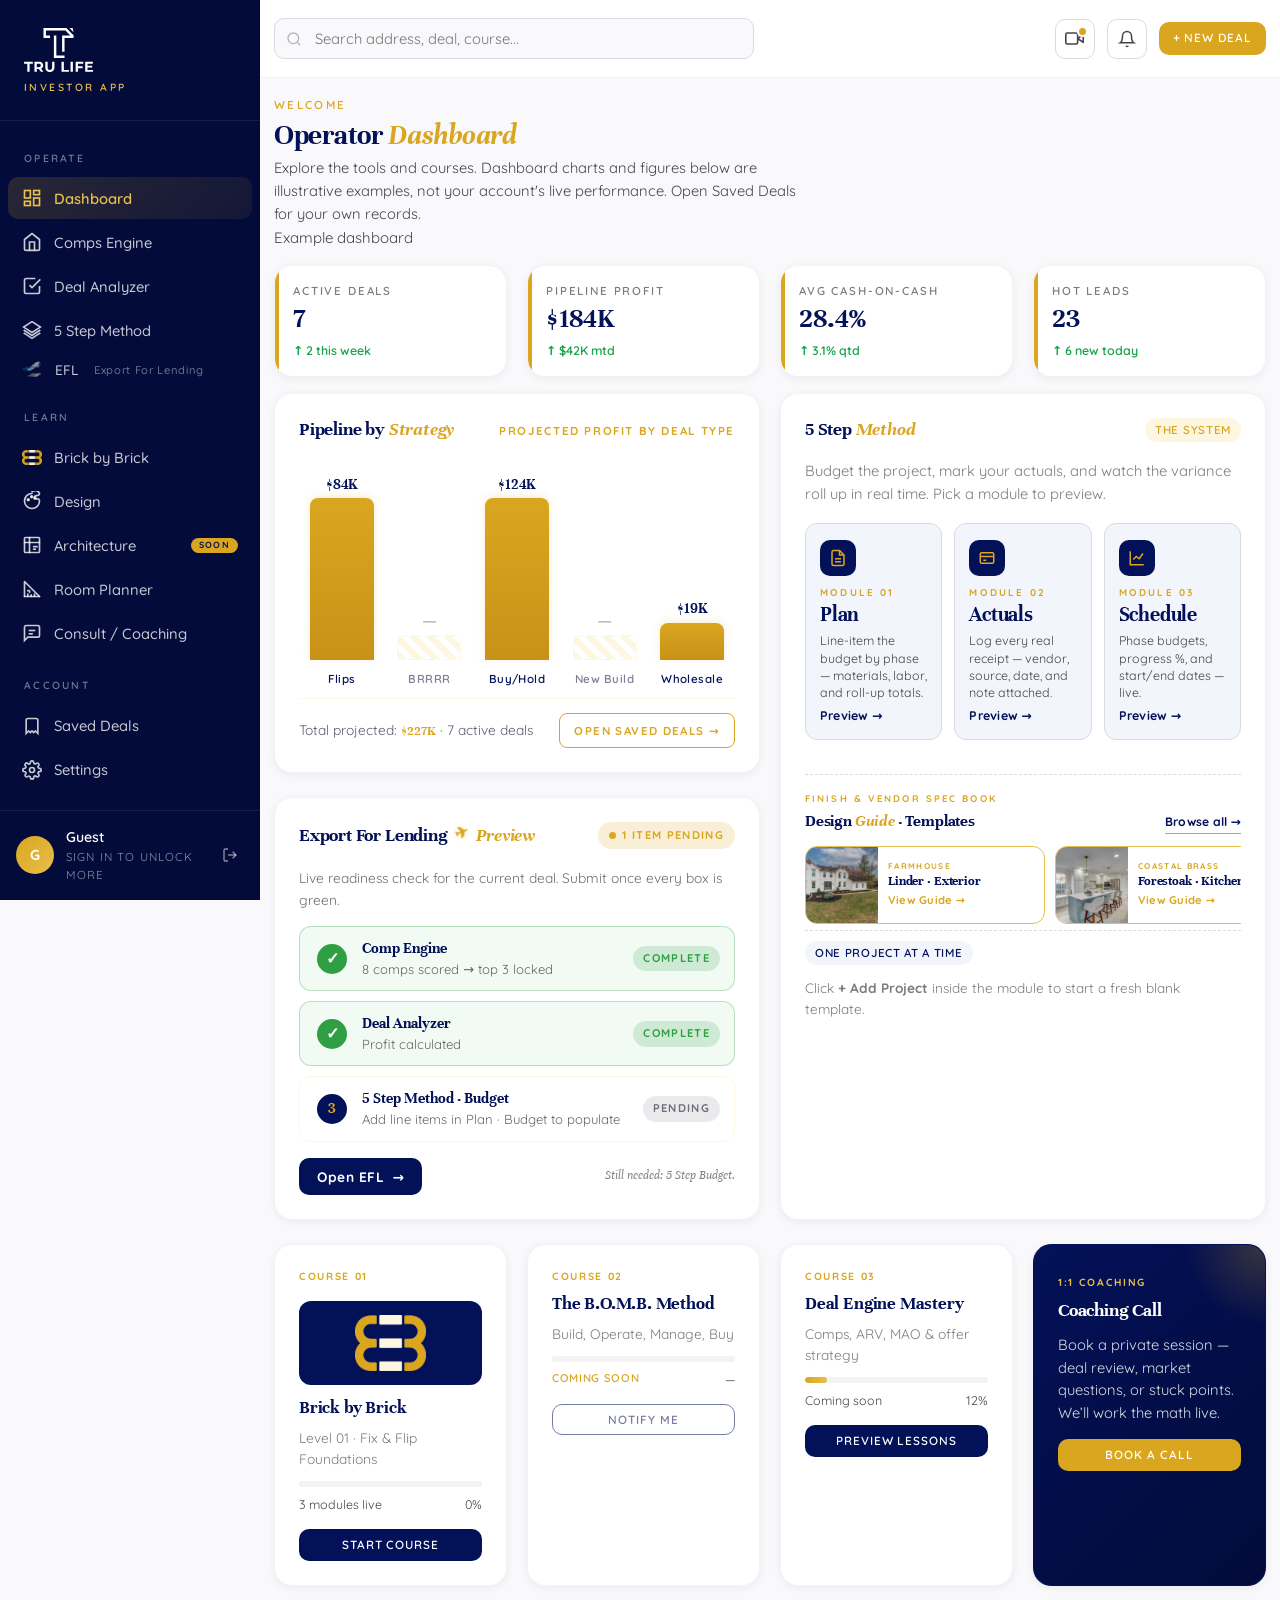
==== commit 195310cd: "Room Planner: floor plan measurement form with live sketch for architecture-drawing clients - Access" ====
--- a/static/index.html
+++ b/static/index.html
@@ -6,6 +6,7 @@
 <title>Tru Life · Investor App</title>
 <meta name="description" content="The Tru Life Properties operator app — deal analyzer, comps engine, 5 Step Method project tracker, and Brick by Brick course library." />
 <link rel="icon" type="image/svg+xml" href="icon.svg" />
+<link rel="stylesheet" href="/room-planner.css?v=2" />
 <link rel="preconnect" href="https://fonts.googleapis.com" />
 <link rel="preconnect" href="https://fonts.gstatic.com" crossorigin />
 <link href="https://fonts.googleapis.com/css2?family=Unna:ital,wght@0,400;0,700;1,400;1,700&family=Quicksand:wght@300;400;500;600;700&display=swap" rel="stylesheet" />
@@ -2719,6 +2720,10 @@
         <svg class="icon" viewBox="0 0 24 24" fill="none" stroke="currentColor" stroke-width="2" stroke-linecap="round" stroke-linejoin="round"><rect x="3" y="3" width="18" height="18" rx="1"/><path d="M3 9h18"/><path d="M9 3v18"/><path d="M14 14h4"/><path d="M14 17h2"/></svg>
         Architecture <span class="nav-soon">Soon</span>
       </button>
+      <button class="nav-item" data-screen="room-planner">
+        <svg class="icon" viewBox="0 0 24 24" fill="none" stroke="currentColor" stroke-width="2" stroke-linecap="round" stroke-linejoin="round"><path d="M3 21h18"/><path d="M3 21V3l18 18"/><path d="M7 21v-3"/><path d="M11 21v-2"/><path d="M15 21v-3"/><path d="M7 14h2v2"/></svg>
+        Room Planner
+      </button>
       <button class="nav-item" data-screen="consult">
         <svg class="icon" viewBox="0 0 24 24" fill="none" stroke="currentColor" stroke-width="2"><path d="M21 15a2 2 0 0 1-2 2H7l-4 4V5a2 2 0 0 1 2-2h14a2 2 0 0 1 2 2z"/><path d="M8 9h8"/><path d="M8 13h5"/></svg>
         Consult / Coaching
@@ -7807,6 +7812,16 @@
     </section>
 
     <!-- ====================== CONSULT / COACHING ====================== -->
+    <!-- ===== ROOM PLANNER (Floor Plan Measurement Form) — see room-planner.js ===== -->
+    <section class="screen page" id="screen-room-planner">
+      <div class="page-head">
+        <div class="crumb">Client Tools</div>
+        <h1>Floor Plan <em>Measurement Form</em></h1>
+        <p>Enter your property&rsquo;s measurements, watch a simple overview sketch come together, and send everything to the Tru Life back office.</p>
+      </div>
+      <div id="rp-root"></div>
+    </section>
+
     <section class="screen page" id="screen-consult">
       <div class="page-head">
         <div class="crumb">Done-With-You Services</div>
@@ -8109,7 +8124,7 @@
 const GATED_SCREEN_LABELS = {
   'five-step': '5 Step Method', 'brick': 'Brick by Brick', 'design': 'Design Guides',
   'architecture': 'Architectural Drawings', 'consult': 'Consult', 'deals': 'Saved Deals',
-  'settings': 'Settings', 'bomb': 'B.O.M.B. Method'
+  'settings': 'Settings', 'bomb': 'B.O.M.B. Method', 'room-planner': 'the Room Planner'
 };
 
 function showAuthGate(mode, contextScreen) {
@@ -8960,6 +8975,7 @@
   if (screen === 'five-step') initFiveStep();
   if (screen === 'design') resetDesignView();
   if (screen === 'architecture') resetArcView();
+  if (screen === 'room-planner' && typeof rpOnShow === 'function') rpOnShow();
 }
 
 navItems.forEach(item => item.addEventListener('click', () => go(item.dataset.screen)));
@@ -10136,6 +10152,7 @@
   accountStateLoaded = false;
   accountStateError = false;
   fsProject = null;
+  if (typeof rpReset === 'function') rpReset();
   ['fs-plan-phases', 'fs-actual-phases', 'fs-sched-body'].forEach(id => {
     const el = document.getElementById(id);
     if (el) el.replaceChildren();
@@ -12255,5 +12272,6 @@
 }
 </script>
 
+<script src="/room-planner.js?v=2" defer></script>
 </body>
 </html>
